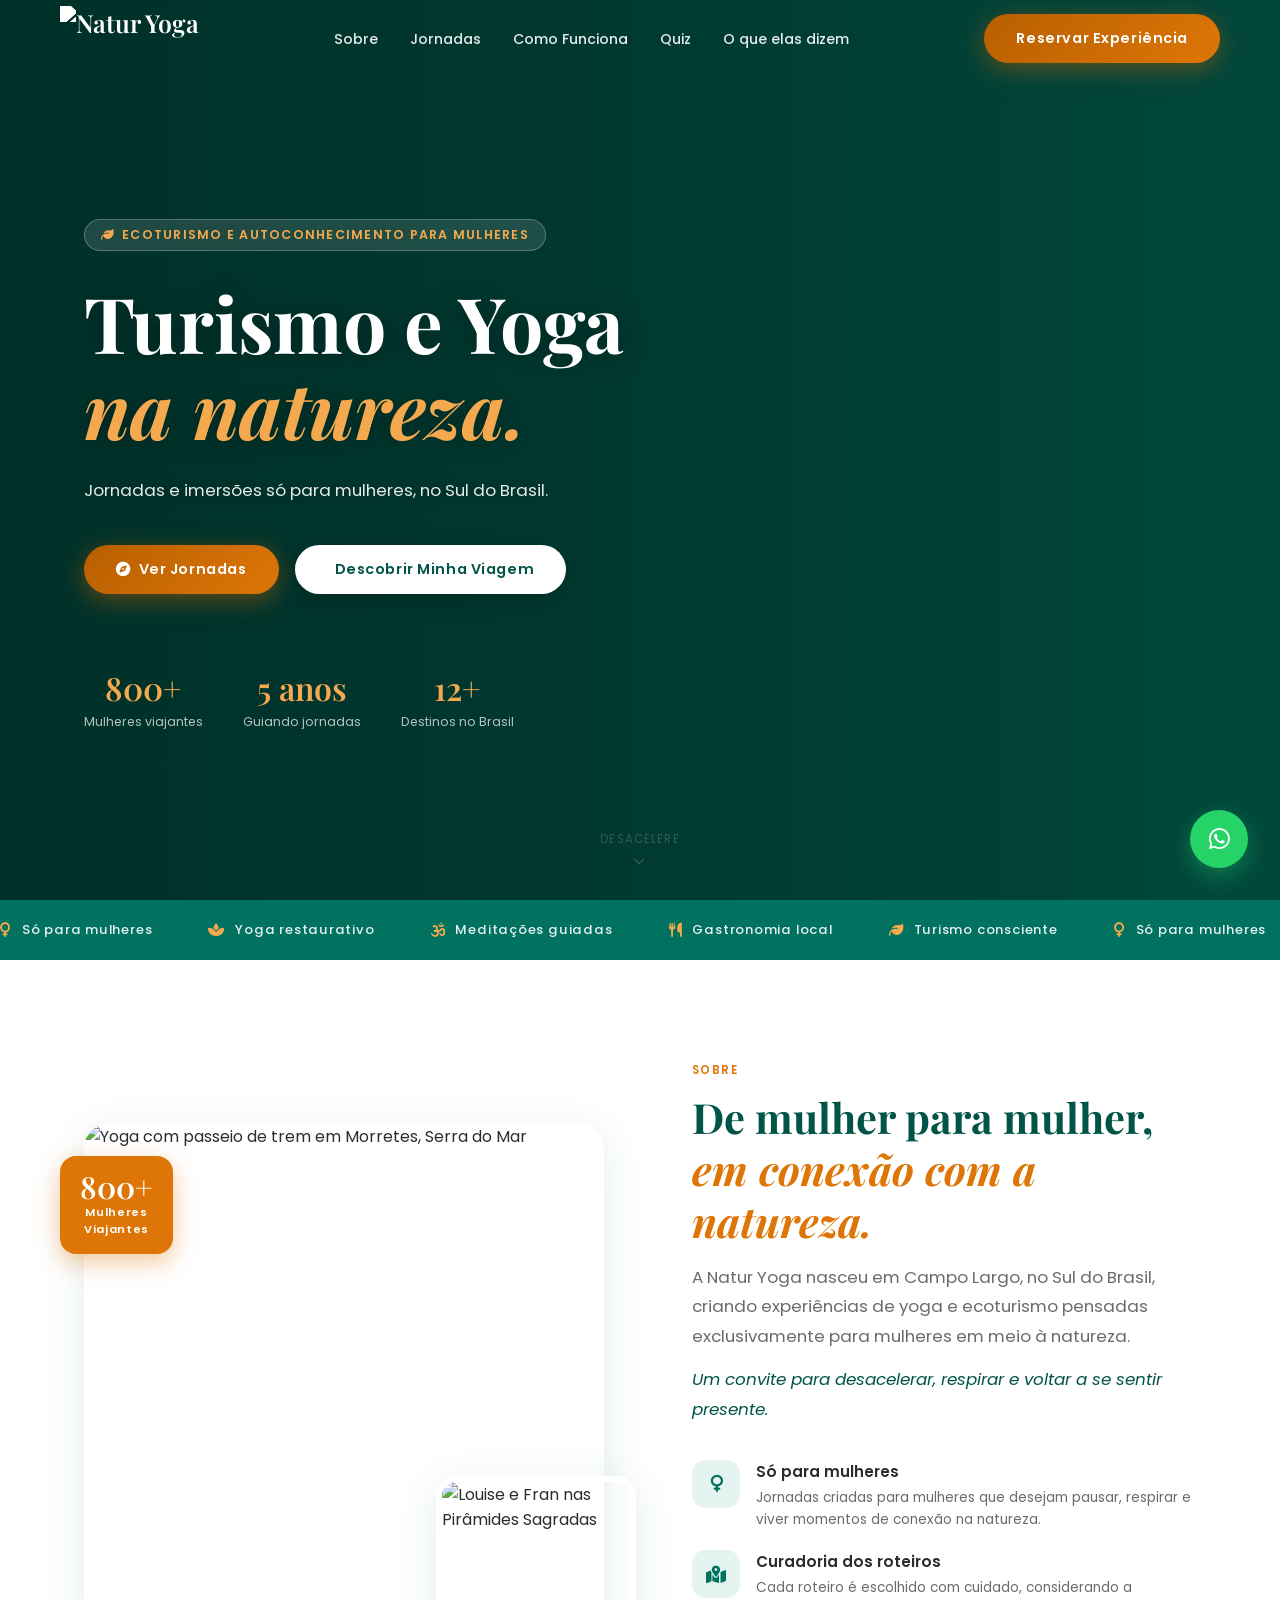
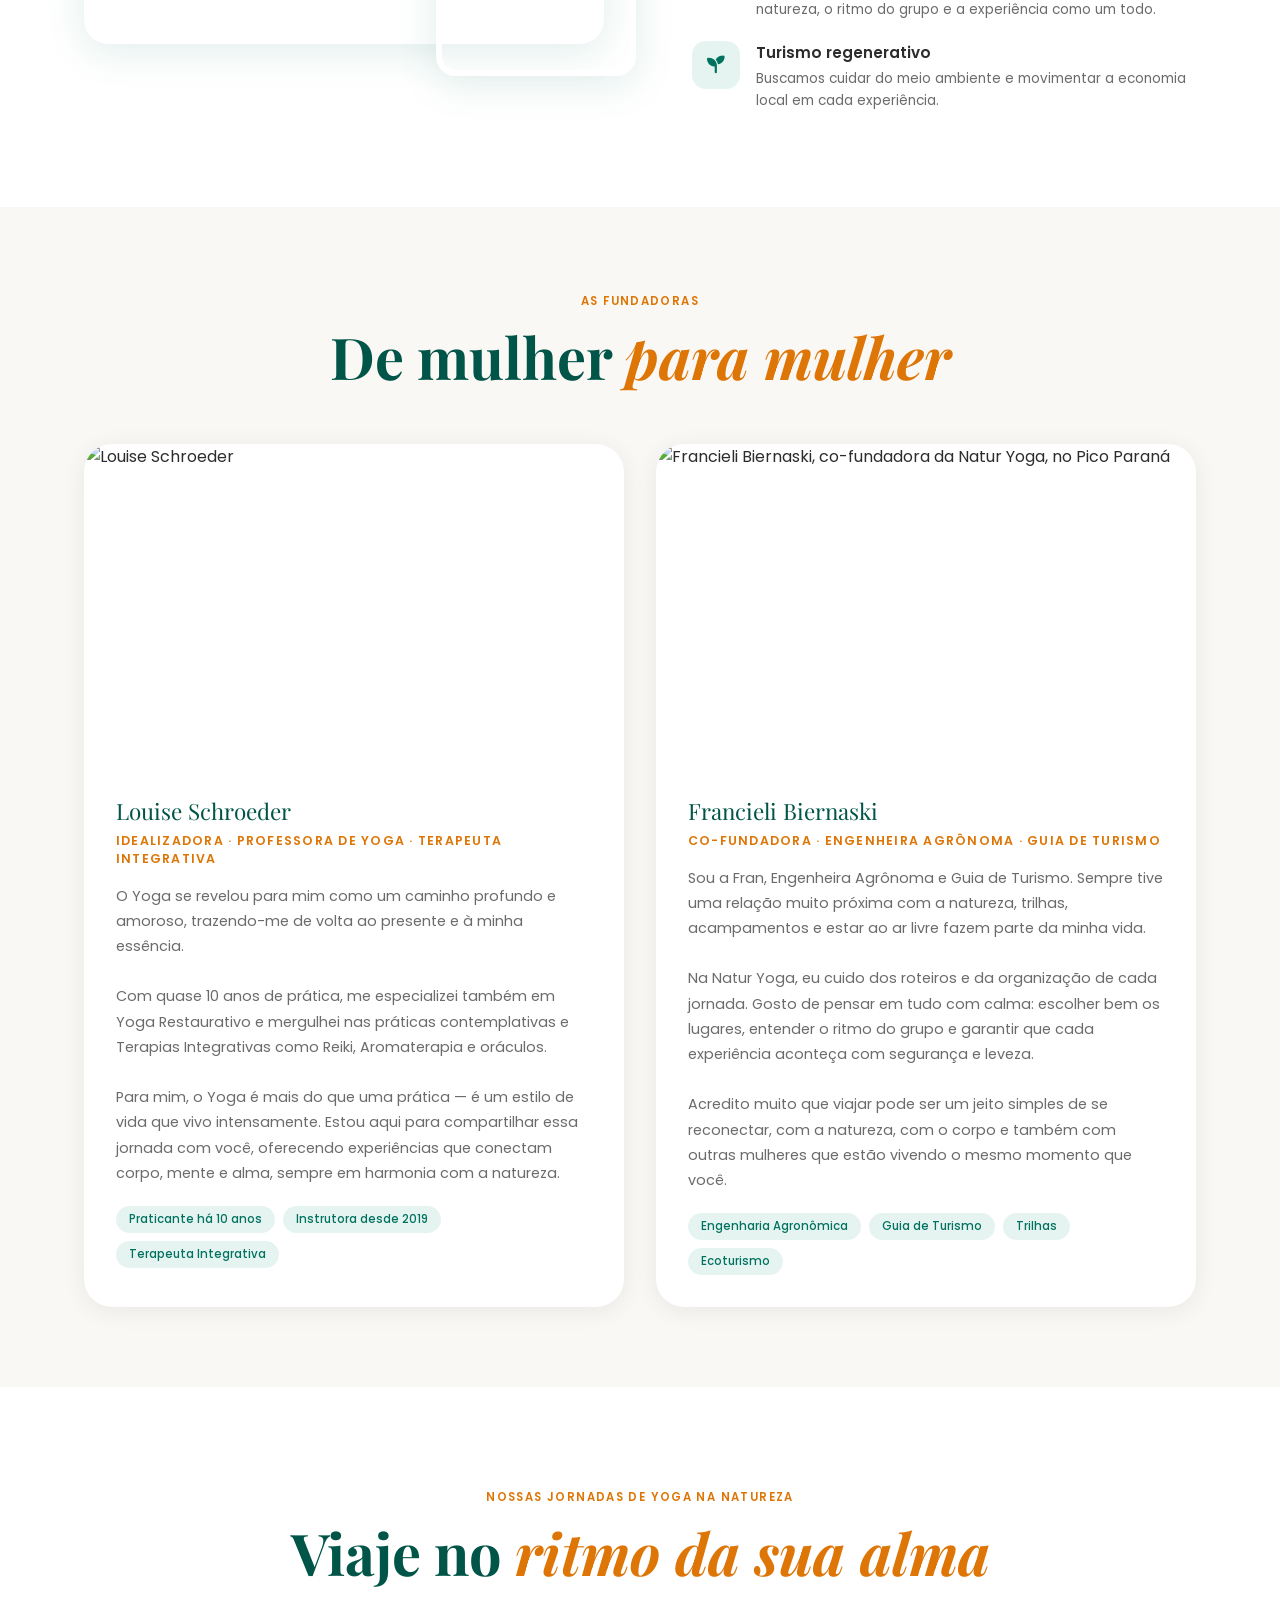
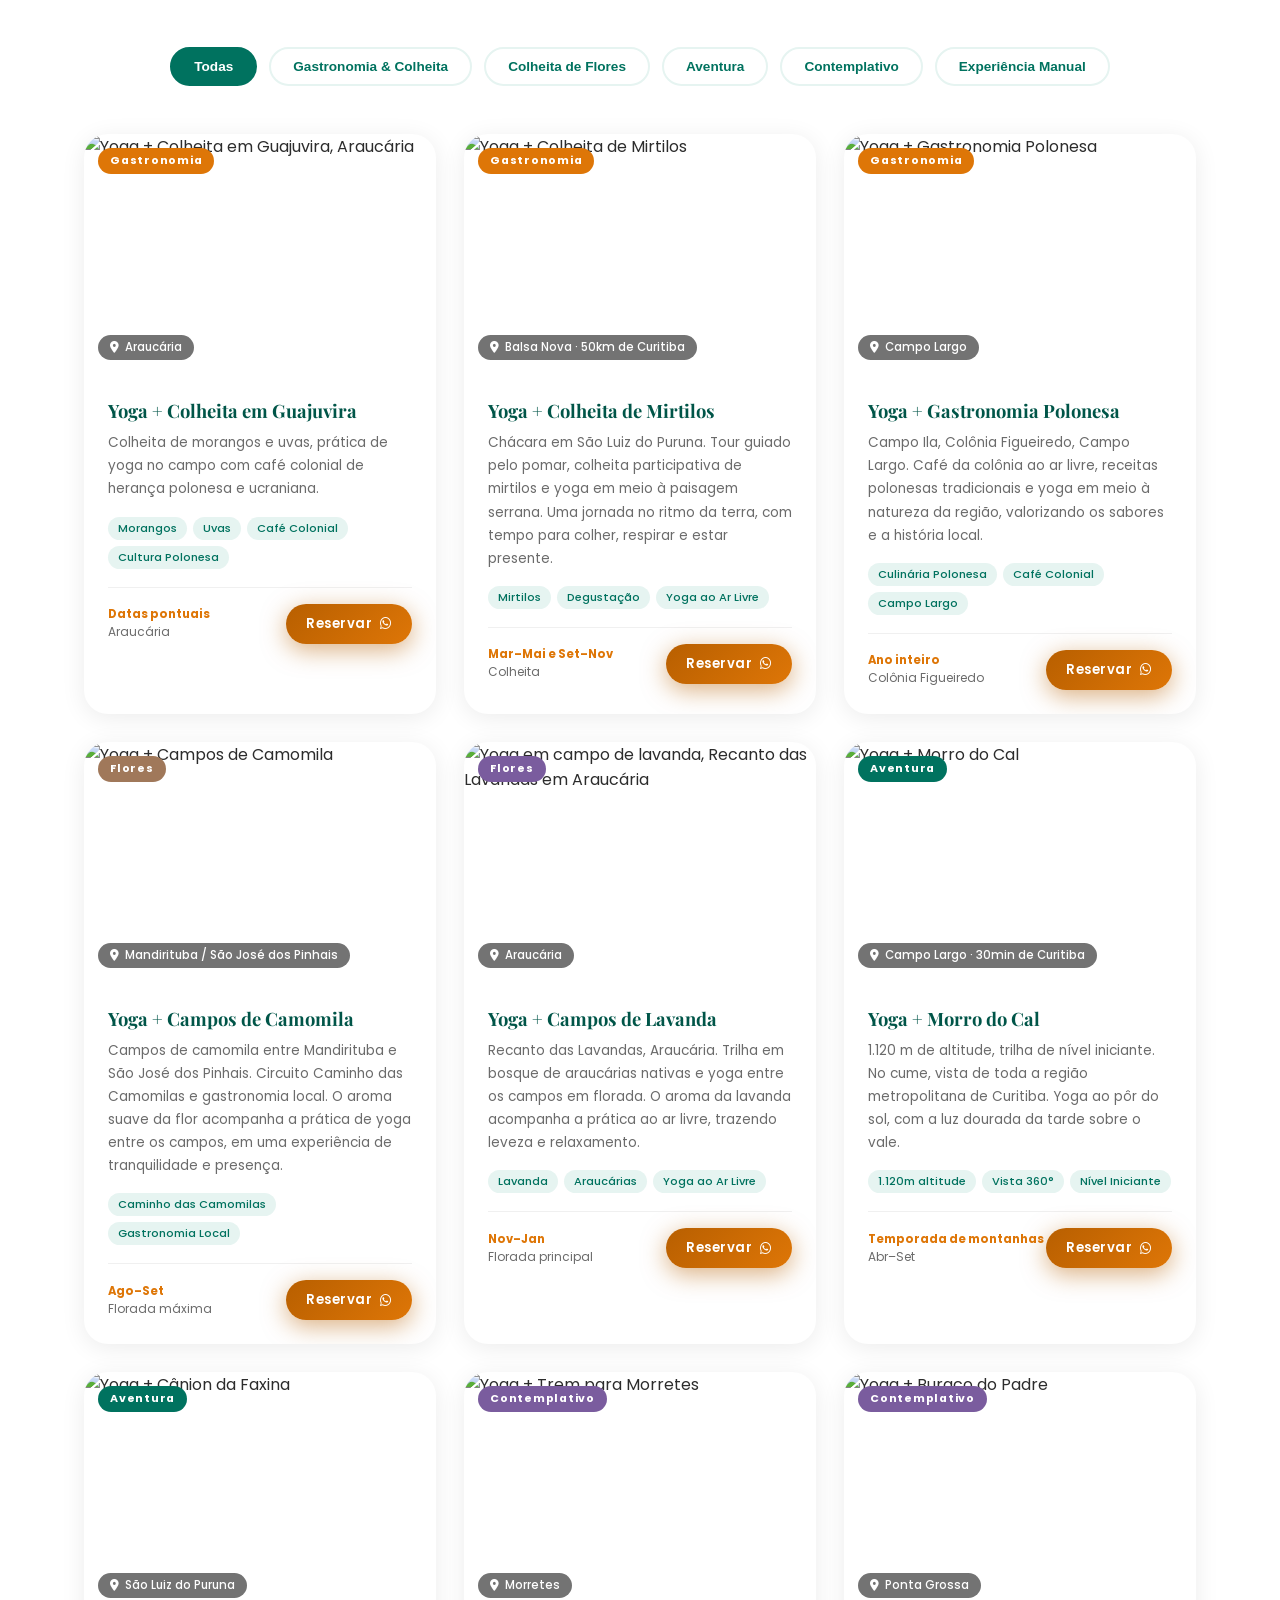
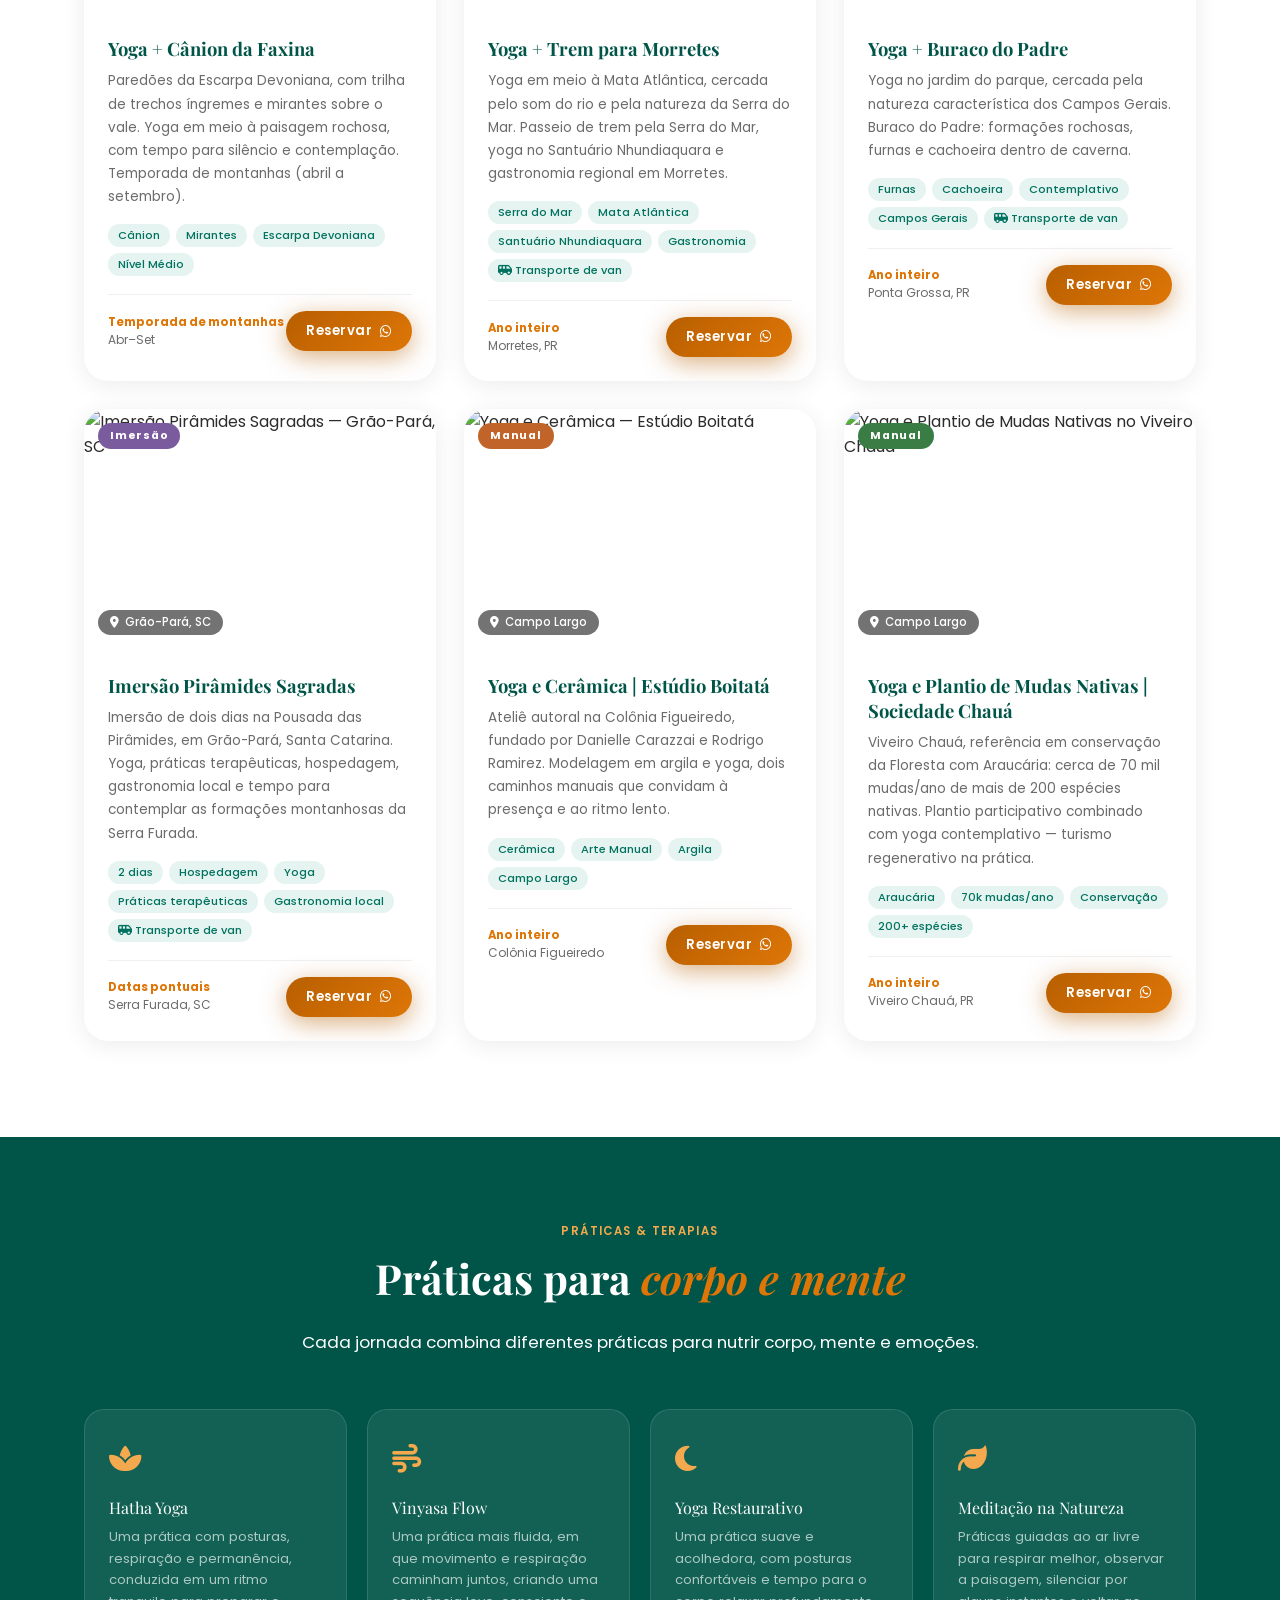
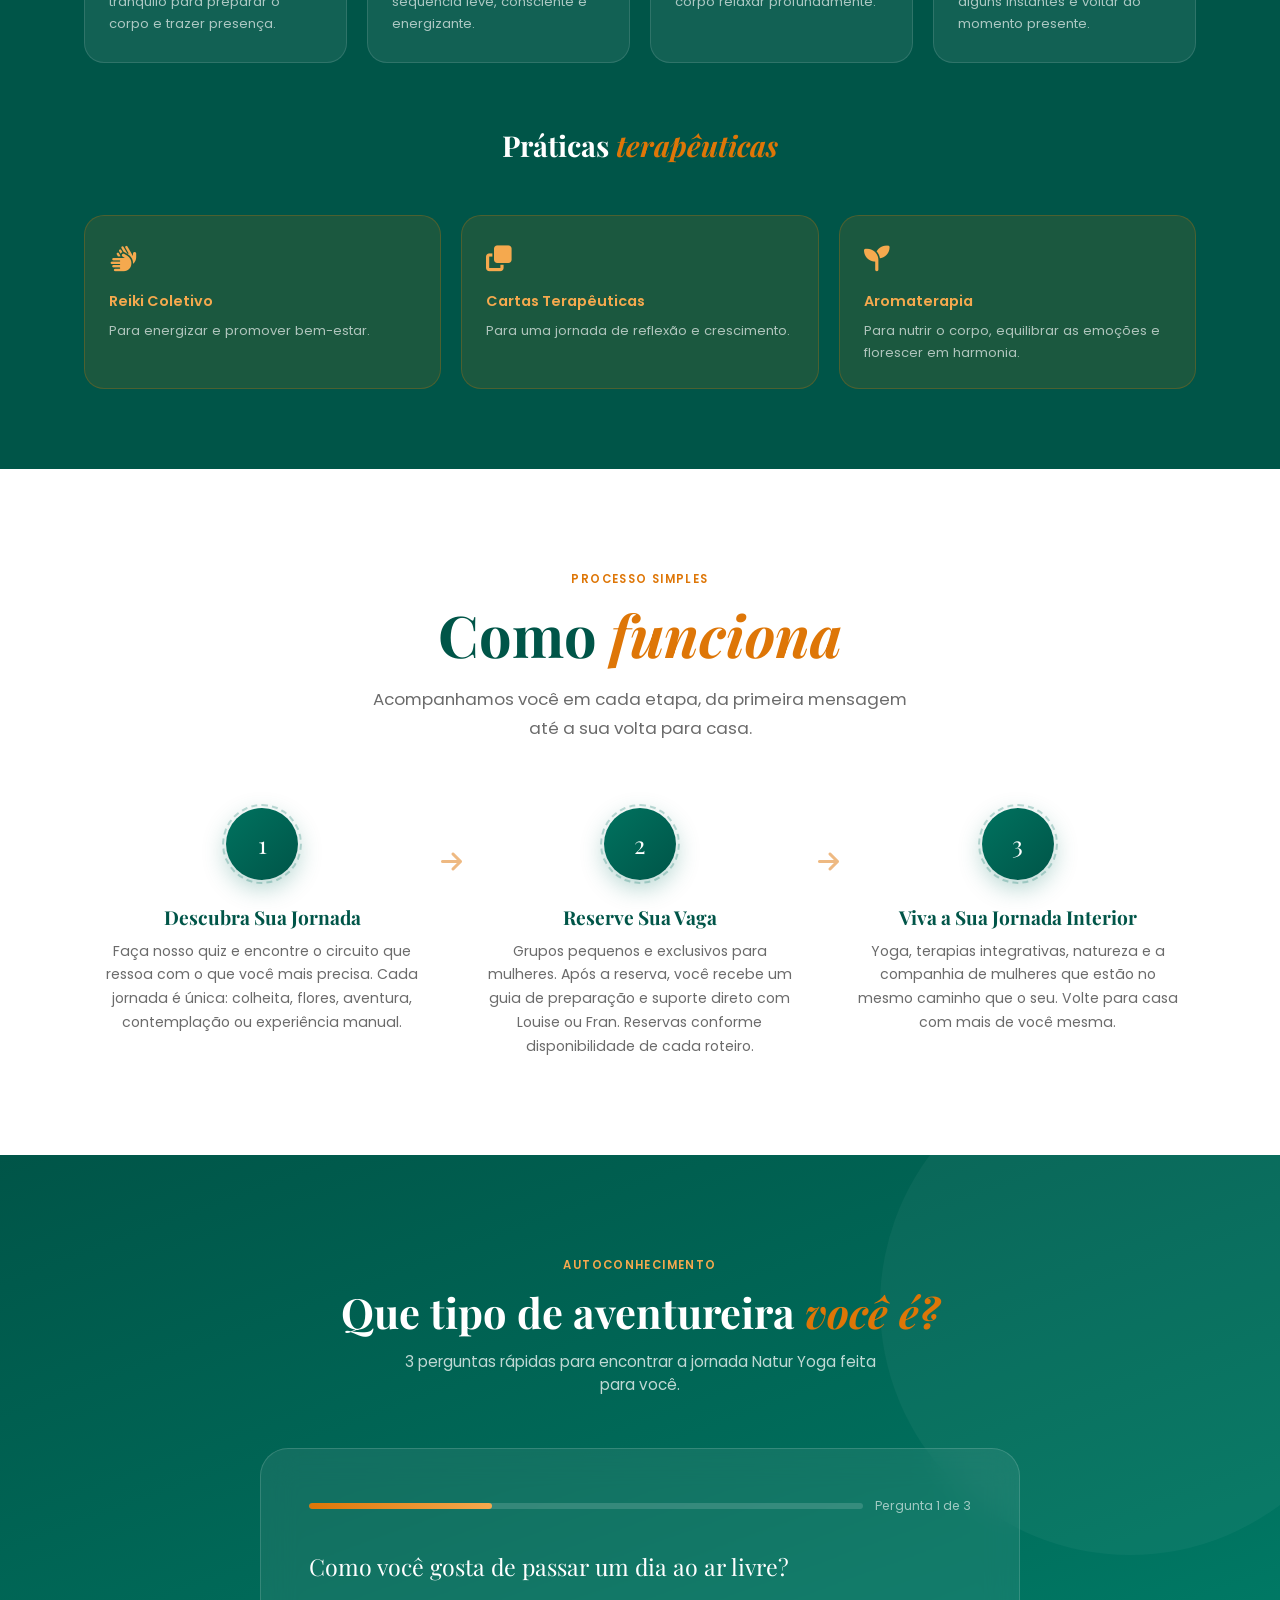
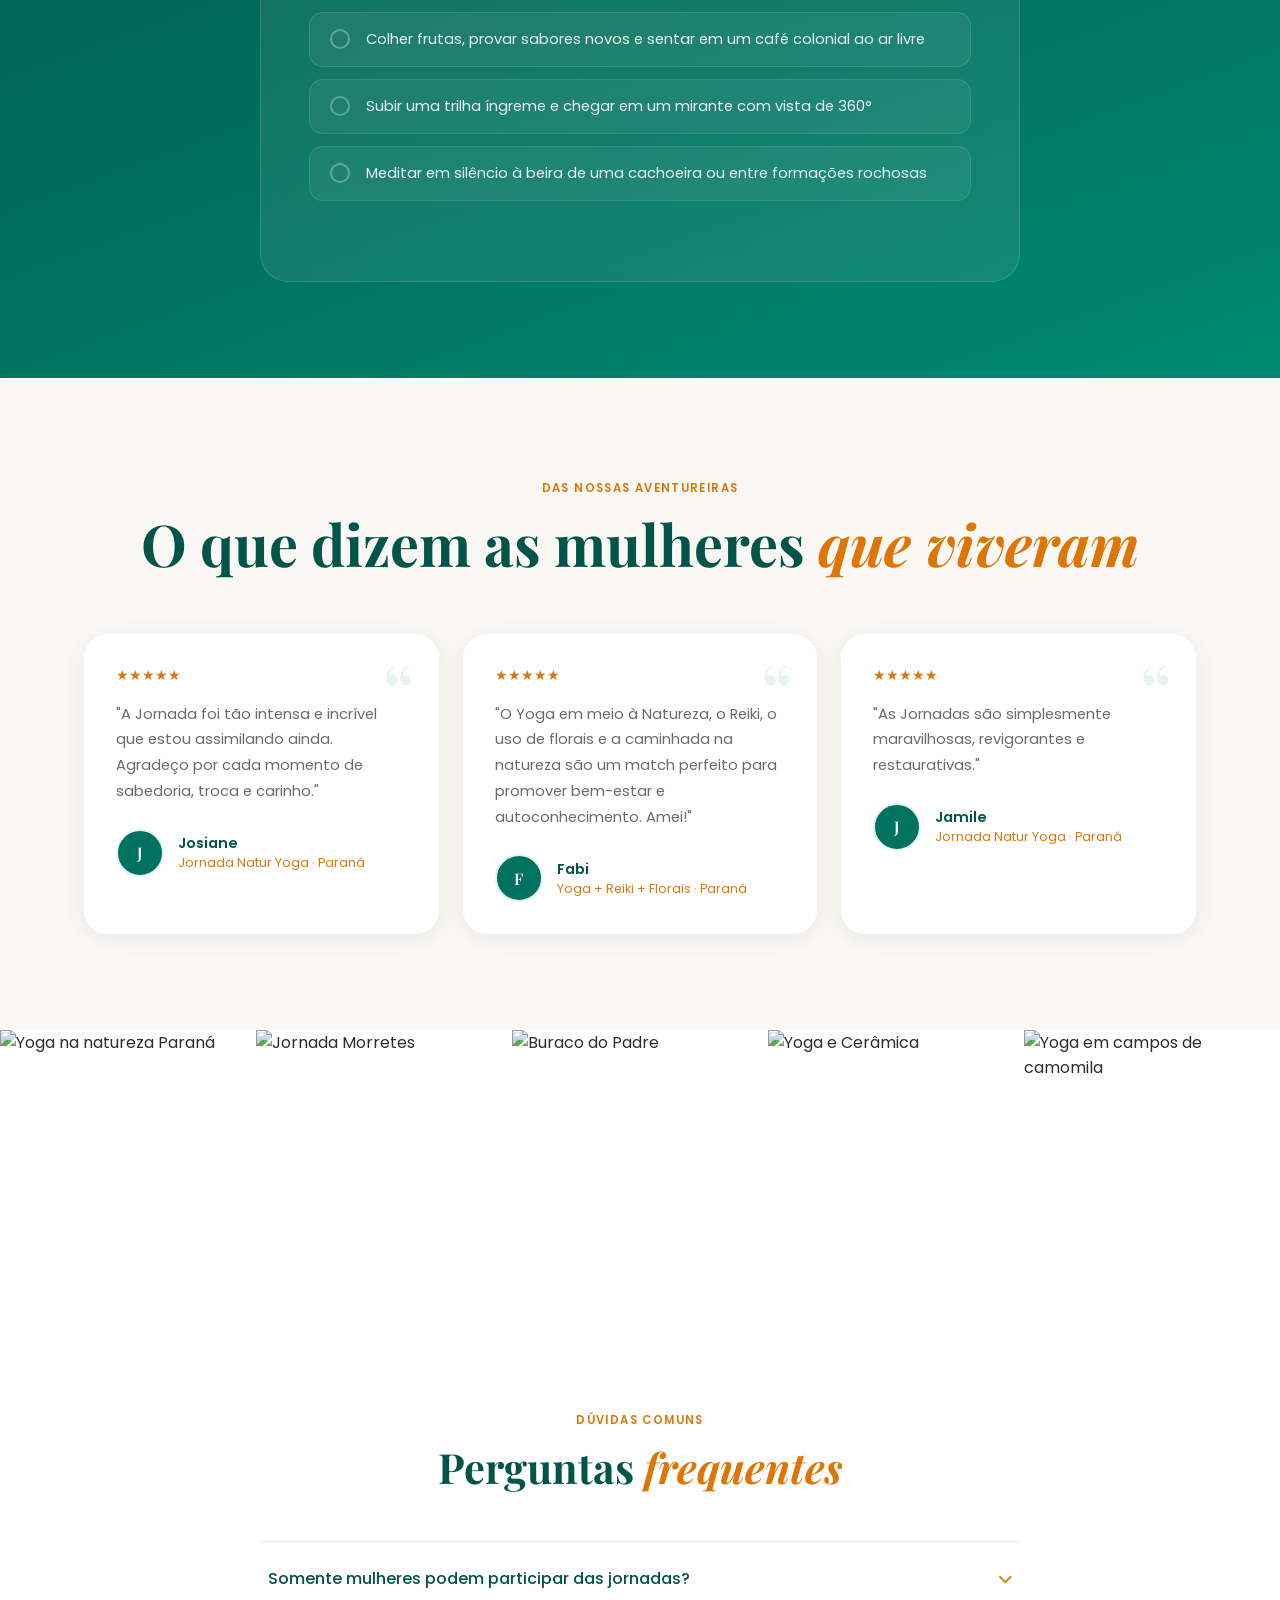
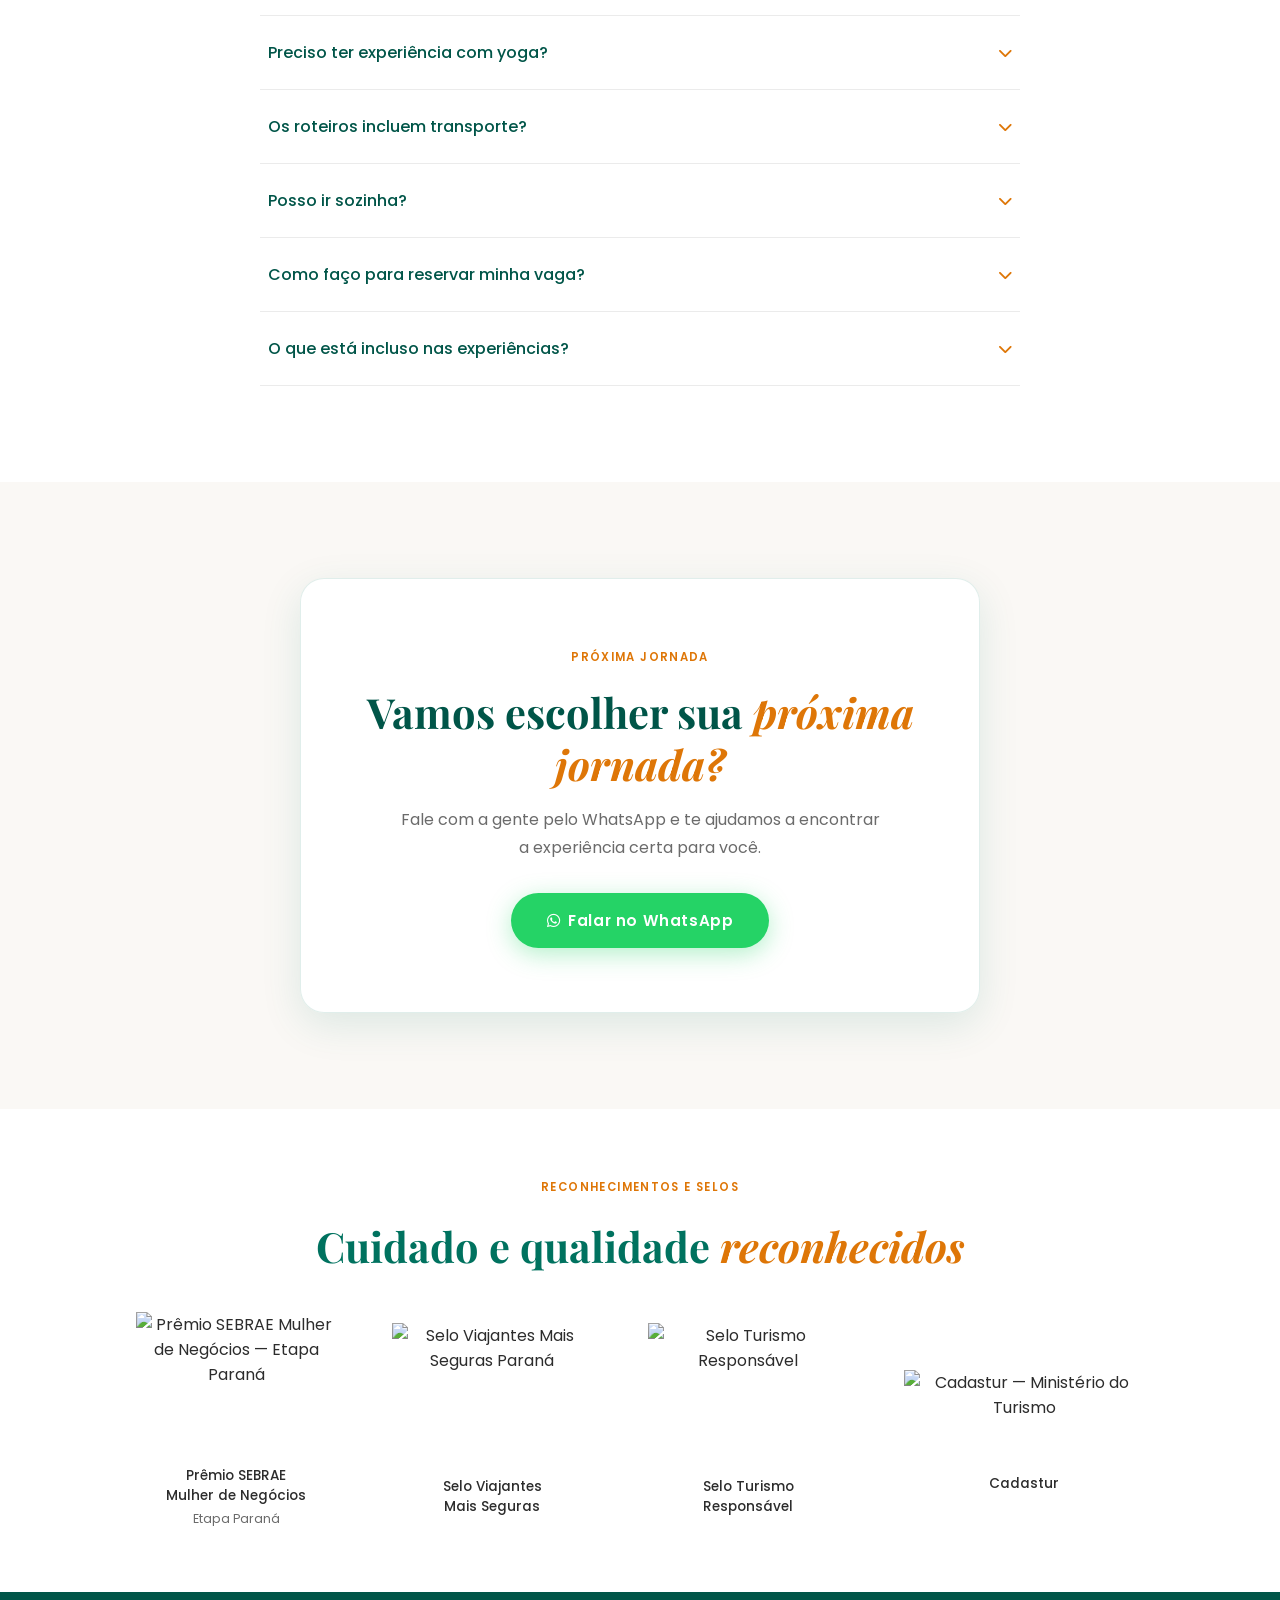
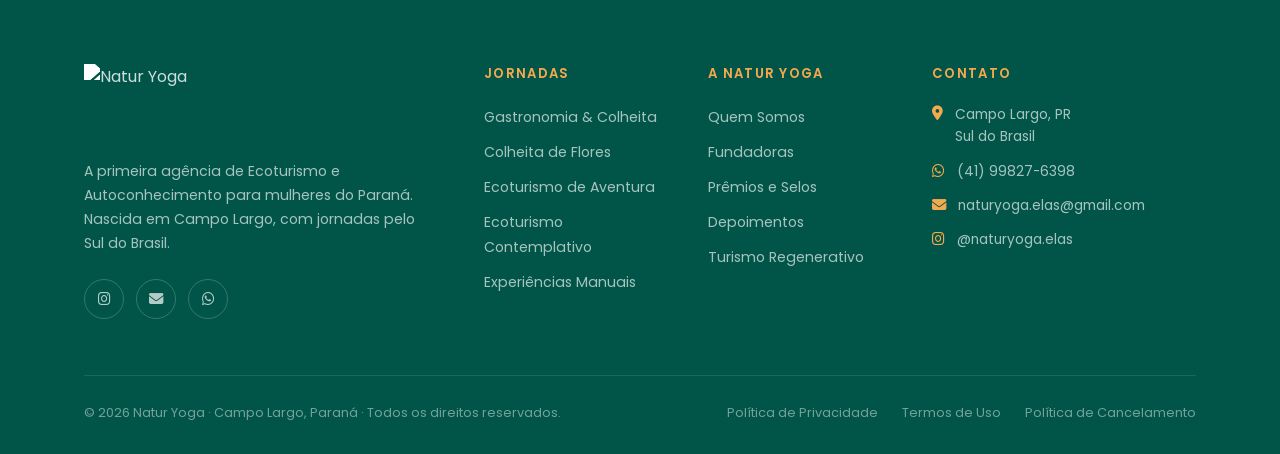
==== natur-yoga-redesign.html @ 5222a835 "Add files via upload" ====
<!DOCTYPE html>
<html lang="pt-BR">
<head>
  <meta charset="UTF-8" />
  <meta name="viewport" content="width=device-width, initial-scale=1.0" />
  <title>Natur Yoga — A viagem como regulação emocional. Jornadas femininas de yoga na natureza do Paraná.</title>
  <link href="https://fonts.googleapis.com/css2?family=Poppins:ital,wght@0,300;0,400;0,500;0,600;0,700;1,300;1,400&family=Playfair+Display:ital,wght@0,400;0,600;1,400;1,600&display=swap" rel="stylesheet" />
  <link rel="stylesheet" href="https://cdnjs.cloudflare.com/ajax/libs/font-awesome/6.5.0/css/all.min.css" />
  <style>
    *, *::before, *::after { box-sizing: border-box; margin: 0; padding: 0; }
    :root {
      --green:#00725f; --green-d:#005548; --green-l:#e6f4f1;
      --gold:#de7607;  --gold-l:#f5a94e; --gold-d:#b85f00;
      --white:#ffffff; --off:#faf8f5; --text:#2c2c2c; --muted:#6b6b6b;
      --shadow:0 8px 40px rgba(0,114,95,.12);
      --tr:.35s cubic-bezier(.4,0,.2,1);
    }
    html { scroll-behavior:smooth; overflow-x:hidden; }
    body { font-family:'Poppins',sans-serif; color:var(--text); background:var(--white); overflow-x:hidden; max-width:100vw; }
    img  { display:block; max-width:100%; image-orientation:from-image; }
    a    { text-decoration:none; color:inherit; }
    ul   { list-style:none; }

    .container { max-width:1160px; margin:0 auto; padding:0 24px; }
    .desktop-only { display:inline; }
    .mobile-only { display:none; }
    .hero__sub-mobile { display:none; }
    .section    { padding:96px 0; }
    .section--alt { background:var(--off); }

    .tag { display:inline-block; font-size:.72rem; font-weight:600; letter-spacing:.12em; text-transform:uppercase; color:var(--gold); margin-bottom:12px; }

    .heading-xl { font-family:'Playfair Display',serif; font-size:clamp(2.2rem,5vw,3.6rem); line-height:1.2; color:var(--green-d); }
    .heading-xl em { font-style:italic; color:var(--gold); }
    .heading-lg { font-family:'Playfair Display',serif; font-size:clamp(1.6rem,3.5vw,2.6rem); line-height:1.25; color:var(--green-d); }
    .heading-lg em { font-style:italic; color:var(--gold); }
    .subtext { font-size:1.05rem; line-height:1.75; color:var(--muted); max-width:560px; }

    /* Buttons */
    .btn { display:inline-flex; align-items:center; gap:8px; padding:14px 32px; border-radius:50px; font-family:'Poppins',sans-serif; font-size:.9rem; font-weight:600; letter-spacing:.04em; cursor:pointer; border:none; transition:var(--tr); white-space:nowrap; }
    .btn-gold { background:linear-gradient(135deg,var(--gold-d) 0%,var(--gold) 100%); color:var(--white); box-shadow:0 6px 24px rgba(184,98,5,.5); }
    .btn-gold:hover { background:linear-gradient(135deg,var(--gold-d) 0%,var(--gold) 100%); transform:translateY(-2px); box-shadow:0 10px 32px rgba(184,98,5,.6); }
    .btn-outline { background:transparent; color:var(--green); border:2px solid var(--green); }
    .btn-outline:hover { background:var(--green); color:var(--white); transform:translateY(-2px); }
    .btn-white { background:var(--white); color:var(--green-d); box-shadow:0 6px 24px rgba(0,0,0,.18); }
    .btn-white:hover { background:var(--green-l); transform:translateY(-2px); box-shadow:0 10px 32px rgba(0,0,0,.24); }

    /* Navbar */
    .navbar { position:fixed; top:0; left:0; right:0; z-index:1000; padding:0 24px; transition:var(--tr); }
    .navbar.scrolled { background:rgba(255,255,255,.96); backdrop-filter:blur(12px); box-shadow:0 2px 24px rgba(0,0,0,.08); }
    .navbar__inner { max-width:1160px; margin:0 auto; display:flex; align-items:center; justify-content:space-between; height:76px; }
    .navbar__logo { font-family:'Playfair Display',serif; font-size:1.55rem; font-weight:600; color:var(--white); transition:color var(--tr); }
    .navbar.scrolled .navbar__logo { color:var(--green-d); }
    .navbar__logo span { color:var(--gold); }
    .navbar__logo-img { filter:brightness(0) invert(1); transition:filter var(--tr); border-radius:0 !important; background:transparent !important; }
    .navbar.scrolled .navbar__logo-img { filter:none; }
    .navbar__links { display:flex; align-items:center; gap:32px; }
    .navbar__links a { font-size:.88rem; font-weight:500; color:rgba(255,255,255,.9); transition:color var(--tr); position:relative; }
    .navbar__links a::after { content:''; position:absolute; bottom:-3px; left:0; right:0; height:2px; background:var(--gold); transform:scaleX(0); transition:transform var(--tr); }
    .navbar__links a:hover::after { transform:scaleX(1); }
    .navbar.scrolled .navbar__links a { color:var(--text); }
    .navbar.scrolled .navbar__links a:hover { color:var(--green); }
    .navbar__hamburger { display:none; background:none; border:none; cursor:pointer; }
    .navbar__hamburger span { display:block; width:24px; height:2px; background:var(--white); margin:5px 0; transition:var(--tr); }
    .navbar.scrolled .navbar__hamburger span { background:var(--text); }

    /* Hero */
    .hero { position:relative; min-height:100vh; display:flex; align-items:center; overflow:hidden; background:var(--green-d); }
    .hero__video { position:absolute; inset:0; width:100%; height:100%; object-fit:cover; object-position:center; z-index:0; }
    .hero__bg { position:absolute; inset:0; background-image:linear-gradient(90deg, rgba(0,45,38,.95) 0%, rgba(0,45,38,.75) 45%, rgba(0,45,38,.15) 100%), url('Site%20Natur%20Yoga/Fundadoras.jpg'); background-size:cover; background-repeat:no-repeat; background-position:75% center; z-index:0; }
    .hero::before { content:""; position:absolute; inset:0; z-index:1; background:linear-gradient(90deg, rgba(0,45,38,.92) 0%, rgba(0,45,38,.74) 42%, rgba(0,45,38,.34) 100%); pointer-events:none; }
    .hero__content { position:relative; z-index:2; max-width:1160px; margin:0 auto; padding:140px 24px 90px; text-align:left; width:100%; }
    .hero__inner { max-width:540px; }
    .hero__eyebrow { display:inline-flex; align-items:center; gap:8px; background:rgba(255,255,255,.12); backdrop-filter:blur(8px); border:1px solid rgba(255,255,255,.25); border-radius:50px; padding:6px 16px; font-size:.78rem; font-weight:600; letter-spacing:.1em; text-transform:uppercase; color:var(--gold-l); margin-bottom:28px; animation:fadeUp .8s ease both; }
    .hero__headline { font-family:'Playfair Display',serif; font-size:clamp(2.8rem,6vw,5rem); line-height:1.12; color:#FFFFFF; max-width:560px; text-shadow:0 2px 24px rgba(0,0,0,.35); animation:fadeUp .8s .15s ease both; }
    .hero__headline em { font-style:italic; color:var(--gold-l); display:block; }
    .hero__sub { font-size:1.05rem; line-height:1.8; color:rgba(255,255,255,.9); max-width:560px; margin:24px 0 40px; text-shadow:0 1px 12px rgba(0,0,0,.3); animation:fadeUp .8s .3s ease both; }
    .hero__actions { display:flex; flex-wrap:wrap; gap:16px; justify-content:flex-start; animation:fadeUp .8s .45s ease both; }
    .hero__stats { display:flex; flex-wrap:wrap; gap:40px; margin-top:72px; justify-content:flex-start; animation:fadeUp .8s .6s ease both; }
    .hero__stat-item { text-align:center; }
    .hero__stat-num { font-family:'Playfair Display',serif; font-size:2rem; font-weight:600; color:var(--gold-l); }
    .hero__stat-label { font-size:.78rem; color:rgba(255,255,255,.7); margin-top:4px; }
    .hero__scroll { position:absolute; bottom:32px; left:50%; transform:translateX(-50%); display:flex; flex-direction:column; align-items:center; gap:8px; color:rgba(255,255,255,.6); font-size:.72rem; letter-spacing:.1em; text-transform:uppercase; animation:bounce 2s infinite; }

    /* Marquee */
    .intro-strip { background:var(--green); padding:20px 0; overflow:hidden; }
    .intro-strip__track { display:flex; gap:56px; white-space:nowrap; animation:marquee 24s linear infinite; }
    .intro-strip__item { display:flex; align-items:center; gap:10px; color:rgba(255,255,255,.9); font-size:.82rem; font-weight:500; letter-spacing:.06em; }
    .intro-strip__item i { color:var(--gold-l); font-size:.9rem; }

    /* Awards bar */
    .awards { background:var(--green-d); padding:28px 0; }
    .awards__inner { display:flex; align-items:center; justify-content:center; flex-wrap:wrap; gap:40px; }
    .award-item { display:flex; align-items:center; gap:12px; color:rgba(255,255,255,.85); font-size:.84rem; font-weight:500; }
    .award-item i { color:var(--gold-l); font-size:1.3rem; }
    .award-item strong { color:var(--white); }

    /* About */
    .about__grid { display:grid; grid-template-columns:1fr 1fr; gap:72px; align-items:center; }
    .about__img-wrap { position:relative; }
    .about__img-main { width:100%; height:520px; object-fit:cover; border-radius:24px; box-shadow:var(--shadow); }
    .about__img-accent { position:absolute; bottom:-32px; right:-32px; width:200px; height:200px; object-fit:cover; border-radius:20px; border:6px solid var(--white); box-shadow:var(--shadow); }
    .about__badge { position:absolute; top:32px; left:-24px; background:var(--gold); color:var(--white); border-radius:16px; padding:16px 20px; box-shadow:0 8px 24px rgba(222,118,7,.4); text-align:center; }
    .about__badge-num { font-family:'Playfair Display',serif; font-size:1.9rem; font-weight:600; line-height:1; }
    .about__badge-text { font-size:.7rem; font-weight:600; letter-spacing:.06em; margin-top:2px; }
    .about__text { padding-left:16px; }
    .about__features { display:flex; flex-direction:column; gap:20px; margin-top:36px; }
    .about__feature { display:flex; align-items:flex-start; gap:16px; }
    .about__feature-icon { flex-shrink:0; width:48px; height:48px; border-radius:14px; background:var(--green-l); display:grid; place-items:center; color:var(--green); font-size:1.1rem; }
    .about__feature h4 { font-size:.95rem; font-weight:600; margin-bottom:4px; }
    .about__feature p  { font-size:.85rem; color:var(--muted); line-height:1.6; }

    /* Founders */
    .founders { background:var(--off); padding:80px 0; }
    .founders__header { text-align:center; margin-bottom:52px; }
    .founders__grid { display:grid; grid-template-columns:1fr 1fr; gap:32px; }
    .founder-card { background:var(--white); border-radius:28px; overflow:hidden; box-shadow:0 4px 24px rgba(0,0,0,.07); display:flex; flex-direction:column; }
    .founder-card__img { height:320px; object-fit:cover; object-position:top; width:100%; }
    .founder-card__body { padding:32px; flex:1; }
    .founder-card__name { font-family:'Playfair Display',serif; font-size:1.4rem; color:var(--green-d); margin-bottom:6px; }
    .founder-card__role { font-size:.78rem; font-weight:600; letter-spacing:.1em; text-transform:uppercase; color:var(--gold); margin-bottom:16px; }
    .founder-card__bio { font-size:.9rem; color:var(--muted); line-height:1.75; }
    .founder-card__tags { display:flex; flex-wrap:wrap; gap:8px; margin-top:20px; }
    .founder-card__tag { font-size:.72rem; font-weight:500; background:var(--green-l); color:var(--green); padding:5px 13px; border-radius:50px; }

    /* Jornadas */
    .jornadas__header { text-align:center; margin-bottom:60px; }
    .jornadas__header .subtext { margin:16px auto 0; }
    .jornadas__tabs { display:flex; justify-content:center; gap:12px; flex-wrap:wrap; margin-bottom:48px; }
    .jornadas__tab { padding:10px 22px; border-radius:50px; font-size:.85rem; font-weight:600; border:2px solid var(--green-l); color:var(--green); background:var(--white); cursor:pointer; transition:var(--tr); }
    .jornadas__tab.active, .jornadas__tab:hover { background:var(--green); color:var(--white); border-color:var(--green); }
    .jornadas__grid { display:grid; grid-template-columns:repeat(3,1fr); gap:28px; }

    .jornada-card { background:var(--white); border-radius:24px; overflow:hidden; box-shadow:0 4px 24px rgba(0,0,0,.08); transition:var(--tr); }
    .jornada-card:hover { transform:translateY(-8px); box-shadow:0 20px 56px rgba(0,114,95,.18); }
    .jornada-card__img { position:relative; height:240px; overflow:hidden; }
    .jornada-card__img img { width:100%; height:100%; object-fit:cover; transition:transform .6s ease; }
    .jornada-card:hover .jornada-card__img img { transform:scale(1.07); }
    .jornada-card__badge { position:absolute; top:14px; left:14px; font-size:.68rem; font-weight:700; letter-spacing:.07em; padding:5px 12px; border-radius:50px; color:var(--white); }
    .badge-colheita { background:var(--gold); }
    .badge-aventura { background:var(--green); }
    .badge-contemp  { background:#7a5c9e; }
    .jornada-card__loc { position:absolute; bottom:14px; left:14px; background:rgba(0,0,0,.55); backdrop-filter:blur(6px); color:var(--white); font-size:.72rem; font-weight:500; padding:4px 12px; border-radius:50px; display:flex; align-items:center; gap:6px; }
    .jornada-card__body { padding:24px; }
    .jornada-card__title { font-family:'Playfair Display',serif; font-size:1.15rem; color:var(--green-d); margin-bottom:8px; }
    .jornada-card__desc { font-size:.85rem; color:var(--muted); line-height:1.7; margin-bottom:16px; }
    .jornada-card__tags { display:flex; flex-wrap:wrap; gap:6px; margin-bottom:18px; }
    .jornada-card__tag { font-size:.7rem; font-weight:500; background:var(--green-l); color:var(--green); padding:3px 10px; border-radius:50px; }
    .jornada-card__footer { display:flex; align-items:center; justify-content:space-between; padding-top:16px; border-top:1px solid rgba(0,0,0,.06); }
    .jornada-card__season { font-size:.75rem; color:var(--muted); }
    .jornada-card__season strong { color:var(--gold); display:block; font-size:.72rem; }

    /* Modalidades */
    .modalidades { background:var(--green-d); padding:80px 0; }
    .modalidades__header { text-align:center; margin-bottom:52px; }
    .modalidades__header .tag { color:var(--gold-l); }
    .modalidades__header .heading-lg { color:var(--white); }
    .modalidades__grid { display:grid; grid-template-columns:repeat(4,1fr); gap:20px; }
    .modalidade-card { background:rgba(255,255,255,.07); border:1px solid rgba(255,255,255,.12); border-radius:20px; padding:28px 24px; transition:var(--tr); }
    .modalidade-card:hover { background:rgba(255,255,255,.13); transform:translateY(-4px); }
    .modalidade-card__icon { font-size:1.8rem; margin-bottom:16px; color:var(--gold-l); }
    .modalidade-card__title { font-family:'Playfair Display',serif; font-size:1rem; color:var(--white); margin-bottom:8px; }
    .modalidade-card__desc { font-size:.82rem; color:rgba(255,255,255,.65); line-height:1.65; }
    .terapias__grid { display:grid; grid-template-columns:repeat(3,1fr); gap:20px; margin-top:32px; }
    .terapia-card { background:rgba(222,118,7,.12); border:1px solid rgba(222,118,7,.25); border-radius:20px; padding:24px; }
    .terapia-card__title { font-weight:600; color:var(--gold-l); font-size:.9rem; margin-bottom:8px; }
    .terapia-card__desc { font-size:.82rem; color:rgba(255,255,255,.65); line-height:1.65; }

    /* How */
    .how__header { text-align:center; margin-bottom:64px; }
    .how__header .subtext { margin:16px auto 0; }
    .how__steps { display:grid; grid-template-columns:1fr auto 1fr auto 1fr; align-items:start; }
    .how__step { text-align:center; padding:0 16px; }
    .how__step-num { width:72px; height:72px; border-radius:50%; background:linear-gradient(135deg,var(--green) 0%,var(--green-d) 100%); color:var(--white); font-family:'Playfair Display',serif; font-size:1.5rem; display:grid; place-items:center; margin:0 auto 24px; box-shadow:0 8px 24px rgba(0,114,95,.3); position:relative; }
    .how__step-num::before { content:''; position:absolute; inset:-4px; border-radius:50%; border:2px dashed rgba(0,114,95,.25); }
    .how__step-icon { width:52px; height:52px; display:grid; place-items:center; color:var(--white); font-size:1.2rem; margin:0 auto 20px; background:linear-gradient(135deg,var(--gold) 0%,var(--gold-l) 100%); border-radius:14px; }
    .how__step h3 { font-family:'Playfair Display',serif; font-size:1.2rem; color:var(--green-d); margin-bottom:10px; }
    .how__step p  { font-size:.88rem; color:var(--muted); line-height:1.7; }
    .how__arrow { padding-top:36px; color:var(--gold); font-size:1.5rem; opacity:.5; }

    /* Quiz */
    .quiz { background:linear-gradient(160deg,var(--green-d) 0%,var(--green) 60%,#008a72 100%); padding:96px 0; position:relative; overflow:hidden; }
    .quiz::before { content:''; position:absolute; top:-100px; right:-100px; width:500px; height:500px; border-radius:50%; background:rgba(255,255,255,.04); }
    .quiz__inner { position:relative; z-index:2; }
    .quiz__header { text-align:center; margin-bottom:52px; }
    .quiz__header .tag { color:var(--gold-l); }
    .quiz__header .heading-lg { color:var(--white); }
    .quiz__header p { color:rgba(255,255,255,.75); margin:12px auto 0; max-width:480px; font-size:.95rem; }
    .quiz__card { background:rgba(255,255,255,.07); backdrop-filter:blur(16px); border:1px solid rgba(255,255,255,.15); border-radius:28px; padding:48px; max-width:760px; margin:0 auto; }
    .quiz__progress { display:flex; align-items:center; gap:12px; margin-bottom:36px; }
    .quiz__progress-bar { flex:1; height:6px; background:rgba(255,255,255,.15); border-radius:50px; overflow:hidden; }
    .quiz__progress-fill { height:100%; background:linear-gradient(90deg,var(--gold) 0%,var(--gold-l) 100%); border-radius:50px; transition:width .5s ease; }
    .quiz__progress-text { font-size:.78rem; color:rgba(255,255,255,.6); white-space:nowrap; }
    .quiz__question { font-family:'Playfair Display',serif; font-size:1.45rem; color:var(--white); margin-bottom:28px; line-height:1.4; }
    .quiz__options { display:flex; flex-direction:column; gap:12px; }
    .quiz__option { display:flex; align-items:center; gap:16px; background:rgba(255,255,255,.06); border:1.5px solid rgba(255,255,255,.12); border-radius:14px; padding:16px 20px; cursor:pointer; transition:var(--tr); color:rgba(255,255,255,.9); font-size:.92rem; }
    .quiz__option:hover, .quiz__option.selected { background:rgba(222,118,7,.2); border-color:var(--gold); color:var(--white); }
    .quiz__option-dot { width:20px; height:20px; border-radius:50%; border:2px solid rgba(255,255,255,.3); flex-shrink:0; transition:var(--tr); }
    .quiz__option.selected .quiz__option-dot { background:var(--gold); border-color:var(--gold); }
    .quiz__actions { display:flex; justify-content:space-between; align-items:center; margin-top:32px; }
    .quiz__back { background:none; border:none; color:rgba(255,255,255,.6); font-family:'Poppins',sans-serif; font-size:.88rem; cursor:pointer; transition:color var(--tr); }
    .quiz__back:hover { color:var(--white); }
    .quiz__result { display:none; text-align:center; }
    .quiz__result.active { display:block; }
    .quiz__result-icon { width:80px; height:80px; background:linear-gradient(135deg,var(--gold) 0%,var(--gold-l) 100%); border-radius:50%; display:grid; place-items:center; font-size:2rem; margin:0 auto 24px; box-shadow:0 8px 32px rgba(222,118,7,.4); }
    .quiz__result-type { font-family:'Playfair Display',serif; font-size:1.6rem; color:var(--white); margin-bottom:12px; }
    .quiz__result-desc { color:rgba(255,255,255,.8); font-size:.95rem; line-height:1.7; margin-bottom:28px; max-width:480px; margin-left:auto; margin-right:auto; }

    /* Testimonials */
    .testimonials__header { text-align:center; margin-bottom:56px; }
    .testimonials__grid { display:grid; grid-template-columns:repeat(3,1fr); gap:24px; }
    .testi-card { background:var(--white); border-radius:24px; padding:32px; box-shadow:0 4px 24px rgba(0,0,0,.07); transition:var(--tr); position:relative; }
    .testi-card:hover { transform:translateY(-4px); box-shadow:0 16px 48px rgba(0,114,95,.14); }
    .testi-card::before { content:'\201C'; position:absolute; top:16px; right:24px; font-family:'Playfair Display',serif; font-size:5rem; line-height:1; color:var(--green-l); }
    .testi-card__stars { color:var(--gold); font-size:.85rem; margin-bottom:16px; }
    .testi-card__text { font-size:.92rem; color:var(--muted); line-height:1.75; margin-bottom:24px; }
    .testi-card__footer { display:flex; align-items:center; gap:14px; }
    .testi-card__avatar { width:48px; height:48px; border-radius:50%; object-fit:cover; border:2px solid var(--green-l); }
    .testi-card__name { font-size:.9rem; font-weight:600; color:var(--green-d); }
    .testi-card__retreat { font-size:.78rem; color:var(--gold); }
    .testimonials__rating { display:flex; align-items:center; justify-content:center; gap:24px; margin-top:52px; padding:28px 32px; background:var(--green-l); border-radius:20px; flex-wrap:wrap; }
    .testimonials__rating-num { font-family:'Playfair Display',serif; font-size:3rem; font-weight:600; color:var(--green-d); }
    .testimonials__rating-stars { color:var(--gold); font-size:1.1rem; margin-bottom:4px; }
    .testimonials__rating-label { font-size:.82rem; color:var(--muted); }

    /* Gallery */
    .gallery { display:grid; grid-template-columns:repeat(5,1fr); height:280px; overflow:hidden; }
    .gallery__item { overflow:hidden; cursor:pointer; }
    .gallery__item img { width:100%; height:100%; object-fit:cover; transition:transform .6s ease; }
    .gallery__item:hover img { transform:scale(1.1); }

    /* Newsletter */
    .final-cta { background:var(--off); padding:96px 0; position:relative; overflow:hidden; }
    .final-cta::before { content:""; position:absolute; inset:0; background:linear-gradient(180deg, rgba(250,248,245,.55) 0%, rgba(250,248,245,.7) 100%), url('Site%20Natur%20Yoga/background.jpg') center/cover no-repeat; z-index:0; }
    .final-cta > .container { position:relative; z-index:1; }
    .final-cta__inner { background:rgba(255,255,255,.92); backdrop-filter:blur(8px); border:1px solid rgba(0,114,95,.12); border-radius:24px; padding:64px 48px; text-align:center; max-width:680px; margin:0 auto; box-shadow:0 12px 40px rgba(0,114,95,.12); }
    .final-cta__inner .tag { color:var(--gold); }
    .final-cta__inner .heading-lg { color:var(--green-d); margin:8px 0 16px; }
    .final-cta__inner p { color:var(--muted); font-size:1rem; line-height:1.7; max-width:480px; margin:0 auto 32px; }
    .final-cta__btn { background:#25d366 !important; color:#fff !important; box-shadow:0 6px 24px rgba(37,211,102,.35) !important; padding:16px 36px; font-size:.95rem; }
    .final-cta__btn:hover { background:#1ebe5a !important; transform:translateY(-2px); }

    /* FAQ */
    .faq { background:var(--white); padding:96px 0; }
    .faq__head { text-align:center; max-width:640px; margin:0 auto 48px; }
    .faq__list { max-width:760px; margin:0 auto; }
    .faq__item { border-bottom:1px solid rgba(0,0,0,.08); }
    .faq__item:first-child { border-top:1px solid rgba(0,0,0,.08); }
    .faq__q { width:100%; background:none; border:none; padding:24px 8px; display:flex; align-items:center; justify-content:space-between; gap:16px; cursor:pointer; font-family:'Poppins',sans-serif; font-size:1rem; font-weight:500; color:var(--green-d); text-align:left; transition:color var(--tr); }
    .faq__q:hover { color:var(--green); }
    .faq__q i { color:var(--gold); font-size:.9rem; transition:transform var(--tr); flex-shrink:0; }
    .faq__item.open .faq__q i { transform:rotate(180deg); }
    .faq__a { max-height:0; overflow:hidden; transition:max-height .35s ease, padding .35s ease; padding:0 8px; color:var(--muted); font-size:.92rem; line-height:1.7; }
    .faq__item.open .faq__a { max-height:300px; padding:0 8px 24px; }

    /* Read more / Ler mais (mobile expand) */
    .bio__rest, .readmore__rest { display:inline; }
    .bio__toggle, .readmore__toggle { display:none; background:none; border:none; padding:8px 0; margin-top:6px; color:var(--gold); font-family:'Poppins',sans-serif; font-size:.85rem; font-weight:600; letter-spacing:.02em; cursor:pointer; text-decoration:underline; text-underline-offset:3px; }
    .bio__toggle:hover, .readmore__toggle:hover { color:var(--green-d); }

    /* Footer */
    footer { background:var(--green-d); color:rgba(255,255,255,.8); padding:72px 0 32px; }
    .footer__grid { display:grid; grid-template-columns:2fr 1fr 1fr 1.5fr; gap:48px; margin-bottom:56px; }
    .footer__brand p { font-size:.88rem; line-height:1.7; color:rgba(255,255,255,.65); margin:16px 0 24px; }
    .footer__social { display:flex; gap:12px; }
    .footer__social a { width:40px; height:40px; border-radius:50%; border:1.5px solid rgba(255,255,255,.2); display:grid; place-items:center; color:rgba(255,255,255,.7); font-size:.9rem; transition:var(--tr); }
    .footer__social a:hover { background:var(--gold); border-color:var(--gold); color:var(--white); transform:translateY(-2px); }
    .footer__col h4 { font-size:.82rem; font-weight:600; letter-spacing:.1em; text-transform:uppercase; color:var(--gold-l); margin-bottom:20px; }
    .footer__col ul { display:flex; flex-direction:column; gap:10px; }
    .footer__col ul li a { font-size:.88rem; color:rgba(255,255,255,.65); transition:color var(--tr); }
    .footer__col ul li a:hover { color:var(--white); }
    .footer__contact { display:flex; flex-direction:column; gap:14px; }
    .footer__contact-item { display:flex; align-items:flex-start; gap:12px; }
    .footer__contact-item i { color:var(--gold-l); font-size:.9rem; margin-top:2px; }
    .footer__contact-item span { font-size:.86rem; color:rgba(255,255,255,.65); line-height:1.6; }
    .footer__bottom { border-top:1px solid rgba(255,255,255,.1); padding-top:28px; display:flex; align-items:center; justify-content:space-between; flex-wrap:wrap; gap:16px; }
    .footer__bottom p { font-size:.8rem; color:rgba(255,255,255,.45); }
    .footer__bottom-links { display:flex; gap:24px; }
    .footer__bottom-links a { font-size:.8rem; color:rgba(255,255,255,.45); transition:color var(--tr); }
    .footer__bottom-links a:hover { color:rgba(255,255,255,.8); }

    .wa-btn { position:fixed; bottom:32px; right:32px; z-index:900; width:58px; height:58px; background:#25d366; border-radius:50%; display:grid; place-items:center; color:var(--white); font-size:1.5rem; box-shadow:0 8px 24px rgba(37,211,102,.4); transition:var(--tr); }
    .wa-btn:hover { transform:scale(1.1); }

    /* Animations */
    @keyframes fadeUp { from{opacity:0;transform:translateY(32px)} to{opacity:1;transform:translateY(0)} }
    @keyframes bounce { 0%,100%{transform:translateX(-50%) translateY(0)} 50%{transform:translateX(-50%) translateY(8px)} }
    @keyframes marquee { from{transform:translateX(0)} to{transform:translateX(-50%)} }
    .reveal { opacity:0; transform:translateY(40px); transition:opacity .7s ease,transform .7s ease; }
    .reveal.visible { opacity:1; transform:translateY(0); }

    /* Responsive */
    @media(max-width:1024px){
      .jornadas__grid { grid-template-columns:repeat(2,1fr); }
      .testimonials__grid { grid-template-columns:repeat(2,1fr); }
      .footer__grid { grid-template-columns:1fr 1fr; }
      .about__grid { gap:40px; }
      .modalidades__grid { grid-template-columns:repeat(2,1fr); }
      .founders__grid { grid-template-columns:1fr 1fr; }
      .terapias__grid { grid-template-columns:1fr 1fr; }
    }
    @media(max-width:768px){
      .section { padding:64px 0; }
      html, body { overflow-x:hidden; }
      .navbar__links { display:none; position:absolute; top:100%; left:0; right:0; background:var(--white); flex-direction:column; align-items:flex-start; gap:0; padding:16px 24px; box-shadow:0 12px 30px rgba(0,0,0,.12); }
      .navbar__links.open { display:flex; }
      .navbar__links a { color:var(--text) !important; padding:12px 0; width:100%; border-bottom:1px solid rgba(0,0,0,.06); }
      .navbar__links a::after { display:none; }
      .navbar__hamburger { display:block; }
      .navbar__cta { display:none; }
      .navbar__logo-img { height:50px !important; }
      .hero { min-height:100svh; align-items:flex-start; }
      .hero::before { background:linear-gradient(180deg, rgba(0,45,38,.65) 0%, rgba(0,45,38,.45) 100%); }
      .hero::after { content:''; position:absolute; bottom:0; left:0; right:0; height:80px; background:linear-gradient(180deg, transparent 0%, rgba(0,45,38,.4) 100%); z-index:1; pointer-events:none; }
      .hero__video { object-position:center 30%; }
      .hero__content { text-align:center; padding:96px 20px 64px; }
      .hero__inner { max-width:100%; margin-left:auto; margin-right:auto; }
      .hero__eyebrow, .hero__sub, .hero__sub-mobile { display:none !important; }
      .hero__actions { display:flex !important; justify-content:center; margin-top:32px; }
      .hero__actions .btn-gold { width:min(100%,300px); min-height:56px; padding:14px 28px; border-radius:999px; justify-content:center; font-size:.95rem; }
      .hero__actions .btn-white { display:none !important; }
      .hero__headline { font-size:clamp(2.3rem,8.5vw,3.2rem); line-height:1.05; max-width:320px; margin:0 auto; text-align:center; }
      .hero__stats { display:grid !important; grid-template-columns:repeat(3,1fr); gap:14px; max-width:340px; margin:20px auto 0; justify-items:center; text-align:center; }
      .hero__stat-item { min-width:0; text-align:center; }
      .hero__stat-num { font-size:1.7rem; line-height:1; }
      .hero__stat-label { font-size:.8rem; margin-top:6px; opacity:0.9; line-height:1.3; }
      .hero__scroll { bottom:24px; font-size:.62rem; padding-bottom:env(safe-area-inset-bottom,0); }
      .desktop-only { display:none !important; }
      .mobile-only { display:inline !important; }
      .hero__actions { justify-content:center; }
      .hero__stats { justify-content:center; }
      .about__grid { grid-template-columns:1fr; }
      .about__img-main { height:360px; object-fit:cover; object-position:center; }
      .about__img-accent { display:none !important; }
      .about__badge { display:none !important; }
      .about__text { padding-left:0; }
      .founder-card__bio.collapsed .bio__rest { display:none; }
      .bio__toggle { display:inline-block !important; }
      .readmore.collapsed .readmore__rest { display:none; }
      .readmore__toggle { display:inline-block !important; }
      .jornadas__grid { grid-template-columns:1fr; }
      .founders__grid { grid-template-columns:1fr; }
      .how__steps { grid-template-columns:1fr; gap:40px; }
      .how__arrow { display:none; }
      .testimonials__grid { grid-template-columns:1fr; }
      .gallery { grid-template-columns:repeat(3,1fr); height:200px; }
      .gallery__item:nth-child(4),.gallery__item:nth-child(5) { display:none; }
      .final-cta { padding:56px 18px !important; }
      .final-cta::before { background:linear-gradient(180deg, rgba(0,45,38,.25) 0%, rgba(0,45,38,.35) 100%), url('Site%20Natur%20Yoga/background.jpg') center/cover no-repeat !important; }
      .final-cta__inner { padding:38px 22px !important; background:rgba(255,255,255,.94) !important; backdrop-filter:blur(8px) !important; border:1px solid rgba(0,114,95,.12) !important; border-radius:24px !important; box-shadow:0 12px 40px rgba(0,0,0,.12) !important; max-width:100% !important; }
      .footer__grid { grid-template-columns:1fr; gap:32px; }
      .footer__logo-img { height:88px !important; margin:0 auto 8px !important; display:block !important; }
      .footer__brand { text-align:center; }
      .footer__social { justify-content:center; }
      .footer__bottom { flex-direction:column; text-align:center; }
      .quiz__card { padding:32px 24px; }
      .terapias__grid { grid-template-columns:1fr; }
      .modalidades__grid { grid-template-columns:1fr 1fr; }
    }
    @media(max-width:480px){
      .container { padding:0 18px; }
      .hero__actions { flex-direction:column; align-items:center; }
      .hero__actions .btn-gold { width:100%; max-width:280px; }
      .modalidades__grid { grid-template-columns:1fr; }
      .about__img-main { height:300px; }
      .hero__stats { gap:20px; margin-top:48px; }
      .hero__stat-num { font-size:1.6rem; }
      .heading-xl { font-size:clamp(1.8rem,8vw,2.4rem); }
      .heading-lg { font-size:clamp(1.4rem,6vw,2rem); }
      .seals-grid { gap:32px !important; }
      .seals-grid img { height:100px !important; }
      .final-cta__inner { padding:40px 20px; }
      .jornada-card__body { padding:20px; }
      .testi-card { padding:24px; }
    }
  </style>
</head>
<body>

<!-- NAVBAR -->
<nav class="navbar" id="navbar">
  <div class="navbar__inner">
    <a href="#" class="navbar__logo" style="display:flex;align-items:center;gap:10px;">
      <img src="Site%20Natur%20Yoga/Logo%20Natur%20Yoga%20Laranja.png" alt="Natur Yoga" style="height:64px;width:auto;border-radius:8px;display:block;" class="navbar__logo-img" />
    </a>
    <ul class="navbar__links">
      <li><a href="#sobre">Sobre</a></li>
      <li><a href="#jornadas">Jornadas</a></li>
      <li><a href="#como-funciona">Como Funciona</a></li>
      <li><a href="#quiz">Quiz</a></li>
      <li><a href="#depoimentos">O que elas dizem</a></li>
    </ul>
    <div style="display:flex;align-items:center;gap:12px;">
      <a href="javascript:void(0)" onclick="openWhatsAppGeneral()" class="btn btn-gold navbar__cta">Reservar Experiência</a>
      <button class="navbar__hamburger" aria-label="Menu"><span></span><span></span><span></span></button>
    </div>
  </div>
</nav>

<!-- HERO -->
<section class="hero">
  <video class="hero__video" autoplay muted loop playsinline preload="auto" poster="Site%20Natur%20Yoga/Fundadoras.jpg">
    <source src="Site%20Natur%20Yoga/video/naturyogacapa-720.mp4" type="video/mp4" />
  </video>
  <div class="hero__bg" aria-hidden="true" style="display:none;"></div>
  <div class="hero__content">
    <div class="hero__inner">
    <div class="hero__eyebrow">
      <i class="fas fa-leaf"></i>
      Ecoturismo e Autoconhecimento para mulheres
    </div>
    <h1 class="hero__headline">Turismo e Yoga<br><em>na natureza.</em></h1>
    <p class="hero__sub">
      Jornadas e imersões só para mulheres, no Sul do Brasil.
    </p>
    <p class="hero__sub-mobile mobile-only">Jornadas e imersões só para mulheres</p>
    <div class="hero__actions">
      <a href="#jornadas" class="btn btn-gold"><i class="fas fa-compass"></i>Ver Jornadas</a>
      <a href="#quiz" class="btn btn-white"><i class="fas fa-sparkles"></i>Descobrir Minha Viagem</a>
    </div>
    <div class="hero__stats">
      <div class="hero__stat-item">
        <div class="hero__stat-num">800+</div>
        <div class="hero__stat-label">Mulheres viajantes</div>
      </div>
      <div class="hero__stat-item">
        <div class="hero__stat-num">5 anos</div>
        <div class="hero__stat-label">Guiando jornadas</div>
      </div>
      <div class="hero__stat-item">
        <div class="hero__stat-num">12+</div>
        <div class="hero__stat-label">Destinos no Brasil</div>
      </div>
    </div>
    </div>
  </div>
  <div class="hero__scroll"><span>Desacelere</span><i class="fas fa-chevron-down"></i></div>
</section>

<!-- MARQUEE -->
<div class="intro-strip">
  <div class="intro-strip__track">
    <div class="intro-strip__item"><i class="fas fa-venus"></i> Só para mulheres</div>
    <div class="intro-strip__item"><i class="fas fa-spa"></i> Yoga restaurativo</div>
    <div class="intro-strip__item"><i class="fas fa-om"></i> Meditações guiadas</div>
    <div class="intro-strip__item"><i class="fas fa-utensils"></i> Gastronomia local</div>
    <div class="intro-strip__item"><i class="fas fa-leaf"></i> Turismo consciente</div>
    <div class="intro-strip__item"><i class="fas fa-venus"></i> Só para mulheres</div>
    <div class="intro-strip__item"><i class="fas fa-spa"></i> Yoga restaurativo</div>
    <div class="intro-strip__item"><i class="fas fa-om"></i> Meditações guiadas</div>
    <div class="intro-strip__item"><i class="fas fa-utensils"></i> Gastronomia local</div>
    <div class="intro-strip__item"><i class="fas fa-leaf"></i> Turismo consciente</div>
  </div>
</div>

<!-- ABOUT -->
<section class="section" id="sobre">
  <div class="container">
    <div class="about__grid">
      <div class="about__img-wrap reveal">
        <img class="about__img-main" src="Site%20Natur%20Yoga/Yoga%20com%20Passeio%20de%20Trem%20Morretes.JPG" alt="Yoga com passeio de trem em Morretes, Serra do Mar" style="object-position:center;" />
        <img class="about__img-accent" src="Site%20Natur%20Yoga/Imers%C3%A3o%20em%20Piramides%20Sagradas.jpg" alt="Louise e Fran nas Pirâmides Sagradas" style="object-position:center;" />
        <div class="about__badge">
          <div class="about__badge-num">800+</div>
          <div class="about__badge-text">Mulheres<br>Viajantes</div>
        </div>
      </div>
      <div class="about__text reveal">
        <span class="tag">Sobre</span>
        <h2 class="heading-lg">De mulher para mulher, <em>em conexão com a natureza.</em></h2>
        <p class="subtext" style="margin-top:16px;">
          A Natur Yoga nasceu em Campo Largo, no Sul do Brasil, criando experiências de yoga e ecoturismo pensadas exclusivamente para mulheres em meio à natureza.
        </p>
        <p class="subtext" style="margin-top:14px;font-style:italic;color:var(--green-d);">
          Um convite para desacelerar, respirar e voltar a se sentir presente.
        </p>
        <div class="about__features">
          <div class="about__feature">
            <div class="about__feature-icon"><i class="fas fa-venus"></i></div>
            <div><h4>Só para mulheres</h4><p>Jornadas criadas para mulheres que desejam pausar, respirar e viver momentos de conexão na natureza.</p></div>
          </div>
          <div class="about__feature">
            <div class="about__feature-icon"><i class="fas fa-map-marked-alt"></i></div>
            <div><h4>Curadoria dos roteiros</h4><p>Cada roteiro é escolhido com cuidado, considerando a natureza, o ritmo do grupo e a experiência como um todo.</p></div>
          </div>
          <div class="about__feature">
            <div class="about__feature-icon"><i class="fas fa-seedling"></i></div>
            <div><h4>Turismo regenerativo</h4><p>Buscamos cuidar do meio ambiente e movimentar a economia local em cada experiência.</p></div>
          </div>
        </div>
      </div>
    </div>
  </div>
</section>

<!-- FOUNDERS -->
<section class="founders" id="fundadoras">
  <div class="container">
    <div class="founders__header reveal">
      <span class="tag">As Fundadoras</span>
      <h2 class="heading-xl">De mulher <em>para mulher</em></h2>
    </div>
    <div class="founders__grid">
      <div class="founder-card reveal">
        <img class="founder-card__img" src="Site%20Natur%20Yoga/Louise%20Schroeder.JPG" alt="Louise Schroeder" style="object-position:top;" />
        <div class="founder-card__body">
          <div class="founder-card__name">Louise Schroeder</div>
          <div class="founder-card__role">Idealizadora · Professora de Yoga · Terapeuta Integrativa</div>
          <p class="founder-card__bio collapsed">
            <span class="bio__short">O Yoga se revelou para mim como um caminho profundo e amoroso, trazendo-me de volta ao presente e à minha essência.</span><span class="bio__rest"><br><br>Com quase 10 anos de prática, me especializei também em Yoga Restaurativo e mergulhei nas práticas contemplativas e Terapias Integrativas como Reiki, Aromaterapia e oráculos.<br><br>Para mim, o Yoga é mais do que uma prática — é um estilo de vida que vivo intensamente. Estou aqui para compartilhar essa jornada com você, oferecendo experiências que conectam corpo, mente e alma, sempre em harmonia com a natureza.</span>
          </p>
          <button type="button" class="bio__toggle mobile-only" onclick="toggleBio(this)" aria-expanded="false">Ler mais</button>
          <div class="founder-card__tags">
            <span class="founder-card__tag">Praticante há 10 anos</span>
            <span class="founder-card__tag">Instrutora desde 2019</span>
            <span class="founder-card__tag">Terapeuta Integrativa</span>
          </div>
        </div>
      </div>
      <div class="founder-card reveal">
        <img class="founder-card__img" src="Site%20Natur%20Yoga/Francieli.png" alt="Francieli Biernaski, co-fundadora da Natur Yoga, no Pico Paraná" style="object-position:center 20%;" />
        <div class="founder-card__body">
          <div class="founder-card__name">Francieli Biernaski</div>
          <div class="founder-card__role">Co-fundadora · Engenheira Agrônoma · Guia de Turismo</div>
          <p class="founder-card__bio collapsed">
            <span class="bio__short">Sou a Fran, Engenheira Agrônoma e Guia de Turismo. Sempre tive uma relação muito próxima com a natureza, trilhas, acampamentos e estar ao ar livre fazem parte da minha vida.</span><span class="bio__rest"><br><br>Na Natur Yoga, eu cuido dos roteiros e da organização de cada jornada. Gosto de pensar em tudo com calma: escolher bem os lugares, entender o ritmo do grupo e garantir que cada experiência aconteça com segurança e leveza.<br><br>Acredito muito que viajar pode ser um jeito simples de se reconectar, com a natureza, com o corpo e também com outras mulheres que estão vivendo o mesmo momento que você.</span>
          </p>
          <button type="button" class="bio__toggle mobile-only" onclick="toggleBio(this)" aria-expanded="false">Ler mais</button>
          <div class="founder-card__tags">
            <span class="founder-card__tag">Engenharia Agronômica</span>
            <span class="founder-card__tag">Guia de Turismo</span>
            <span class="founder-card__tag">Trilhas</span>
            <span class="founder-card__tag">Ecoturismo</span>
          </div>
        </div>
      </div>
    </div>
  </div>
</section>

<!-- JORNADAS -->
<section class="section" id="jornadas">
  <div class="container">
    <div class="jornadas__header reveal">
      <span class="tag">Nossas jornadas de yoga na natureza</span>
      <h2 class="heading-xl">Viaje no <em>ritmo da sua alma</em></h2>
    </div>

    <div class="jornadas__tabs" id="tabsContainer">
      <button class="jornadas__tab active" onclick="filterJornadas('todas', this)">Todas</button>
      <button class="jornadas__tab" onclick="filterJornadas('colheita', this)">Gastronomia &amp; Colheita</button>
      <button class="jornadas__tab" onclick="filterJornadas('flores', this)">Colheita de Flores</button>
      <button class="jornadas__tab" onclick="filterJornadas('aventura', this)">Aventura</button>
      <button class="jornadas__tab" onclick="filterJornadas('contemp', this)">Contemplativo</button>
      <button class="jornadas__tab" onclick="filterJornadas('manual', this)">Experiência Manual</button>
    </div>

    <div class="jornadas__grid" id="jornadasGrid">

      <!-- Gastronomia & Colheita -->
      <div class="jornada-card reveal" data-cat="colheita">
        <div class="jornada-card__img">
          <img src="Site%20Natur%20Yoga/guajuvira.jpg" alt="Yoga + Colheita em Guajuvira, Araucária" />
          <span class="jornada-card__badge badge-colheita">Gastronomia</span>
          <span class="jornada-card__loc"><i class="fas fa-map-marker-alt"></i> Araucária</span>
        </div>
        <div class="jornada-card__body">
          <h3 class="jornada-card__title">Yoga + Colheita em Guajuvira</h3>
          <p class="jornada-card__desc">Colheita de morangos e uvas, prática de yoga no campo com café colonial de herança polonesa e ucraniana.</p>
          <div class="jornada-card__tags">
            <span class="jornada-card__tag">Morangos</span>
            <span class="jornada-card__tag">Uvas</span>
            <span class="jornada-card__tag">Café Colonial</span>
            <span class="jornada-card__tag">Cultura Polonesa</span>
          </div>
          <div class="jornada-card__footer">
            <div class="jornada-card__season"><strong>Datas pontuais</strong>Araucária</div>
            <a href="javascript:void(0)" onclick="openWhatsAppRoteiro(this.closest('.jornada-card').querySelector('.jornada-card__title').textContent.trim())" class="btn btn-gold" style="padding:10px 20px;font-size:.82rem;">Reservar <i class="fab fa-whatsapp"></i></a>
          </div>
        </div>
      </div>

      <div class="jornada-card reveal" data-cat="colheita">
        <div class="jornada-card__img">
          <img src="Site%20Natur%20Yoga/Yoga%20%2B%20Colheita%20de%20Kiwi%20%26%20Mirtilos.jpg" alt="Yoga + Colheita de Mirtilos" />
          <span class="jornada-card__badge badge-colheita">Gastronomia</span>
          <span class="jornada-card__loc"><i class="fas fa-map-marker-alt"></i> Balsa Nova · 50km de Curitiba</span>
        </div>
        <div class="jornada-card__body">
          <h3 class="jornada-card__title">Yoga + Colheita de Mirtilos</h3>
          <p class="jornada-card__desc">Chácara em São Luiz do Puruna. Tour guiado pelo pomar, colheita participativa de mirtilos e yoga em meio à paisagem serrana. Uma jornada no ritmo da terra, com tempo para colher, respirar e estar presente.</p>
          <div class="jornada-card__tags">
            <span class="jornada-card__tag">Mirtilos</span>
            <span class="jornada-card__tag">Degustação</span>
            <span class="jornada-card__tag">Yoga ao Ar Livre</span>
          </div>
          <div class="jornada-card__footer">
            <div class="jornada-card__season"><strong>Mar–Mai e Set–Nov</strong>Colheita</div>
            <a href="javascript:void(0)" onclick="openWhatsAppRoteiro(this.closest('.jornada-card').querySelector('.jornada-card__title').textContent.trim())" class="btn btn-gold" style="padding:10px 20px;font-size:.82rem;">Reservar <i class="fab fa-whatsapp"></i></a>
          </div>
        </div>
      </div>

      <div class="jornada-card reveal" data-cat="colheita">
        <div class="jornada-card__img">
          <img src="Site%20Natur%20Yoga/Yoga%20%2B%20Gastronomia%20Polonesa.jpg" alt="Yoga + Gastronomia Polonesa" />
          <span class="jornada-card__badge badge-colheita">Gastronomia</span>
          <span class="jornada-card__loc"><i class="fas fa-map-marker-alt"></i> Campo Largo</span>
        </div>
        <div class="jornada-card__body">
          <h3 class="jornada-card__title">Yoga + Gastronomia Polonesa</h3>
          <p class="jornada-card__desc">Campo Ila, Colônia Figueiredo, Campo Largo. Café da colônia ao ar livre, receitas polonesas tradicionais e yoga em meio à natureza da região, valorizando os sabores e a história local.</p>
          <div class="jornada-card__tags">
            <span class="jornada-card__tag">Culinária Polonesa</span>
            <span class="jornada-card__tag">Café Colonial</span>
            <span class="jornada-card__tag">Campo Largo</span>
          </div>
          <div class="jornada-card__footer">
            <div class="jornada-card__season"><strong>Ano inteiro</strong>Colônia Figueiredo</div>
            <a href="javascript:void(0)" onclick="openWhatsAppRoteiro(this.closest('.jornada-card').querySelector('.jornada-card__title').textContent.trim())" class="btn btn-gold" style="padding:10px 20px;font-size:.82rem;">Reservar <i class="fab fa-whatsapp"></i></a>
          </div>
        </div>
      </div>

      <!-- Flores -->
      <div class="jornada-card reveal" data-cat="flores">
        <div class="jornada-card__img">
          <img src="Site%20Natur%20Yoga/Campos%20de%20Camomila.jpg" alt="Yoga + Campos de Camomila" />
          <span class="jornada-card__badge" style="background:#a0785a;">Flores</span>
          <span class="jornada-card__loc"><i class="fas fa-map-marker-alt"></i> Mandirituba / São José dos Pinhais</span>
        </div>
        <div class="jornada-card__body">
          <h3 class="jornada-card__title">Yoga + Campos de Camomila</h3>
          <p class="jornada-card__desc">Campos de camomila entre Mandirituba e São José dos Pinhais. Circuito Caminho das Camomilas e gastronomia local. O aroma suave da flor acompanha a prática de yoga entre os campos, em uma experiência de tranquilidade e presença.</p>
          <div class="jornada-card__tags">
            <span class="jornada-card__tag">Caminho das Camomilas</span>
            <span class="jornada-card__tag">Gastronomia Local</span>
          </div>
          <div class="jornada-card__footer">
            <div class="jornada-card__season"><strong>Ago–Set</strong>Florada máxima</div>
            <a href="javascript:void(0)" onclick="openWhatsAppRoteiro(this.closest('.jornada-card').querySelector('.jornada-card__title').textContent.trim())" class="btn btn-gold" style="padding:10px 20px;font-size:.82rem;">Reservar <i class="fab fa-whatsapp"></i></a>
          </div>
        </div>
      </div>

      <div class="jornada-card reveal" data-cat="flores">
        <div class="jornada-card__img">
          <img src="Site%20Natur%20Yoga/lavanda.jpg" alt="Yoga em campo de lavanda, Recanto das Lavandas em Araucária" />
          <span class="jornada-card__badge" style="background:#7a5c9e;">Flores</span>
          <span class="jornada-card__loc"><i class="fas fa-map-marker-alt"></i> Araucária</span>
        </div>
        <div class="jornada-card__body">
          <h3 class="jornada-card__title">Yoga + Campos de Lavanda</h3>
          <p class="jornada-card__desc">Recanto das Lavandas, Araucária. Trilha em bosque de araucárias nativas e yoga entre os campos em florada. O aroma da lavanda acompanha a prática ao ar livre, trazendo leveza e relaxamento.</p>
          <div class="jornada-card__tags">
            <span class="jornada-card__tag">Lavanda</span>
            <span class="jornada-card__tag">Araucárias</span>
            <span class="jornada-card__tag">Yoga ao Ar Livre</span>
          </div>
          <div class="jornada-card__footer">
            <div class="jornada-card__season"><strong>Nov–Jan</strong>Florada principal</div>
            <a href="javascript:void(0)" onclick="openWhatsAppRoteiro(this.closest('.jornada-card').querySelector('.jornada-card__title').textContent.trim())" class="btn btn-gold" style="padding:10px 20px;font-size:.82rem;">Reservar <i class="fab fa-whatsapp"></i></a>
          </div>
        </div>
      </div>

      <!-- Aventura -->
      <div class="jornada-card reveal" data-cat="aventura">
        <div class="jornada-card__img">
          <img src="Site%20Natur%20Yoga/Morro%20do%20Cal.jpg" alt="Yoga + Morro do Cal" />
          <span class="jornada-card__badge badge-aventura">Aventura</span>
          <span class="jornada-card__loc"><i class="fas fa-map-marker-alt"></i> Campo Largo · 30min de Curitiba</span>
        </div>
        <div class="jornada-card__body">
          <h3 class="jornada-card__title">Yoga + Morro do Cal</h3>
          <p class="jornada-card__desc">1.120 m de altitude, trilha de nível iniciante. No cume, vista de toda a região metropolitana de Curitiba. Yoga ao pôr do sol, com a luz dourada da tarde sobre o vale.</p>
          <div class="jornada-card__tags">
            <span class="jornada-card__tag">1.120m altitude</span>
            <span class="jornada-card__tag">Vista 360°</span>
            <span class="jornada-card__tag">Nível Iniciante</span>
          </div>
          <div class="jornada-card__footer">
            <div class="jornada-card__season"><strong>Temporada de montanhas</strong>Abr–Set</div>
            <a href="javascript:void(0)" onclick="openWhatsAppRoteiro(this.closest('.jornada-card').querySelector('.jornada-card__title').textContent.trim())" class="btn btn-gold" style="padding:10px 20px;font-size:.82rem;">Reservar <i class="fab fa-whatsapp"></i></a>
          </div>
        </div>
      </div>

      <div class="jornada-card reveal" data-cat="aventura">
        <div class="jornada-card__img">
          <img src="Site%20Natur%20Yoga/Yoga%20Canion%20da%20Faxina.jpeg" alt="Yoga + Cânion da Faxina" style="image-orientation:from-image;" />
          <span class="jornada-card__badge badge-aventura">Aventura</span>
          <span class="jornada-card__loc"><i class="fas fa-map-marker-alt"></i> São Luiz do Puruna</span>
        </div>
        <div class="jornada-card__body">
          <h3 class="jornada-card__title">Yoga + Cânion da Faxina</h3>
          <p class="jornada-card__desc">Paredões da Escarpa Devoniana, com trilha de trechos íngremes e mirantes sobre o vale. Yoga em meio à paisagem rochosa, com tempo para silêncio e contemplação. Temporada de montanhas (abril a setembro).</p>
          <div class="jornada-card__tags">
            <span class="jornada-card__tag">Cânion</span>
            <span class="jornada-card__tag">Mirantes</span>
            <span class="jornada-card__tag">Escarpa Devoniana</span>
            <span class="jornada-card__tag">Nível Médio</span>
          </div>
          <div class="jornada-card__footer">
            <div class="jornada-card__season"><strong>Temporada de montanhas</strong>Abr–Set</div>
            <a href="javascript:void(0)" onclick="openWhatsAppRoteiro(this.closest('.jornada-card').querySelector('.jornada-card__title').textContent.trim())" class="btn btn-gold" style="padding:10px 20px;font-size:.82rem;">Reservar <i class="fab fa-whatsapp"></i></a>
          </div>
        </div>
      </div>

      <!-- Contemplativo -->
      <div class="jornada-card reveal" data-cat="contemp">
        <div class="jornada-card__img">
          <img src="Site%20Natur%20Yoga/Yoga%20com%20Passeio%20de%20Trem%20Morretes.JPG" alt="Yoga + Trem para Morretes" />
          <span class="jornada-card__badge badge-contemp">Contemplativo</span>
          <span class="jornada-card__loc"><i class="fas fa-map-marker-alt"></i> Morretes</span>
        </div>
        <div class="jornada-card__body">
          <h3 class="jornada-card__title">Yoga + Trem para Morretes</h3>
          <p class="jornada-card__desc">Yoga em meio à Mata Atlântica, cercada pelo som do rio e pela natureza da Serra do Mar. Passeio de trem pela Serra do Mar, yoga no Santuário Nhundiaquara e gastronomia regional em Morretes.</p>
          <div class="jornada-card__tags">
            <span class="jornada-card__tag">Serra do Mar</span>
            <span class="jornada-card__tag">Mata Atlântica</span>
            <span class="jornada-card__tag">Santuário Nhundiaquara</span>
            <span class="jornada-card__tag">Gastronomia</span>
            <span class="jornada-card__tag"><i class="fas fa-shuttle-van"></i> Transporte de van</span>
          </div>
          <div class="jornada-card__footer">
            <div class="jornada-card__season"><strong>Ano inteiro</strong>Morretes, PR</div>
            <a href="javascript:void(0)" onclick="openWhatsAppRoteiro(this.closest('.jornada-card').querySelector('.jornada-card__title').textContent.trim())" class="btn btn-gold" style="padding:10px 20px;font-size:.82rem;">Reservar <i class="fab fa-whatsapp"></i></a>
          </div>
        </div>
      </div>

      <div class="jornada-card reveal" data-cat="contemp">
        <div class="jornada-card__img">
          <img src="Site%20Natur%20Yoga/Yoga%20no%20Buraco%20do%20Padre.JPG" alt="Yoga + Buraco do Padre" />
          <span class="jornada-card__badge badge-contemp">Contemplativo</span>
          <span class="jornada-card__loc"><i class="fas fa-map-marker-alt"></i> Ponta Grossa</span>
        </div>
        <div class="jornada-card__body">
          <h3 class="jornada-card__title">Yoga + Buraco do Padre</h3>
          <p class="jornada-card__desc">Yoga no jardim do parque, cercada pela natureza característica dos Campos Gerais. Buraco do Padre: formações rochosas, furnas e cachoeira dentro de caverna.</p>
          <div class="jornada-card__tags">
            <span class="jornada-card__tag">Furnas</span>
            <span class="jornada-card__tag">Cachoeira</span>
            <span class="jornada-card__tag">Contemplativo</span>
            <span class="jornada-card__tag">Campos Gerais</span>
            <span class="jornada-card__tag"><i class="fas fa-shuttle-van"></i> Transporte de van</span>
          </div>
          <div class="jornada-card__footer">
            <div class="jornada-card__season"><strong>Ano inteiro</strong>Ponta Grossa, PR</div>
            <a href="javascript:void(0)" onclick="openWhatsAppRoteiro(this.closest('.jornada-card').querySelector('.jornada-card__title').textContent.trim())" class="btn btn-gold" style="padding:10px 20px;font-size:.82rem;">Reservar <i class="fab fa-whatsapp"></i></a>
          </div>
        </div>
      </div>

      <div class="jornada-card reveal" data-cat="contemp">
        <div class="jornada-card__img">
          <img src="Site%20Natur%20Yoga/Imers%C3%A3o%20em%20Piramides%20Sagradas.jpg" alt="Imersão Pirâmides Sagradas — Grão-Pará, SC" />
          <span class="jornada-card__badge badge-contemp">Imersão</span>
          <span class="jornada-card__loc"><i class="fas fa-map-marker-alt"></i> Grão-Pará, SC</span>
        </div>
        <div class="jornada-card__body">
          <h3 class="jornada-card__title">Imersão Pirâmides Sagradas</h3>
          <p class="jornada-card__desc">Imersão de dois dias na Pousada das Pirâmides, em Grão-Pará, Santa Catarina. Yoga, práticas terapêuticas, hospedagem, gastronomia local e tempo para contemplar as formações montanhosas da Serra Furada.</p>
          <div class="jornada-card__tags">
            <span class="jornada-card__tag">2 dias</span>
            <span class="jornada-card__tag">Hospedagem</span>
            <span class="jornada-card__tag">Yoga</span>
            <span class="jornada-card__tag">Práticas terapêuticas</span>
            <span class="jornada-card__tag">Gastronomia local</span>
            <span class="jornada-card__tag"><i class="fas fa-shuttle-van"></i> Transporte de van</span>
          </div>
          <div class="jornada-card__footer">
            <div class="jornada-card__season"><strong>Datas pontuais</strong>Serra Furada, SC</div>
            <a href="javascript:void(0)" onclick="openWhatsAppRoteiro(this.closest('.jornada-card').querySelector('.jornada-card__title').textContent.trim())" class="btn btn-gold" style="padding:10px 20px;font-size:.82rem;">Reservar <i class="fab fa-whatsapp"></i></a>
          </div>
        </div>
      </div>

      <!-- Manual -->
      <div class="jornada-card reveal" data-cat="manual">
        <div class="jornada-card__img">
          <img src="Site%20Natur%20Yoga/Yoga%20com%20ceramica.jpg" alt="Yoga e Cerâmica — Estúdio Boitatá" />
          <span class="jornada-card__badge" style="background:#c0642a;">Manual</span>
          <span class="jornada-card__loc"><i class="fas fa-map-marker-alt"></i> Campo Largo</span>
        </div>
        <div class="jornada-card__body">
          <h3 class="jornada-card__title">Yoga e Cerâmica | Estúdio Boitatá</h3>
          <p class="jornada-card__desc">Ateliê autoral na Colônia Figueiredo, fundado por Danielle Carazzai e Rodrigo Ramirez. Modelagem em argila e yoga, dois caminhos manuais que convidam à presença e ao ritmo lento.</p>
          <div class="jornada-card__tags">
            <span class="jornada-card__tag">Cerâmica</span>
            <span class="jornada-card__tag">Arte Manual</span>
            <span class="jornada-card__tag">Argila</span>
            <span class="jornada-card__tag">Campo Largo</span>
          </div>
          <div class="jornada-card__footer">
            <div class="jornada-card__season"><strong>Ano inteiro</strong>Colônia Figueiredo</div>
            <a href="javascript:void(0)" onclick="openWhatsAppRoteiro(this.closest('.jornada-card').querySelector('.jornada-card__title').textContent.trim())" class="btn btn-gold" style="padding:10px 20px;font-size:.82rem;">Reservar <i class="fab fa-whatsapp"></i></a>
          </div>
        </div>
      </div>

      <div class="jornada-card reveal" data-cat="manual">
        <div class="jornada-card__img">
          <img src="Site%20Natur%20Yoga/chaua.jpg" alt="Yoga e Plantio de Mudas Nativas no Viveiro Chauá" />
          <span class="jornada-card__badge" style="background:#3a7d44;">Manual</span>
          <span class="jornada-card__loc"><i class="fas fa-map-marker-alt"></i> Campo Largo</span>
        </div>
        <div class="jornada-card__body">
          <h3 class="jornada-card__title">Yoga e Plantio de Mudas Nativas | Sociedade Chauá</h3>
          <p class="jornada-card__desc">Viveiro Chauá, referência em conservação da Floresta com Araucária: cerca de 70 mil mudas/ano de mais de 200 espécies nativas. Plantio participativo combinado com yoga contemplativo — turismo regenerativo na prática.</p>
          <div class="jornada-card__tags">
            <span class="jornada-card__tag">Araucária</span>
            <span class="jornada-card__tag">70k mudas/ano</span>
            <span class="jornada-card__tag">Conservação</span>
            <span class="jornada-card__tag">200+ espécies</span>
          </div>
          <div class="jornada-card__footer">
            <div class="jornada-card__season"><strong>Ano inteiro</strong>Viveiro Chauá, PR</div>
            <a href="javascript:void(0)" onclick="openWhatsAppRoteiro(this.closest('.jornada-card').querySelector('.jornada-card__title').textContent.trim())" class="btn btn-gold" style="padding:10px 20px;font-size:.82rem;">Reservar <i class="fab fa-whatsapp"></i></a>
          </div>
        </div>
      </div>

    </div>
  </div>
</section>

<!-- MODALIDADES -->
<section class="modalidades">
  <div class="container">
    <div class="modalidades__header reveal">
      <span class="tag">Práticas &amp; Terapias</span>
      <h2 class="heading-lg">Práticas para <em>corpo e mente</em></h2>
      <p class="subtext" style="margin-top:24px;text-align:center;color:#fff;max-width:680px;margin-left:auto;margin-right:auto;">Cada jornada combina diferentes práticas para nutrir corpo, mente e emoções.</p>
    </div>
    <div class="modalidades__grid reveal">
      <div class="modalidade-card">
        <div class="modalidade-card__icon"><i class="fas fa-spa"></i></div>
        <div class="modalidade-card__title">Hatha Yoga</div>
        <div class="modalidade-card__desc">Uma prática com posturas, respiração e permanência, conduzida em um ritmo tranquilo para preparar o corpo e trazer presença.</div>
      </div>
      <div class="modalidade-card">
        <div class="modalidade-card__icon"><i class="fas fa-wind"></i></div>
        <div class="modalidade-card__title">Vinyasa Flow</div>
        <div class="modalidade-card__desc">Uma prática mais fluida, em que movimento e respiração caminham juntos, criando uma sequência leve, consciente e energizante.</div>
      </div>
      <div class="modalidade-card">
        <div class="modalidade-card__icon"><i class="fas fa-moon"></i></div>
        <div class="modalidade-card__title">Yoga Restaurativo</div>
        <div class="modalidade-card__desc">Uma prática suave e acolhedora, com posturas confortáveis e tempo para o corpo relaxar profundamente.</div>
      </div>
      <div class="modalidade-card">
        <div class="modalidade-card__icon"><i class="fas fa-leaf"></i></div>
        <div class="modalidade-card__title">Meditação na Natureza</div>
        <div class="modalidade-card__desc">Práticas guiadas ao ar livre para respirar melhor, observar a paisagem, silenciar por alguns instantes e voltar ao momento presente.</div>
      </div>
    </div>
    <div class="modalidades__header reveal" style="margin-top:64px;">
      <h3 class="heading-lg" style="font-size:1.8rem;">Práticas <em>terapêuticas</em></h3>
    </div>
    <div class="terapias__grid reveal">
      <div class="terapia-card">
        <div class="terapia-card__icon" style="font-size:1.6rem;color:var(--gold-l);margin-bottom:12px;"><i class="fas fa-hands"></i></div>
        <div class="terapia-card__title">Reiki Coletivo</div>
        <div class="terapia-card__desc">Para energizar e promover bem-estar.</div>
      </div>
      <div class="terapia-card">
        <div class="terapia-card__icon" style="font-size:1.6rem;color:var(--gold-l);margin-bottom:12px;"><i class="fas fa-clone"></i></div>
        <div class="terapia-card__title">Cartas Terapêuticas</div>
        <div class="terapia-card__desc">Para uma jornada de reflexão e crescimento.</div>
      </div>
      <div class="terapia-card">
        <div class="terapia-card__icon" style="font-size:1.6rem;color:var(--gold-l);margin-bottom:12px;"><i class="fas fa-seedling"></i></div>
        <div class="terapia-card__title">Aromaterapia</div>
        <div class="terapia-card__desc">Para nutrir o corpo, equilibrar as emoções e florescer em harmonia.</div>
      </div>
    </div>
  </div>
</section>

<!-- HOW IT WORKS -->
<section class="section" id="como-funciona">
  <div class="container">
    <div class="how__header reveal">
      <span class="tag">Processo Simples</span>
      <h2 class="heading-xl">Como <em>funciona</em></h2>
      <p class="subtext">Acompanhamos você em cada etapa, da primeira mensagem até a sua volta para casa.</p>
    </div>
    <div class="how__steps reveal">
      <div class="how__step">
        <div class="how__step-num">1</div>
        <h3>Descubra Sua Jornada</h3>
        <p>Faça nosso quiz e encontre o circuito que ressoa com o que você mais precisa. Cada jornada é única: colheita, flores, aventura, contemplação ou experiência manual.</p>
      </div>
      <div class="how__arrow"><i class="fas fa-arrow-right"></i></div>
      <div class="how__step">
        <div class="how__step-num">2</div>
        <h3>Reserve Sua Vaga</h3>
        <p>Grupos pequenos e exclusivos para mulheres. Após a reserva, você recebe um guia de preparação e suporte direto com Louise ou Fran. Reservas conforme disponibilidade de cada roteiro.</p>
      </div>
      <div class="how__arrow"><i class="fas fa-arrow-right"></i></div>
      <div class="how__step">
        <div class="how__step-num">3</div>
        <h3>Viva a Sua Jornada Interior</h3>
        <p>Yoga, terapias integrativas, natureza e a companhia de mulheres que estão no mesmo caminho que o seu. Volte para casa com mais de você mesma.</p>
      </div>
    </div>
  </div>
</section>

<!-- QUIZ -->
<section class="quiz" id="quiz">
  <div class="container quiz__inner">
    <div class="quiz__header reveal">
      <span class="tag">Autoconhecimento</span>
      <h2 class="heading-lg">Que tipo de aventureira <em>você é?</em></h2>
      <p>3 perguntas rápidas para encontrar a jornada Natur Yoga feita para você.</p>
    </div>
    <div class="quiz__card reveal" id="quizCard">
      <div class="quiz__progress">
        <div class="quiz__progress-bar"><div class="quiz__progress-fill" id="quizProgress" style="width:33%"></div></div>
        <span class="quiz__progress-text" id="quizStep">Pergunta 1 de 3</span>
      </div>
      <div id="quizQuestions">
        <div class="quiz__q" id="q1">
          <p class="quiz__question">Como você gosta de passar um dia ao ar livre?</p>
          <div class="quiz__options">
            <div class="quiz__option" data-q="1" data-v="colheita" onclick="selectOption(this)"><div class="quiz__option-dot"></div><span>Colher frutas, provar sabores novos e sentar em um café colonial ao ar livre</span></div>
            <div class="quiz__option" data-q="1" data-v="aventura" onclick="selectOption(this)"><div class="quiz__option-dot"></div><span>Subir uma trilha íngreme e chegar em um mirante com vista de 360°</span></div>
            <div class="quiz__option" data-q="1" data-v="contemp" onclick="selectOption(this)"><div class="quiz__option-dot"></div><span>Meditar em silêncio à beira de uma cachoeira ou entre formações rochosas</span></div>
          </div>
          <div class="quiz__actions"><span></span><button class="btn btn-gold" onclick="nextQ(2)" id="next1" style="display:none">Próxima <i class="fas fa-arrow-right"></i></button></div>
        </div>
        <div class="quiz__q" id="q2" style="display:none">
          <p class="quiz__question">Qual dessas experiências mais combina com você?</p>
          <div class="quiz__options">
            <div class="quiz__option" data-q="2" data-v="colheita" onclick="selectOption(this)"><div class="quiz__option-dot"></div><span>Yoga entre campos de lavanda ou camomila com cheiro de flor no ar</span></div>
            <div class="quiz__option" data-q="2" data-v="aventura" onclick="selectOption(this)"><div class="quiz__option-dot"></div><span>Yoga no topo do Morro do Cal ao pôr do sol</span></div>
            <div class="quiz__option" data-q="2" data-v="contemp" onclick="selectOption(this)"><div class="quiz__option-dot"></div><span>Passeio de trem pela Serra do Mar e yoga no Santuário Nhundiaquara</span></div>
          </div>
          <div class="quiz__actions"><button class="quiz__back" onclick="prevQ(1)"><i class="fas fa-arrow-left"></i> Voltar</button><button class="btn btn-gold" onclick="nextQ(3)" id="next2" style="display:none">Próxima <i class="fas fa-arrow-right"></i></button></div>
        </div>
        <div class="quiz__q" id="q3" style="display:none">
          <p class="quiz__question">O que você quer carregar na mochila de volta para casa?</p>
          <div class="quiz__options">
            <div class="quiz__option" data-q="3" data-v="colheita" onclick="selectOption(this)"><div class="quiz__option-dot"></div><span>Uma nova relação com a comida, a terra e o ritmo das estações</span></div>
            <div class="quiz__option" data-q="3" data-v="aventura" onclick="selectOption(this)"><div class="quiz__option-dot"></div><span>A sensação de poder no corpo e coragem para os próximos desafios</span></div>
            <div class="quiz__option" data-q="3" data-v="contemp" onclick="selectOption(this)"><div class="quiz__option-dot"></div><span>Clareza mental, equilíbrio e reconexão com o meu propósito de vida</span></div>
          </div>
          <div class="quiz__actions"><button class="quiz__back" onclick="prevQ(2)"><i class="fas fa-arrow-left"></i> Voltar</button><button class="btn btn-gold" onclick="showResult()" id="next3" style="display:none">Ver Resultado <i class="fas fa-sparkles"></i></button></div>
        </div>
      </div>
      <div class="quiz__result" id="quizResult">
        <div class="quiz__result-icon" id="resultIcon">🌿</div>
        <h3 class="quiz__result-type" id="resultType">Você é a Aventureira da Terra</h3>
        <p class="quiz__result-desc" id="resultDesc">Sua jornada ideal está esperando por você na Natur Yoga.</p>
        <div style="display:flex;gap:12px;justify-content:center;flex-wrap:wrap;">
          <a href="javascript:void(0)" onclick="openWhatsAppRoteiro(document.getElementById('resultType').textContent || 'Quiz Natur Yoga')" class="btn btn-gold">Reservar Esta Jornada</a>
          <button class="btn" style="background:rgba(255,255,255,.15);color:white;border:1.5px solid rgba(255,255,255,.3);" onclick="resetQuiz()">Refazer Quiz</button>
        </div>
      </div>
    </div>
  </div>
</section>

<!-- TESTIMONIALS -->
<section class="section section--alt" id="depoimentos">
  <div class="container">
    <div class="testimonials__header reveal">
      <span class="tag">Das Nossas Aventureiras</span>
      <h2 class="heading-xl">O que dizem as mulheres <em>que viveram</em></h2>
    </div>
    <div class="testimonials__grid">
      <div class="testi-card reveal">
        <div class="testi-card__stars">★★★★★</div>
        <p class="testi-card__text">"A Jornada foi tão intensa e incrível que estou assimilando ainda. Agradeço por cada momento de sabedoria, troca e carinho."</p>
        <div class="testi-card__footer">
          <div class="testi-card__avatar" aria-label="Josiane" style="display:grid;place-items:center;background:var(--green);color:#fff;font-family:'Playfair Display',serif;font-weight:600;font-size:1rem;">J</div>
          <div>
            <div class="testi-card__name">Josiane</div>
            <div class="testi-card__retreat">Jornada Natur Yoga · Paraná</div>
          </div>
        </div>
      </div>
      <div class="testi-card reveal">
        <div class="testi-card__stars">★★★★★</div>
        <p class="testi-card__text">"O Yoga em meio à Natureza, o Reiki, o uso de florais e a caminhada na natureza são um match perfeito para promover bem-estar e autoconhecimento. Amei!"</p>
        <div class="testi-card__footer">
          <div class="testi-card__avatar" aria-label="Fabi" style="display:grid;place-items:center;background:var(--green);color:#fff;font-family:'Playfair Display',serif;font-weight:600;font-size:1rem;">F</div>
          <div>
            <div class="testi-card__name">Fabi</div>
            <div class="testi-card__retreat">Yoga + Reiki + Florais · Paraná</div>
          </div>
        </div>
      </div>
      <div class="testi-card reveal">
        <div class="testi-card__stars">★★★★★</div>
        <p class="testi-card__text">"As Jornadas são simplesmente maravilhosas, revigorantes e restaurativas."</p>
        <div class="testi-card__footer">
          <div class="testi-card__avatar" aria-label="Jamile" style="display:grid;place-items:center;background:var(--green);color:#fff;font-family:'Playfair Display',serif;font-weight:600;font-size:1rem;">J</div>
          <div>
            <div class="testi-card__name">Jamile</div>
            <div class="testi-card__retreat">Jornada Natur Yoga · Paraná</div>
          </div>
        </div>
      </div>
    </div>
  </div>
</section>

<!-- GALLERY -->
<div class="gallery">
  <div class="gallery__item"><img src="Site%20Natur%20Yoga/Morro%20do%20Cal.jpg" alt="Yoga na natureza Paraná" /></div>
  <div class="gallery__item"><img src="Site%20Natur%20Yoga/Yoga%20com%20Passeio%20de%20Trem%20Morretes.JPG" alt="Jornada Morretes" /></div>
  <div class="gallery__item"><img src="Site%20Natur%20Yoga/Yoga%20no%20Buraco%20do%20Padre.JPG" alt="Buraco do Padre" /></div>
  <div class="gallery__item"><img src="Site%20Natur%20Yoga/Yoga%20com%20ceramica.jpg" alt="Yoga e Cerâmica" /></div>
  <div class="gallery__item"><img src="Site%20Natur%20Yoga/Campos%20de%20Camomila.jpg" alt="Yoga em campos de camomila" /></div>
</div>

<!-- FAQ -->
<section class="faq" id="faq">
  <div class="container">
    <div class="faq__head">
      <span class="tag">Dúvidas comuns</span>
      <h2 class="heading-lg">Perguntas <em>frequentes</em></h2>
    </div>
    <div class="faq__list">
      <div class="faq__item">
        <button class="faq__q" type="button" onclick="toggleFaq(this)">Somente mulheres podem participar das jornadas? <i class="fas fa-chevron-down"></i></button>
        <div class="faq__a"><p>Sim. As nossas jornadas de yoga na natureza são só para mulheres, criando um ambiente de acolhimento, segurança e conexão.</p></div>
      </div>
      <div class="faq__item">
        <button class="faq__q" type="button" onclick="toggleFaq(this)">Preciso ter experiência com yoga? <i class="fas fa-chevron-down"></i></button>
        <div class="faq__a"><p>Não. As práticas são conduzidas de forma acolhedora e acessível, respeitando o ritmo de cada mulher.</p></div>
      </div>
      <div class="faq__item">
        <button class="faq__q" type="button" onclick="toggleFaq(this)">Os roteiros incluem transporte? <i class="fas fa-chevron-down"></i></button>
        <div class="faq__a"><p>Alguns roteiros incluem transporte de van saindo de Curitiba. Essa informação aparece na descrição de cada jornada.</p></div>
      </div>
      <div class="faq__item">
        <button class="faq__q" type="button" onclick="toggleFaq(this)">Posso ir sozinha? <i class="fas fa-chevron-down"></i></button>
        <div class="faq__a"><p>Sim. Muitas mulheres chegam sozinhas e encontram no grupo uma oportunidade de fazer novas amizades.</p></div>
      </div>
      <div class="faq__item">
        <button class="faq__q" type="button" onclick="toggleFaq(this)">Como faço para reservar minha vaga? <i class="fas fa-chevron-down"></i></button>
        <div class="faq__a"><p>Você pode clicar em "Reservar" na jornada desejada ou falar diretamente conosco pelo WhatsApp.</p></div>
      </div>
      <div class="faq__item">
        <button class="faq__q" type="button" onclick="toggleFaq(this)">O que está incluso nas experiências? <i class="fas fa-chevron-down"></i></button>
        <div class="faq__a"><p>Depende de cada roteiro. As jornadas podem incluir yoga, práticas terapêuticas, gastronomia local, transporte, hospedagem ou vivências específicas.</p></div>
      </div>
    </div>
  </div>
</section>

<!-- FINAL CTA -->
<section class="final-cta" id="contato">
  <div class="container">
    <div class="final-cta__inner">
      <span class="tag">Próxima jornada</span>
      <h2 class="heading-lg">Vamos escolher sua <em>próxima jornada?</em></h2>
      <p>Fale com a gente pelo WhatsApp e te ajudamos a encontrar a experiência certa para você.</p>
      <a href="javascript:void(0)" onclick="openWhatsAppGeneral()" class="btn btn-gold final-cta__btn"><i class="fab fa-whatsapp"></i> Falar no WhatsApp</a>
    </div>
  </div>
</section>

<!-- RECONHECIMENTOS E SELOS -->
<section class="seals-section" style="background:#fff;padding:64px 0;">
  <div class="container">
    <div style="text-align:center;margin-bottom:40px;">
      <span class="tag" style="color:var(--gold);">Reconhecimentos e Selos</span>
      <h2 class="heading-lg" style="color:var(--green);margin-top:12px;">Cuidado e qualidade <em>reconhecidos</em></h2>
    </div>
    <div class="seals-grid" style="display:flex;align-items:center;justify-content:center;flex-wrap:wrap;gap:56px;">
      <div style="text-align:center;max-width:200px;">
        <img src="Site%20Natur%20Yoga/Premio%20sebrae.JPG" alt="Prêmio SEBRAE Mulher de Negócios — Etapa Paraná" style="height:140px;width:auto;object-fit:contain;" />
        <p style="margin-top:14px;font-size:.85rem;color:var(--text);font-weight:500;">Prêmio SEBRAE<br>Mulher de Negócios</p>
        <p style="font-size:.78rem;color:var(--muted);margin-top:4px;">Etapa Paraná</p>
      </div>
      <div style="text-align:center;max-width:200px;">
        <img src="Site%20Natur%20Yoga/seloviajantesmaisseguras.png" alt="Selo Viajantes Mais Seguras Paraná" style="height:140px;width:auto;object-fit:contain;" />
        <p style="margin-top:14px;font-size:.85rem;color:var(--text);font-weight:500;">Selo Viajantes<br>Mais Seguras</p>
      </div>
      <div style="text-align:center;max-width:200px;">
        <img src="Site%20Natur%20Yoga/seloturismoresponsavel.png" alt="Selo Turismo Responsável" style="height:140px;width:auto;object-fit:contain;" />
        <p style="margin-top:14px;font-size:.85rem;color:var(--text);font-weight:500;">Selo Turismo<br>Responsável</p>
      </div>
      <div style="text-align:center;max-width:240px;">
        <img src="Site%20Natur%20Yoga/cadastur.png" alt="Cadastur — Ministério do Turismo" style="height:90px;width:auto;object-fit:contain;margin-top:25px;" />
        <p style="margin-top:14px;font-size:.85rem;color:var(--text);font-weight:500;">Cadastur</p>
      </div>
    </div>
  </div>
</section>

<!-- FOOTER -->
<footer>
  <div class="container">
    <div class="footer__grid">
      <div class="footer__brand">
        <img class="footer__logo-img" src="Site%20Natur%20Yoga/Logo%20Natur%20Yoga%20Laranja.png" alt="Natur Yoga" style="height:80px;width:auto;filter:brightness(0) invert(1);margin-bottom:0;" />
        <p>A primeira agência de Ecoturismo e Autoconhecimento para mulheres do Paraná. Nascida em Campo Largo, com jornadas pelo Sul do Brasil.</p>
        <div class="footer__social">
          <a href="https://instagram.com/naturyoga.elas" target="_blank" rel="noopener" aria-label="Instagram"><i class="fab fa-instagram"></i></a>
          <a href="mailto:naturyoga.elas@gmail.com" aria-label="E-mail"><i class="fas fa-envelope"></i></a>
          <a href="javascript:void(0)" onclick="openWhatsAppGeneral()" aria-label="WhatsApp"><i class="fab fa-whatsapp"></i></a>
        </div>
      </div>
      <div class="footer__col">
        <h4>Jornadas</h4>
        <ul>
          <li><a href="#">Gastronomia &amp; Colheita</a></li>
          <li><a href="#">Colheita de Flores</a></li>
          <li><a href="#">Ecoturismo de Aventura</a></li>
          <li><a href="#">Ecoturismo Contemplativo</a></li>
          <li><a href="#">Experiências Manuais</a></li>
        </ul>
      </div>
      <div class="footer__col">
        <h4>A Natur Yoga</h4>
        <ul>
          <li><a href="#">Quem Somos</a></li>
          <li><a href="#">Fundadoras</a></li>
          <li><a href="#">Prêmios e Selos</a></li>
          <li><a href="#">Depoimentos</a></li>
          <li><a href="#">Turismo Regenerativo</a></li>
        </ul>
      </div>
      <div class="footer__col">
        <h4>Contato</h4>
        <div class="footer__contact">
          <div class="footer__contact-item"><i class="fas fa-map-marker-alt"></i><span>Campo Largo, PR<br>Sul do Brasil</span></div>
          <div class="footer__contact-item"><i class="fab fa-whatsapp"></i><a href="javascript:void(0)" onclick="openWhatsAppGeneral()" style="color:rgba(255,255,255,.65);font-size:.86rem;">(41) 99827-6398</a></div>
          <div class="footer__contact-item"><i class="fas fa-envelope"></i><a href="mailto:naturyoga.elas@gmail.com" style="color:rgba(255,255,255,.65);font-size:.86rem;">naturyoga.elas@gmail.com</a></div>
          <div class="footer__contact-item"><i class="fab fa-instagram"></i><a href="https://instagram.com/naturyoga.elas" target="_blank" rel="noopener" style="color:rgba(255,255,255,.65);font-size:.86rem;">@naturyoga.elas</a></div>
        </div>
      </div>
    </div>
    <div class="footer__bottom">
      <p>© 2026 Natur Yoga · Campo Largo, Paraná · Todos os direitos reservados.</p>
      <div class="footer__bottom-links">
        <a href="#">Política de Privacidade</a>
        <a href="#">Termos de Uso</a>
        <a href="#">Política de Cancelamento</a>
      </div>
    </div>
  </div>
</footer>

<a href="javascript:void(0)" onclick="openWhatsAppGeneral()" class="wa-btn" aria-label="WhatsApp"><i class="fab fa-whatsapp"></i></a>

<script>
  /* WhatsApp integration */
  const NATUR_WHATSAPP = "5541998276398";
  function openWhatsApp(message) {
    const encodedMessage = encodeURIComponent(message);
    window.open(`https://wa.me/${NATUR_WHATSAPP}?text=${encodedMessage}`, "_blank");
  }
  function openWhatsAppGeneral() {
    openWhatsApp("Olá, Natur Yoga! Tenho interesse em viver uma experiência com vocês e gostaria de saber mais informações.");
  }
  function openWhatsAppRoteiro(nome) {
    openWhatsApp(`Olá, Natur Yoga! Tenho interesse na experiência ${nome}. Gostaria de saber datas, valores e como reservar.`);
  }

  /* Navbar */
  const navbar = document.getElementById('navbar');
  window.addEventListener('scroll', () => navbar.classList.toggle('scrolled', window.scrollY > 60));

  /* Hamburger menu */
  const hamburger = document.querySelector('.navbar__hamburger');
  const navLinks = document.querySelector('.navbar__links');
  if (hamburger && navLinks) {
    hamburger.addEventListener('click', () => {
      navLinks.classList.toggle('open');
      hamburger.classList.toggle('open');
    });
    navLinks.querySelectorAll('a').forEach(a => {
      a.addEventListener('click', () => {
        navLinks.classList.remove('open');
        hamburger.classList.remove('open');
      });
    });
  }

  /* Reveal */
  const obs = new IntersectionObserver((entries) => {
    entries.forEach((e, i) => { if(e.isIntersecting){ setTimeout(() => e.target.classList.add('visible'), i * 80); obs.unobserve(e.target); } });
  }, { threshold: 0.1 });
  document.querySelectorAll('.reveal').forEach(el => obs.observe(el));

  /* Jornadas filter */
  function filterJornadas(cat, btn) {
    document.querySelectorAll('.jornadas__tab').forEach(t => t.classList.remove('active'));
    btn.classList.add('active');
    document.querySelectorAll('.jornada-card').forEach(card => {
      if(cat === 'todas' || card.dataset.cat === cat) {
        card.style.display = '';
      } else {
        card.style.display = 'none';
      }
    });
  }

  /* Quiz */
  const answers = { 1: null, 2: null, 3: null };
  function selectOption(el) {
    const q = el.dataset.q;
    document.querySelectorAll(`.quiz__option[data-q="${q}"]`).forEach(o => o.classList.remove('selected'));
    el.classList.add('selected');
    answers[q] = el.dataset.v;
    const nb = document.getElementById(`next${q}`);
    if(nb) nb.style.display = 'inline-flex';
  }
  function nextQ(n) {
    document.getElementById(`q${n-1}`).style.display = 'none';
    document.getElementById(`q${n}`).style.display = 'block';
    document.getElementById('quizProgress').style.width = Math.round((n/3)*100) + '%';
    document.getElementById('quizStep').textContent = `Pergunta ${n} de 3`;
  }
  function prevQ(n) {
    document.getElementById(`q${n+1}`).style.display = 'none';
    document.getElementById(`q${n}`).style.display = 'block';
    document.getElementById('quizProgress').style.width = Math.round((n/3)*100) + '%';
    document.getElementById('quizStep').textContent = `Pergunta ${n} de 3`;
  }
  function showResult() {
    const counts = {};
    Object.values(answers).forEach(v => { if(v) counts[v] = (counts[v]||0)+1; });
    const winner = Object.entries(counts).sort((a,b) => b[1]-a[1])[0][0];
    const results = {
      colheita: { icon:'🌿', type:'Você é a Mulher da Terra', desc:'Sua jornada ideal é entre campos floridos, colheitas e sabores locais. Yoga + Colheita em Guajuvira, campos de camomila em Mandirituba ou lavanda em Araucária estão esperando por você com as braças abertas.' },
      aventura: { icon:'⛰️', type:'Você é a Aventureira da Serra', desc:'Seu lugar é no topo do Morro do Cal com vista de 360° ou nos paredões do Cânion da Faxina. Trilhas, altitude e yoga ao amanhecer vão despertar uma vitalidade que você sempre soube que estava aí dentro.' },
      contemp:  { icon:'🌊', type:'Você é a Mulher Contemplativa', desc:'O Santuário Nhundiaquara, o Buraco do Padre e os cenários dos Campos Gerais são o seu lugar. Yoga contemplativo, silêncio e a natureza paranaense vão te trazer de volta para si mesma.' }
    };
    const r = results[winner];
    document.getElementById('resultIcon').textContent = r.icon;
    document.getElementById('resultType').textContent = r.type;
    document.getElementById('resultDesc').textContent = r.desc;
    document.getElementById('quizQuestions').style.display = 'none';
    document.getElementById('quizResult').classList.add('active');
    document.querySelector('.quiz__progress').style.opacity = '0';
  }
  function resetQuiz() {
    answers[1]=null; answers[2]=null; answers[3]=null;
    document.querySelectorAll('.quiz__option').forEach(o => o.classList.remove('selected'));
    document.querySelectorAll('#next1,#next2,#next3').forEach(b => b.style.display = 'none');
    document.getElementById('quizResult').classList.remove('active');
    document.getElementById('quizQuestions').style.display = 'block';
    document.getElementById('q1').style.display = 'block';
    document.getElementById('q2').style.display = 'none';
    document.getElementById('q3').style.display = 'none';
    document.getElementById('quizProgress').style.width = '33%';
    document.getElementById('quizStep').textContent = 'Pergunta 1 de 3';
    document.querySelector('.quiz__progress').style.opacity = '1';
  }

  /* FAQ accordion */
  function toggleFaq(btn) {
    const item = btn.closest('.faq__item');
    item.classList.toggle('open');
  }

  /* Bio Ler mais (mobile) */
  function toggleBio(btn) {
    const card = btn.closest('.founder-card__body') || btn.parentElement;
    const bio = card.querySelector('.founder-card__bio');
    if (!bio) return;
    const expanded = bio.classList.toggle('collapsed') === false;
    btn.textContent = expanded ? 'Ler menos' : 'Ler mais';
    btn.setAttribute('aria-expanded', expanded ? 'true' : 'false');
  }

  /* Generic Ler mais (mobile) */
  function toggleReadmore(btn) {
    const wrap = btn.closest('.readmore');
    if (!wrap) return;
    const expanded = wrap.classList.toggle('collapsed') === false;
    btn.textContent = expanded ? 'Ler menos' : 'Ler mais';
    btn.setAttribute('aria-expanded', expanded ? 'true' : 'false');
  }

  /* Smooth scroll */
  document.querySelectorAll('a[href^="#"]').forEach(a => {
    a.addEventListener('click', e => {
      const t = document.querySelector(a.getAttribute('href'));
      if(t){ e.preventDefault(); window.scrollTo({ top: t.getBoundingClientRect().top + window.scrollY - 80, behavior:'smooth' }); }
    });
  });
</script>
</body>
</html>
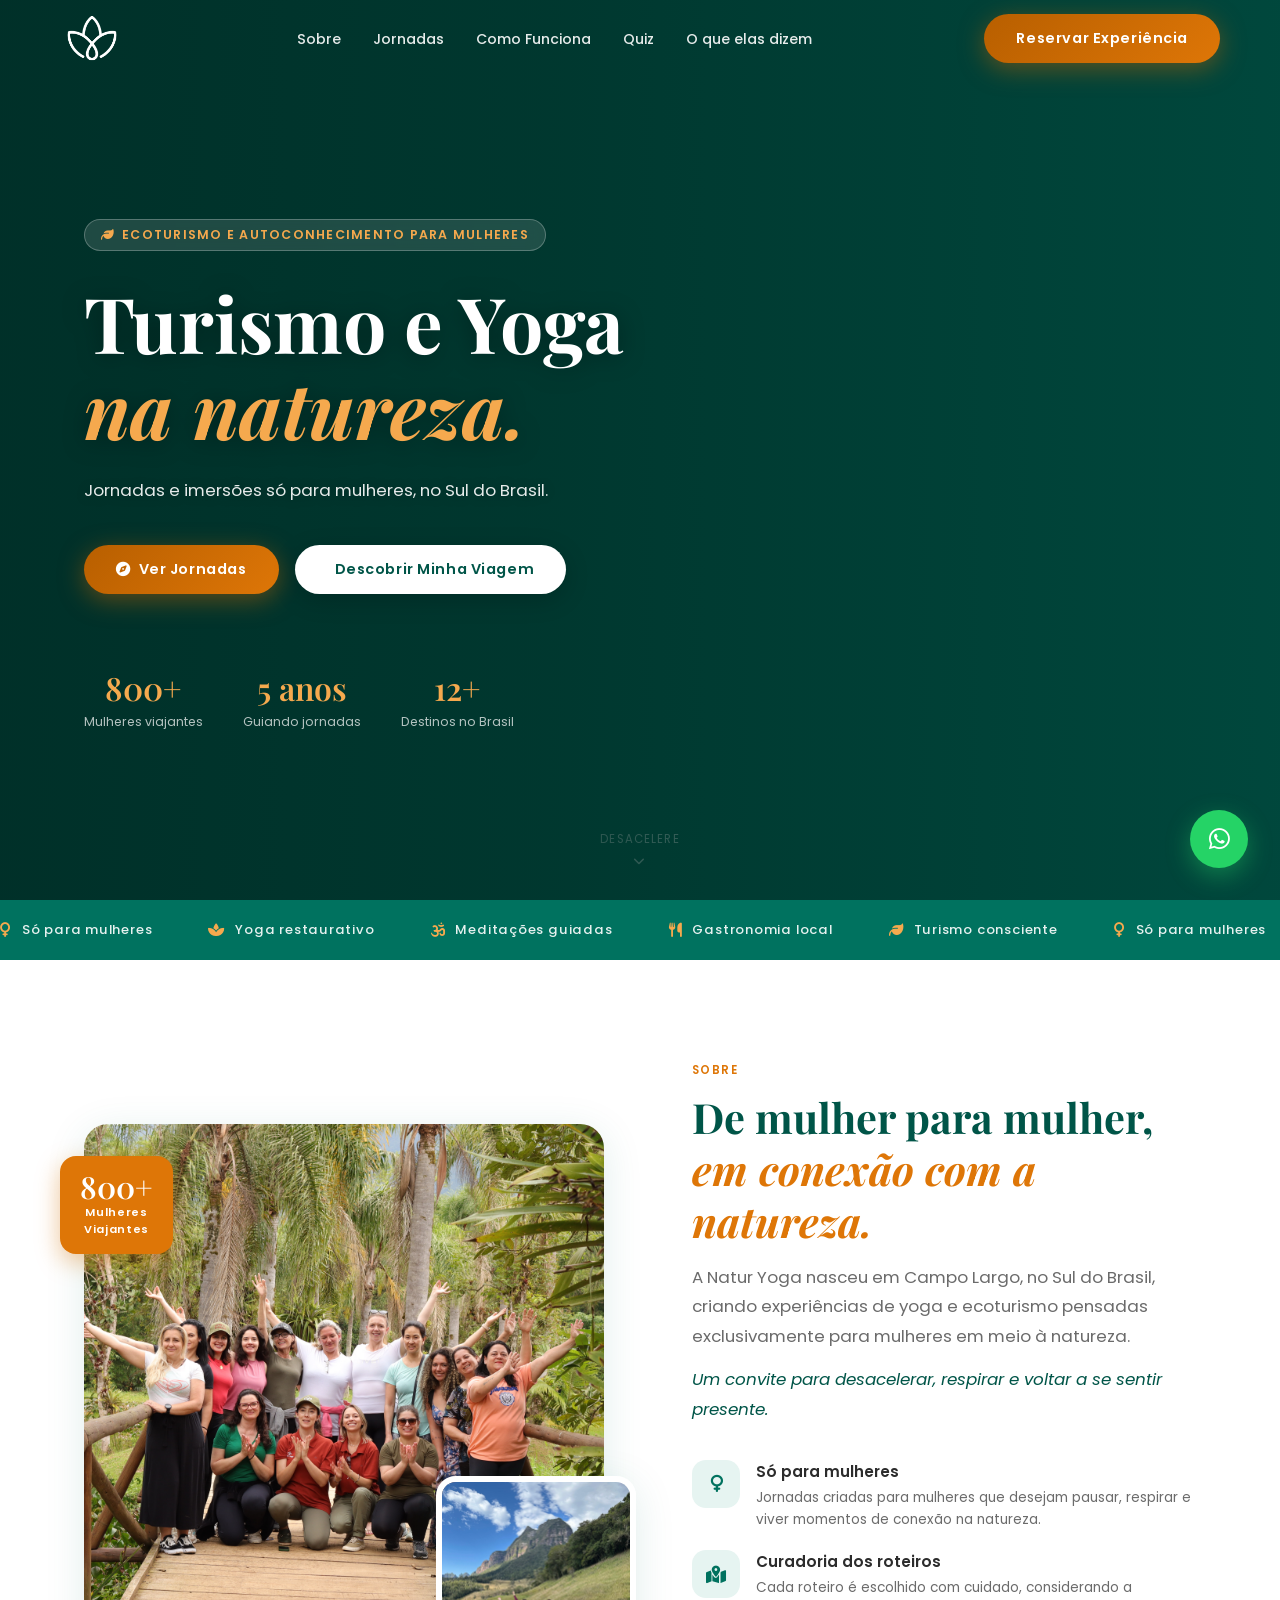
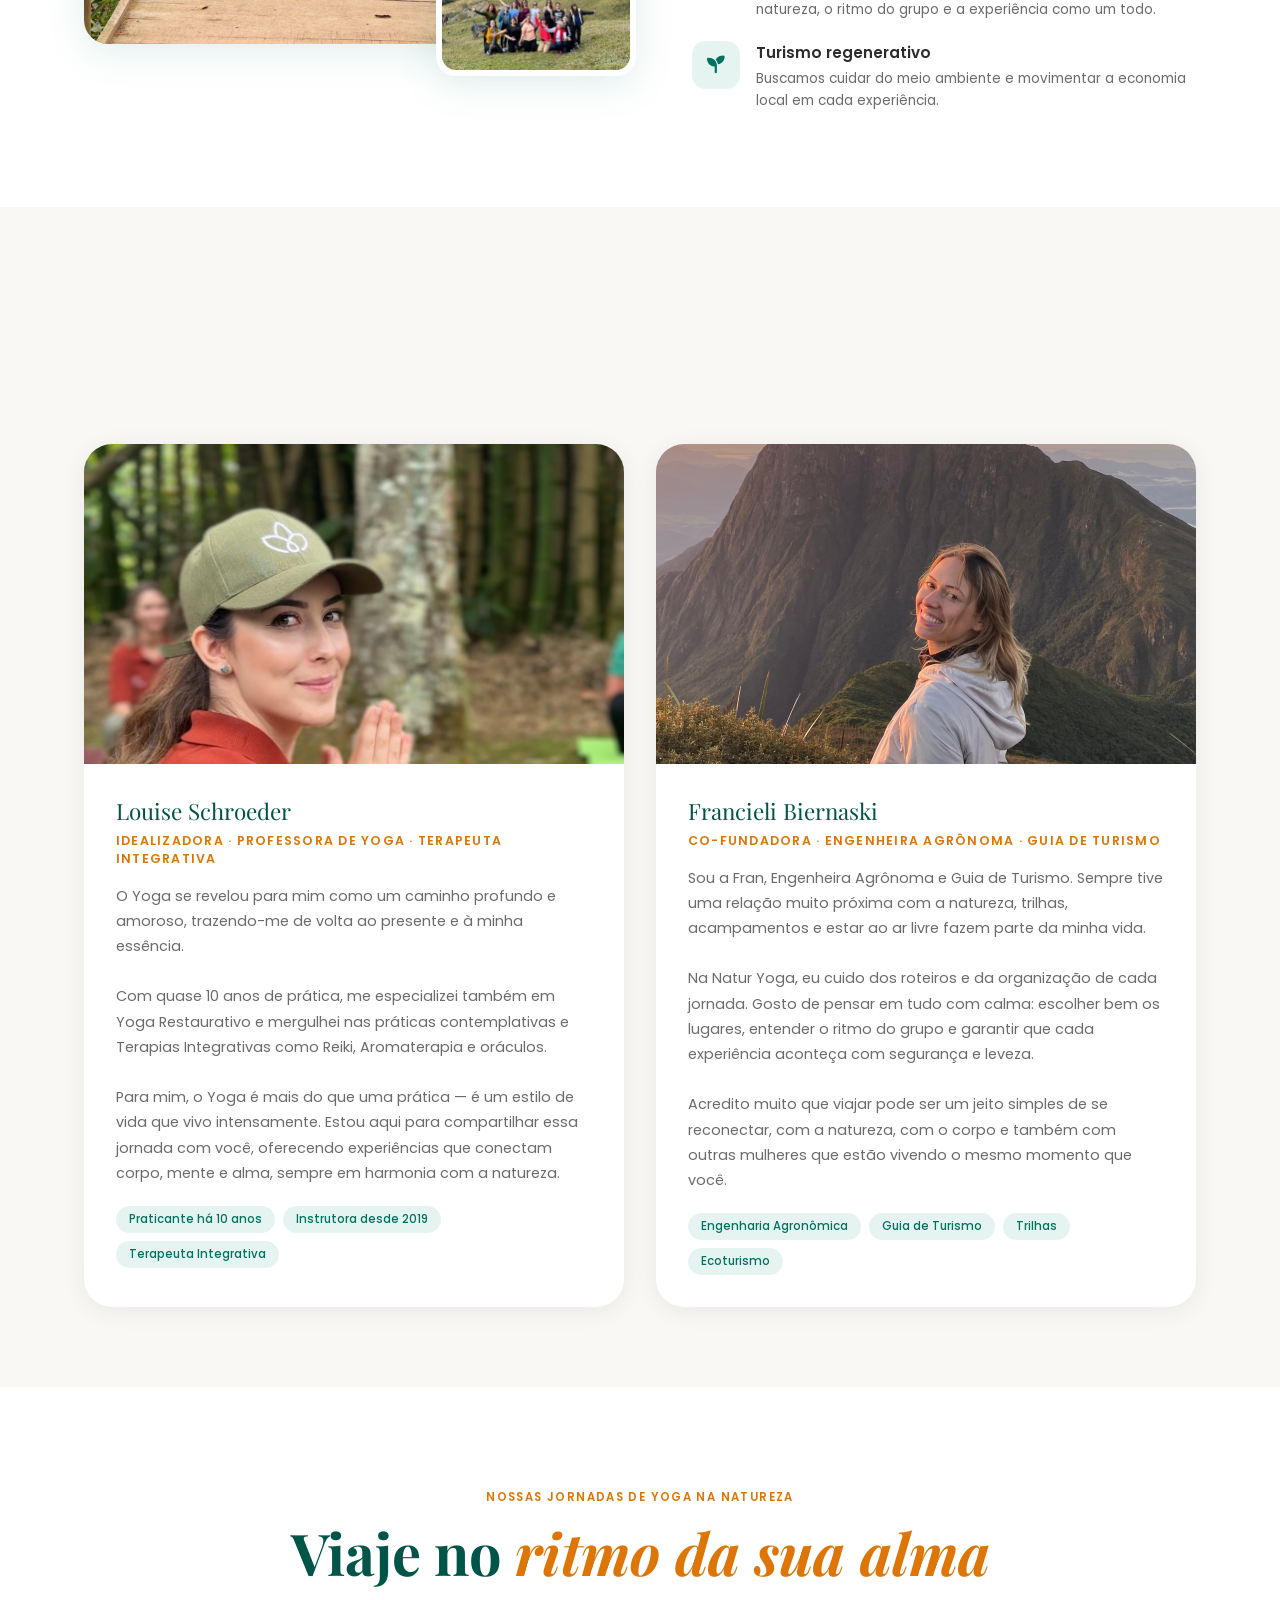
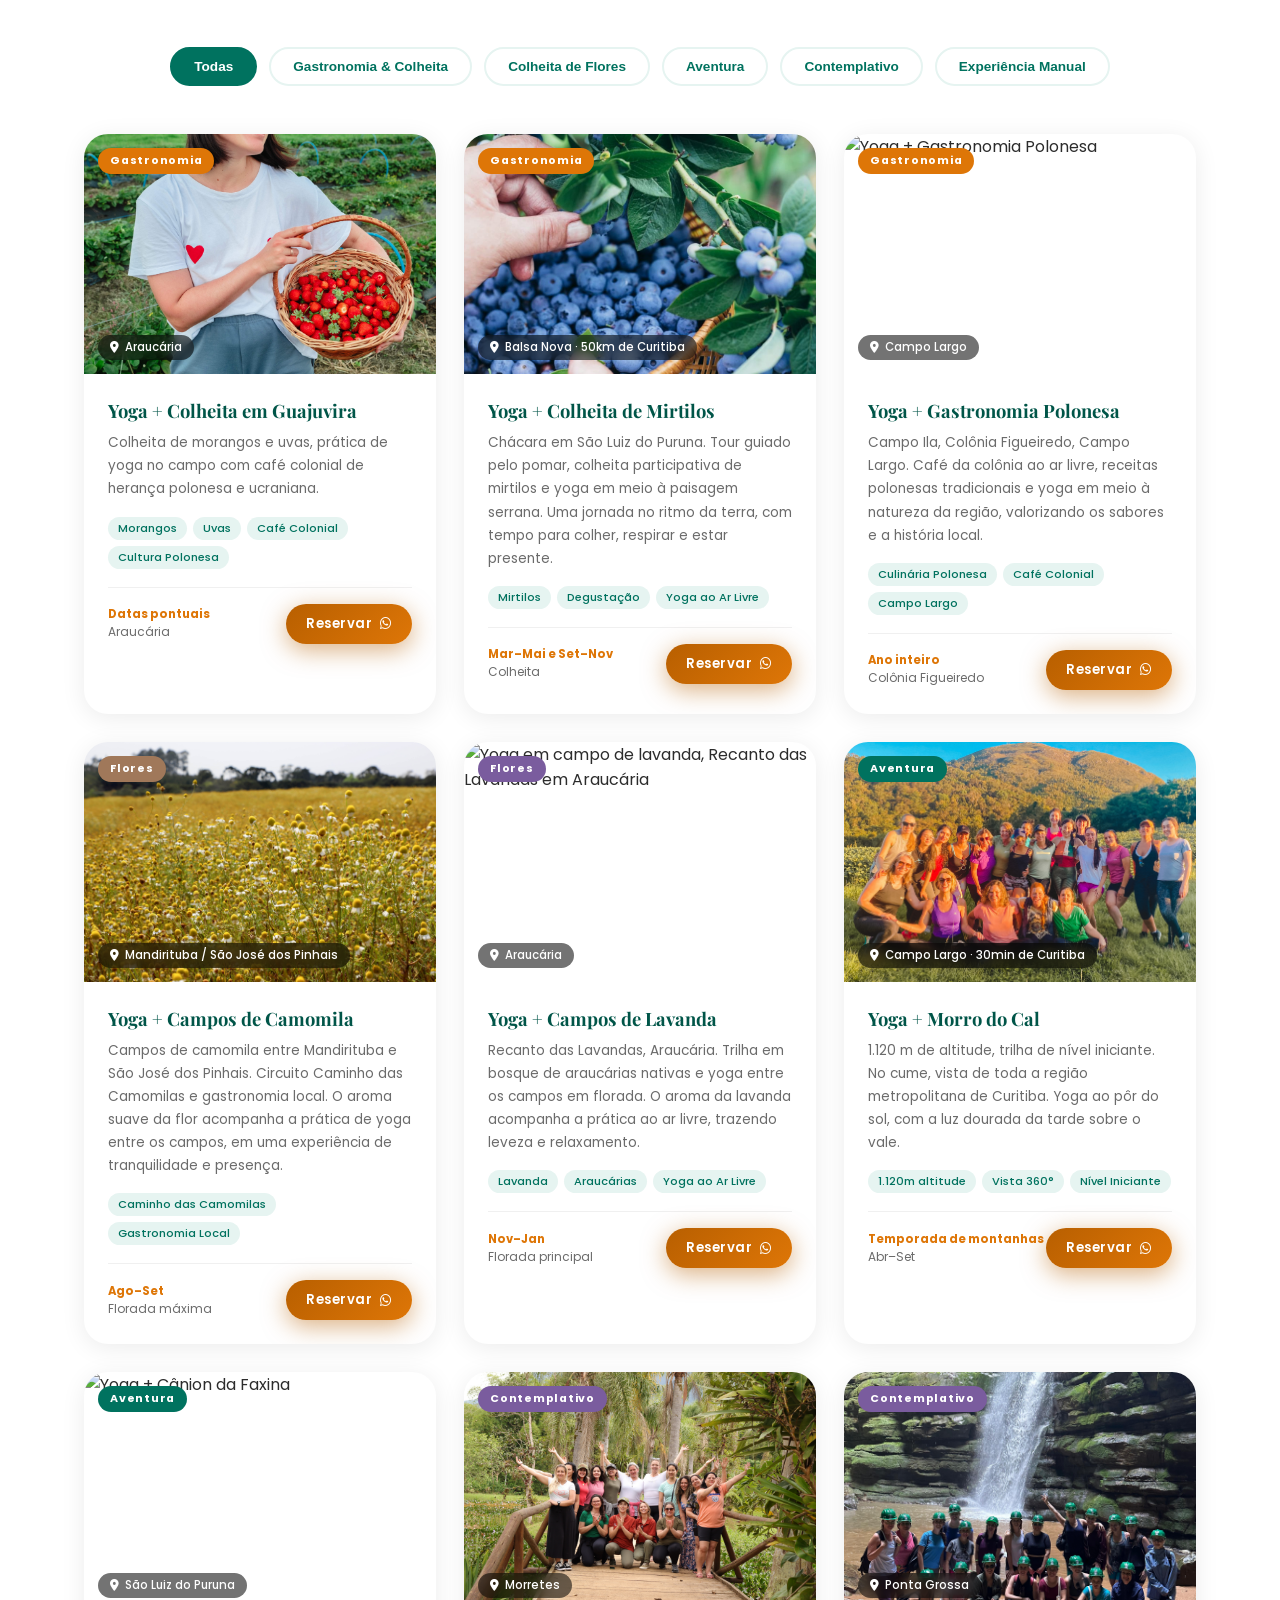
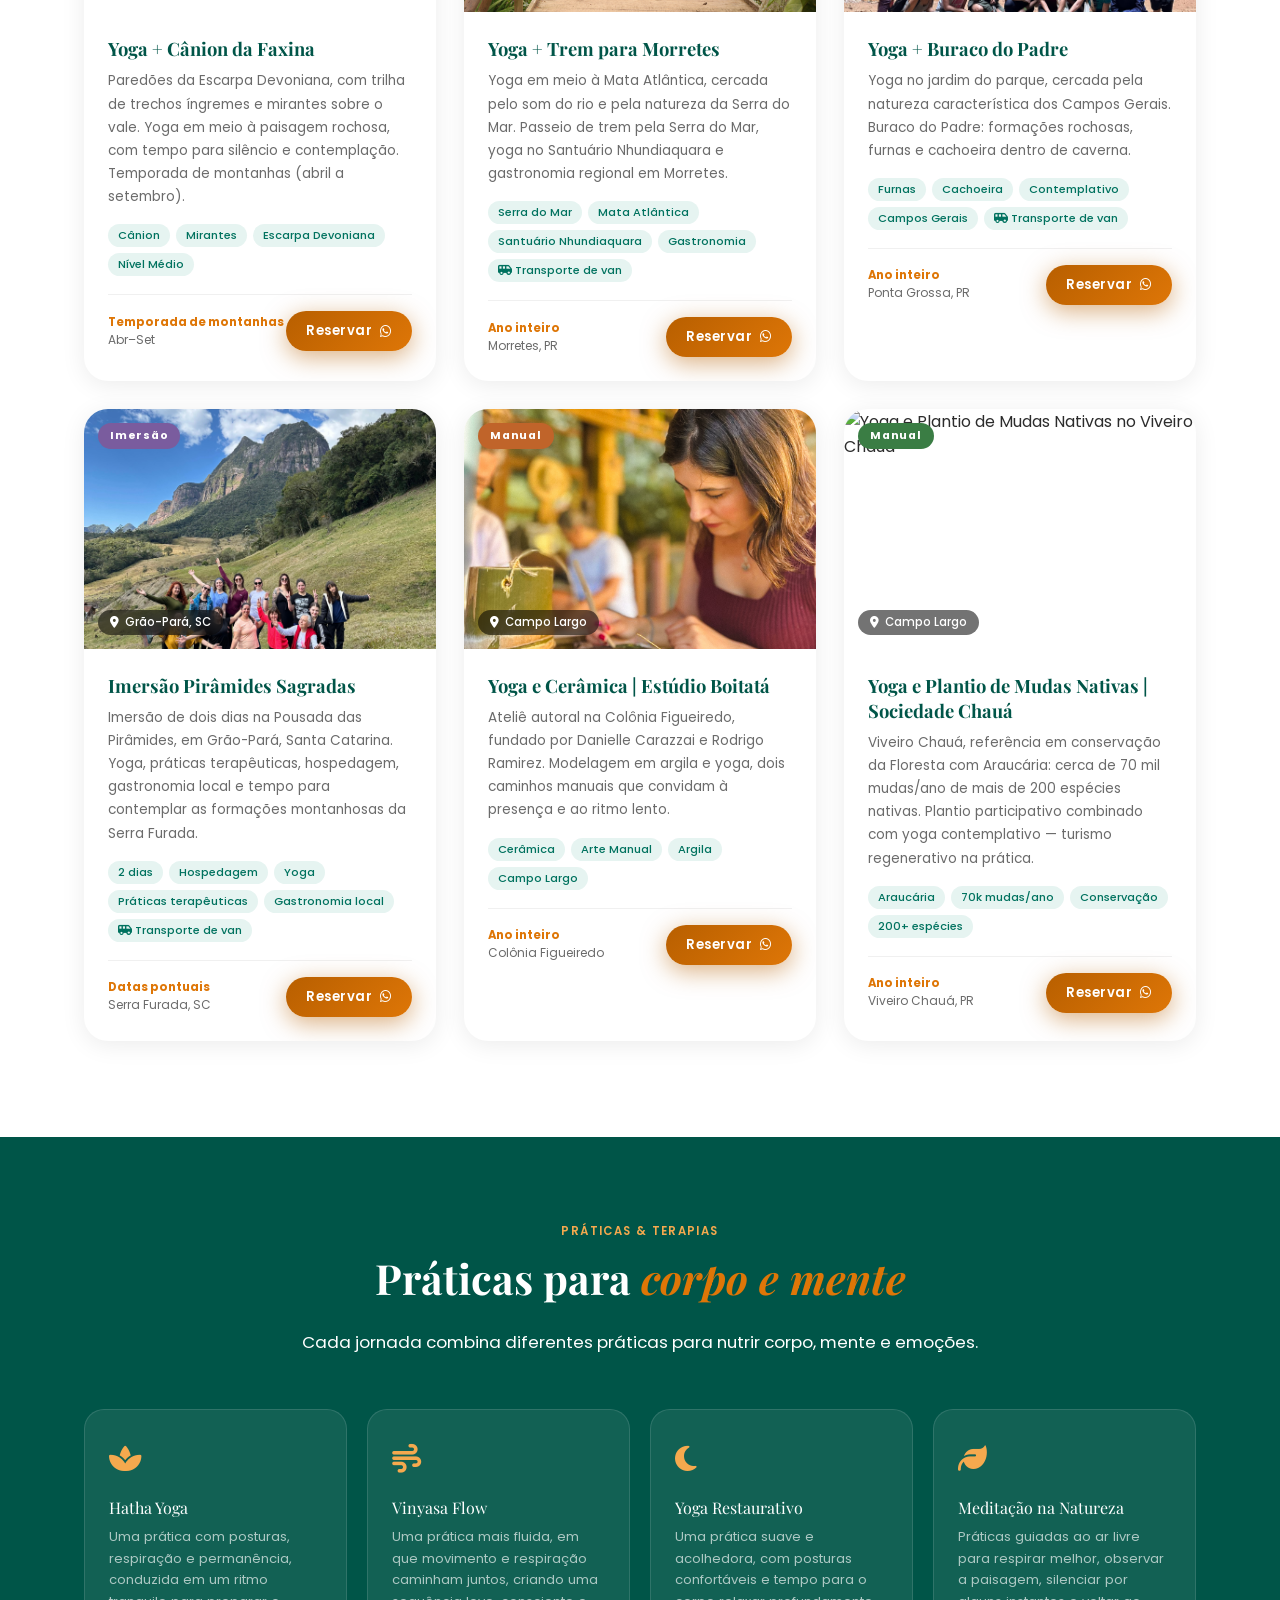
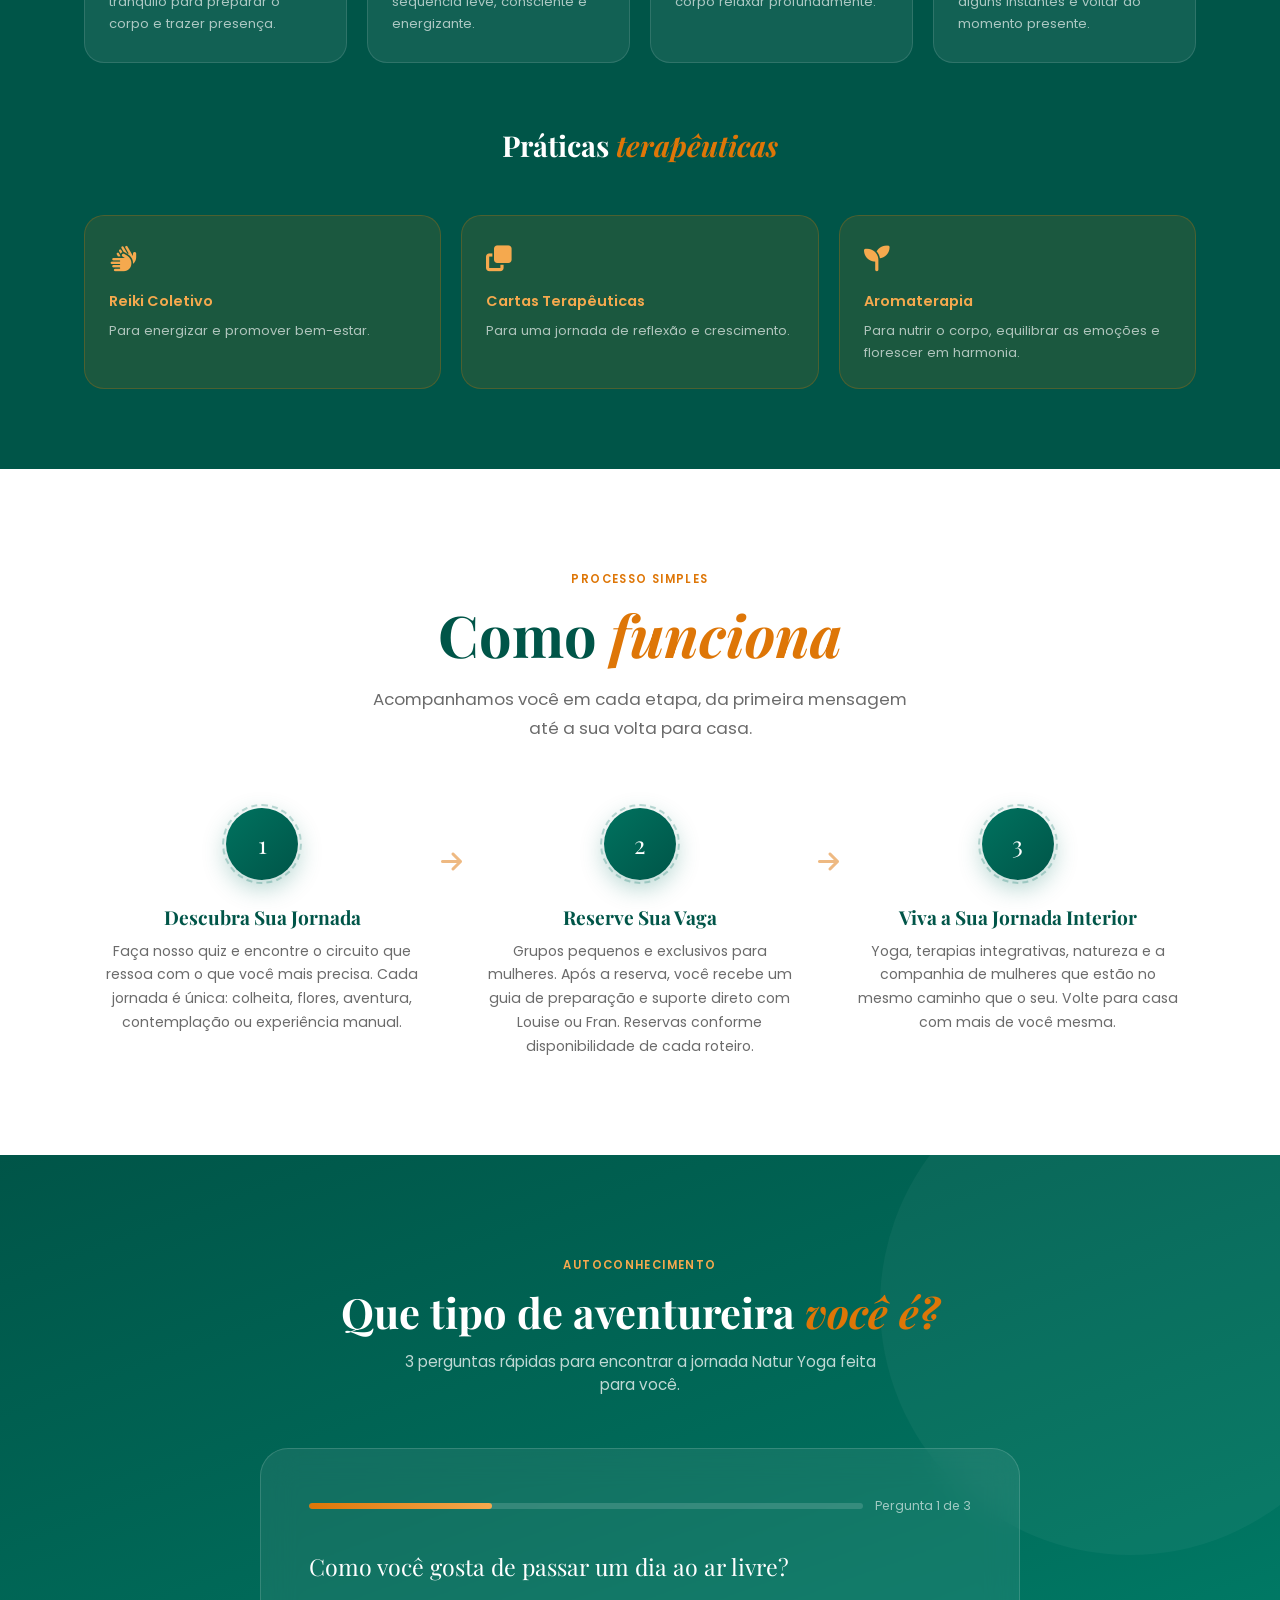
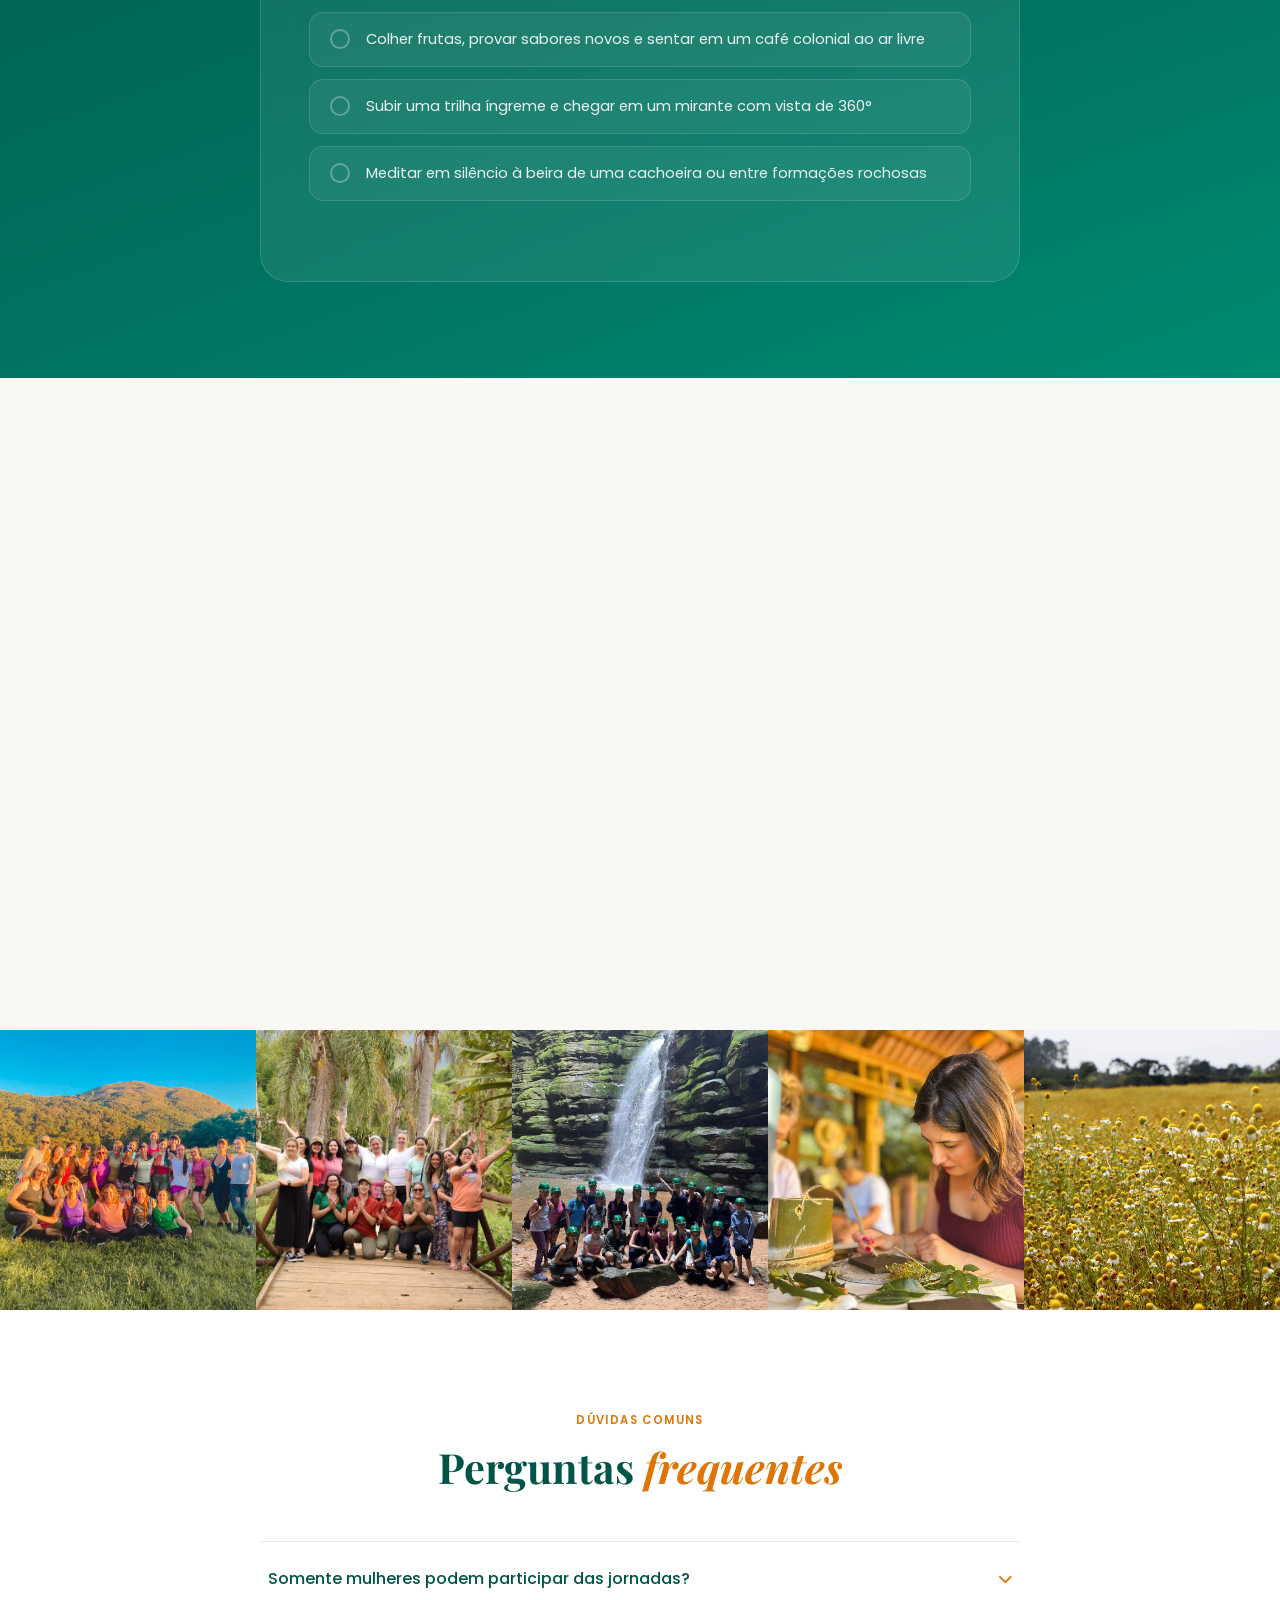
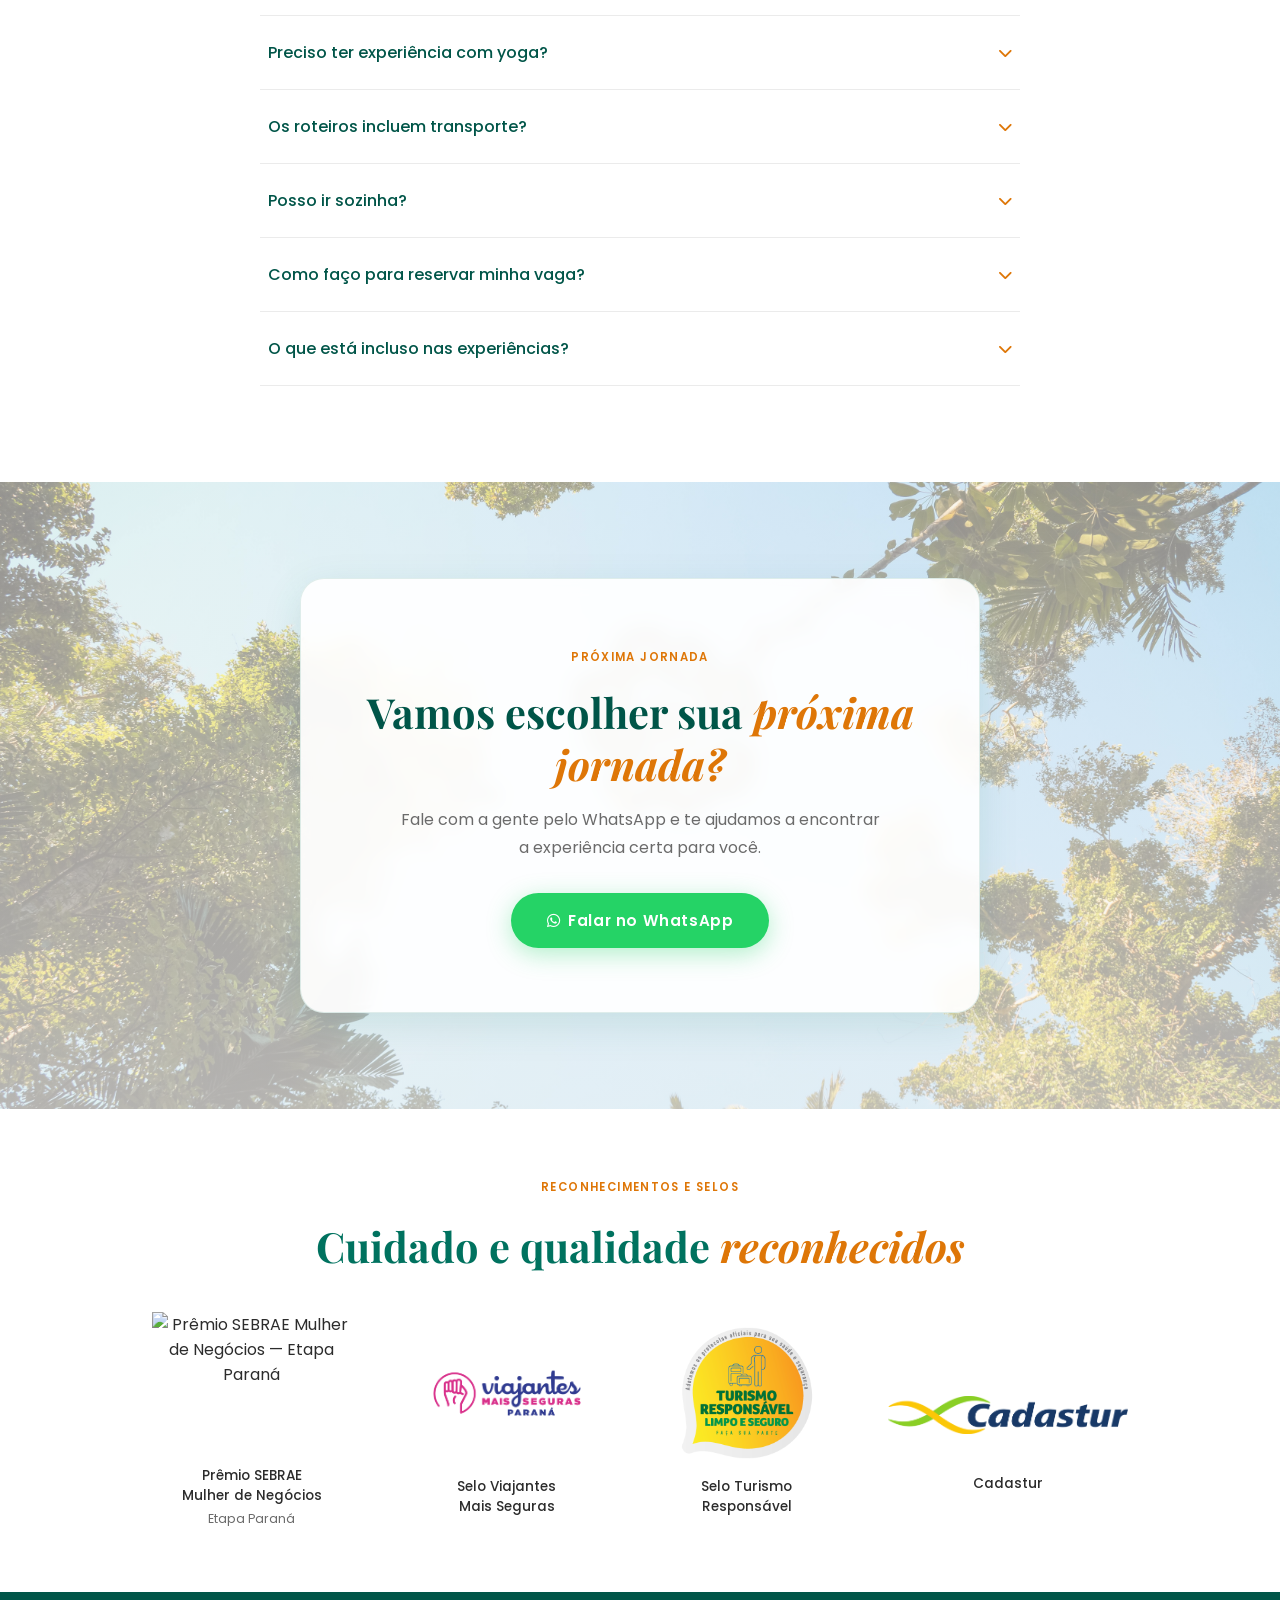
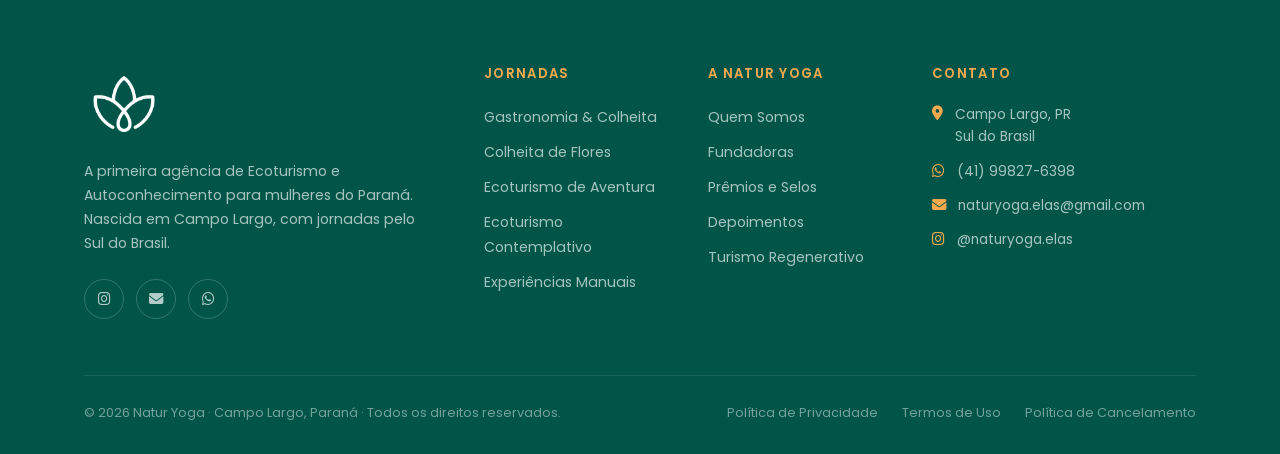
==== commit 19a8cbb7: "Fix pyramid image 404 and remove duplicated nested folder - Rename "Imersão em Piramides Sagradas.jp" ====
--- a/natur-yoga-redesign.html
+++ b/natur-yoga-redesign.html
@@ -459,7 +459,7 @@
     <div class="about__grid">
       <div class="about__img-wrap reveal">
         <img class="about__img-main" src="Site%20Natur%20Yoga/Yoga%20com%20Passeio%20de%20Trem%20Morretes.JPG" alt="Yoga com passeio de trem em Morretes, Serra do Mar" style="object-position:center;" />
-        <img class="about__img-accent" src="Site%20Natur%20Yoga/Imers%C3%A3o%20em%20Piramides%20Sagradas.jpg" alt="Louise e Fran nas Pirâmides Sagradas" style="object-position:center;" />
+        <img class="about__img-accent" src="Site%20Natur%20Yoga/imersao-piramides-sagradas.jpg" alt="Louise e Fran nas Pirâmides Sagradas" style="object-position:center;" />
         <div class="about__badge">
           <div class="about__badge-num">800+</div>
           <div class="about__badge-text">Mulheres<br>Viajantes</div>
@@ -757,7 +757,7 @@
 
       <div class="jornada-card reveal" data-cat="contemp">
         <div class="jornada-card__img">
-          <img src="Site%20Natur%20Yoga/Imers%C3%A3o%20em%20Piramides%20Sagradas.jpg" alt="Imersão Pirâmides Sagradas — Grão-Pará, SC" />
+          <img src="Site%20Natur%20Yoga/imersao-piramides-sagradas.jpg" alt="Imersão Pirâmides Sagradas — Grão-Pará, SC" />
           <span class="jornada-card__badge badge-contemp">Imersão</span>
           <span class="jornada-card__loc"><i class="fas fa-map-marker-alt"></i> Grão-Pará, SC</span>
         </div>
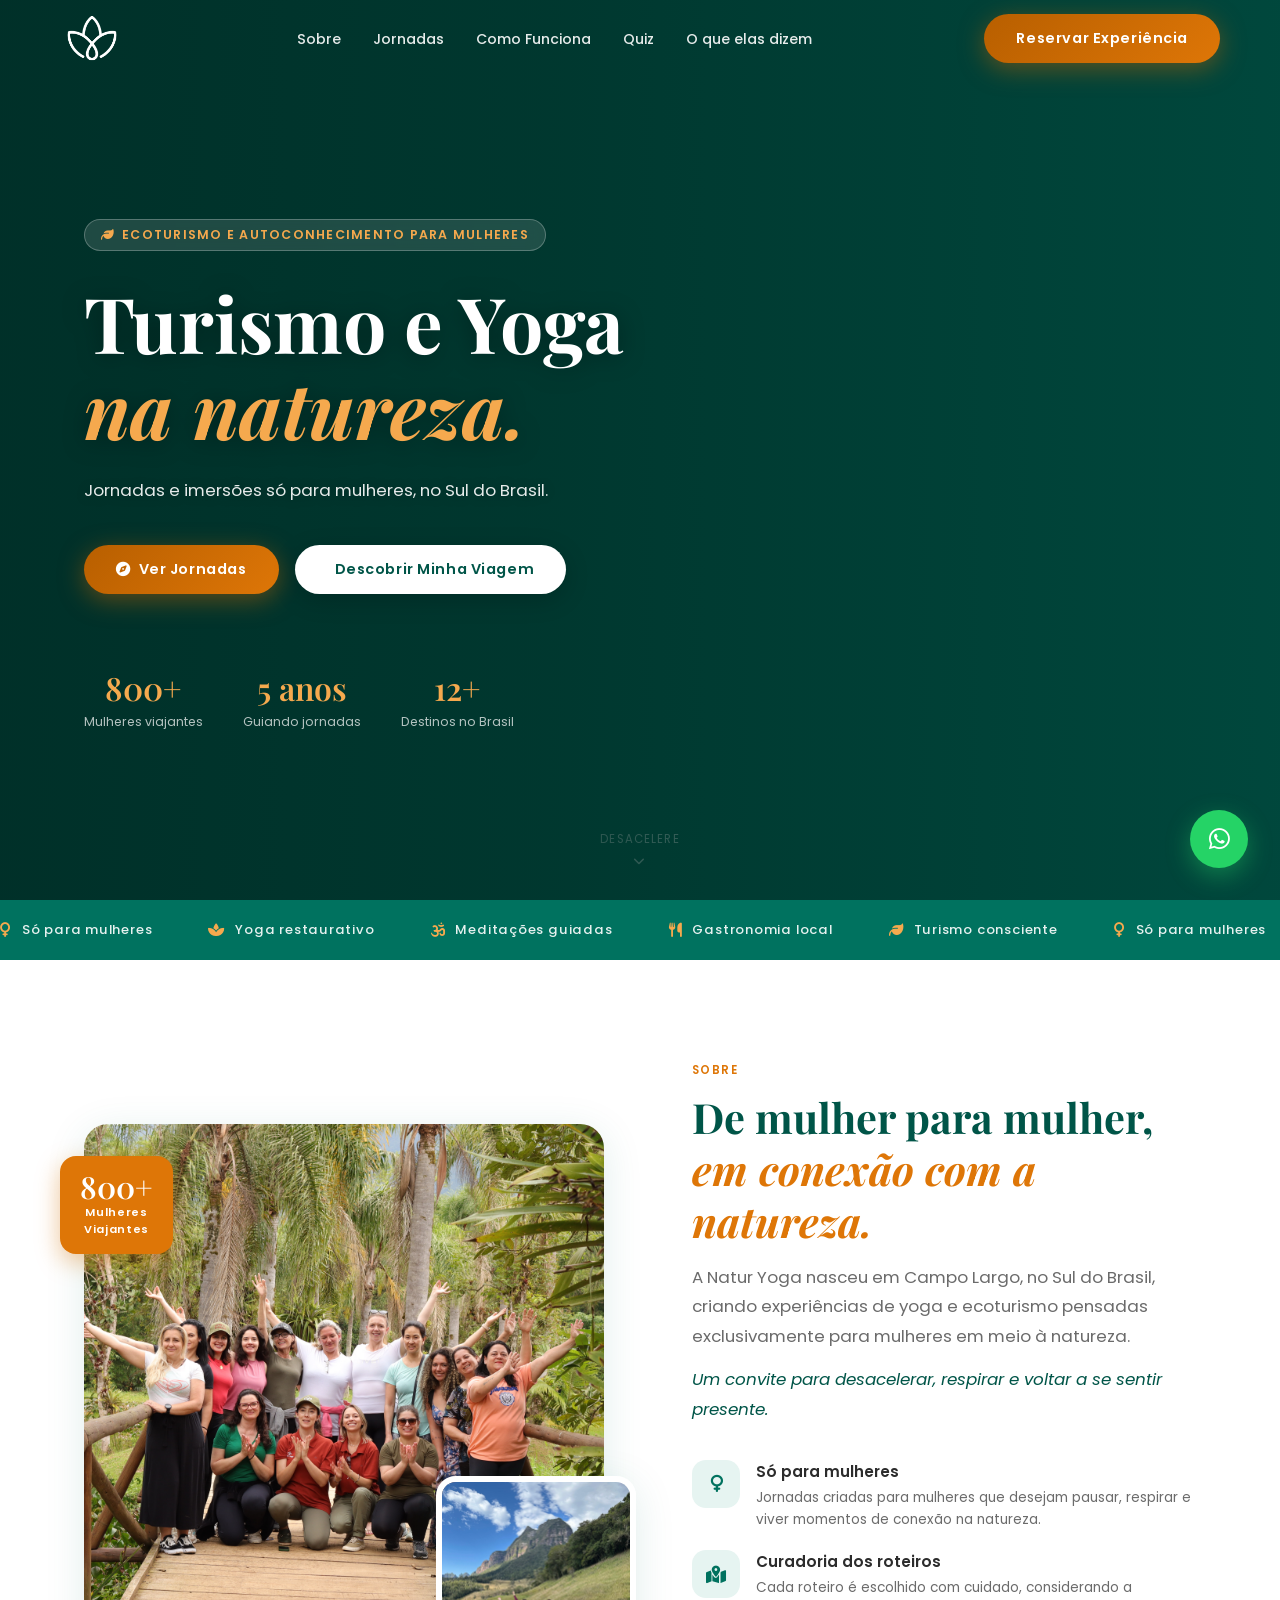
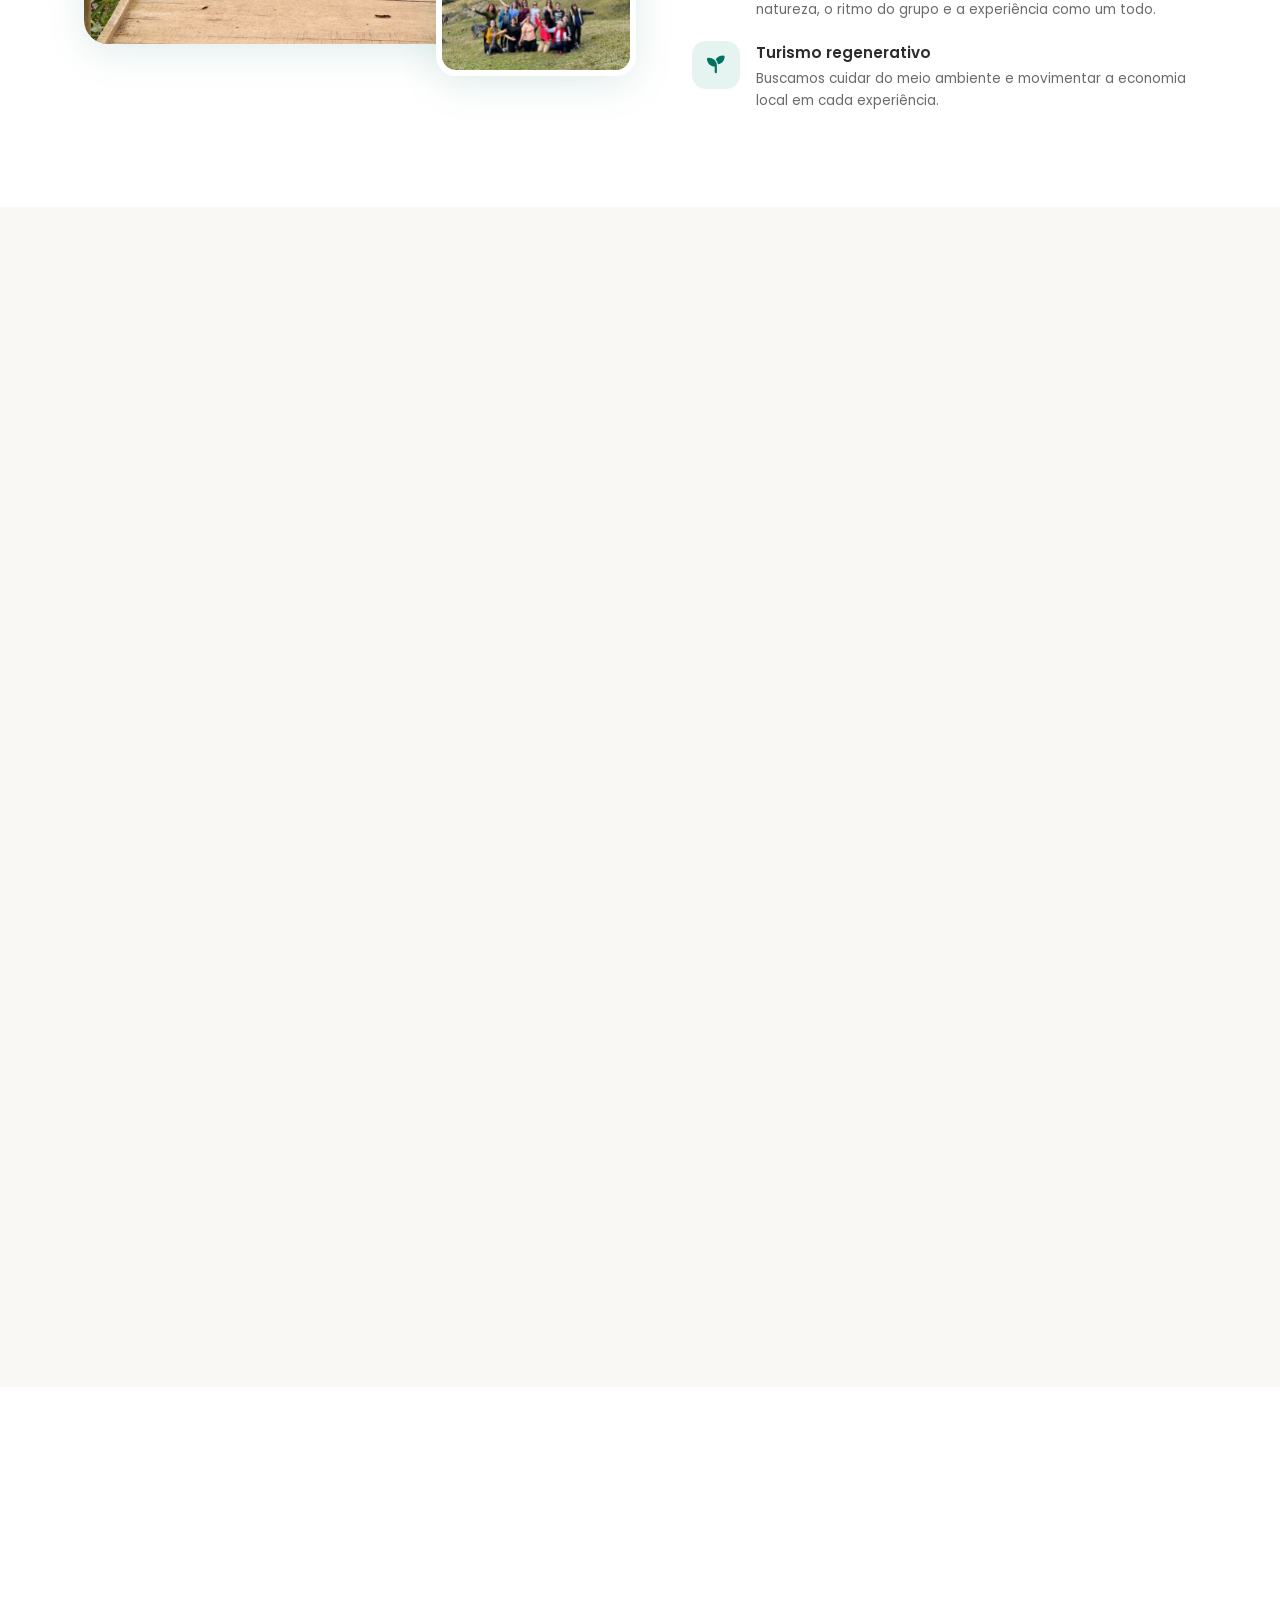
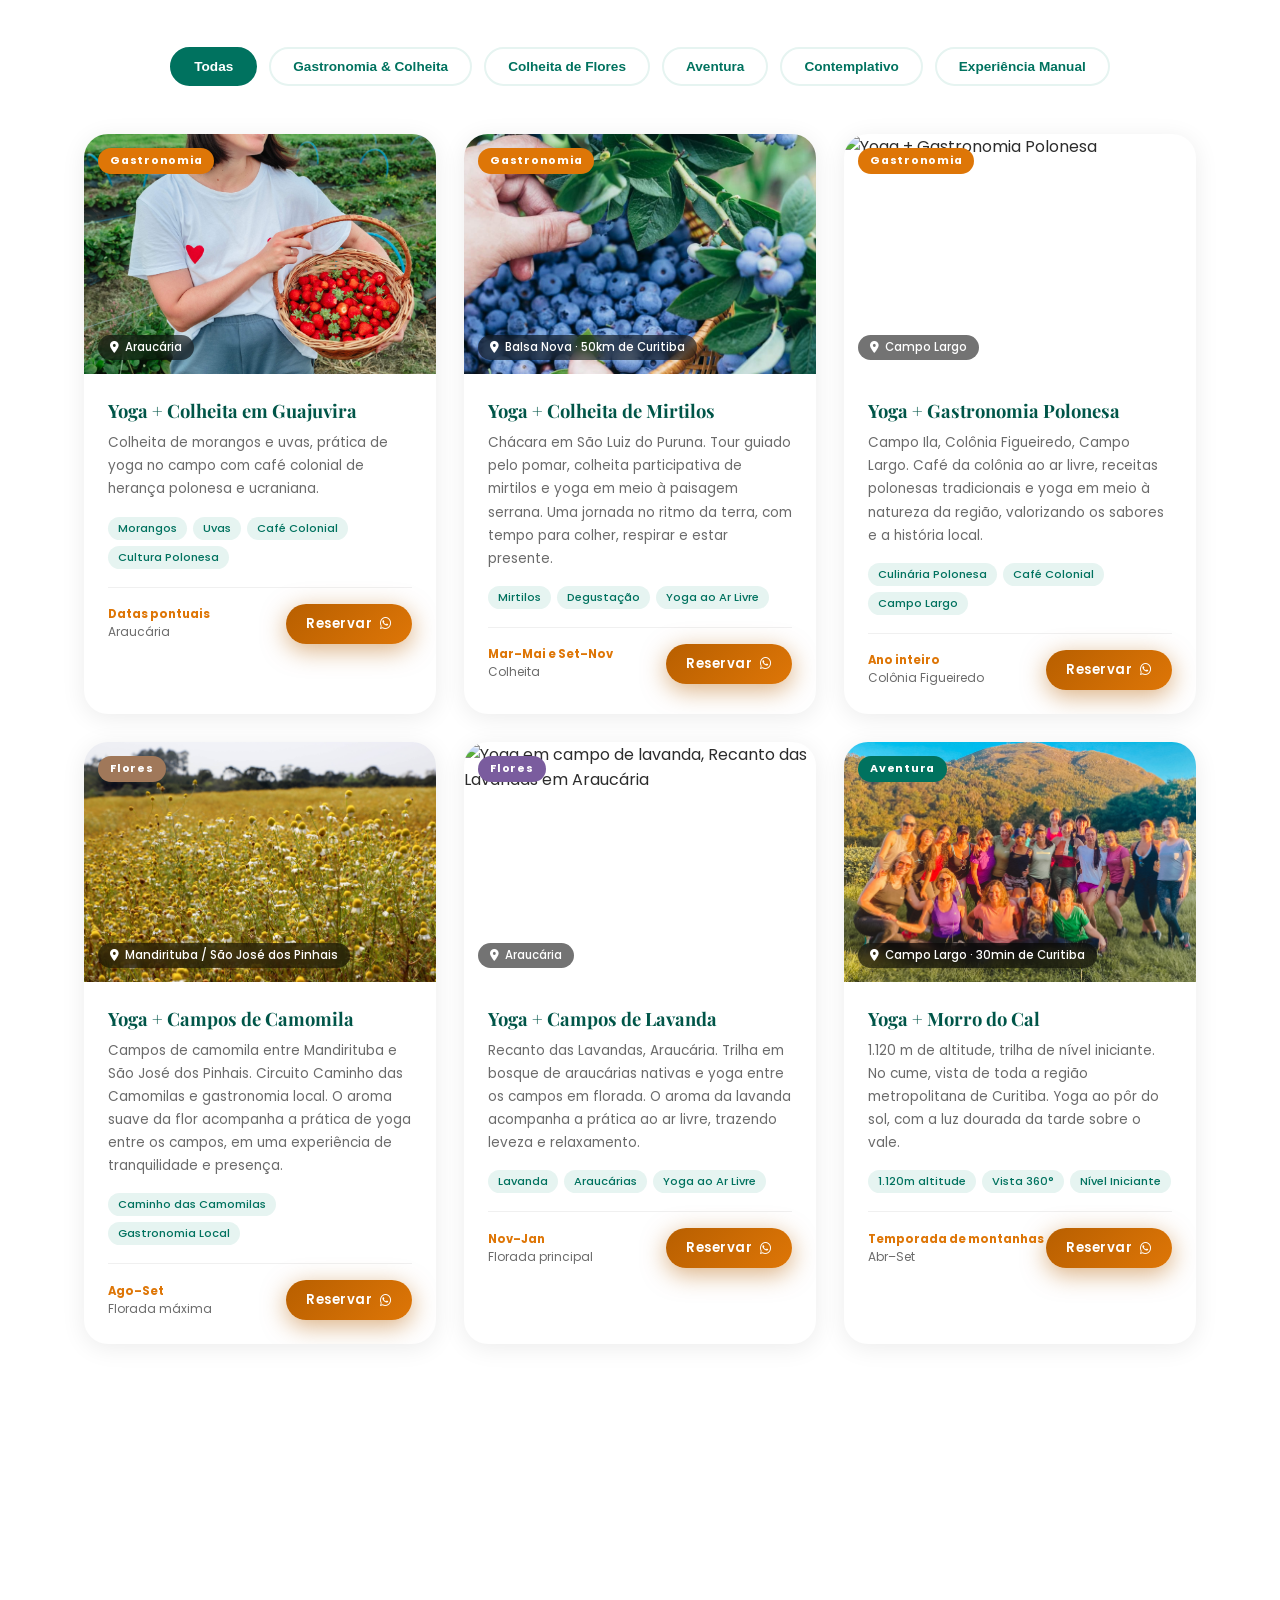
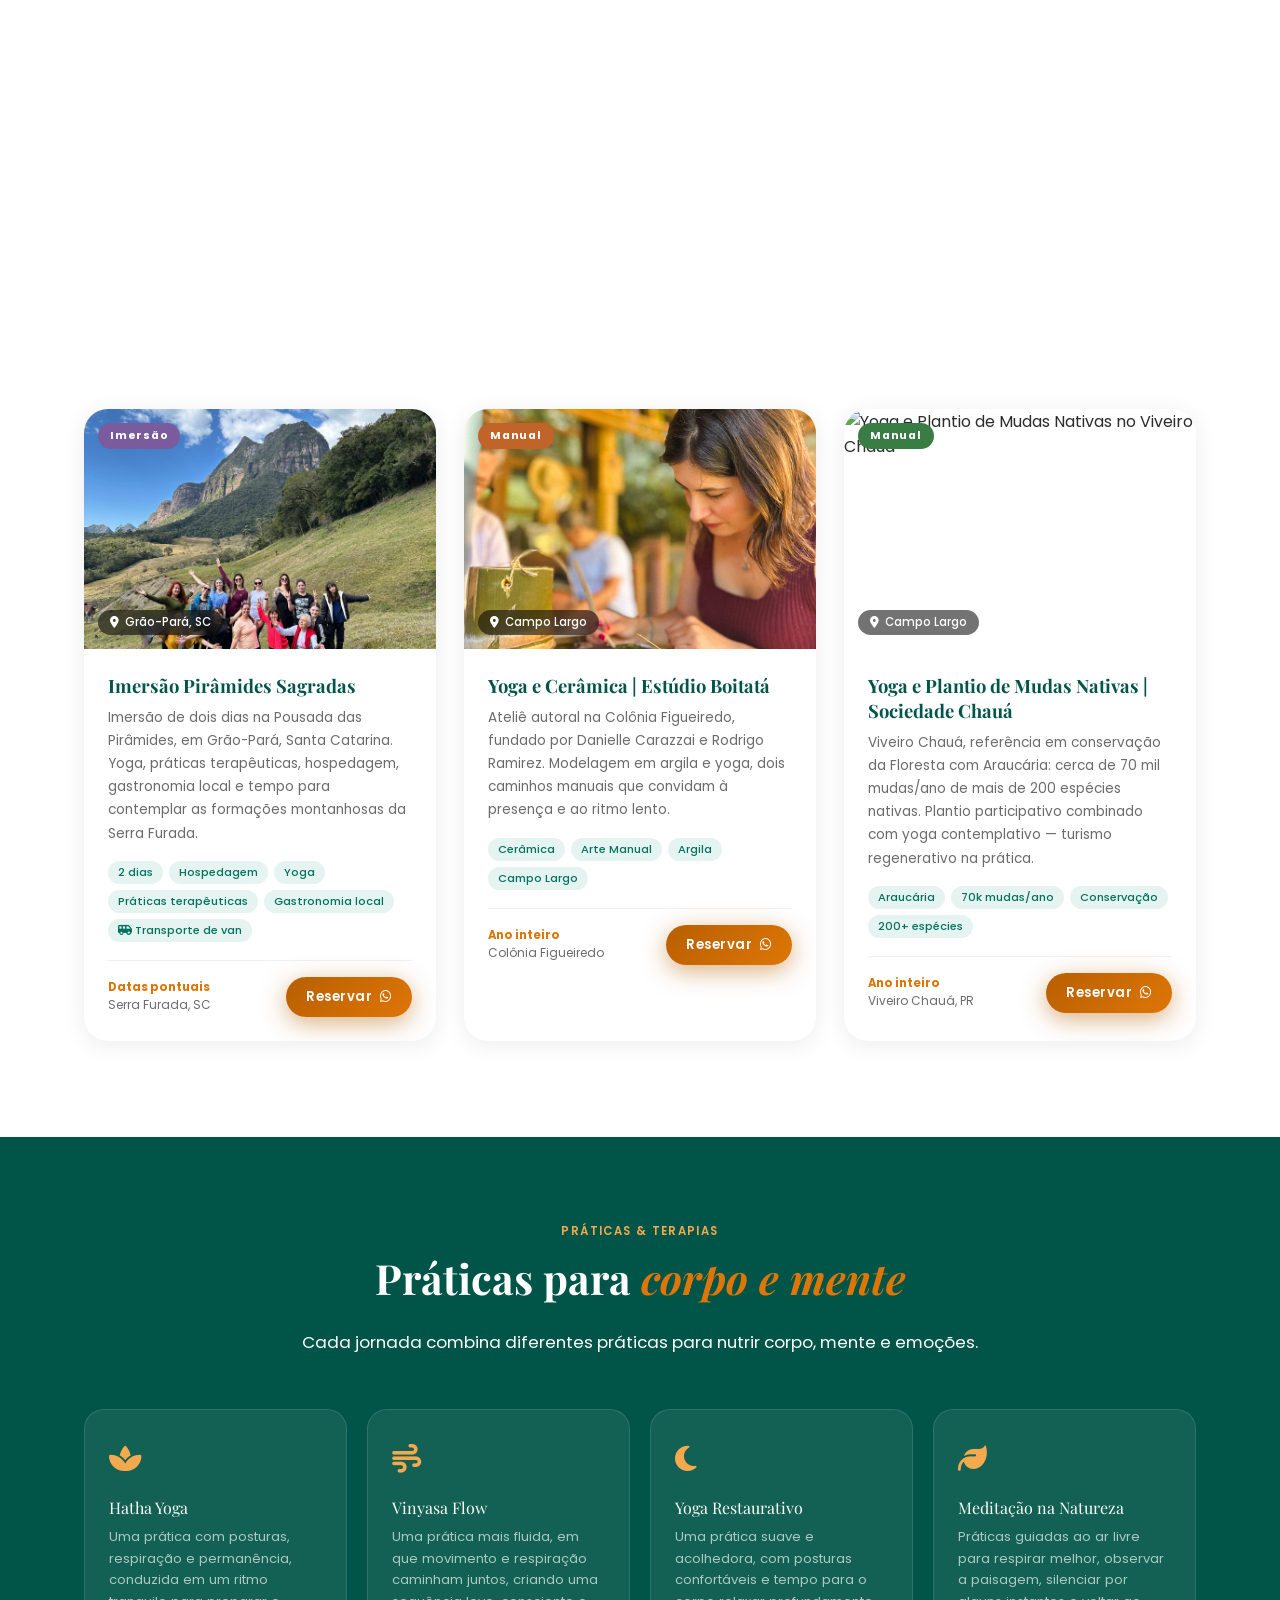
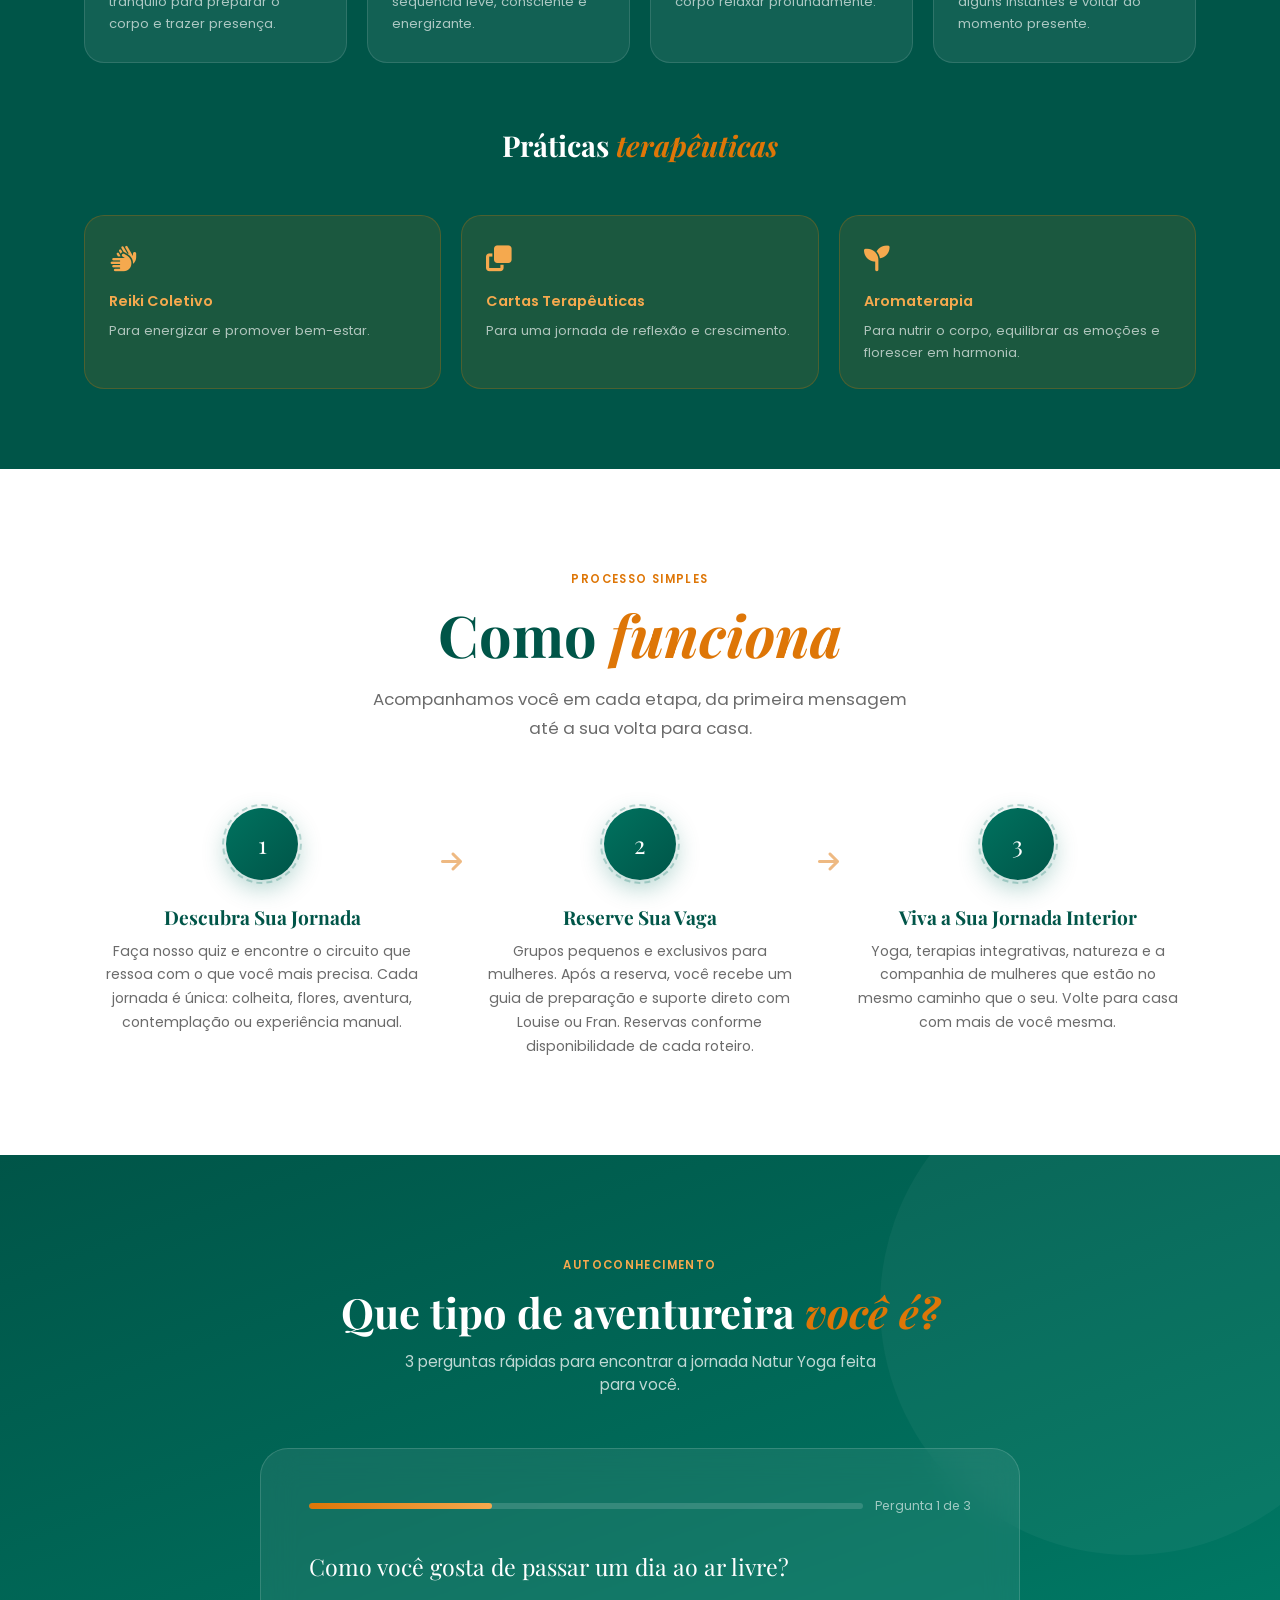
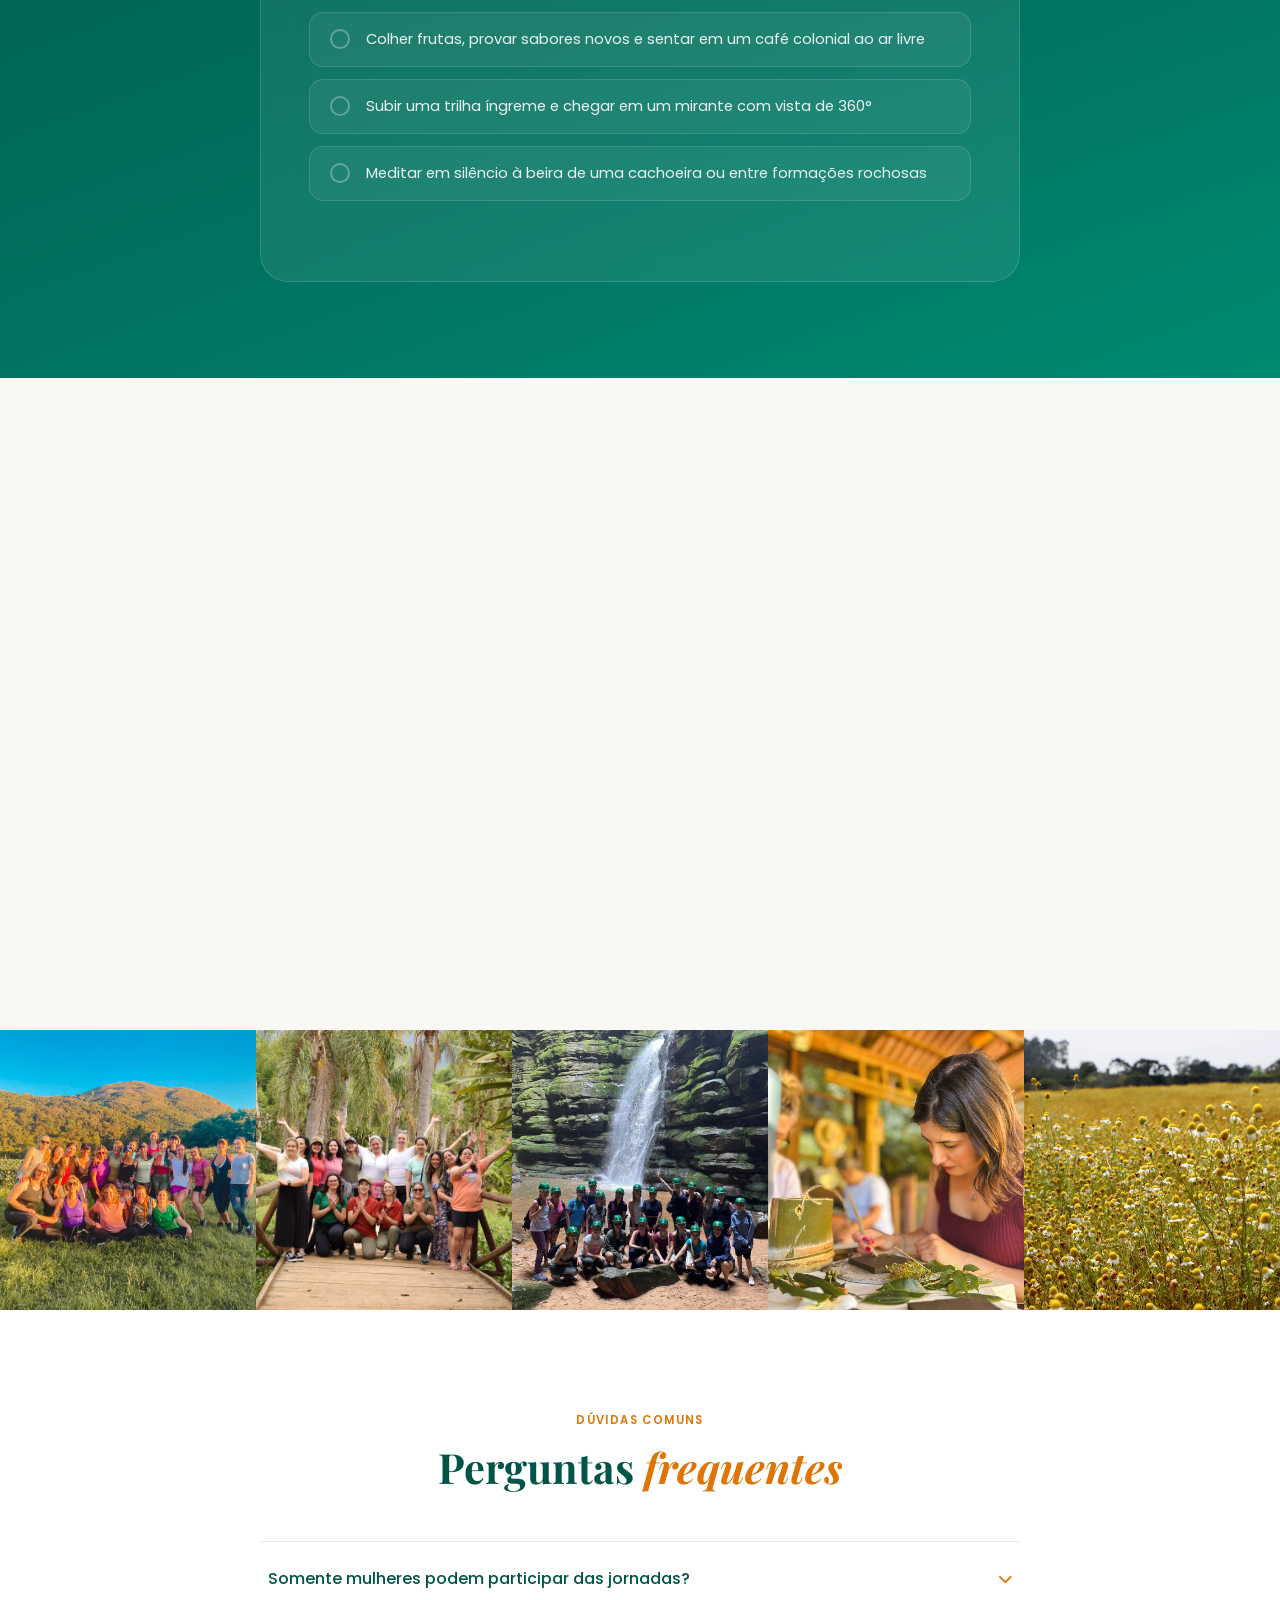
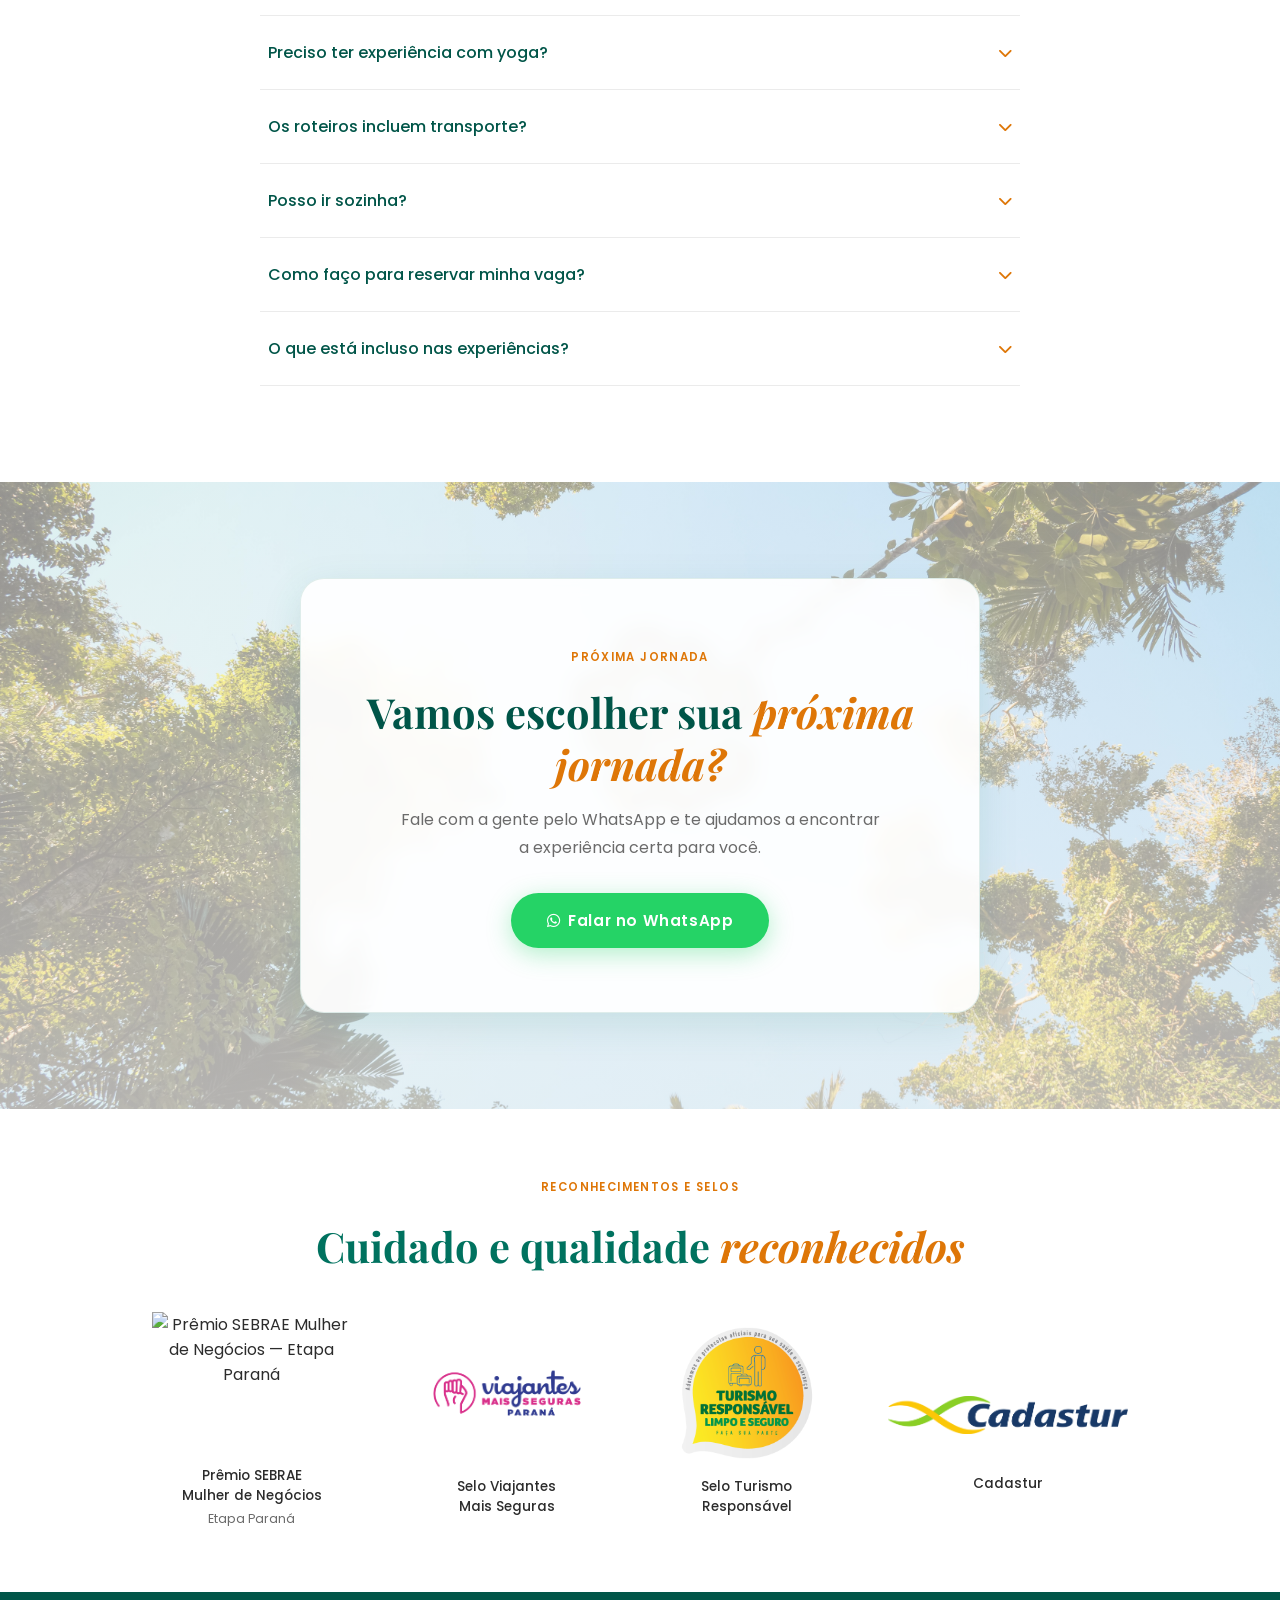
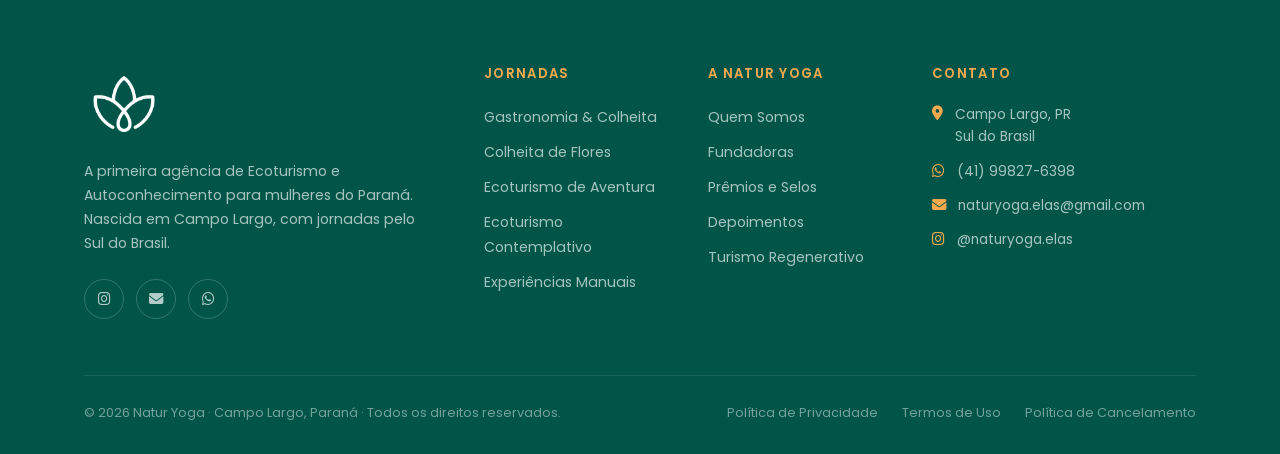
==== commit 276a910a: "Remove hero mobile subtitle that overlapped image The .hero__sub-mobile element had both classes her" ====
--- a/natur-yoga-redesign.html
+++ b/natur-yoga-redesign.html
@@ -413,7 +413,6 @@
     <p class="hero__sub">
       Jornadas e imersões só para mulheres, no Sul do Brasil.
     </p>
-    <p class="hero__sub-mobile mobile-only">Jornadas e imersões só para mulheres</p>
     <div class="hero__actions">
       <a href="#jornadas" class="btn btn-gold"><i class="fas fa-compass"></i>Ver Jornadas</a>
       <a href="#quiz" class="btn btn-white"><i class="fas fa-sparkles"></i>Descobrir Minha Viagem</a>
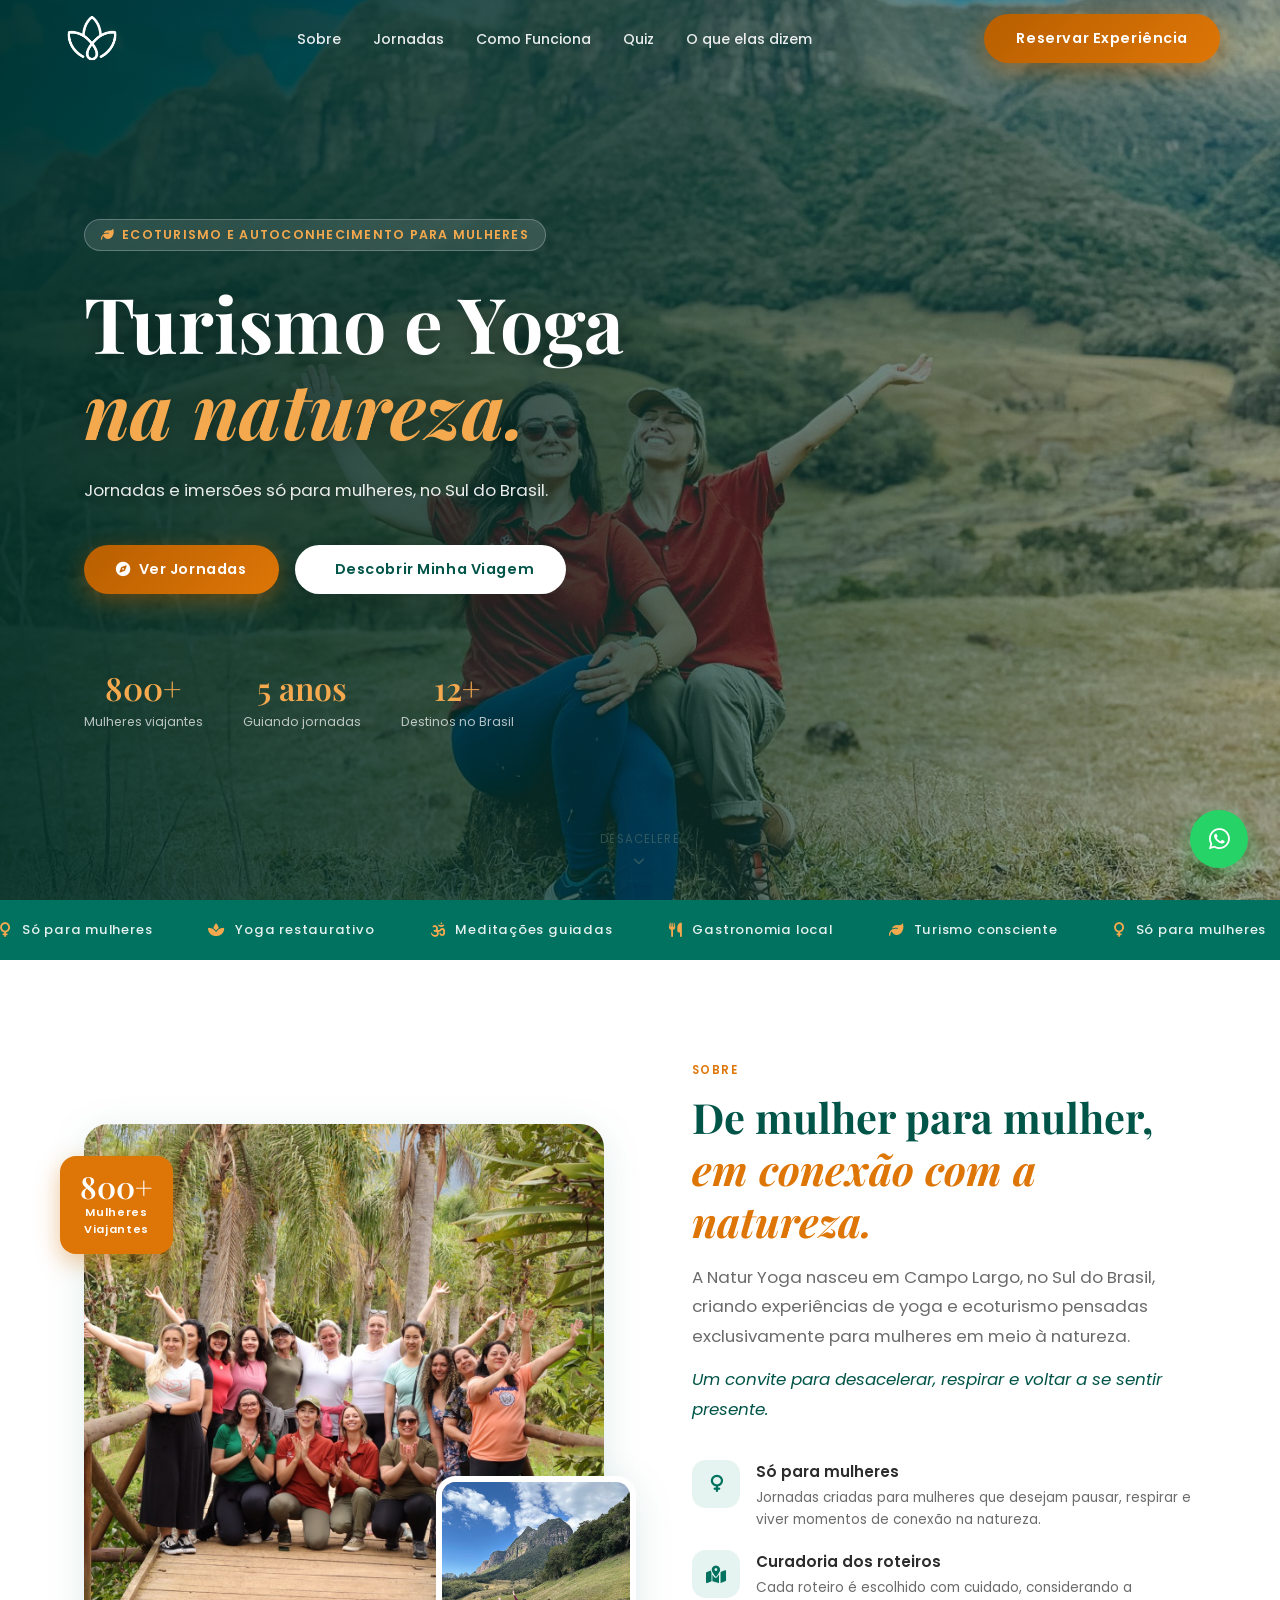
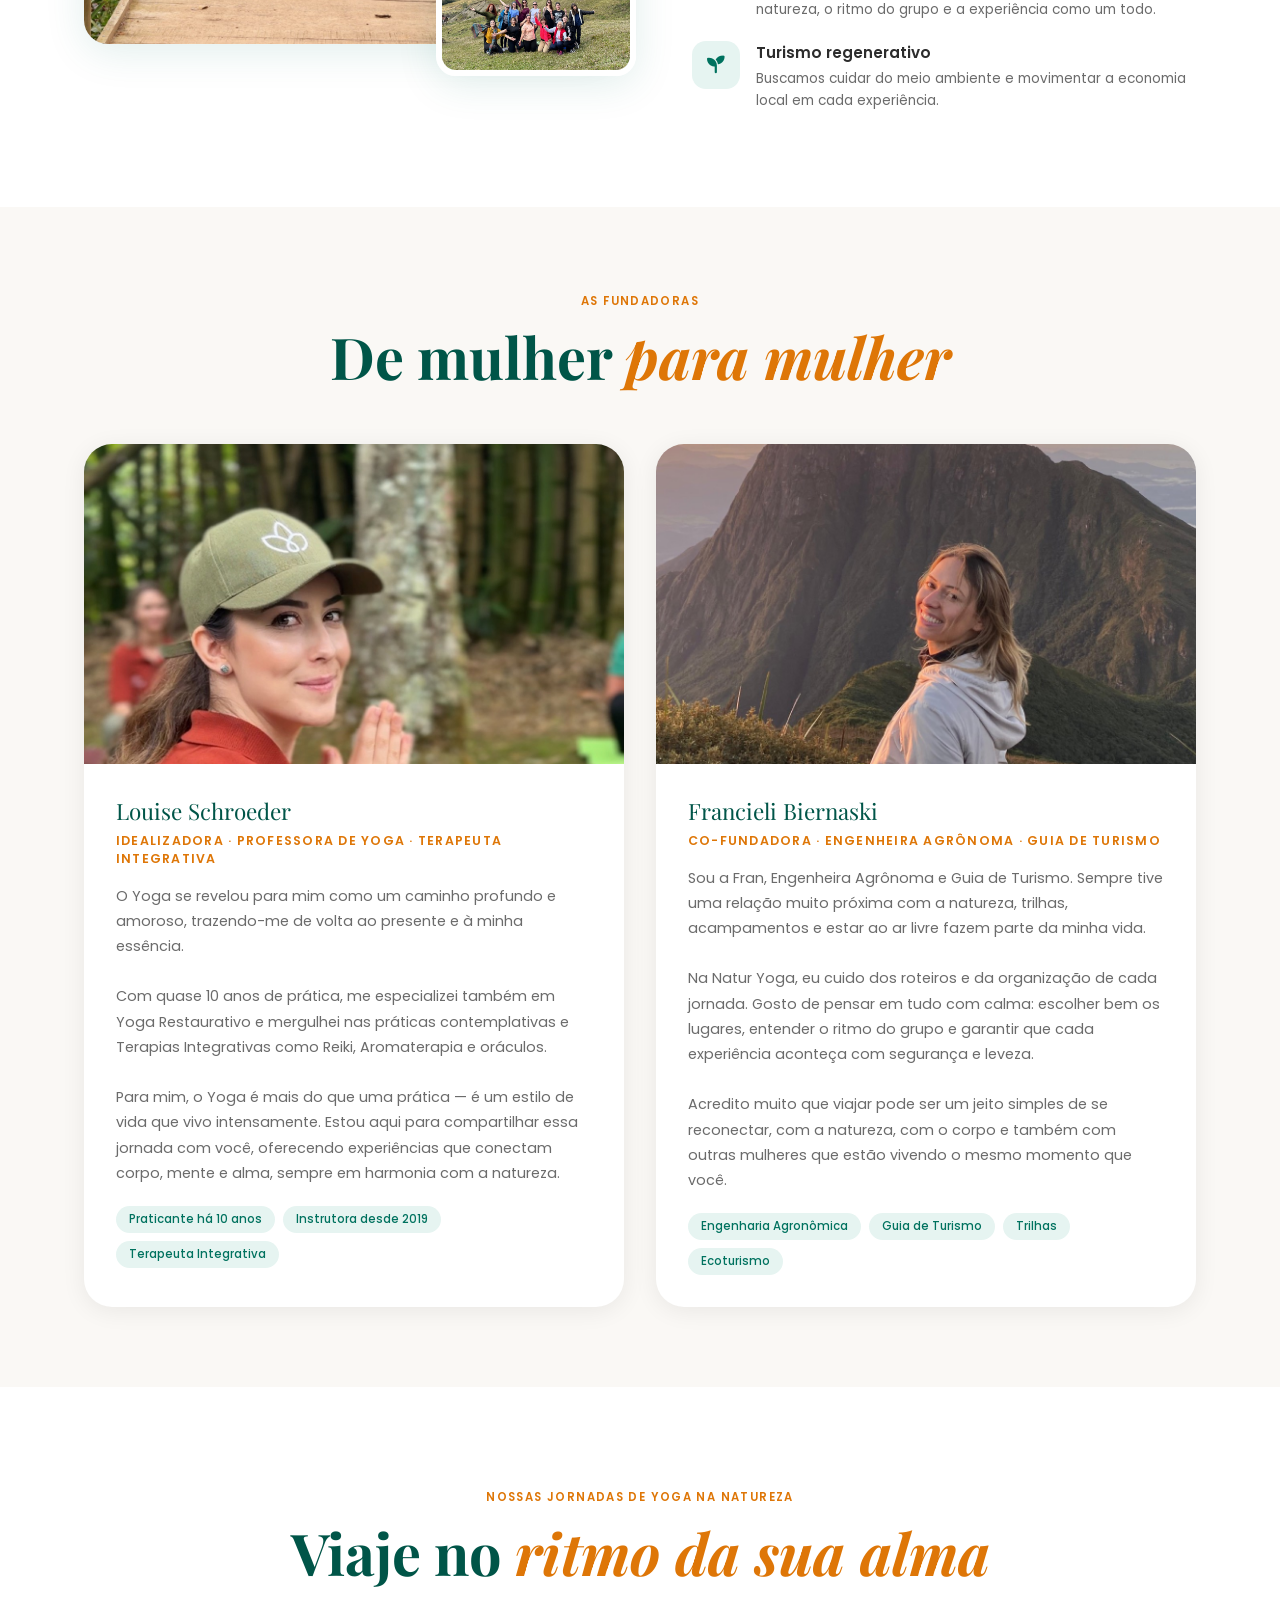
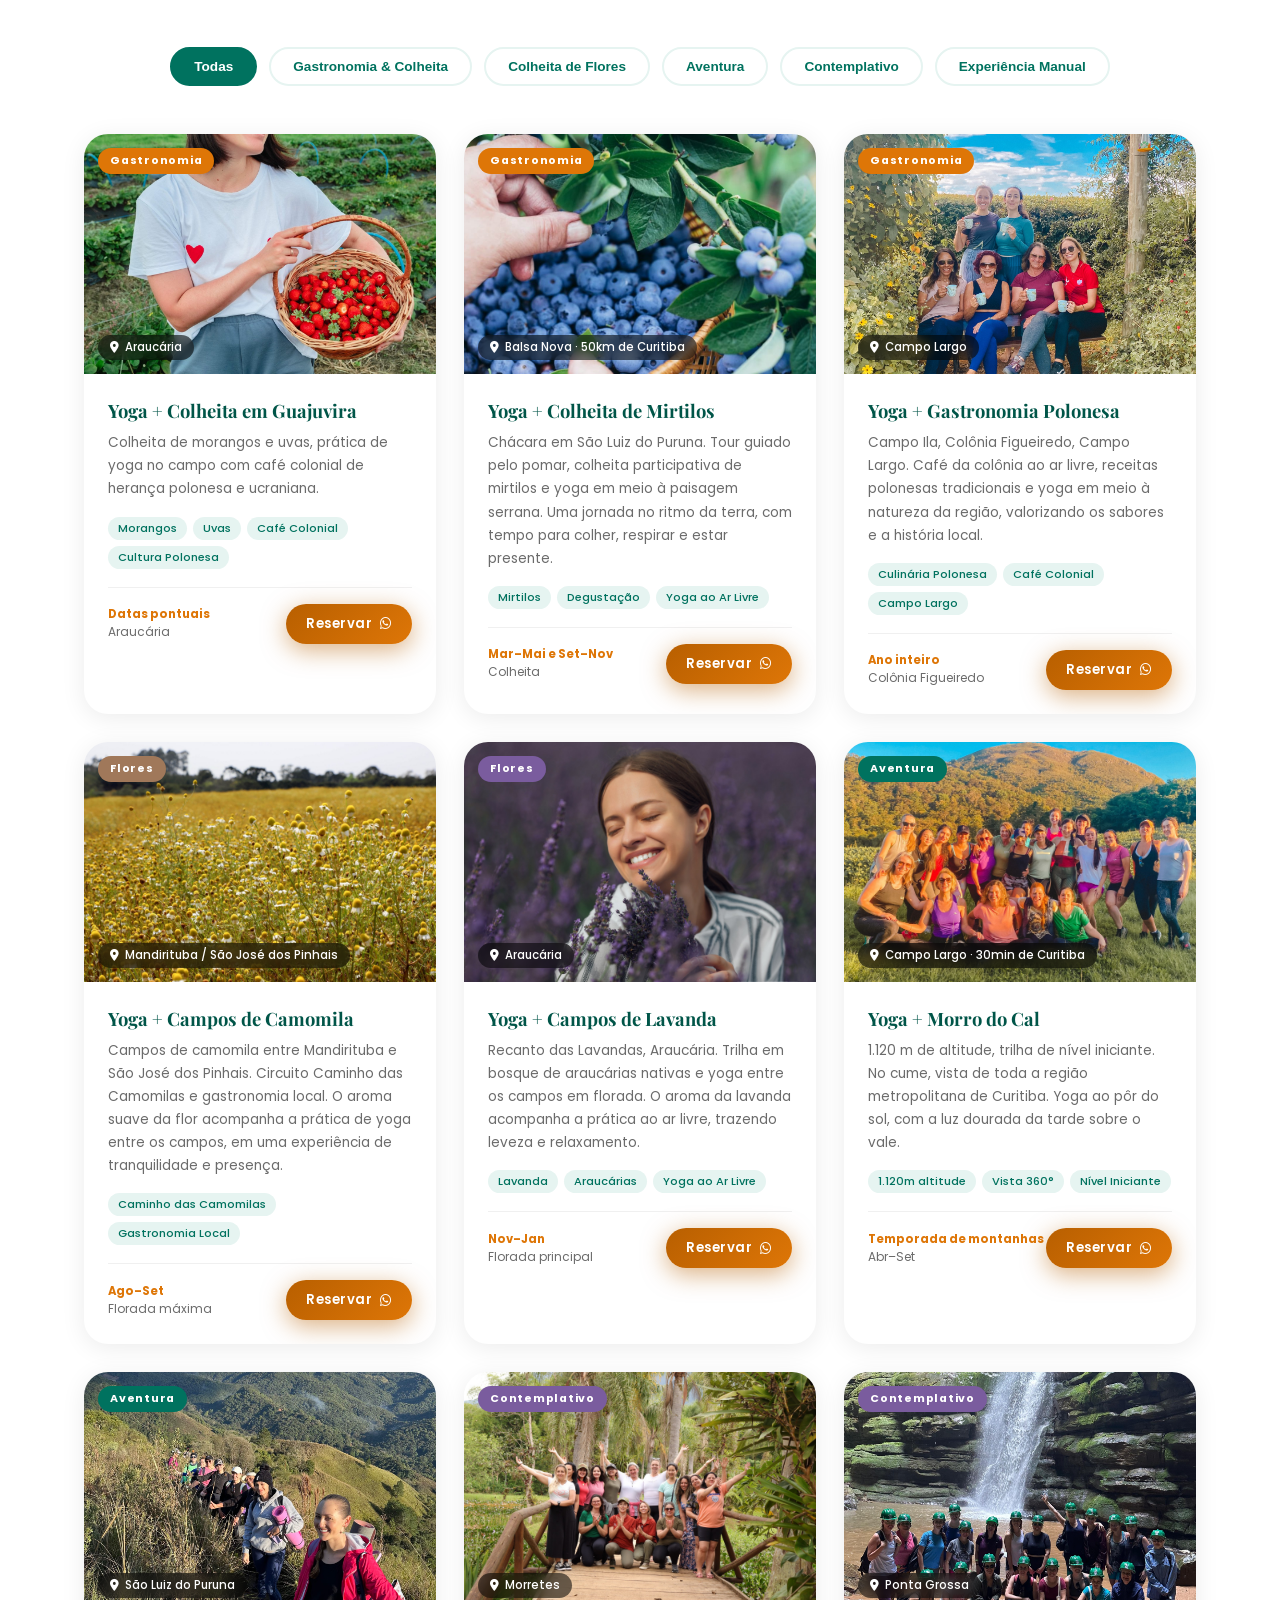
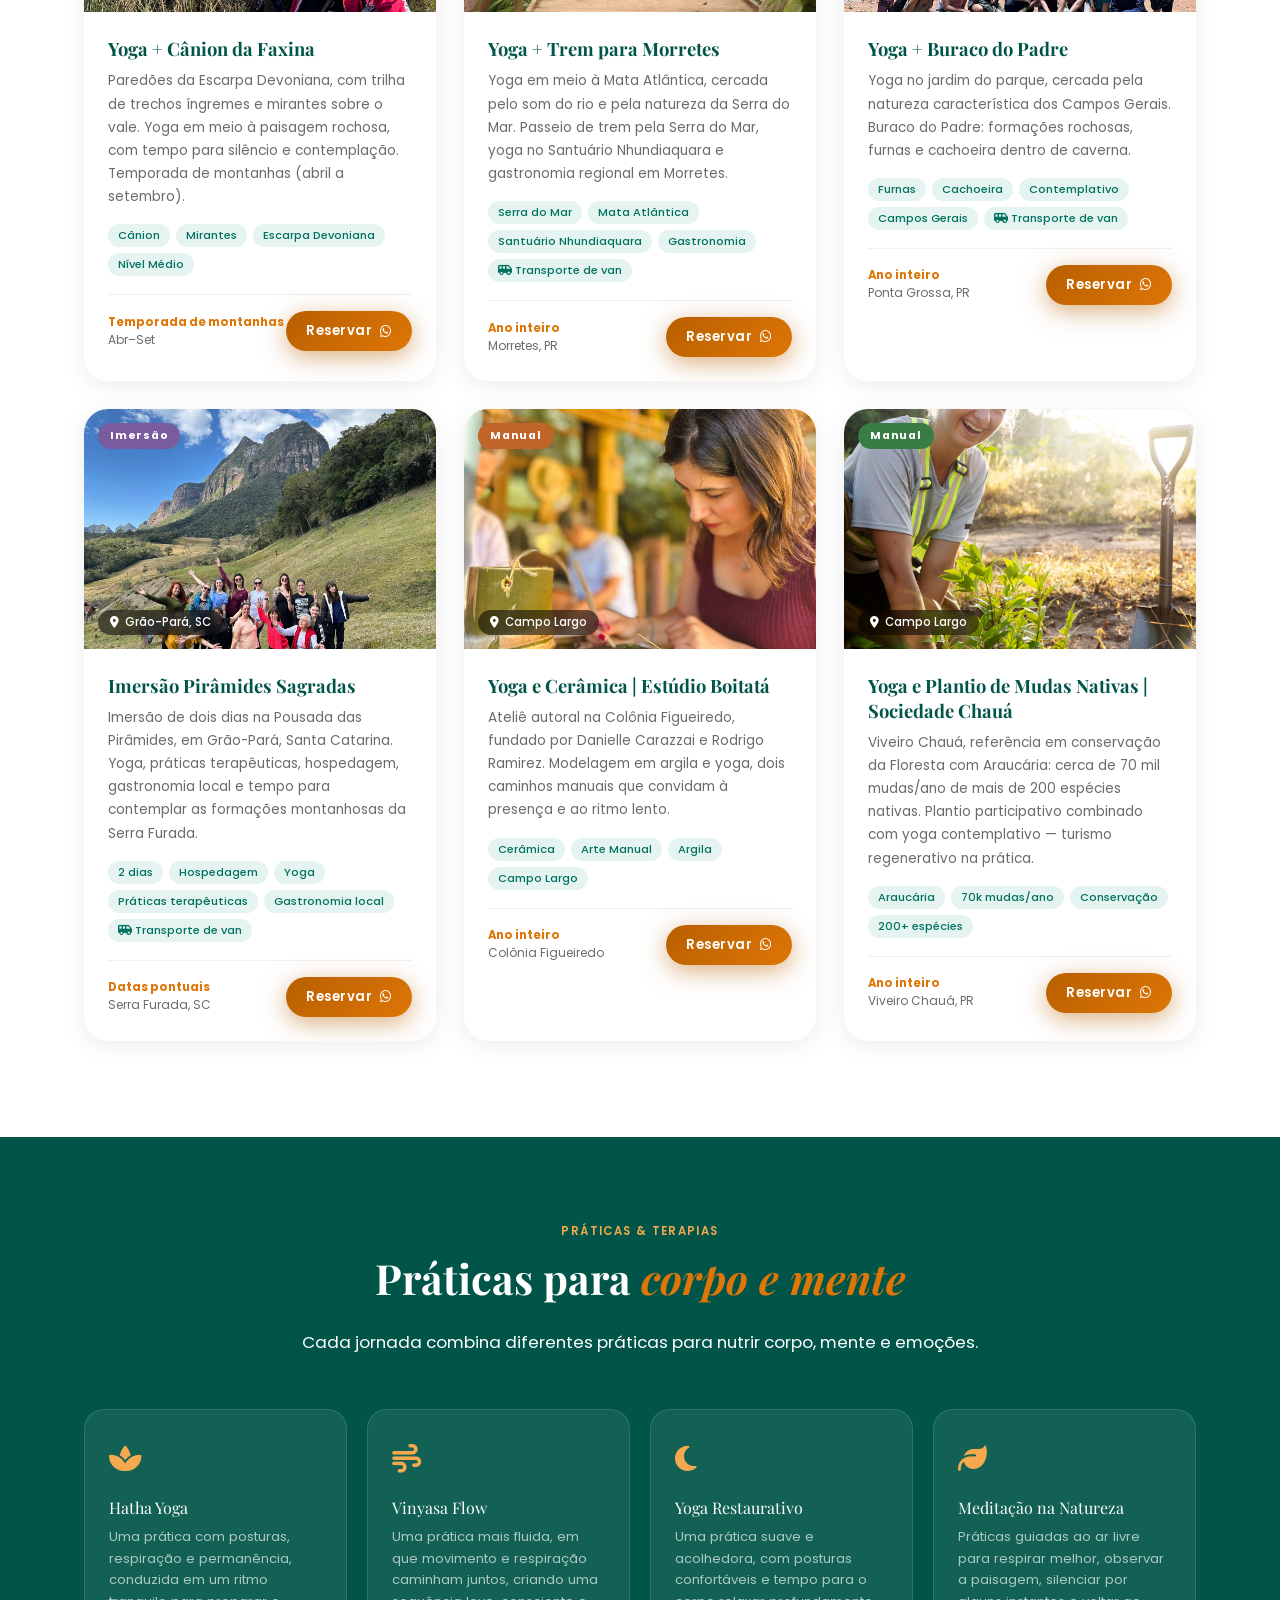
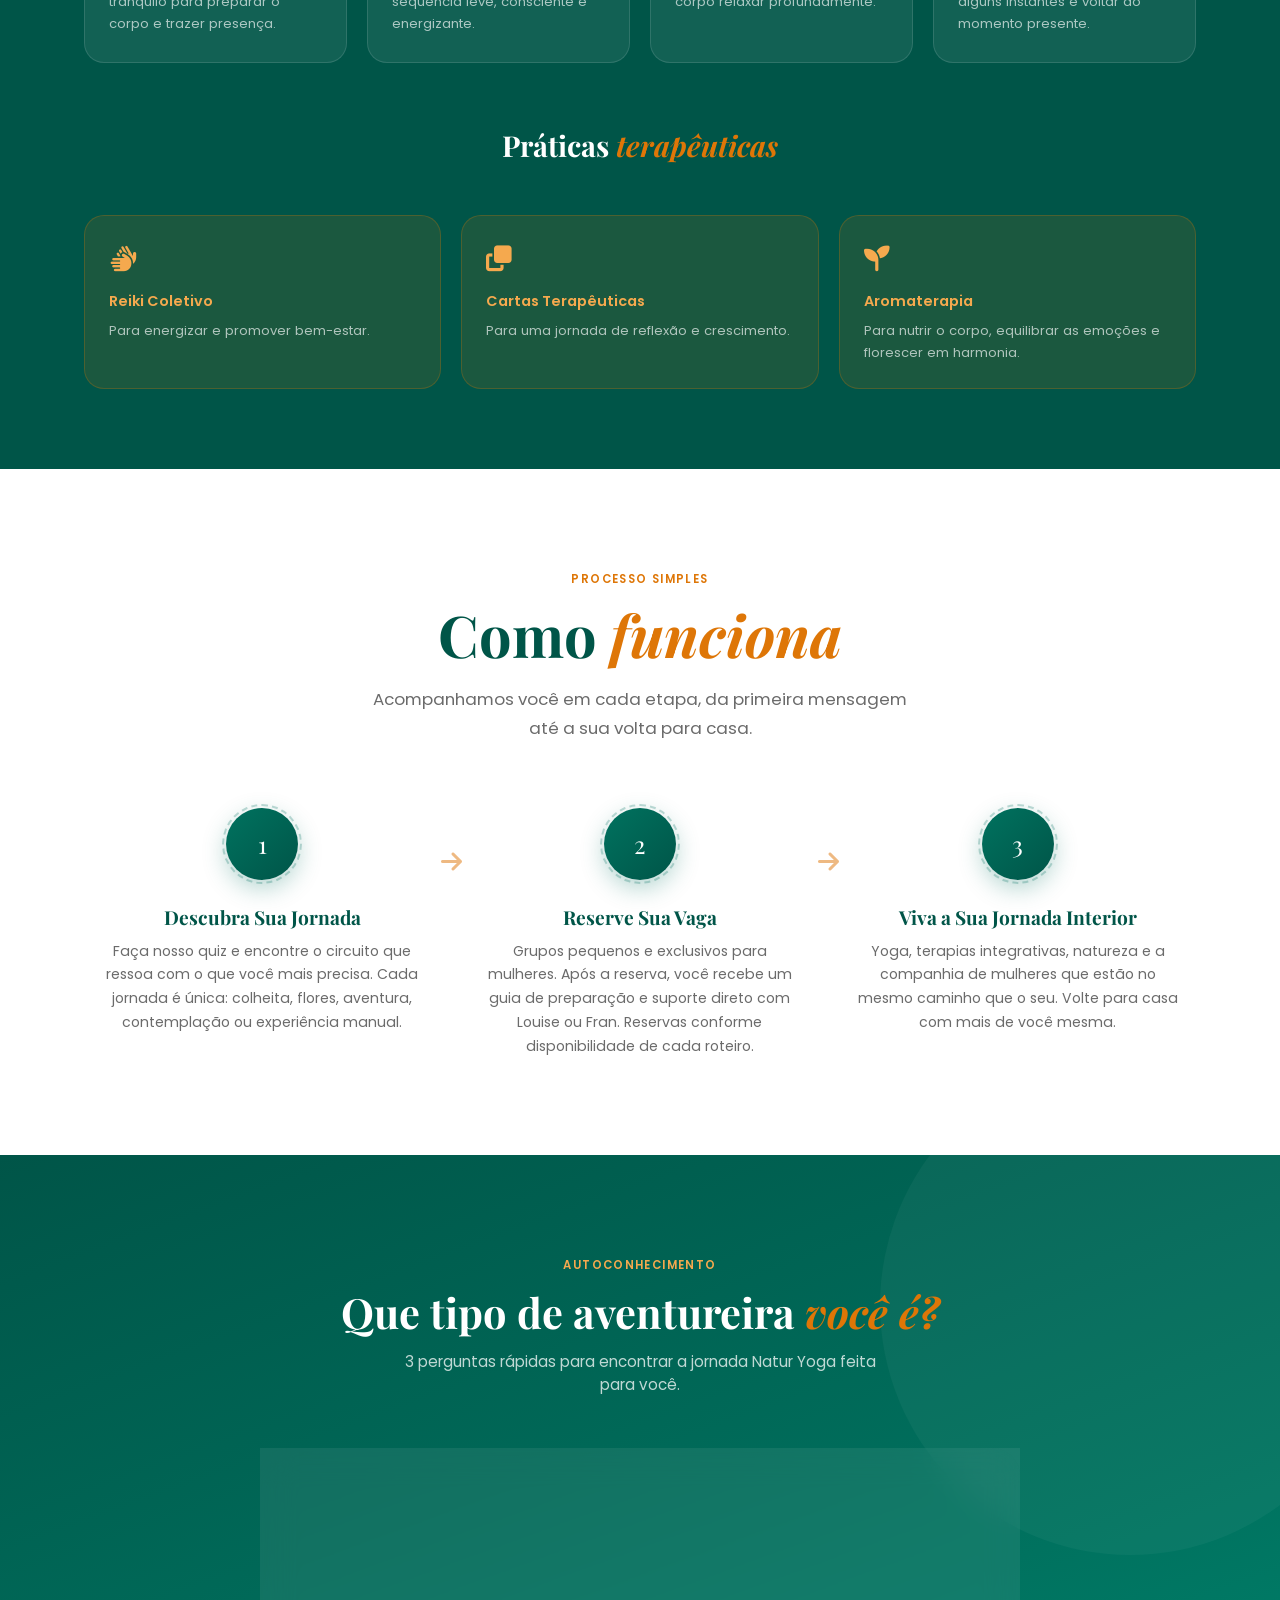
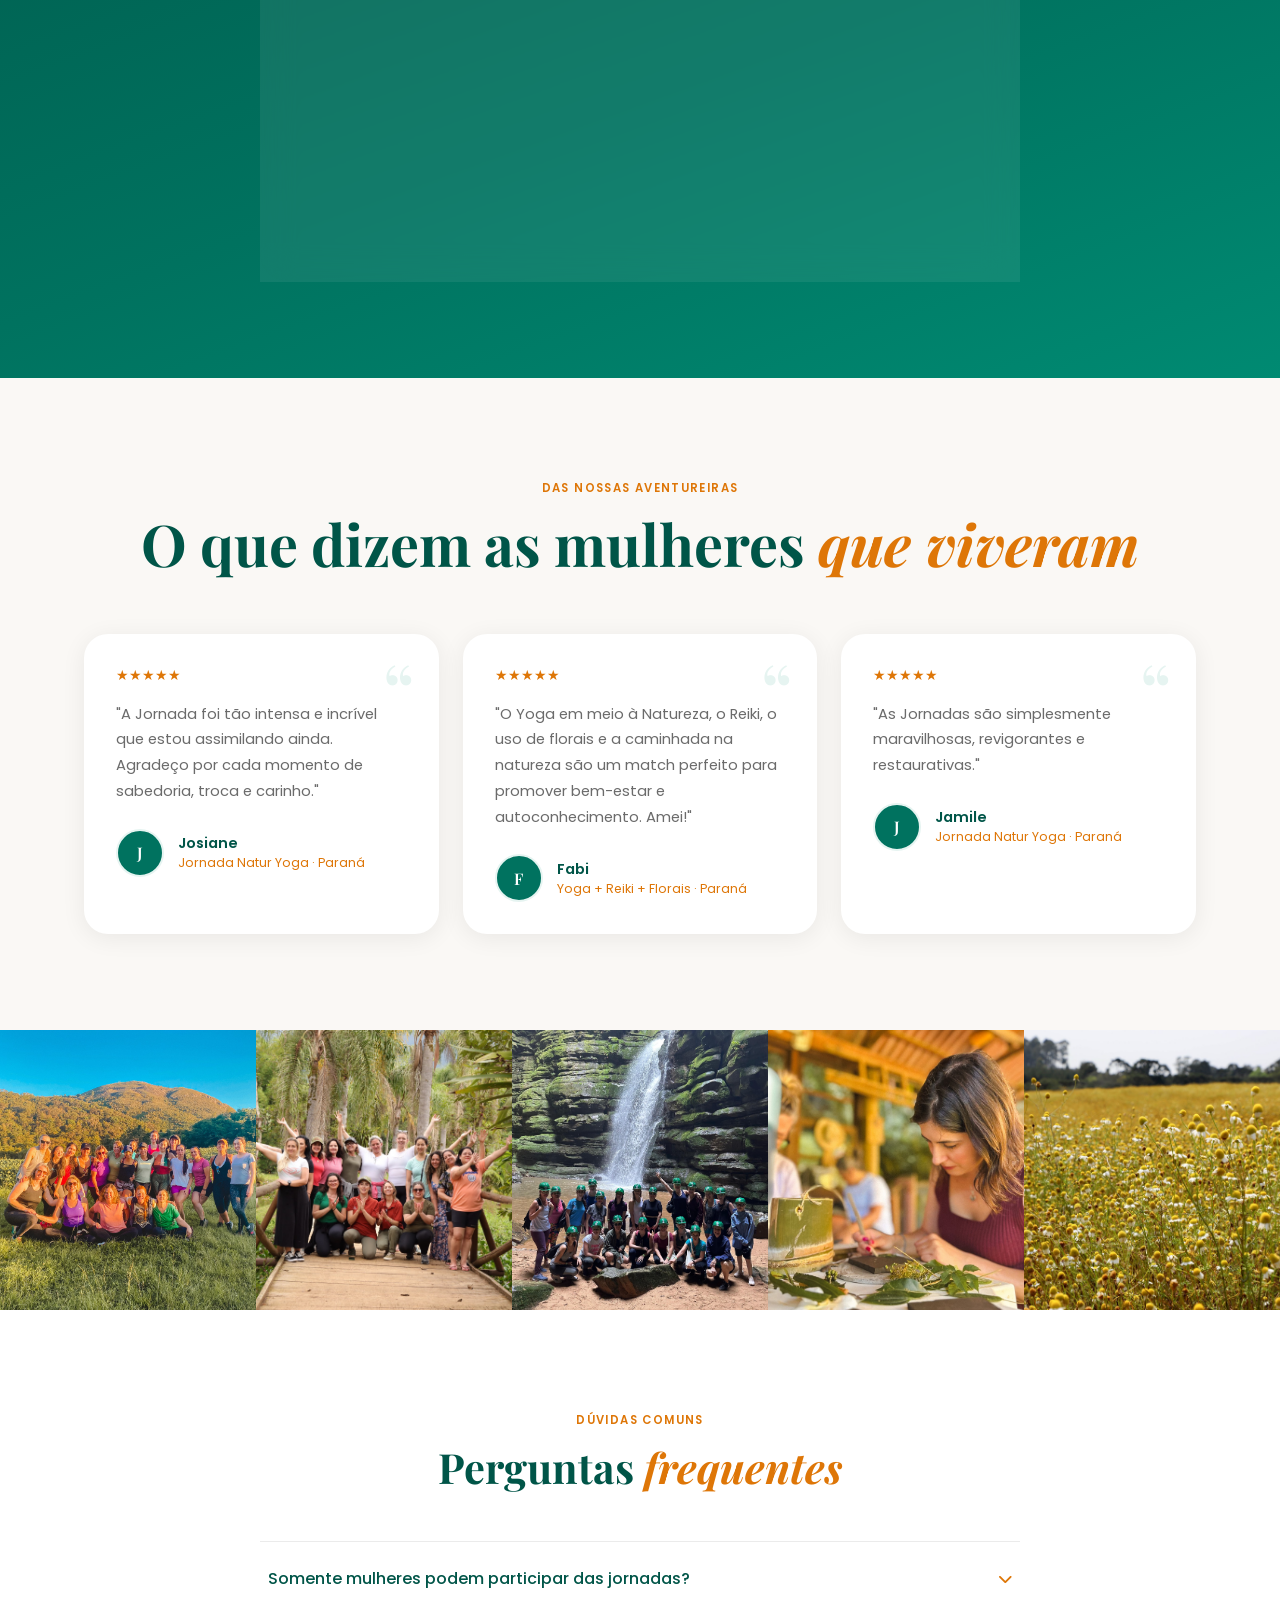
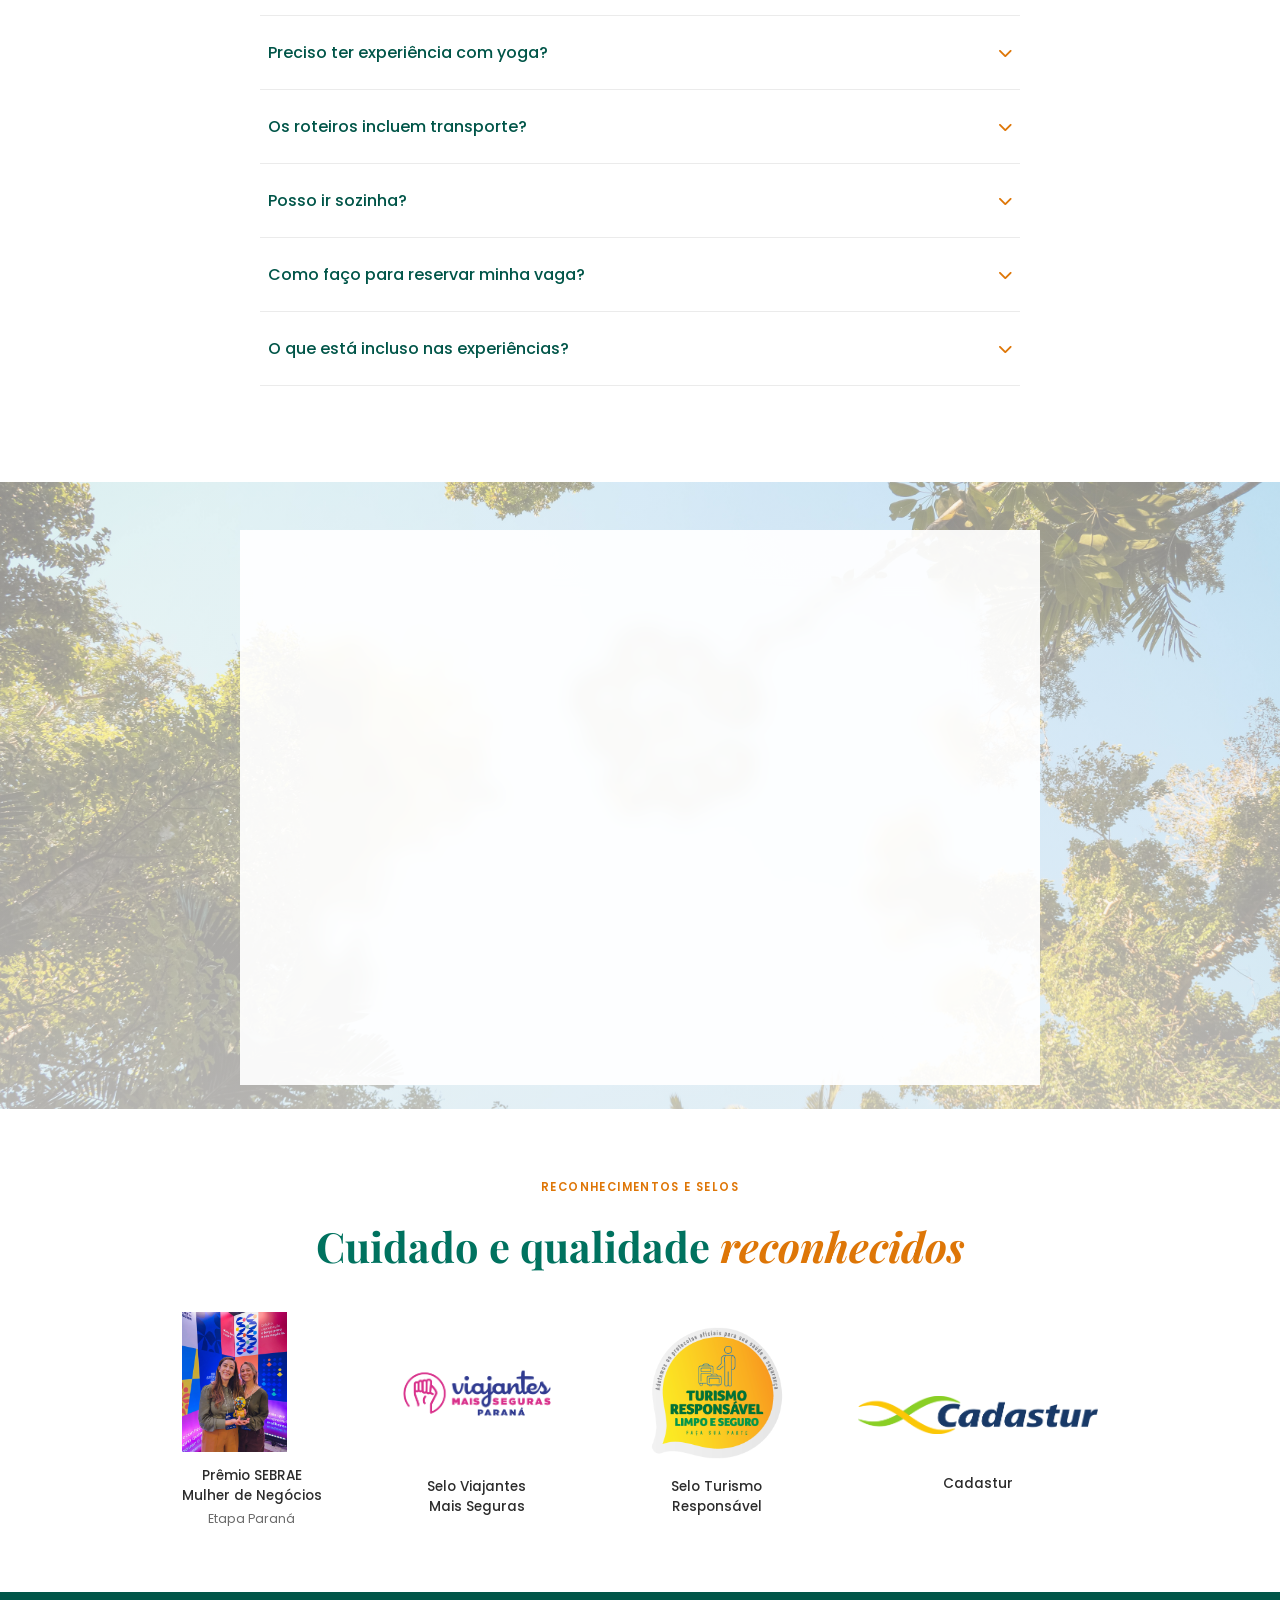
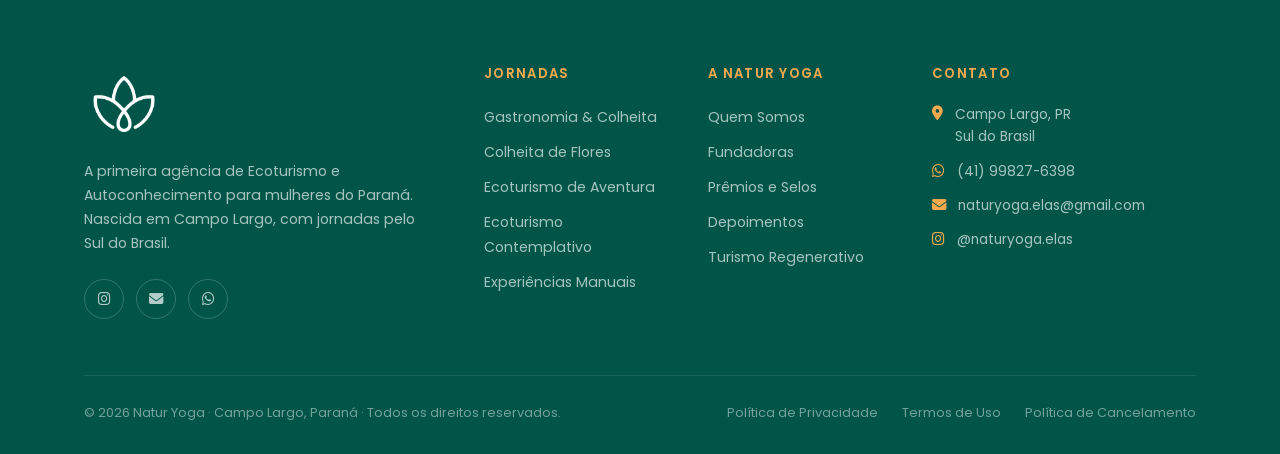
==== commit 7c6a89c2: "Optimize site: compress images, fix Hero, remove duplicates Performance overhaul reducing page weigh" ====
--- a/natur-yoga-redesign.html
+++ b/natur-yoga-redesign.html
@@ -67,7 +67,7 @@
     /* Hero */
     .hero { position:relative; min-height:100vh; display:flex; align-items:center; overflow:hidden; background:var(--green-d); }
     .hero__video { position:absolute; inset:0; width:100%; height:100%; object-fit:cover; object-position:center; z-index:0; }
-    .hero__bg { position:absolute; inset:0; background-image:linear-gradient(90deg, rgba(0,45,38,.95) 0%, rgba(0,45,38,.75) 45%, rgba(0,45,38,.15) 100%), url('Site%20Natur%20Yoga/Fundadoras.jpg'); background-size:cover; background-repeat:no-repeat; background-position:75% center; z-index:0; }
+    .hero__bg { display:none; }
     .hero::before { content:""; position:absolute; inset:0; z-index:1; background:linear-gradient(90deg, rgba(0,45,38,.92) 0%, rgba(0,45,38,.74) 42%, rgba(0,45,38,.34) 100%); pointer-events:none; }
     .hero__content { position:relative; z-index:2; max-width:1160px; margin:0 auto; padding:140px 24px 90px; text-align:left; width:100%; }
     .hero__inner { max-width:540px; }
@@ -399,10 +399,7 @@
 
 <!-- HERO -->
 <section class="hero">
-  <video class="hero__video" autoplay muted loop playsinline preload="auto" poster="Site%20Natur%20Yoga/Fundadoras.jpg">
-    <source src="Site%20Natur%20Yoga/video/naturyogacapa-720.mp4" type="video/mp4" />
-  </video>
-  <div class="hero__bg" aria-hidden="true" style="display:none;"></div>
+  <img class="hero__video" src="Site%20Natur%20Yoga/Fundadoras.jpg" alt="Fundadoras da Natur Yoga em meio à natureza" fetchpriority="high" decoding="async" />
   <div class="hero__content">
     <div class="hero__inner">
     <div class="hero__eyebrow">
@@ -457,8 +454,8 @@
   <div class="container">
     <div class="about__grid">
       <div class="about__img-wrap reveal">
-        <img class="about__img-main" src="Site%20Natur%20Yoga/Yoga%20com%20Passeio%20de%20Trem%20Morretes.JPG" alt="Yoga com passeio de trem em Morretes, Serra do Mar" style="object-position:center;" />
-        <img class="about__img-accent" src="Site%20Natur%20Yoga/imersao-piramides-sagradas.jpg" alt="Louise e Fran nas Pirâmides Sagradas" style="object-position:center;" />
+        <img class="about__img-main" src="Site%20Natur%20Yoga/Yoga%20com%20Passeio%20de%20Trem%20Morretes.JPG" alt="Yoga com passeio de trem em Morretes, Serra do Mar" style="object-position:center;" loading="lazy" />
+        <img class="about__img-accent" src="Site%20Natur%20Yoga/imersao-piramides-sagradas.jpg" alt="Louise e Fran nas Pirâmides Sagradas" style="object-position:center;" loading="lazy" />
         <div class="about__badge">
           <div class="about__badge-num">800+</div>
           <div class="about__badge-text">Mulheres<br>Viajantes</div>
@@ -501,7 +498,7 @@
     </div>
     <div class="founders__grid">
       <div class="founder-card reveal">
-        <img class="founder-card__img" src="Site%20Natur%20Yoga/Louise%20Schroeder.JPG" alt="Louise Schroeder" style="object-position:top;" />
+        <img class="founder-card__img" src="Site%20Natur%20Yoga/Louise%20Schroeder.JPG" alt="Louise Schroeder" style="object-position:top;" loading="lazy" />
         <div class="founder-card__body">
           <div class="founder-card__name">Louise Schroeder</div>
           <div class="founder-card__role">Idealizadora · Professora de Yoga · Terapeuta Integrativa</div>
@@ -517,7 +514,7 @@
         </div>
       </div>
       <div class="founder-card reveal">
-        <img class="founder-card__img" src="Site%20Natur%20Yoga/Francieli.png" alt="Francieli Biernaski, co-fundadora da Natur Yoga, no Pico Paraná" style="object-position:center 20%;" />
+        <img class="founder-card__img" src="Site%20Natur%20Yoga/Francieli.jpg" alt="Francieli Biernaski, co-fundadora da Natur Yoga, no Pico Paraná" style="object-position:center 20%;" loading="lazy" />
         <div class="founder-card__body">
           <div class="founder-card__name">Francieli Biernaski</div>
           <div class="founder-card__role">Co-fundadora · Engenheira Agrônoma · Guia de Turismo</div>
@@ -559,7 +556,7 @@
       <!-- Gastronomia & Colheita -->
       <div class="jornada-card reveal" data-cat="colheita">
         <div class="jornada-card__img">
-          <img src="Site%20Natur%20Yoga/guajuvira.jpg" alt="Yoga + Colheita em Guajuvira, Araucária" />
+          <img src="Site%20Natur%20Yoga/guajuvira.jpg" alt="Yoga + Colheita em Guajuvira, Araucária" loading="lazy" />
           <span class="jornada-card__badge badge-colheita">Gastronomia</span>
           <span class="jornada-card__loc"><i class="fas fa-map-marker-alt"></i> Araucária</span>
         </div>
@@ -581,7 +578,7 @@
 
       <div class="jornada-card reveal" data-cat="colheita">
         <div class="jornada-card__img">
-          <img src="Site%20Natur%20Yoga/Yoga%20%2B%20Colheita%20de%20Kiwi%20%26%20Mirtilos.jpg" alt="Yoga + Colheita de Mirtilos" />
+          <img src="Site%20Natur%20Yoga/kiwi-mirtilos.jpg" alt="Yoga + Colheita de Mirtilos" loading="lazy" />
           <span class="jornada-card__badge badge-colheita">Gastronomia</span>
           <span class="jornada-card__loc"><i class="fas fa-map-marker-alt"></i> Balsa Nova · 50km de Curitiba</span>
         </div>
@@ -602,7 +599,7 @@
 
       <div class="jornada-card reveal" data-cat="colheita">
         <div class="jornada-card__img">
-          <img src="Site%20Natur%20Yoga/Yoga%20%2B%20Gastronomia%20Polonesa.jpg" alt="Yoga + Gastronomia Polonesa" />
+          <img src="Site%20Natur%20Yoga/Yoga%20%2B%20Gastronomia%20Polonesa.jpg" alt="Yoga + Gastronomia Polonesa" loading="lazy" />
           <span class="jornada-card__badge badge-colheita">Gastronomia</span>
           <span class="jornada-card__loc"><i class="fas fa-map-marker-alt"></i> Campo Largo</span>
         </div>
@@ -624,7 +621,7 @@
       <!-- Flores -->
       <div class="jornada-card reveal" data-cat="flores">
         <div class="jornada-card__img">
-          <img src="Site%20Natur%20Yoga/Campos%20de%20Camomila.jpg" alt="Yoga + Campos de Camomila" />
+          <img src="Site%20Natur%20Yoga/Campos%20de%20Camomila.jpg" alt="Yoga + Campos de Camomila" loading="lazy" />
           <span class="jornada-card__badge" style="background:#a0785a;">Flores</span>
           <span class="jornada-card__loc"><i class="fas fa-map-marker-alt"></i> Mandirituba / São José dos Pinhais</span>
         </div>
@@ -644,7 +641,7 @@
 
       <div class="jornada-card reveal" data-cat="flores">
         <div class="jornada-card__img">
-          <img src="Site%20Natur%20Yoga/lavanda.jpg" alt="Yoga em campo de lavanda, Recanto das Lavandas em Araucária" />
+          <img src="Site%20Natur%20Yoga/lavanda.jpg" alt="Yoga em campo de lavanda, Recanto das Lavandas em Araucária" loading="lazy" />
           <span class="jornada-card__badge" style="background:#7a5c9e;">Flores</span>
           <span class="jornada-card__loc"><i class="fas fa-map-marker-alt"></i> Araucária</span>
         </div>
@@ -666,7 +663,7 @@
       <!-- Aventura -->
       <div class="jornada-card reveal" data-cat="aventura">
         <div class="jornada-card__img">
-          <img src="Site%20Natur%20Yoga/Morro%20do%20Cal.jpg" alt="Yoga + Morro do Cal" />
+          <img src="Site%20Natur%20Yoga/Morro%20do%20Cal.jpg" alt="Yoga + Morro do Cal" loading="lazy" />
           <span class="jornada-card__badge badge-aventura">Aventura</span>
           <span class="jornada-card__loc"><i class="fas fa-map-marker-alt"></i> Campo Largo · 30min de Curitiba</span>
         </div>
@@ -687,7 +684,7 @@
 
       <div class="jornada-card reveal" data-cat="aventura">
         <div class="jornada-card__img">
-          <img src="Site%20Natur%20Yoga/Yoga%20Canion%20da%20Faxina.jpeg" alt="Yoga + Cânion da Faxina" style="image-orientation:from-image;" />
+          <img src="Site%20Natur%20Yoga/Yoga%20Canion%20da%20Faxina.jpeg" alt="Yoga + Cânion da Faxina" style="image-orientation:from-image;" loading="lazy" />
           <span class="jornada-card__badge badge-aventura">Aventura</span>
           <span class="jornada-card__loc"><i class="fas fa-map-marker-alt"></i> São Luiz do Puruna</span>
         </div>
@@ -710,7 +707,7 @@
       <!-- Contemplativo -->
       <div class="jornada-card reveal" data-cat="contemp">
         <div class="jornada-card__img">
-          <img src="Site%20Natur%20Yoga/Yoga%20com%20Passeio%20de%20Trem%20Morretes.JPG" alt="Yoga + Trem para Morretes" />
+          <img src="Site%20Natur%20Yoga/Yoga%20com%20Passeio%20de%20Trem%20Morretes.JPG" alt="Yoga + Trem para Morretes" loading="lazy" />
           <span class="jornada-card__badge badge-contemp">Contemplativo</span>
           <span class="jornada-card__loc"><i class="fas fa-map-marker-alt"></i> Morretes</span>
         </div>
@@ -733,7 +730,7 @@
 
       <div class="jornada-card reveal" data-cat="contemp">
         <div class="jornada-card__img">
-          <img src="Site%20Natur%20Yoga/Yoga%20no%20Buraco%20do%20Padre.JPG" alt="Yoga + Buraco do Padre" />
+          <img src="Site%20Natur%20Yoga/Yoga%20no%20Buraco%20do%20Padre.JPG" alt="Yoga + Buraco do Padre" loading="lazy" />
           <span class="jornada-card__badge badge-contemp">Contemplativo</span>
           <span class="jornada-card__loc"><i class="fas fa-map-marker-alt"></i> Ponta Grossa</span>
         </div>
@@ -756,7 +753,7 @@
 
       <div class="jornada-card reveal" data-cat="contemp">
         <div class="jornada-card__img">
-          <img src="Site%20Natur%20Yoga/imersao-piramides-sagradas.jpg" alt="Imersão Pirâmides Sagradas — Grão-Pará, SC" />
+          <img src="Site%20Natur%20Yoga/imersao-piramides-sagradas.jpg" alt="Imersão Pirâmides Sagradas — Grão-Pará, SC" loading="lazy" />
           <span class="jornada-card__badge badge-contemp">Imersão</span>
           <span class="jornada-card__loc"><i class="fas fa-map-marker-alt"></i> Grão-Pará, SC</span>
         </div>
@@ -781,7 +778,7 @@
       <!-- Manual -->
       <div class="jornada-card reveal" data-cat="manual">
         <div class="jornada-card__img">
-          <img src="Site%20Natur%20Yoga/Yoga%20com%20ceramica.jpg" alt="Yoga e Cerâmica — Estúdio Boitatá" />
+          <img src="Site%20Natur%20Yoga/Yoga%20com%20ceramica.jpg" alt="Yoga e Cerâmica — Estúdio Boitatá" loading="lazy" />
           <span class="jornada-card__badge" style="background:#c0642a;">Manual</span>
           <span class="jornada-card__loc"><i class="fas fa-map-marker-alt"></i> Campo Largo</span>
         </div>
@@ -803,7 +800,7 @@
 
       <div class="jornada-card reveal" data-cat="manual">
         <div class="jornada-card__img">
-          <img src="Site%20Natur%20Yoga/chaua.jpg" alt="Yoga e Plantio de Mudas Nativas no Viveiro Chauá" />
+          <img src="Site%20Natur%20Yoga/chaua.jpg" alt="Yoga e Plantio de Mudas Nativas no Viveiro Chauá" loading="lazy" />
           <span class="jornada-card__badge" style="background:#3a7d44;">Manual</span>
           <span class="jornada-card__loc"><i class="fas fa-map-marker-alt"></i> Campo Largo</span>
         </div>
@@ -1012,11 +1009,11 @@
 
 <!-- GALLERY -->
 <div class="gallery">
-  <div class="gallery__item"><img src="Site%20Natur%20Yoga/Morro%20do%20Cal.jpg" alt="Yoga na natureza Paraná" /></div>
-  <div class="gallery__item"><img src="Site%20Natur%20Yoga/Yoga%20com%20Passeio%20de%20Trem%20Morretes.JPG" alt="Jornada Morretes" /></div>
-  <div class="gallery__item"><img src="Site%20Natur%20Yoga/Yoga%20no%20Buraco%20do%20Padre.JPG" alt="Buraco do Padre" /></div>
-  <div class="gallery__item"><img src="Site%20Natur%20Yoga/Yoga%20com%20ceramica.jpg" alt="Yoga e Cerâmica" /></div>
-  <div class="gallery__item"><img src="Site%20Natur%20Yoga/Campos%20de%20Camomila.jpg" alt="Yoga em campos de camomila" /></div>
+  <div class="gallery__item"><img src="Site%20Natur%20Yoga/Morro%20do%20Cal.jpg" alt="Yoga na natureza Paraná" loading="lazy" /></div>
+  <div class="gallery__item"><img src="Site%20Natur%20Yoga/Yoga%20com%20Passeio%20de%20Trem%20Morretes.JPG" alt="Jornada Morretes" loading="lazy" /></div>
+  <div class="gallery__item"><img src="Site%20Natur%20Yoga/Yoga%20no%20Buraco%20do%20Padre.JPG" alt="Buraco do Padre" loading="lazy" /></div>
+  <div class="gallery__item"><img src="Site%20Natur%20Yoga/Yoga%20com%20ceramica.jpg" alt="Yoga e Cerâmica" loading="lazy" /></div>
+  <div class="gallery__item"><img src="Site%20Natur%20Yoga/Campos%20de%20Camomila.jpg" alt="Yoga em campos de camomila" loading="lazy" /></div>
 </div>
 
 <!-- FAQ -->
@@ -1076,20 +1073,20 @@
     </div>
     <div class="seals-grid" style="display:flex;align-items:center;justify-content:center;flex-wrap:wrap;gap:56px;">
       <div style="text-align:center;max-width:200px;">
-        <img src="Site%20Natur%20Yoga/Premio%20sebrae.JPG" alt="Prêmio SEBRAE Mulher de Negócios — Etapa Paraná" style="height:140px;width:auto;object-fit:contain;" />
+        <img src="Site%20Natur%20Yoga/Premio%20sebrae.JPG" alt="Prêmio SEBRAE Mulher de Negócios — Etapa Paraná" style="height:140px;width:auto;object-fit:contain;" loading="lazy" />
         <p style="margin-top:14px;font-size:.85rem;color:var(--text);font-weight:500;">Prêmio SEBRAE<br>Mulher de Negócios</p>
         <p style="font-size:.78rem;color:var(--muted);margin-top:4px;">Etapa Paraná</p>
       </div>
       <div style="text-align:center;max-width:200px;">
-        <img src="Site%20Natur%20Yoga/seloviajantesmaisseguras.png" alt="Selo Viajantes Mais Seguras Paraná" style="height:140px;width:auto;object-fit:contain;" />
+        <img src="Site%20Natur%20Yoga/seloviajantesmaisseguras.png" alt="Selo Viajantes Mais Seguras Paraná" style="height:140px;width:auto;object-fit:contain;" loading="lazy" />
         <p style="margin-top:14px;font-size:.85rem;color:var(--text);font-weight:500;">Selo Viajantes<br>Mais Seguras</p>
       </div>
       <div style="text-align:center;max-width:200px;">
-        <img src="Site%20Natur%20Yoga/seloturismoresponsavel.png" alt="Selo Turismo Responsável" style="height:140px;width:auto;object-fit:contain;" />
+        <img src="Site%20Natur%20Yoga/seloturismoresponsavel.png" alt="Selo Turismo Responsável" style="height:140px;width:auto;object-fit:contain;" loading="lazy" />
         <p style="margin-top:14px;font-size:.85rem;color:var(--text);font-weight:500;">Selo Turismo<br>Responsável</p>
       </div>
       <div style="text-align:center;max-width:240px;">
-        <img src="Site%20Natur%20Yoga/cadastur.png" alt="Cadastur — Ministério do Turismo" style="height:90px;width:auto;object-fit:contain;margin-top:25px;" />
+        <img src="Site%20Natur%20Yoga/cadastur.png" alt="Cadastur — Ministério do Turismo" style="height:90px;width:auto;object-fit:contain;margin-top:25px;" loading="lazy" />
         <p style="margin-top:14px;font-size:.85rem;color:var(--text);font-weight:500;">Cadastur</p>
       </div>
     </div>
@@ -1101,7 +1098,7 @@
   <div class="container">
     <div class="footer__grid">
       <div class="footer__brand">
-        <img class="footer__logo-img" src="Site%20Natur%20Yoga/Logo%20Natur%20Yoga%20Laranja.png" alt="Natur Yoga" style="height:80px;width:auto;filter:brightness(0) invert(1);margin-bottom:0;" />
+        <img class="footer__logo-img" src="Site%20Natur%20Yoga/Logo%20Natur%20Yoga%20Laranja.png" alt="Natur Yoga" style="height:80px;width:auto;filter:brightness(0) invert(1);margin-bottom:0;" loading="lazy" />
         <p>A primeira agência de Ecoturismo e Autoconhecimento para mulheres do Paraná. Nascida em Campo Largo, com jornadas pelo Sul do Brasil.</p>
         <div class="footer__social">
           <a href="https://instagram.com/naturyoga.elas" target="_blank" rel="noopener" aria-label="Instagram"><i class="fab fa-instagram"></i></a>
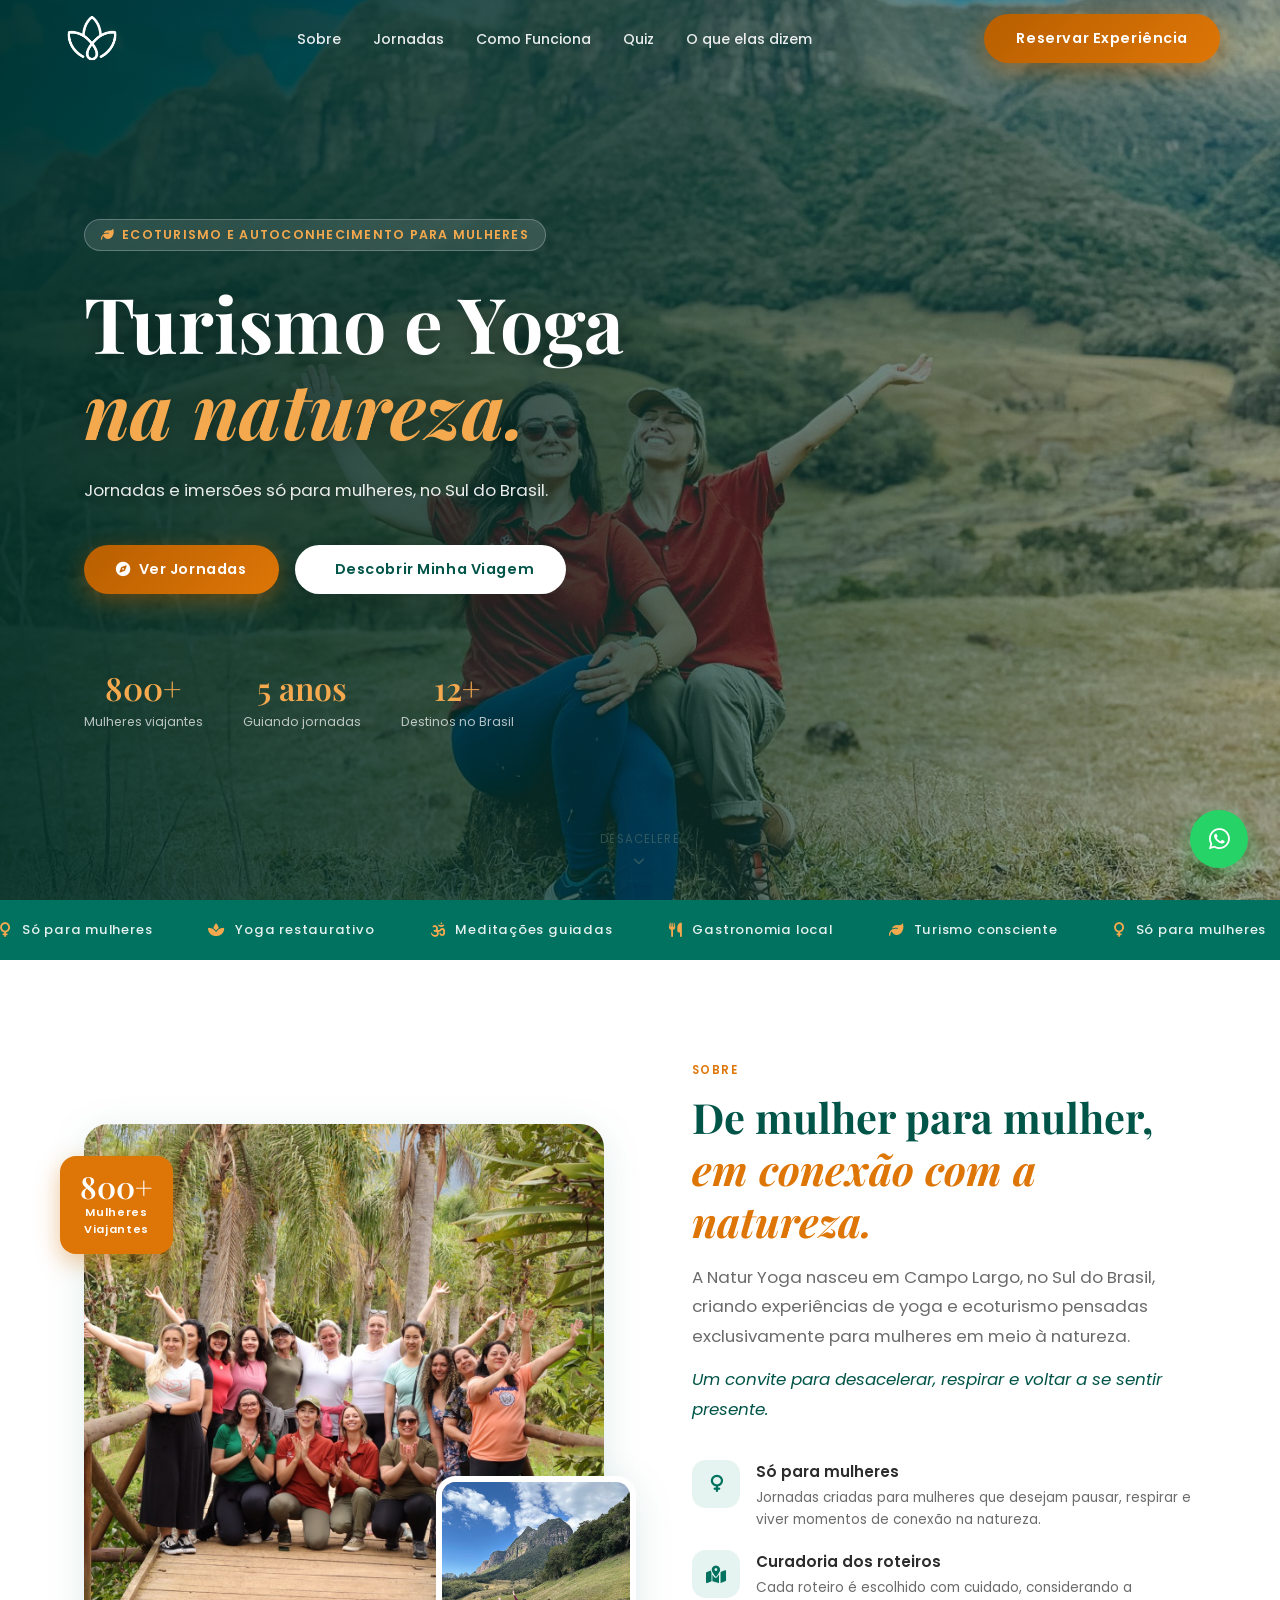
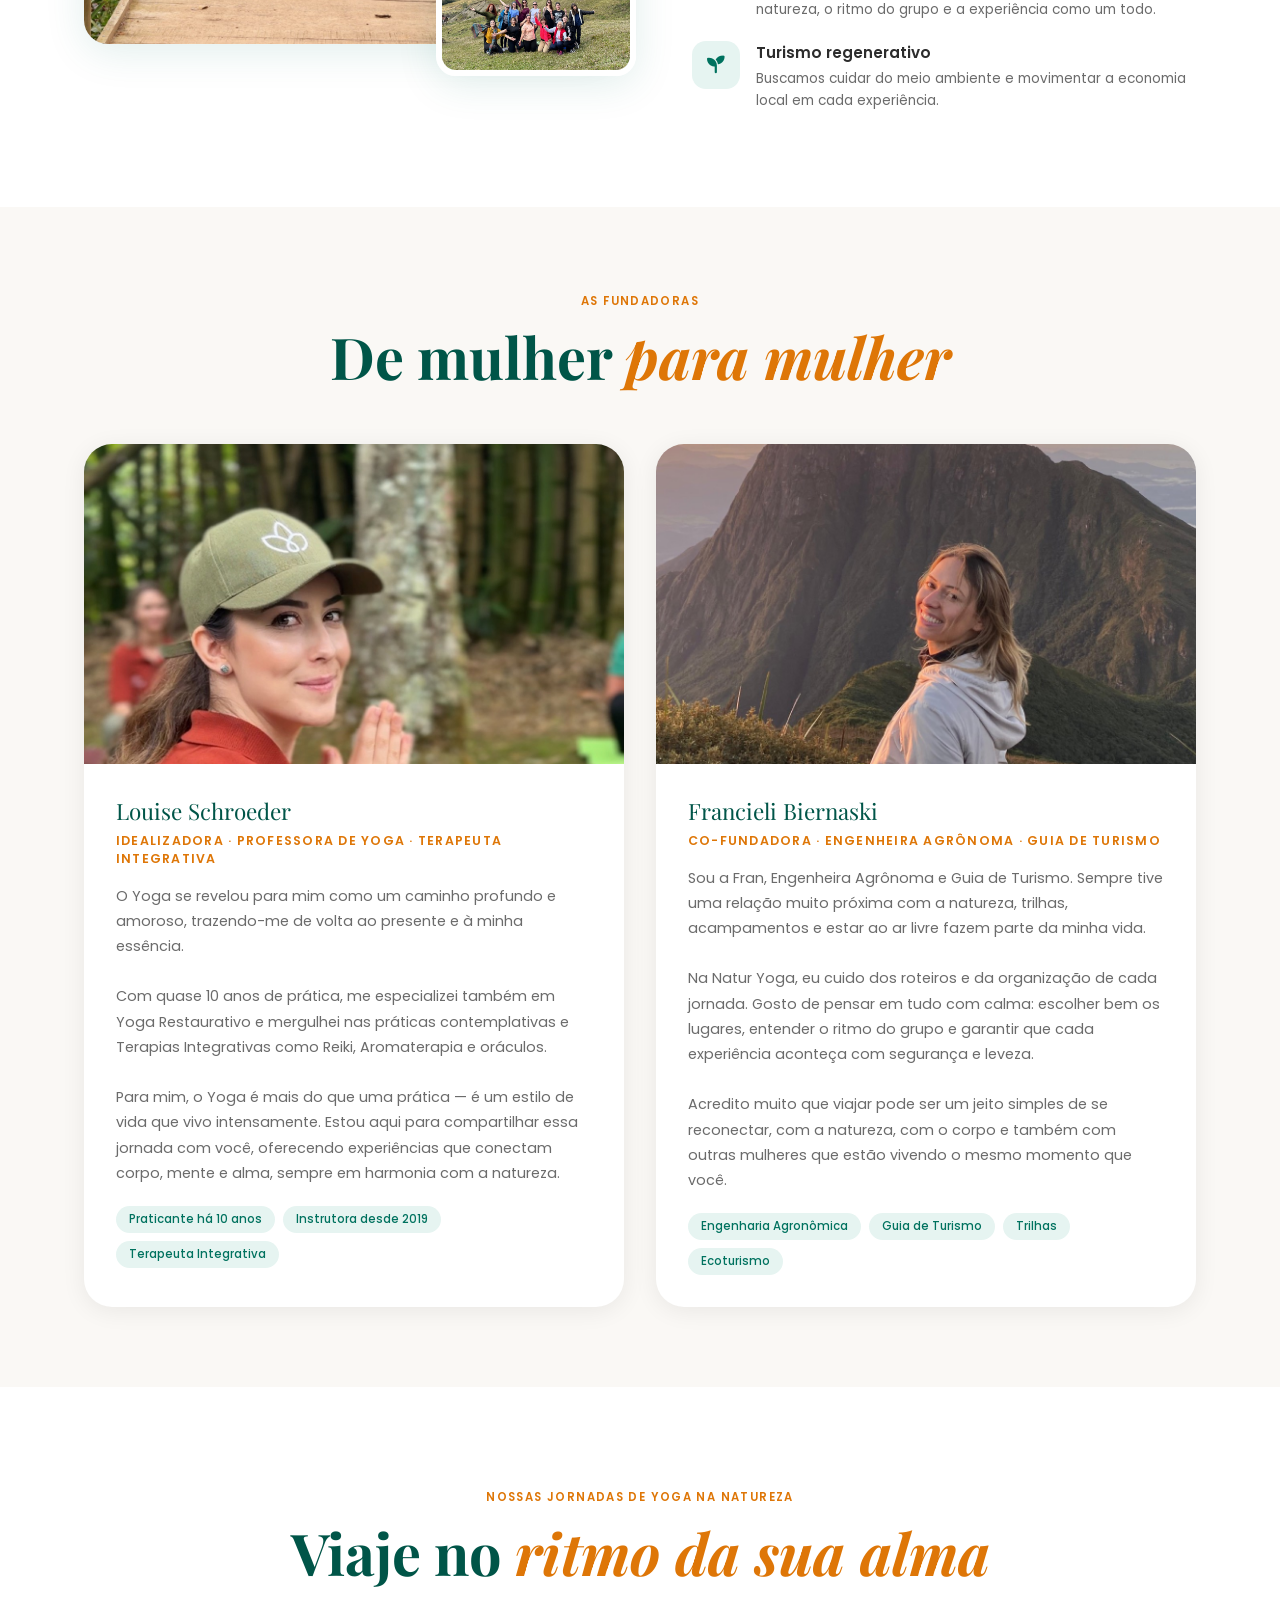
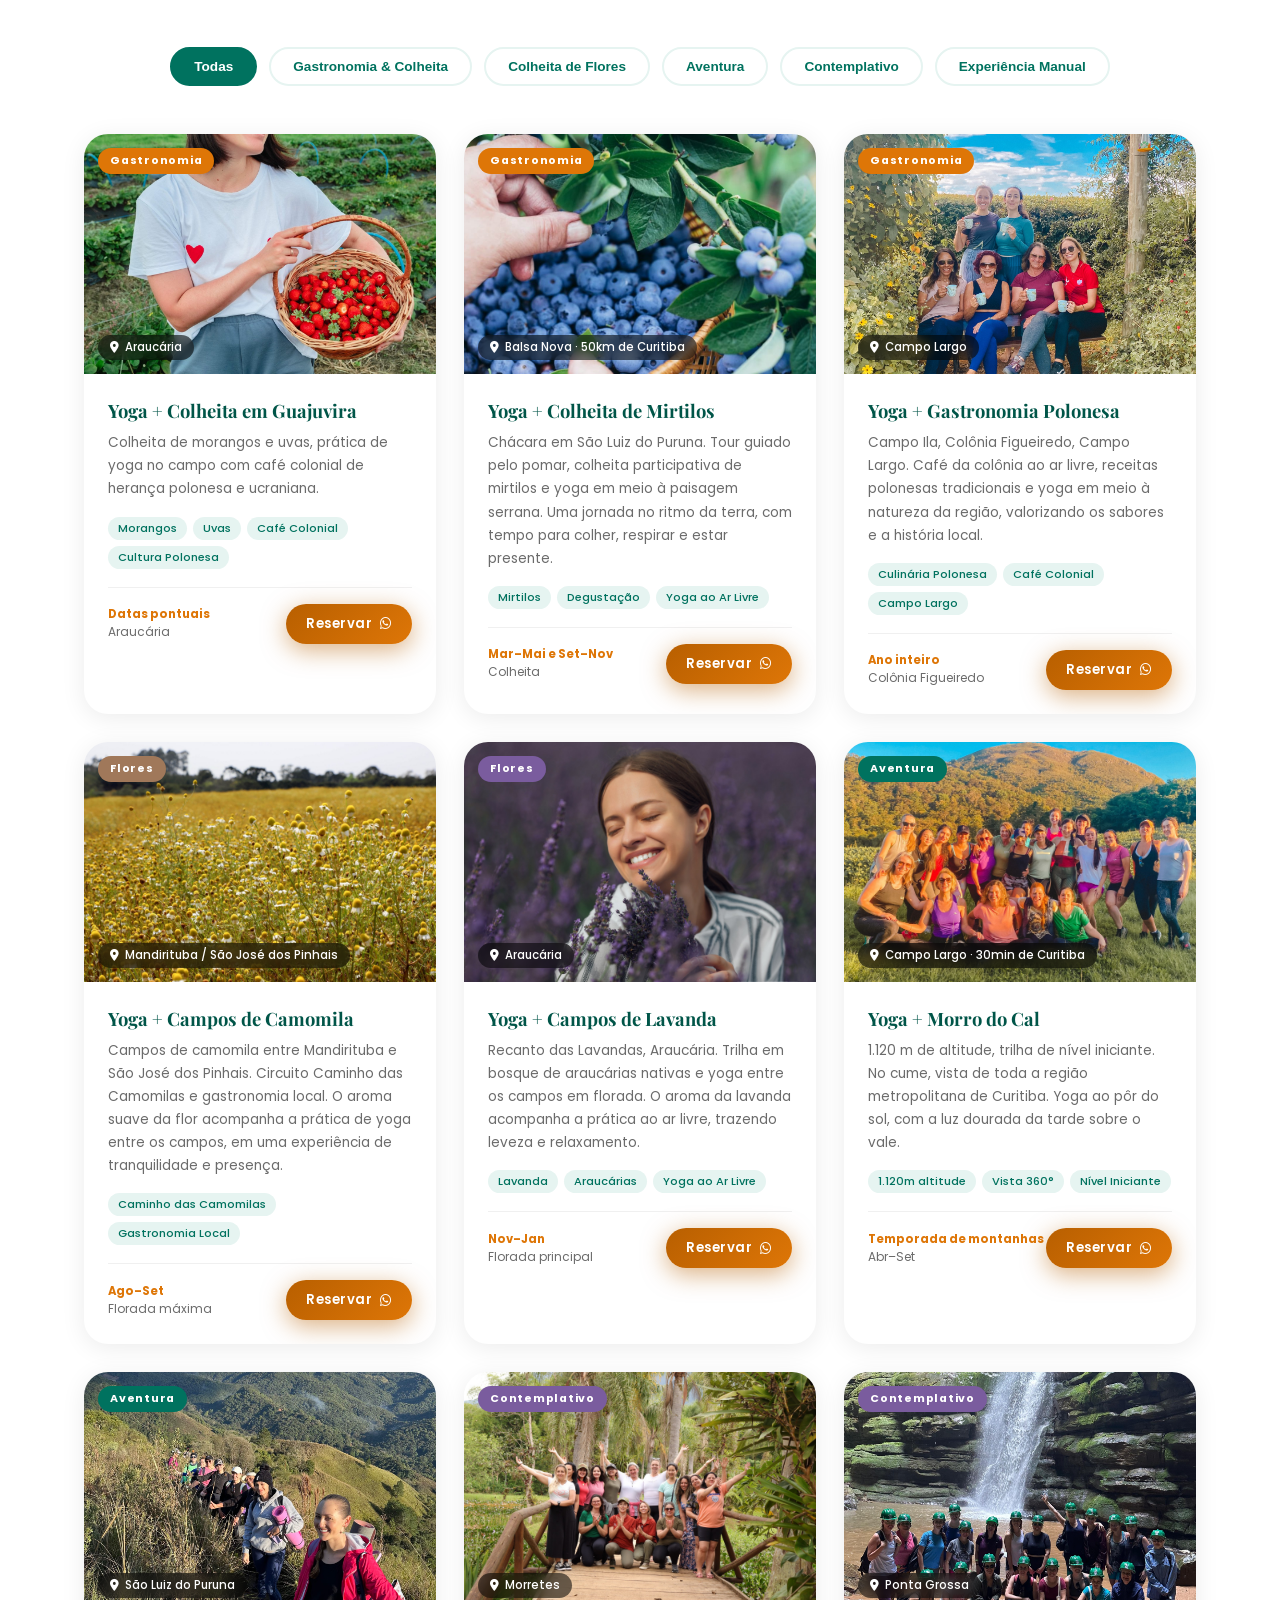
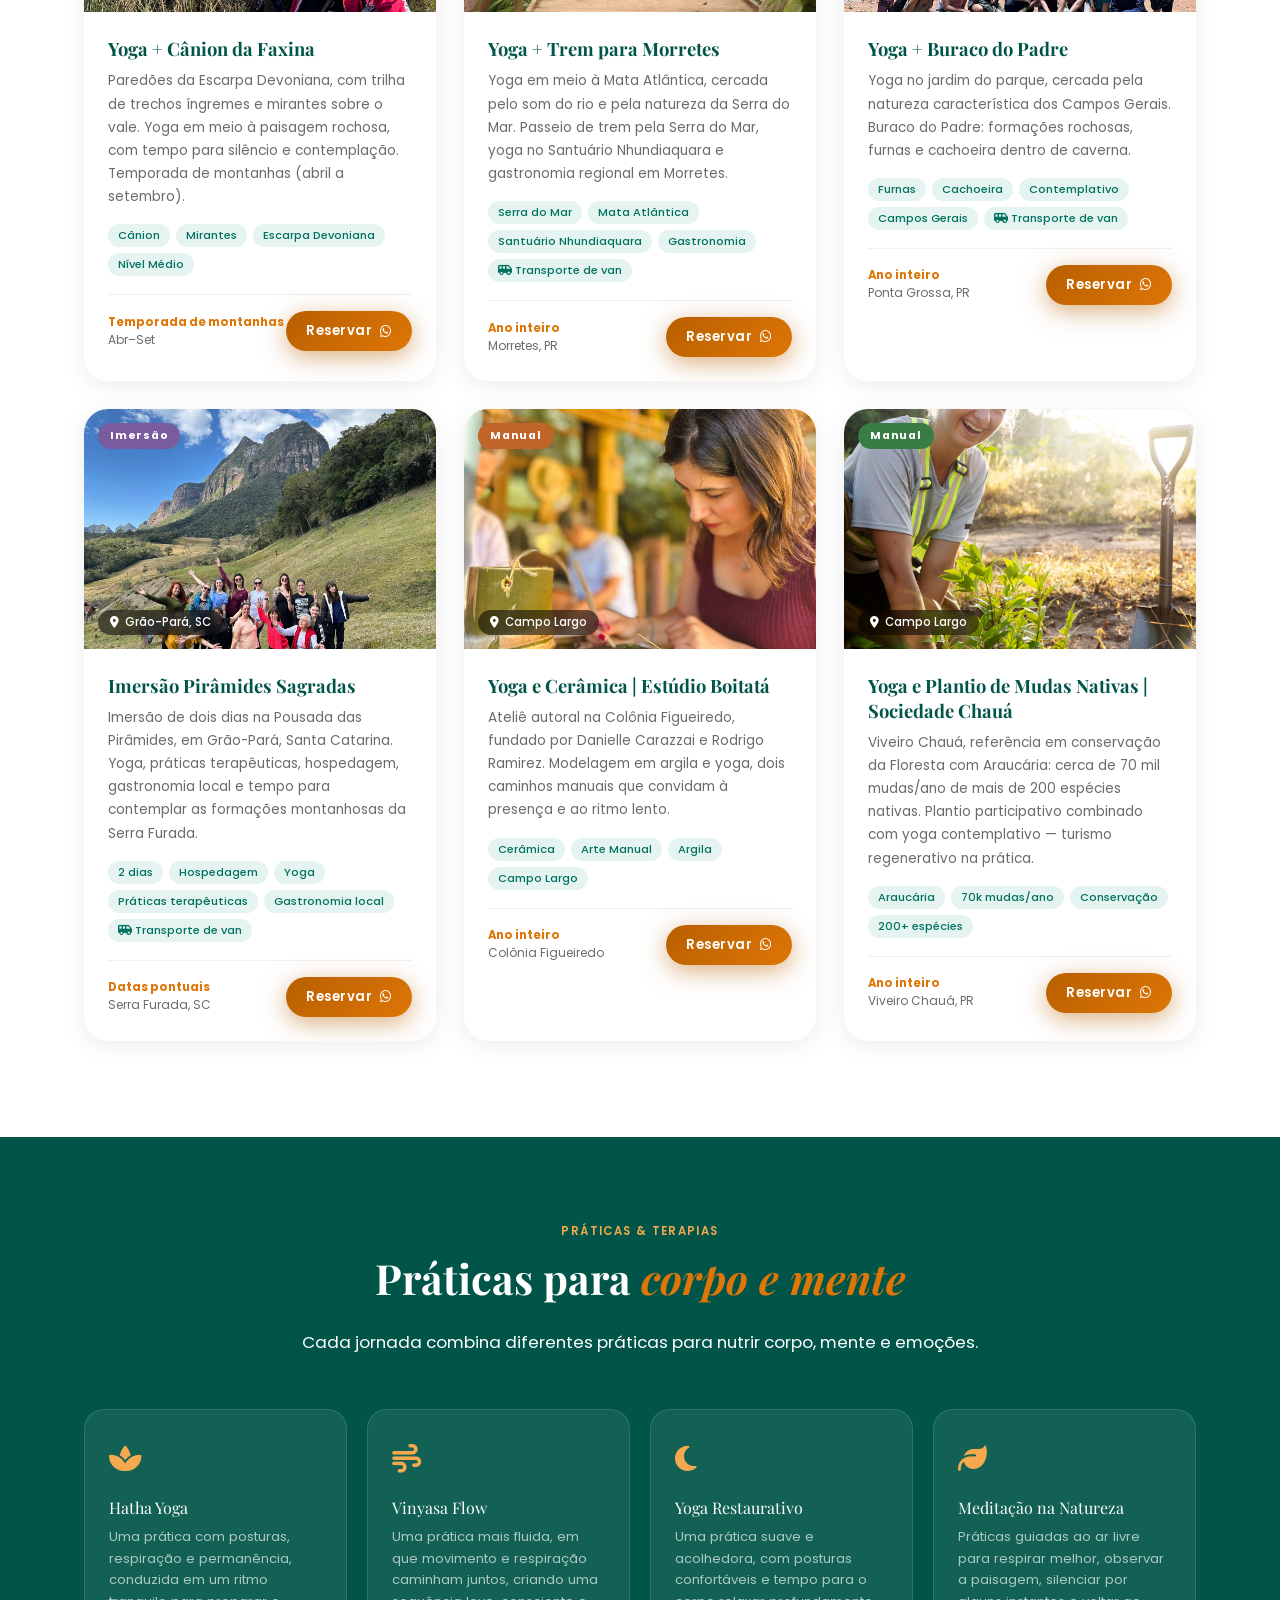
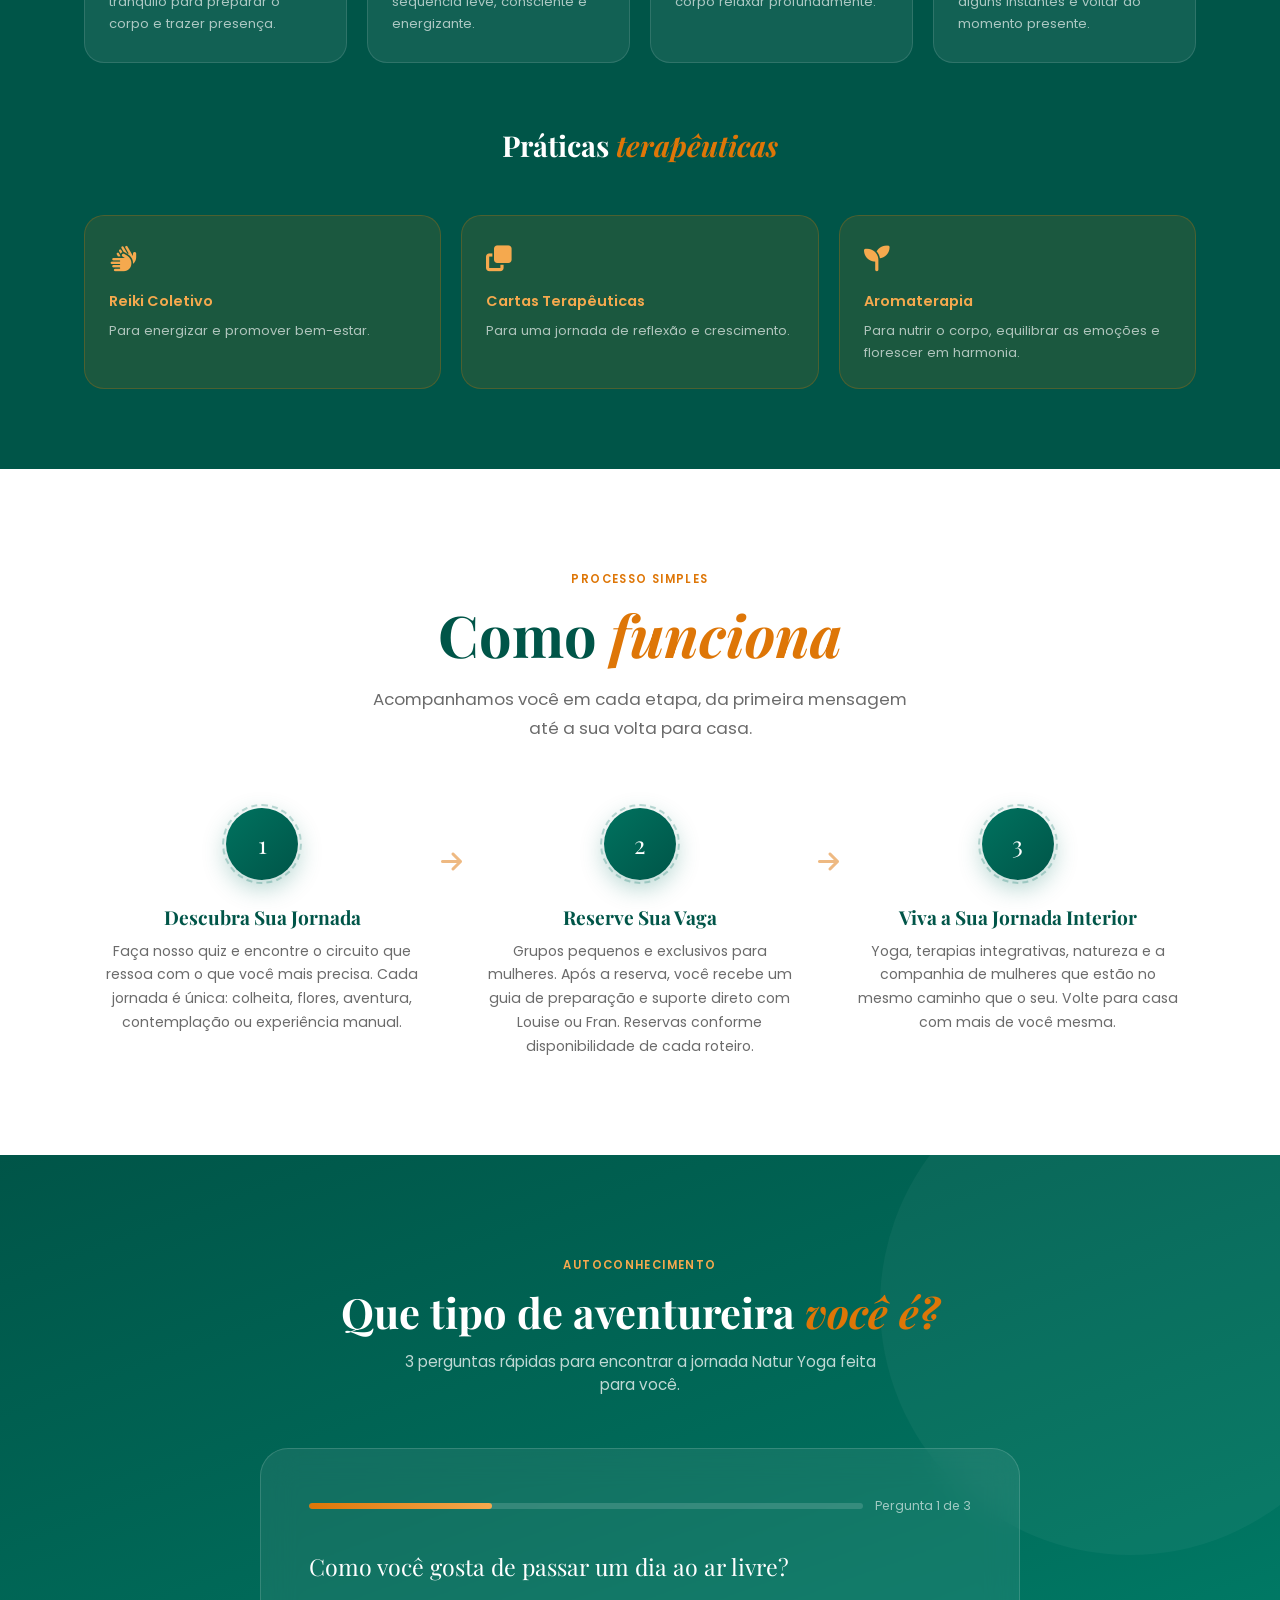
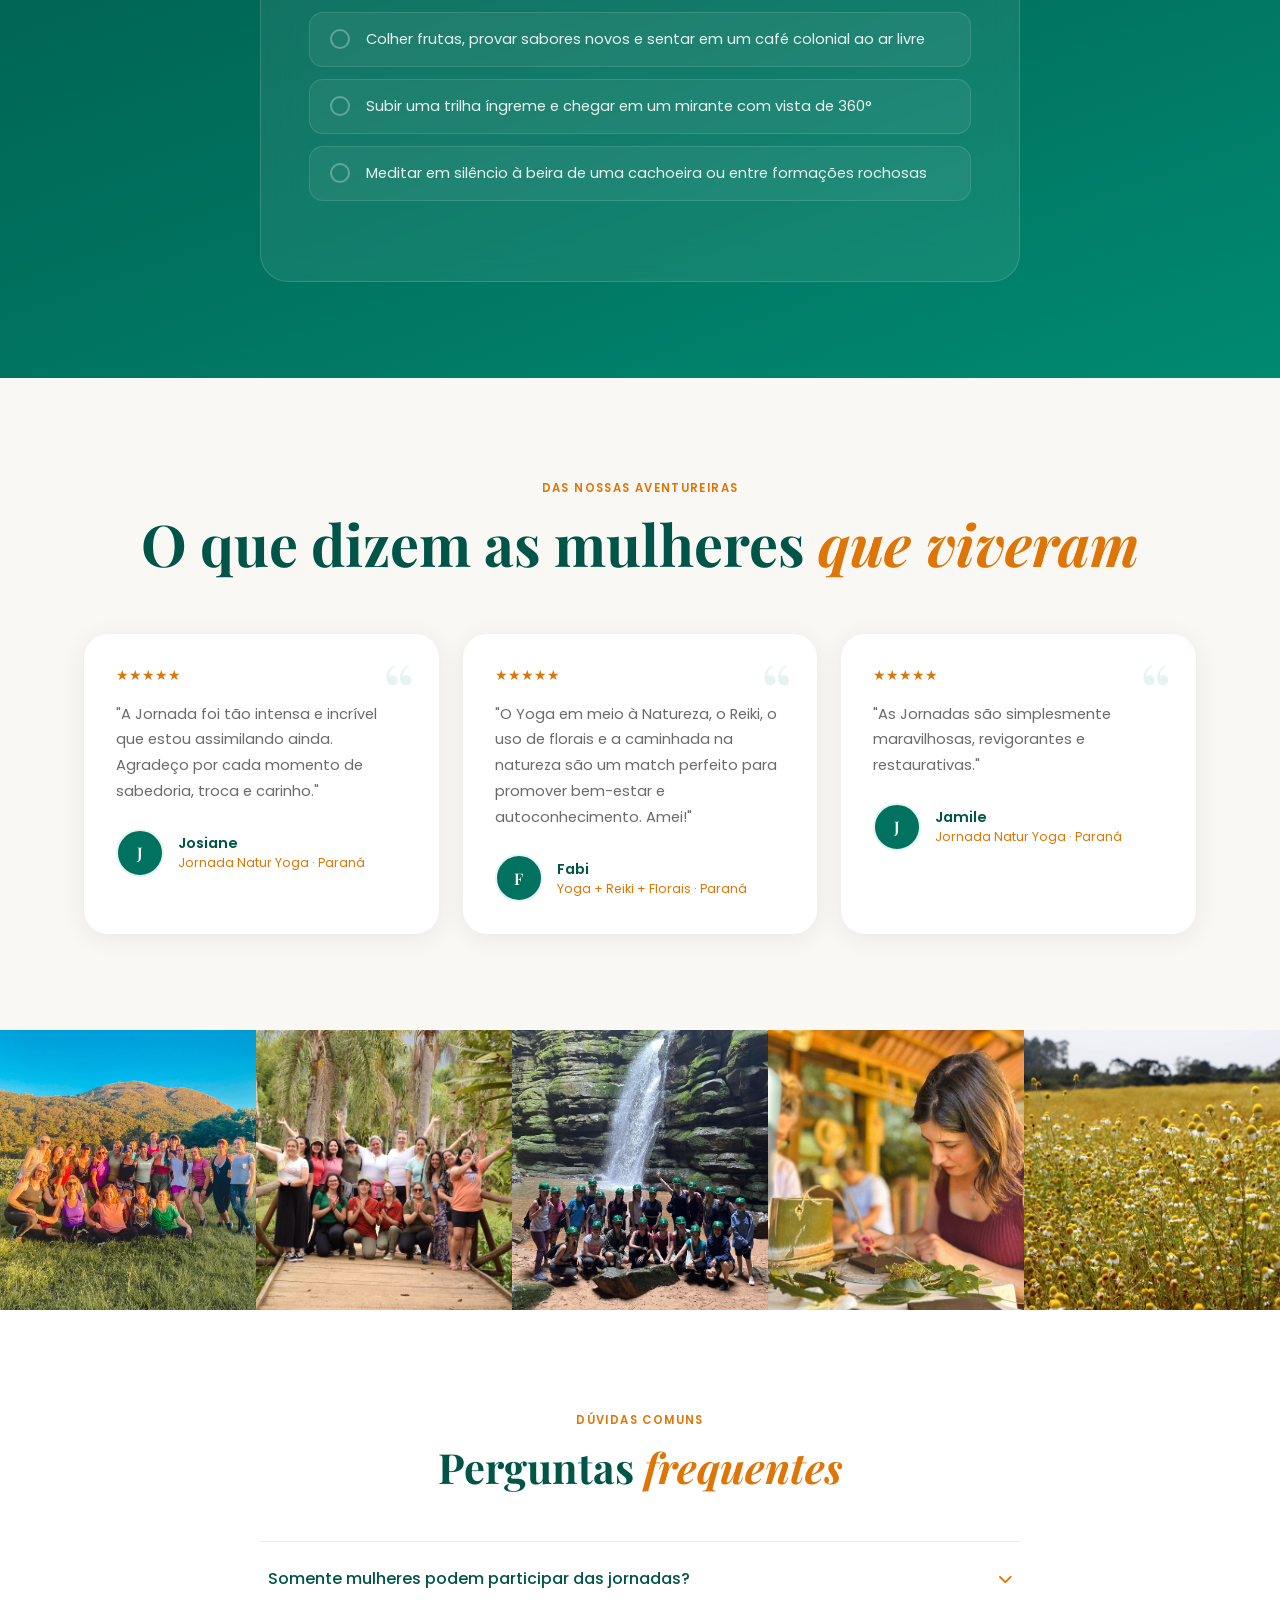
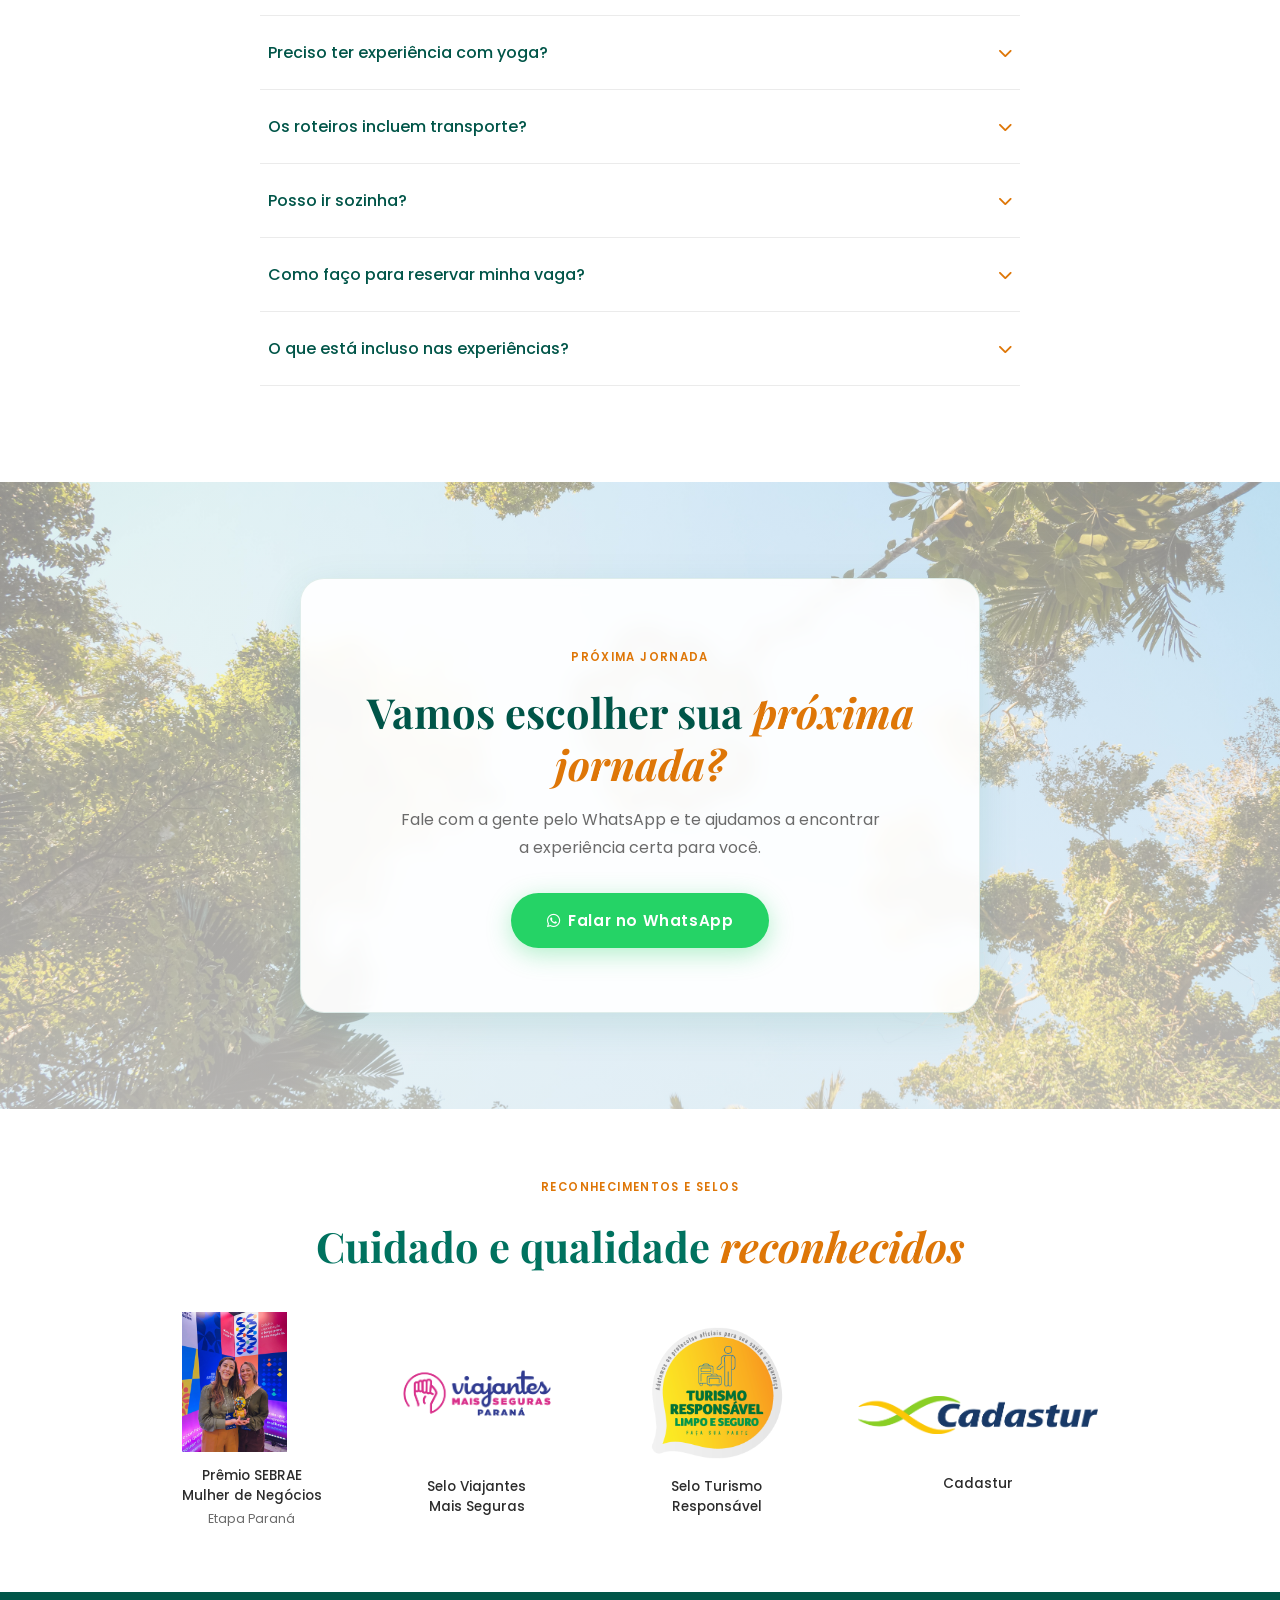
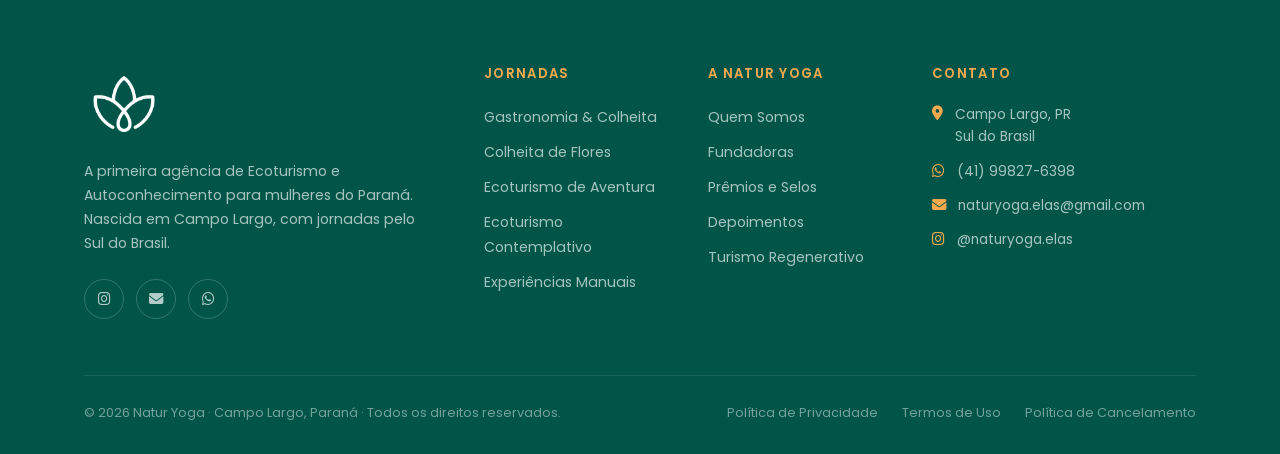
==== commit 3e850241: "Add backdrop to hero stats on mobile to avoid face overlap Co-Authored-By: Claude Sonnet 4.6 <norepl" ====
--- a/natur-yoga-redesign.html
+++ b/natur-yoga-redesign.html
@@ -320,7 +320,7 @@
       .hero__actions .btn-gold { width:min(100%,300px); min-height:56px; padding:14px 28px; border-radius:999px; justify-content:center; font-size:.95rem; }
       .hero__actions .btn-white { display:none !important; }
       .hero__headline { font-size:clamp(2.3rem,8.5vw,3.2rem); line-height:1.05; max-width:320px; margin:0 auto; text-align:center; }
-      .hero__stats { display:grid !important; grid-template-columns:repeat(3,1fr); gap:14px; max-width:340px; margin:20px auto 0; justify-items:center; text-align:center; }
+      .hero__stats { display:grid !important; grid-template-columns:repeat(3,1fr); gap:14px; max-width:340px; margin:20px auto 0; justify-items:center; text-align:center; background:rgba(0,45,38,0.55); border-radius:14px; padding:14px 10px; backdrop-filter:blur(4px); }
       .hero__stat-item { min-width:0; text-align:center; }
       .hero__stat-num { font-size:1.7rem; line-height:1; }
       .hero__stat-label { font-size:.8rem; margin-top:6px; opacity:0.9; line-height:1.3; }
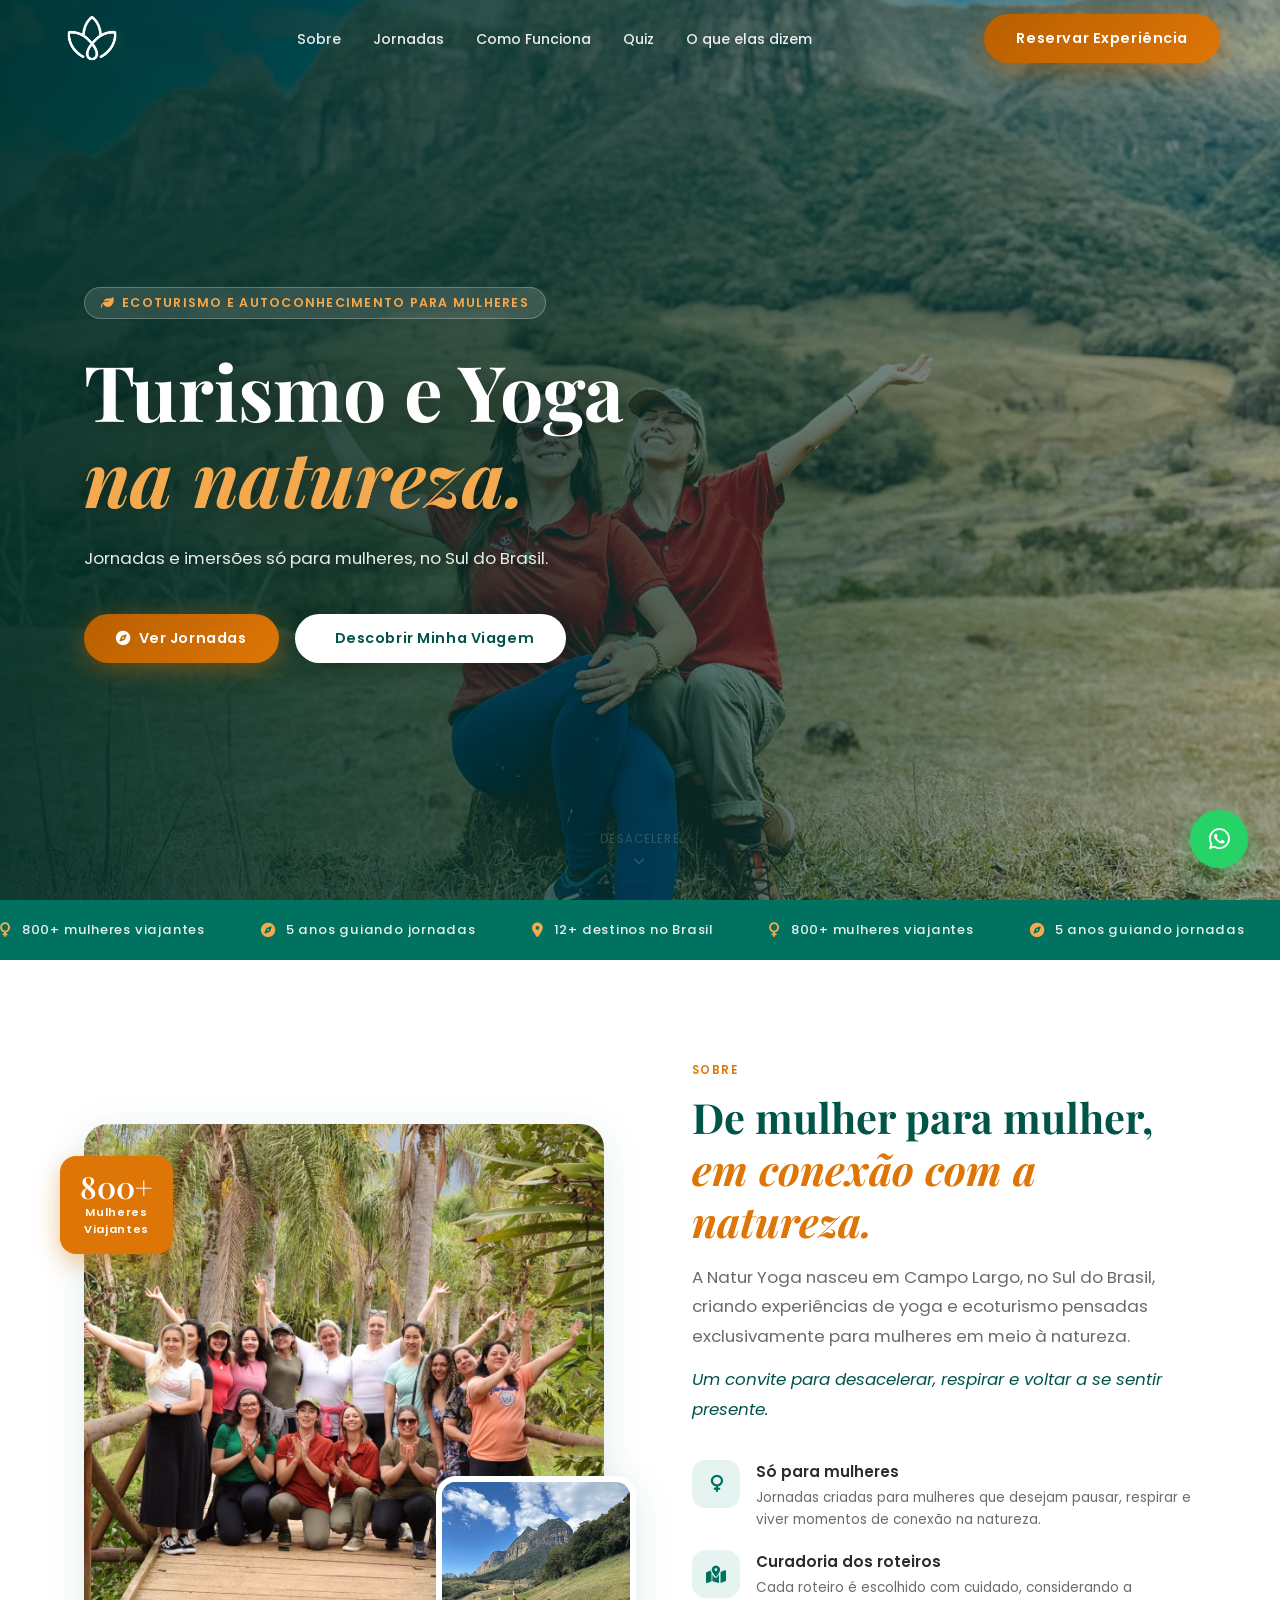
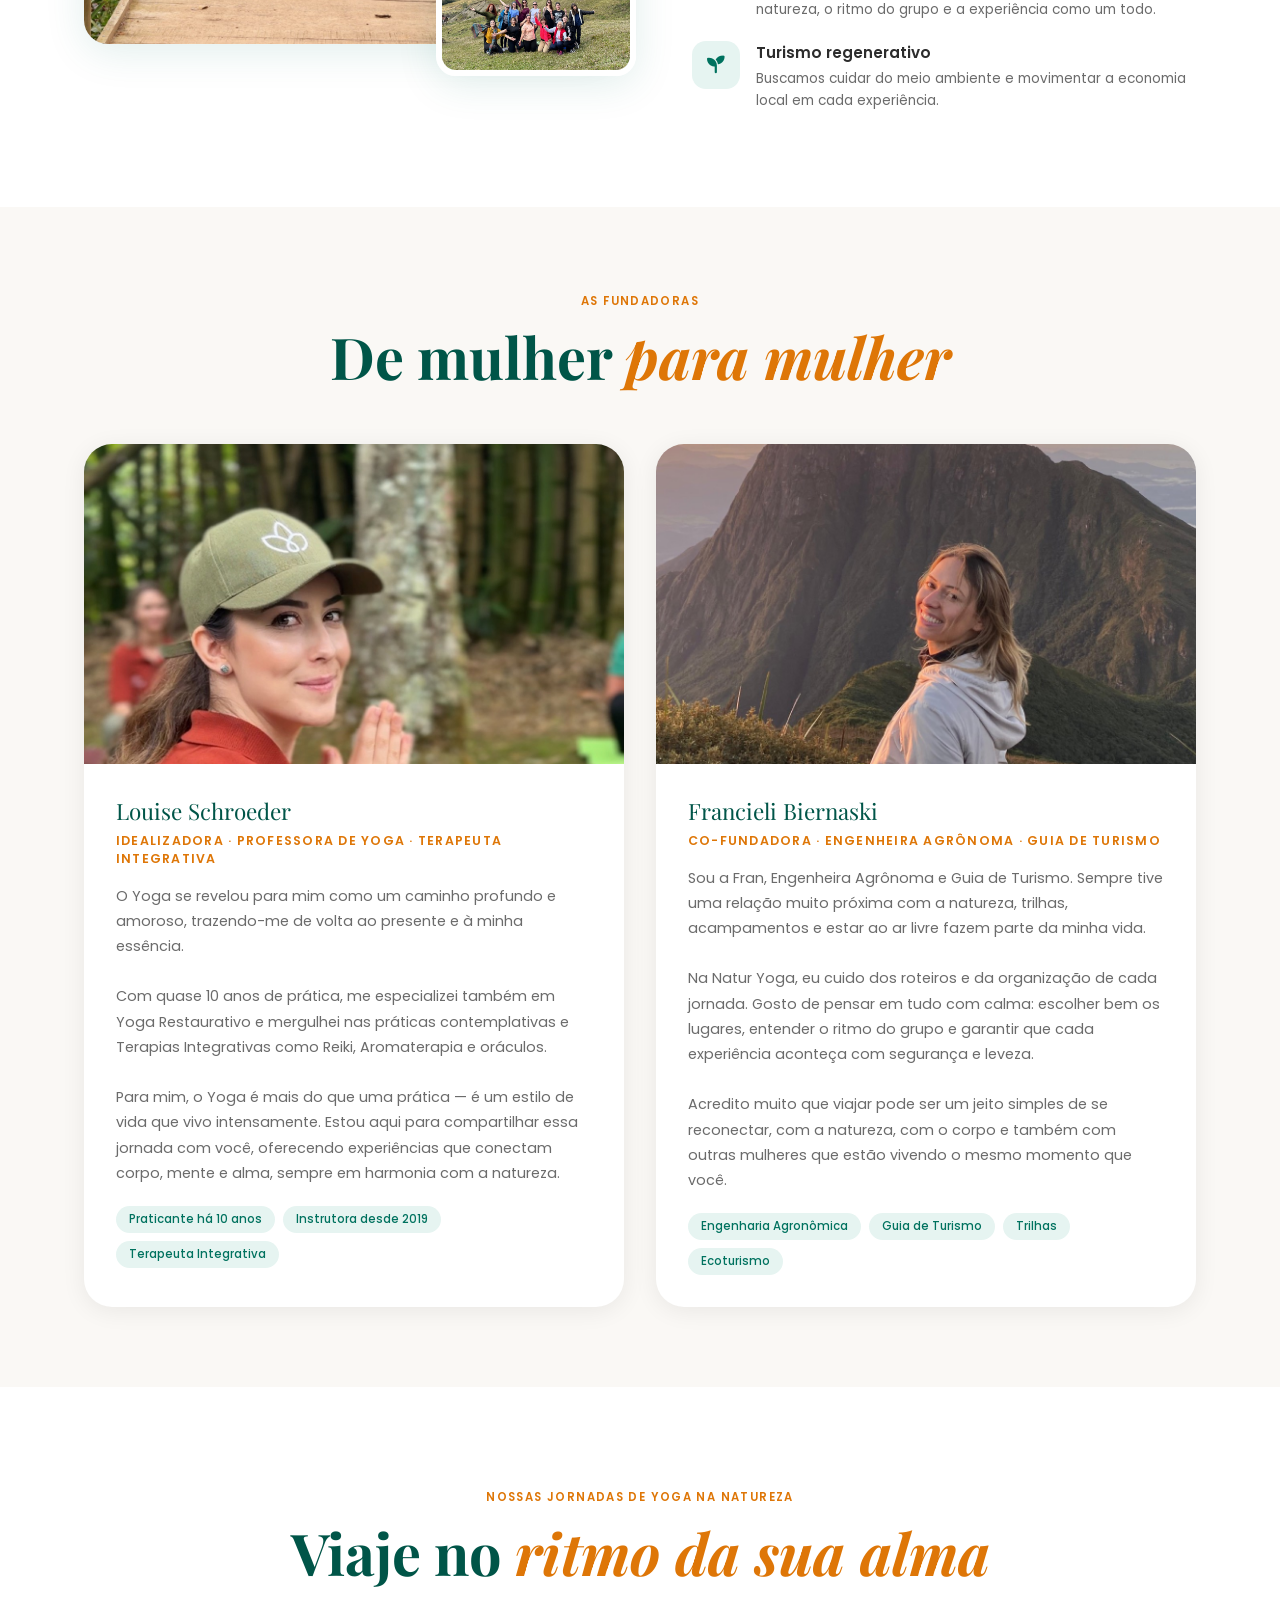
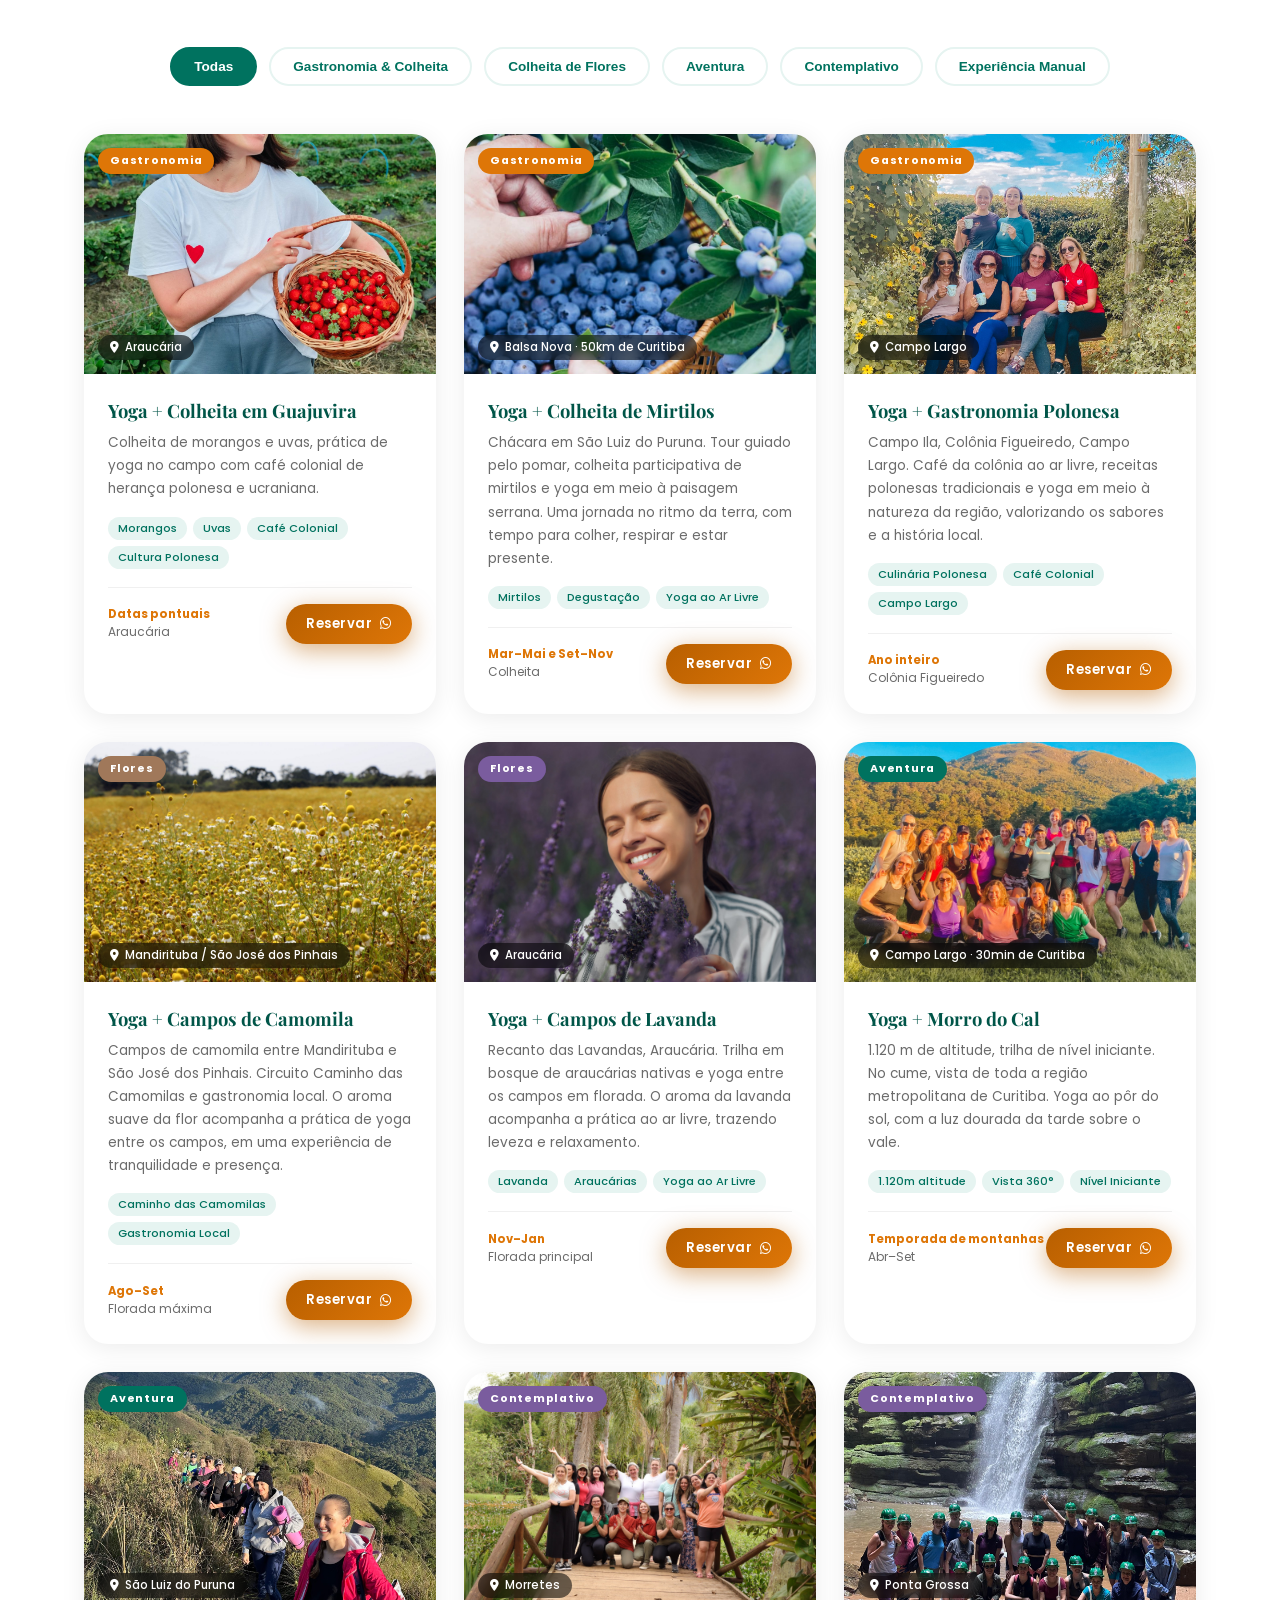
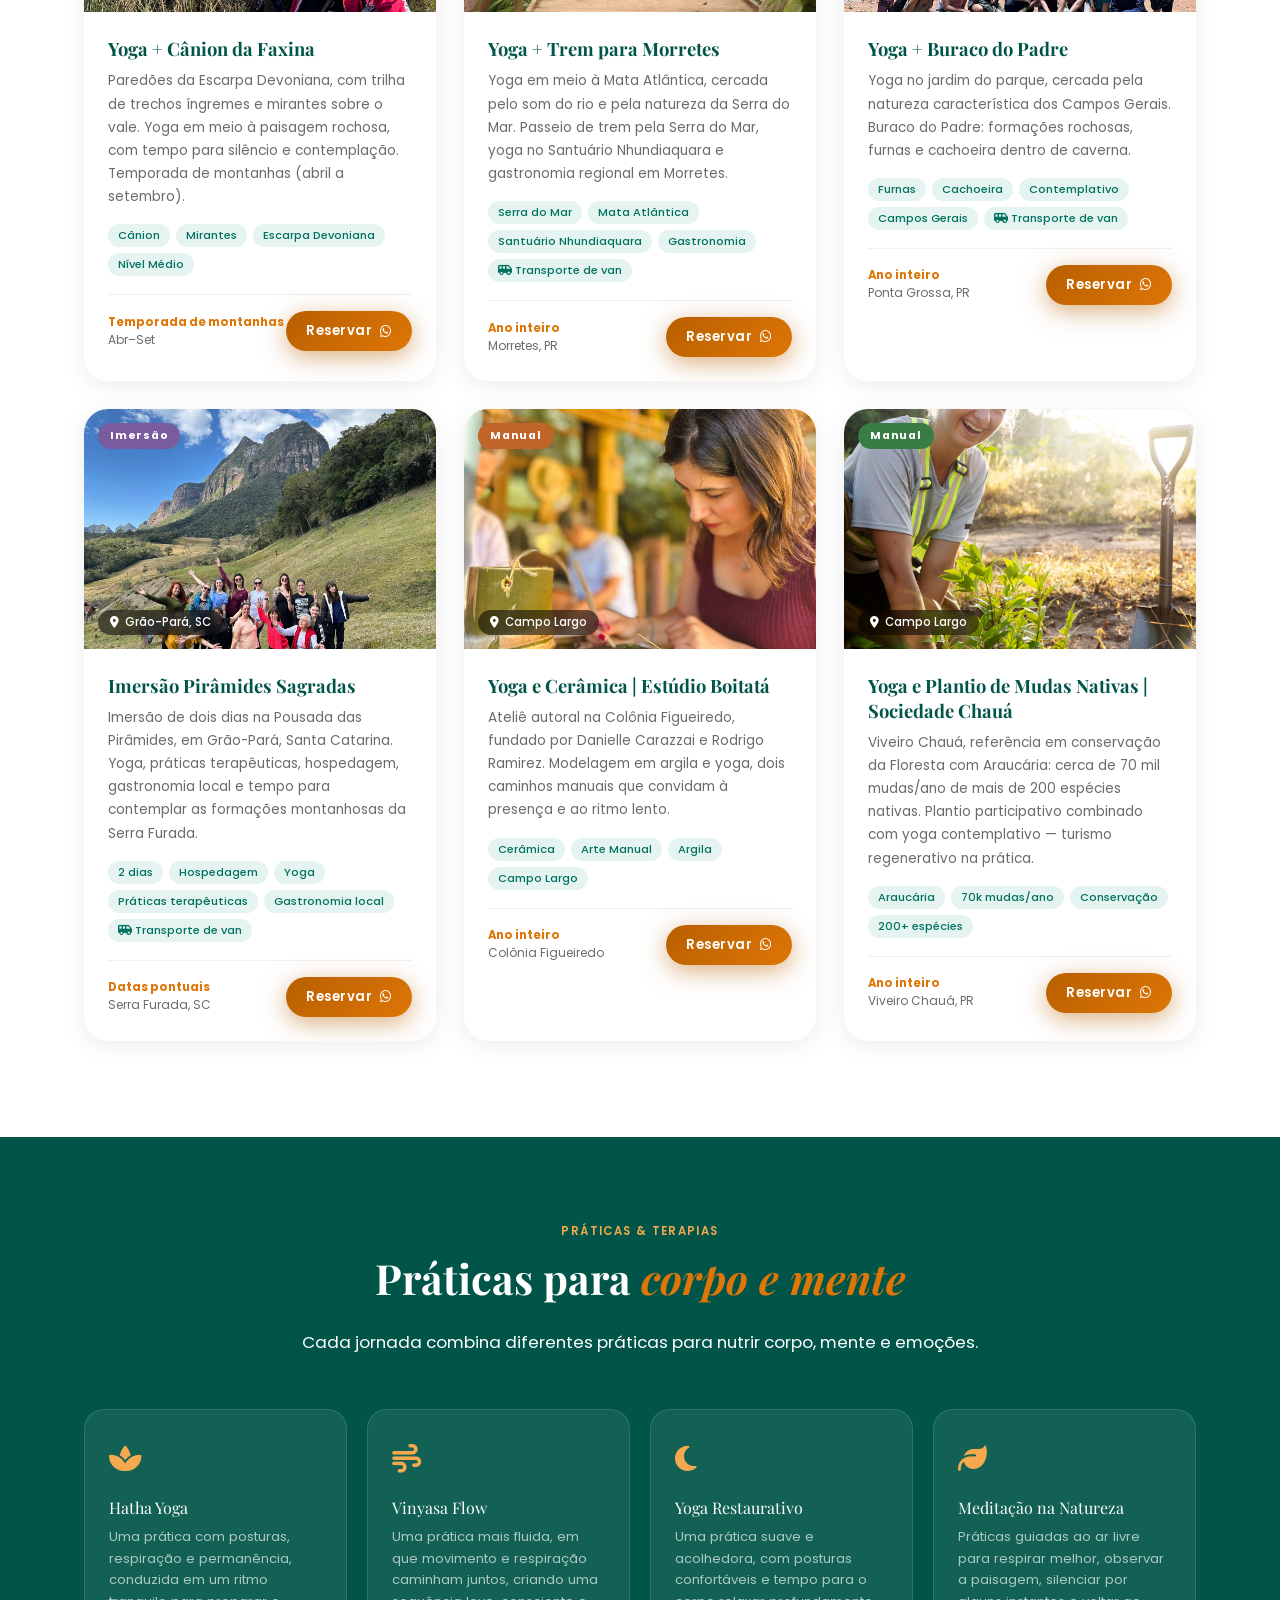
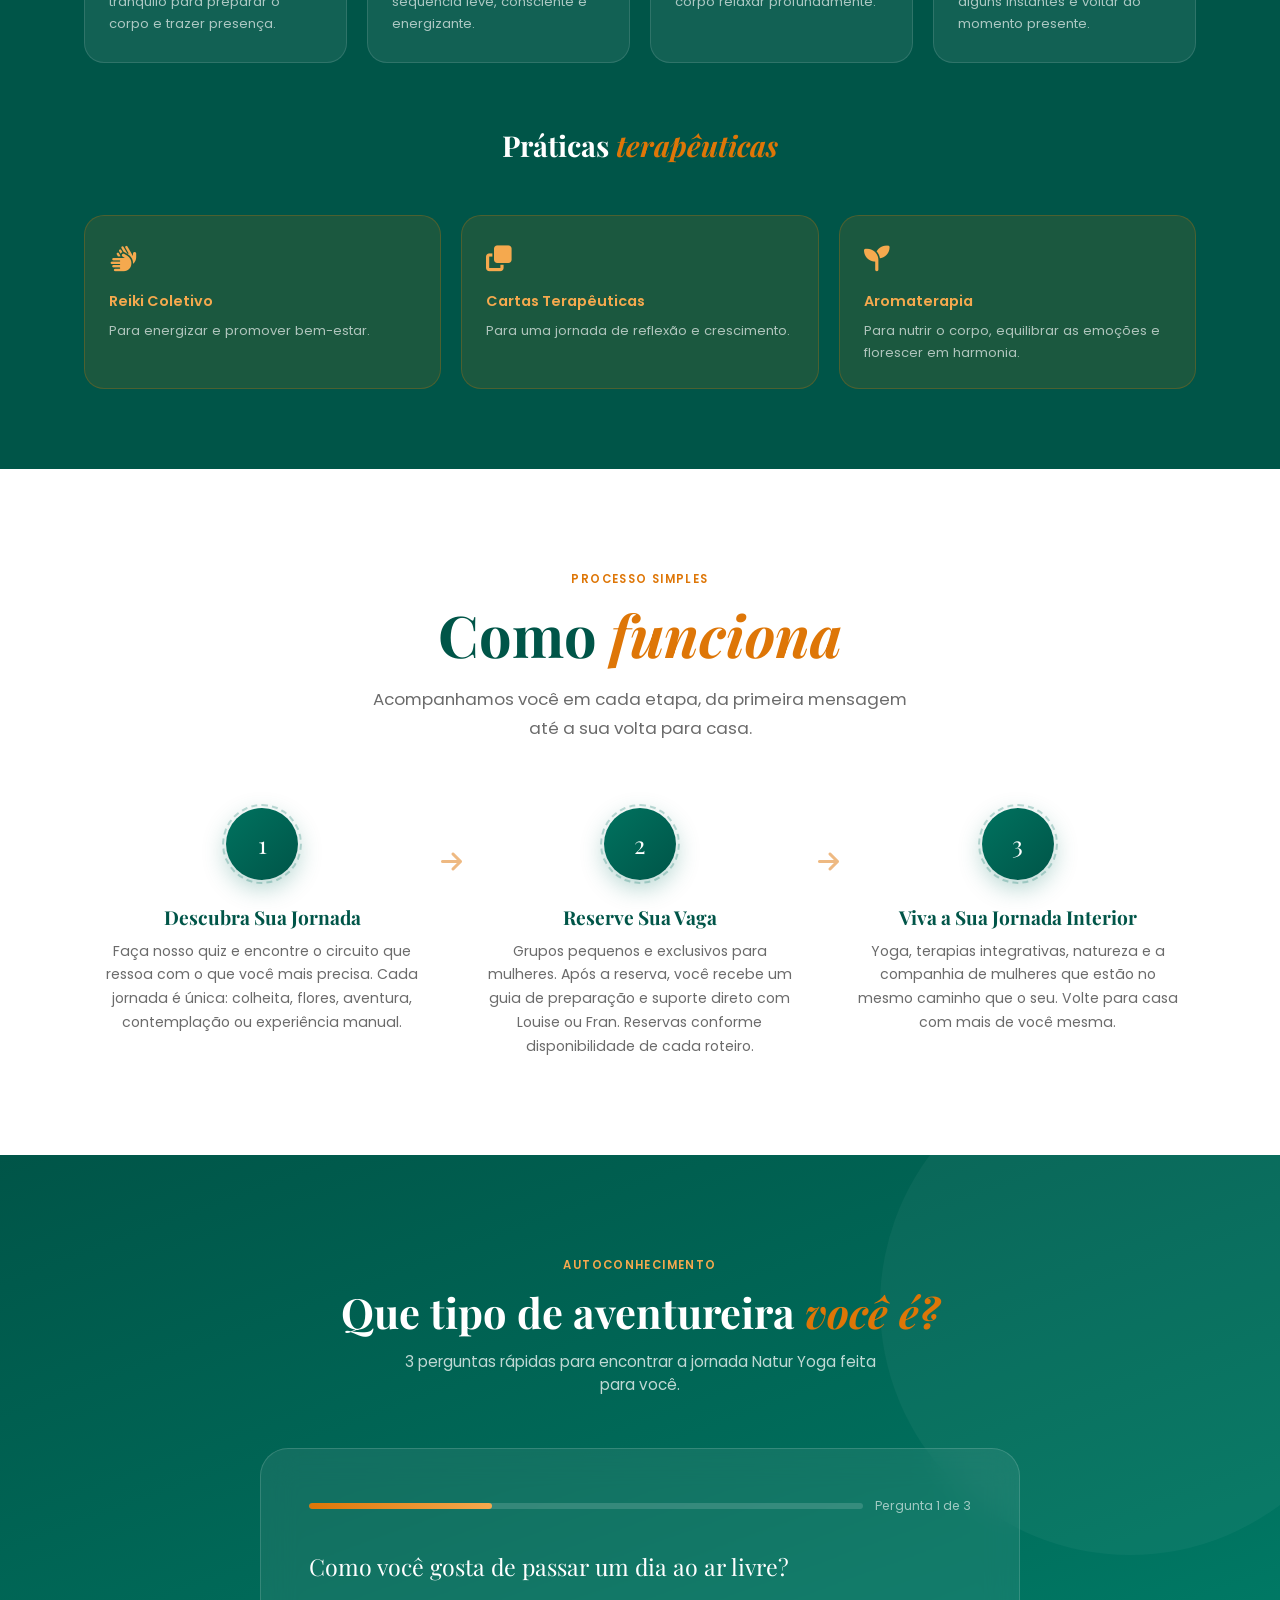
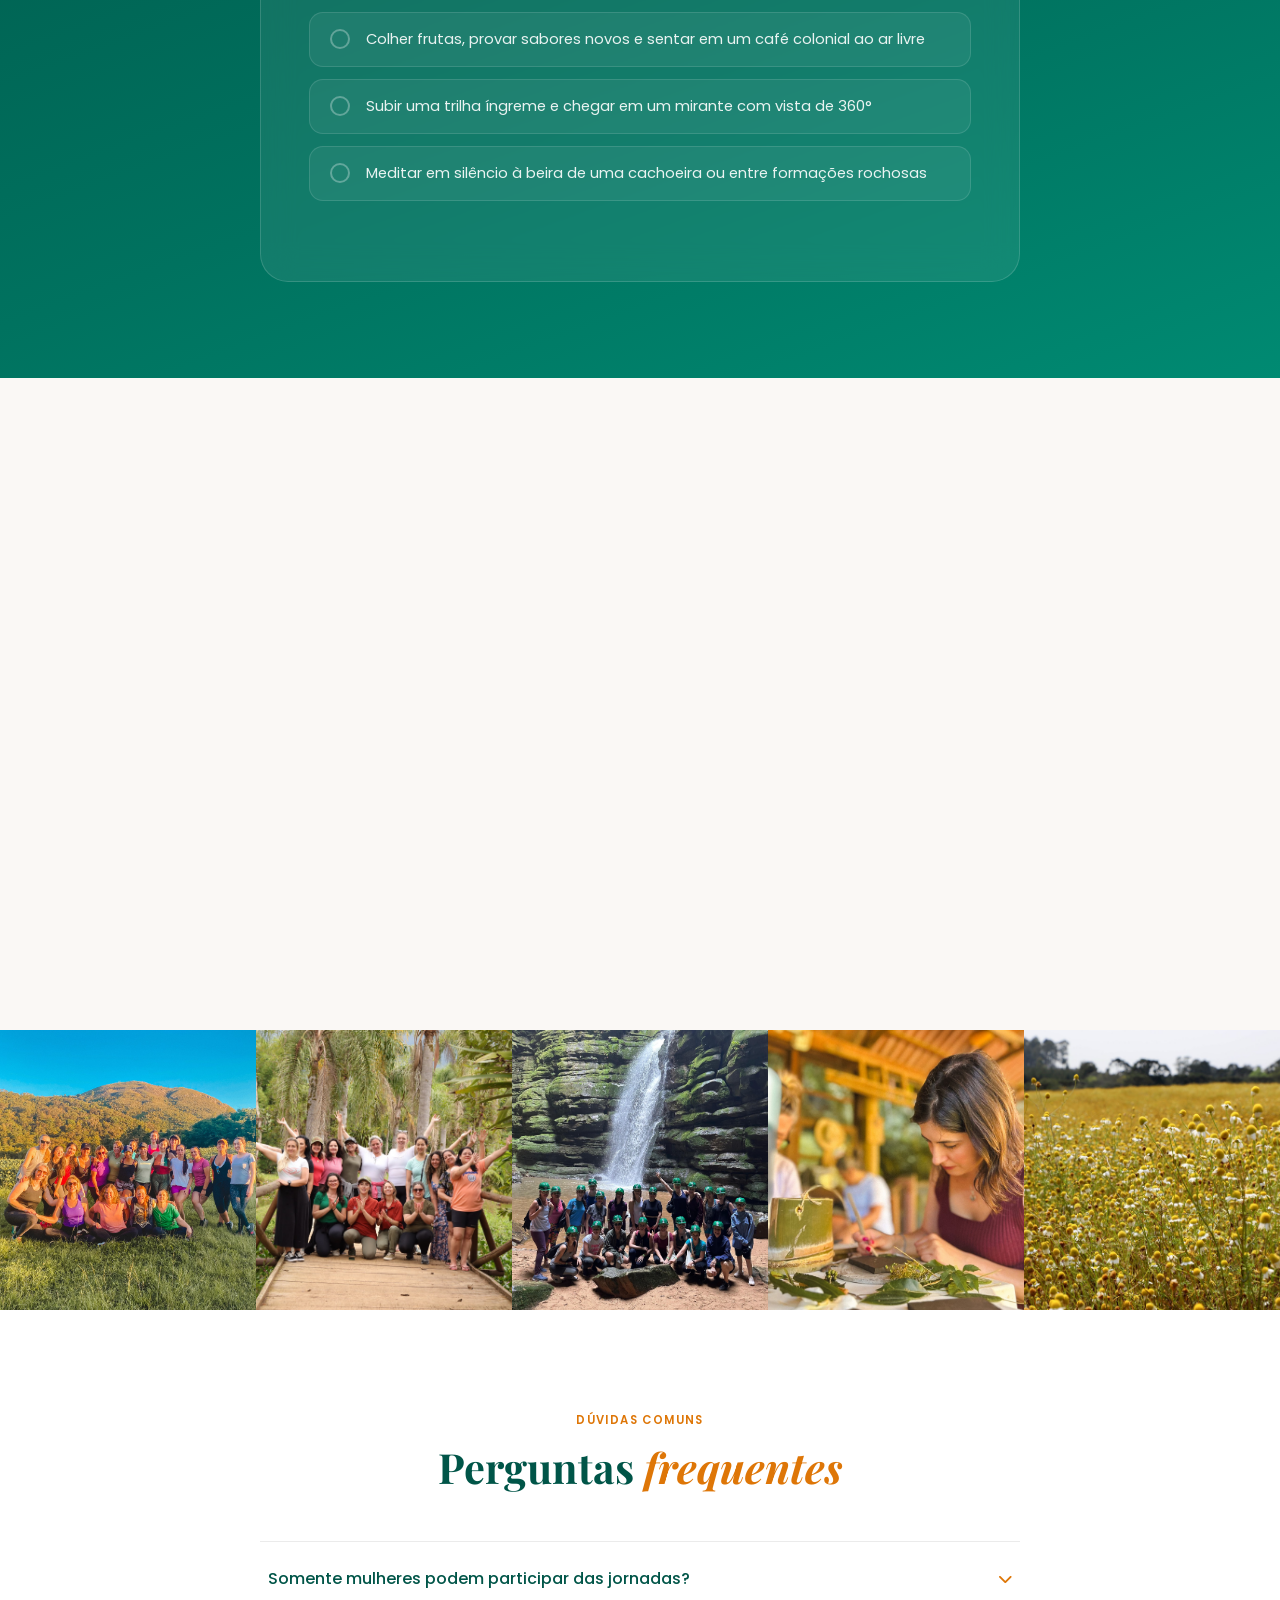
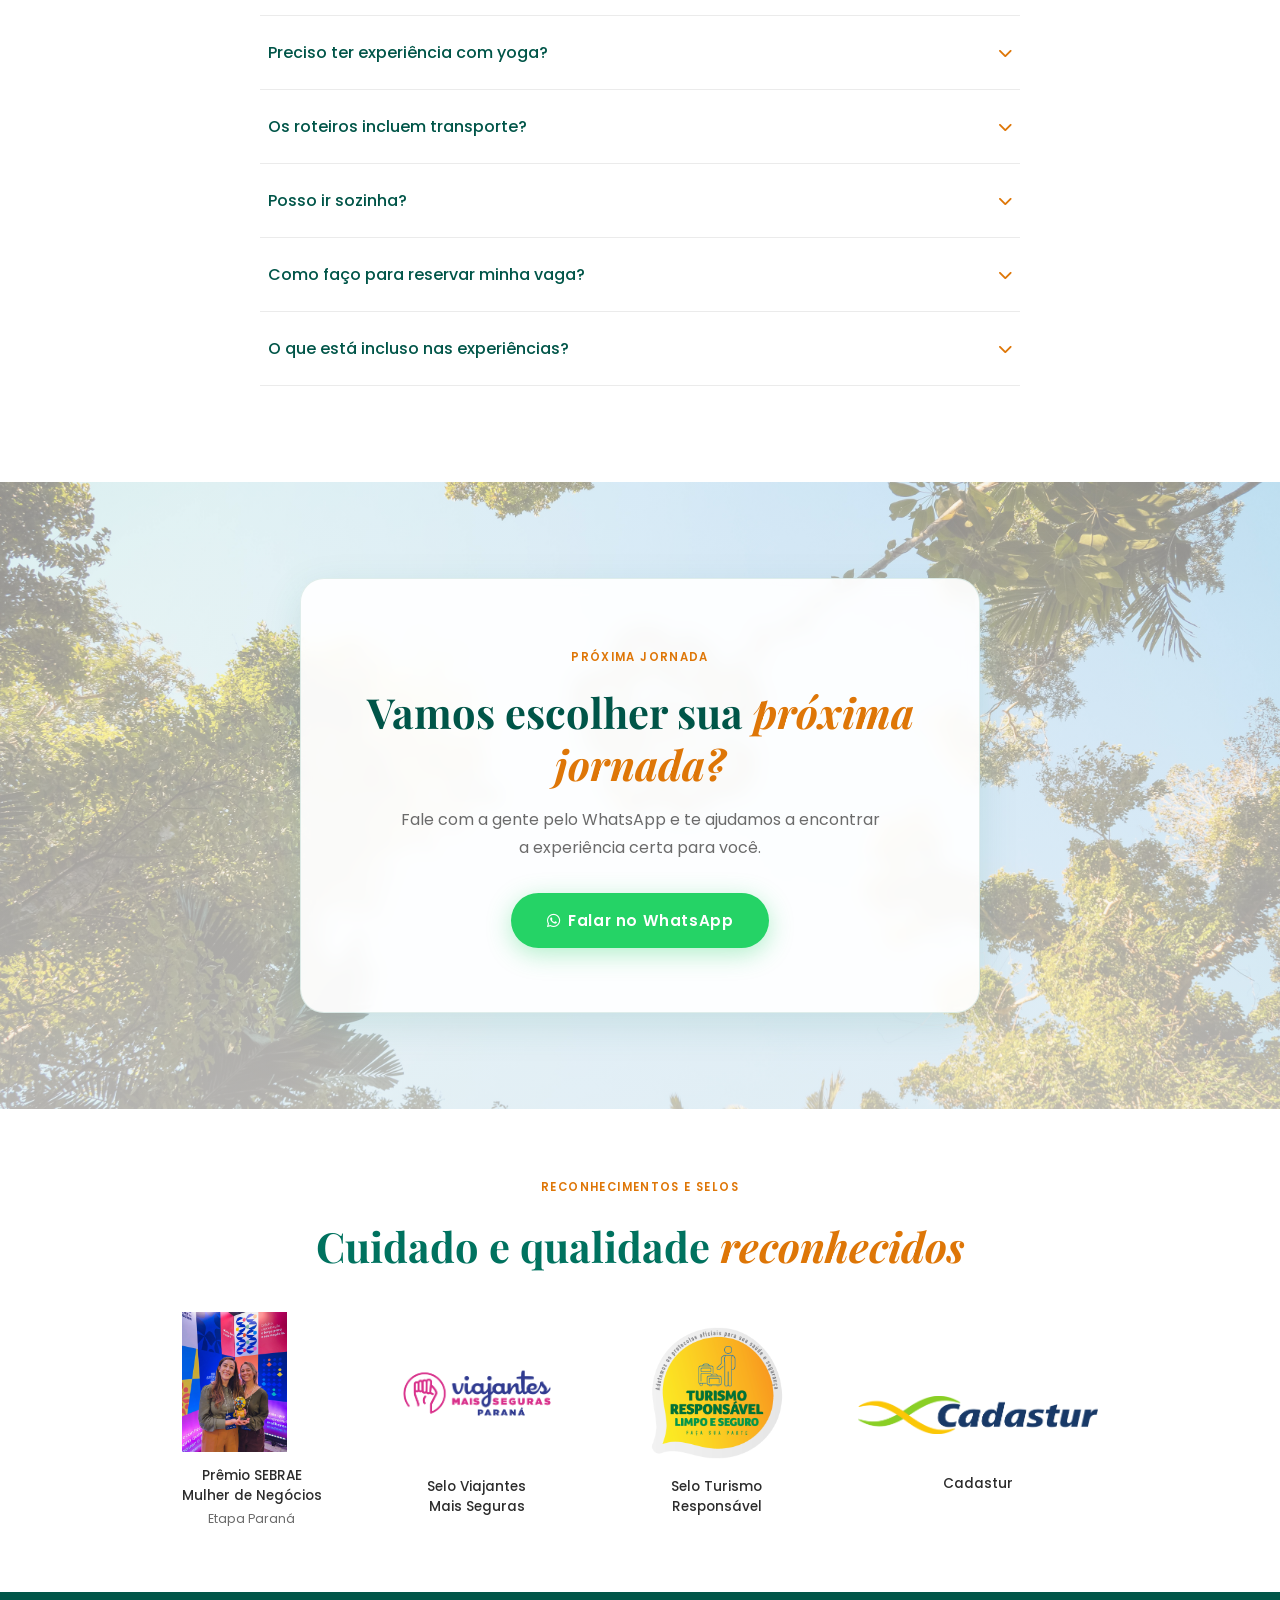
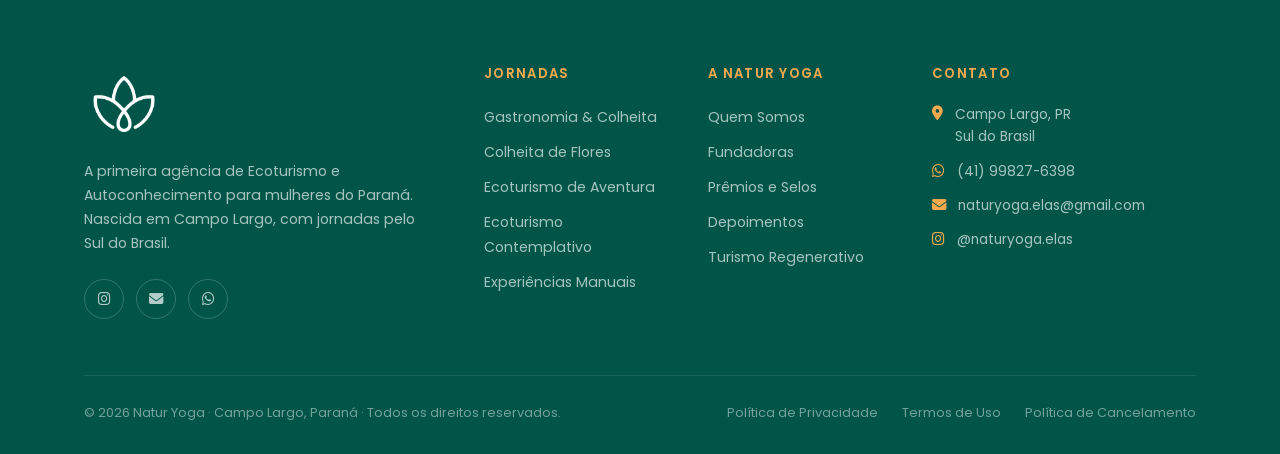
==== commit 65e4e4d4: "Update marquee to brand stats, remove hero stat overlay, add SEO meta - Marquee: replace generic phr" ====
--- a/natur-yoga-redesign.html
+++ b/natur-yoga-redesign.html
@@ -3,7 +3,15 @@
 <head>
   <meta charset="UTF-8" />
   <meta name="viewport" content="width=device-width, initial-scale=1.0" />
-  <title>Natur Yoga — A viagem como regulação emocional. Jornadas femininas de yoga na natureza do Paraná.</title>
+  <title>Natur Yoga | Retiros de Yoga para Mulheres no Paraná</title>
+  <meta name="description" content="Jornadas e imersões de yoga na natureza, só para mulheres, em Curitiba e no Paraná. Yoga restaurativo, terapias integrativas e ecoturismo consciente." />
+  <link rel="canonical" href="https://naturyoga.com.br/" />
+  <meta property="og:title" content="Natur Yoga | Retiros de Yoga para Mulheres no Paraná" />
+  <meta property="og:description" content="Jornadas e imersões de yoga na natureza, só para mulheres, em Curitiba e no Paraná." />
+  <meta property="og:type" content="website" />
+  <meta property="og:url" content="https://naturyoga.com.br/" />
+  <meta property="og:image" content="https://naturyoga.com.br/Site%20Natur%20Yoga/Fundadoras.jpg" />
+  <meta name="twitter:card" content="summary_large_image" />
   <link href="https://fonts.googleapis.com/css2?family=Poppins:ital,wght@0,300;0,400;0,500;0,600;0,700;1,300;1,400&family=Playfair+Display:ital,wght@0,400;0,600;1,400;1,600&display=swap" rel="stylesheet" />
   <link rel="stylesheet" href="https://cdnjs.cloudflare.com/ajax/libs/font-awesome/6.5.0/css/all.min.css" />
   <style>
@@ -84,7 +92,7 @@
 
     /* Marquee */
     .intro-strip { background:var(--green); padding:20px 0; overflow:hidden; }
-    .intro-strip__track { display:flex; gap:56px; white-space:nowrap; animation:marquee 24s linear infinite; }
+    .intro-strip__track { display:flex; gap:56px; white-space:nowrap; animation:marquee 16s linear infinite; }
     .intro-strip__item { display:flex; align-items:center; gap:10px; color:rgba(255,255,255,.9); font-size:.82rem; font-weight:500; letter-spacing:.06em; }
     .intro-strip__item i { color:var(--gold-l); font-size:.9rem; }
 
@@ -414,20 +422,6 @@
       <a href="#jornadas" class="btn btn-gold"><i class="fas fa-compass"></i>Ver Jornadas</a>
       <a href="#quiz" class="btn btn-white"><i class="fas fa-sparkles"></i>Descobrir Minha Viagem</a>
     </div>
-    <div class="hero__stats">
-      <div class="hero__stat-item">
-        <div class="hero__stat-num">800+</div>
-        <div class="hero__stat-label">Mulheres viajantes</div>
-      </div>
-      <div class="hero__stat-item">
-        <div class="hero__stat-num">5 anos</div>
-        <div class="hero__stat-label">Guiando jornadas</div>
-      </div>
-      <div class="hero__stat-item">
-        <div class="hero__stat-num">12+</div>
-        <div class="hero__stat-label">Destinos no Brasil</div>
-      </div>
-    </div>
     </div>
   </div>
   <div class="hero__scroll"><span>Desacelere</span><i class="fas fa-chevron-down"></i></div>
@@ -436,16 +430,12 @@
 <!-- MARQUEE -->
 <div class="intro-strip">
   <div class="intro-strip__track">
-    <div class="intro-strip__item"><i class="fas fa-venus"></i> Só para mulheres</div>
-    <div class="intro-strip__item"><i class="fas fa-spa"></i> Yoga restaurativo</div>
-    <div class="intro-strip__item"><i class="fas fa-om"></i> Meditações guiadas</div>
-    <div class="intro-strip__item"><i class="fas fa-utensils"></i> Gastronomia local</div>
-    <div class="intro-strip__item"><i class="fas fa-leaf"></i> Turismo consciente</div>
-    <div class="intro-strip__item"><i class="fas fa-venus"></i> Só para mulheres</div>
-    <div class="intro-strip__item"><i class="fas fa-spa"></i> Yoga restaurativo</div>
-    <div class="intro-strip__item"><i class="fas fa-om"></i> Meditações guiadas</div>
-    <div class="intro-strip__item"><i class="fas fa-utensils"></i> Gastronomia local</div>
-    <div class="intro-strip__item"><i class="fas fa-leaf"></i> Turismo consciente</div>
+    <div class="intro-strip__item"><i class="fas fa-venus"></i> 800+ mulheres viajantes</div>
+    <div class="intro-strip__item"><i class="fas fa-compass"></i> 5 anos guiando jornadas</div>
+    <div class="intro-strip__item"><i class="fas fa-map-marker-alt"></i> 12+ destinos no Brasil</div>
+    <div class="intro-strip__item"><i class="fas fa-venus"></i> 800+ mulheres viajantes</div>
+    <div class="intro-strip__item"><i class="fas fa-compass"></i> 5 anos guiando jornadas</div>
+    <div class="intro-strip__item"><i class="fas fa-map-marker-alt"></i> 12+ destinos no Brasil</div>
   </div>
 </div>
 
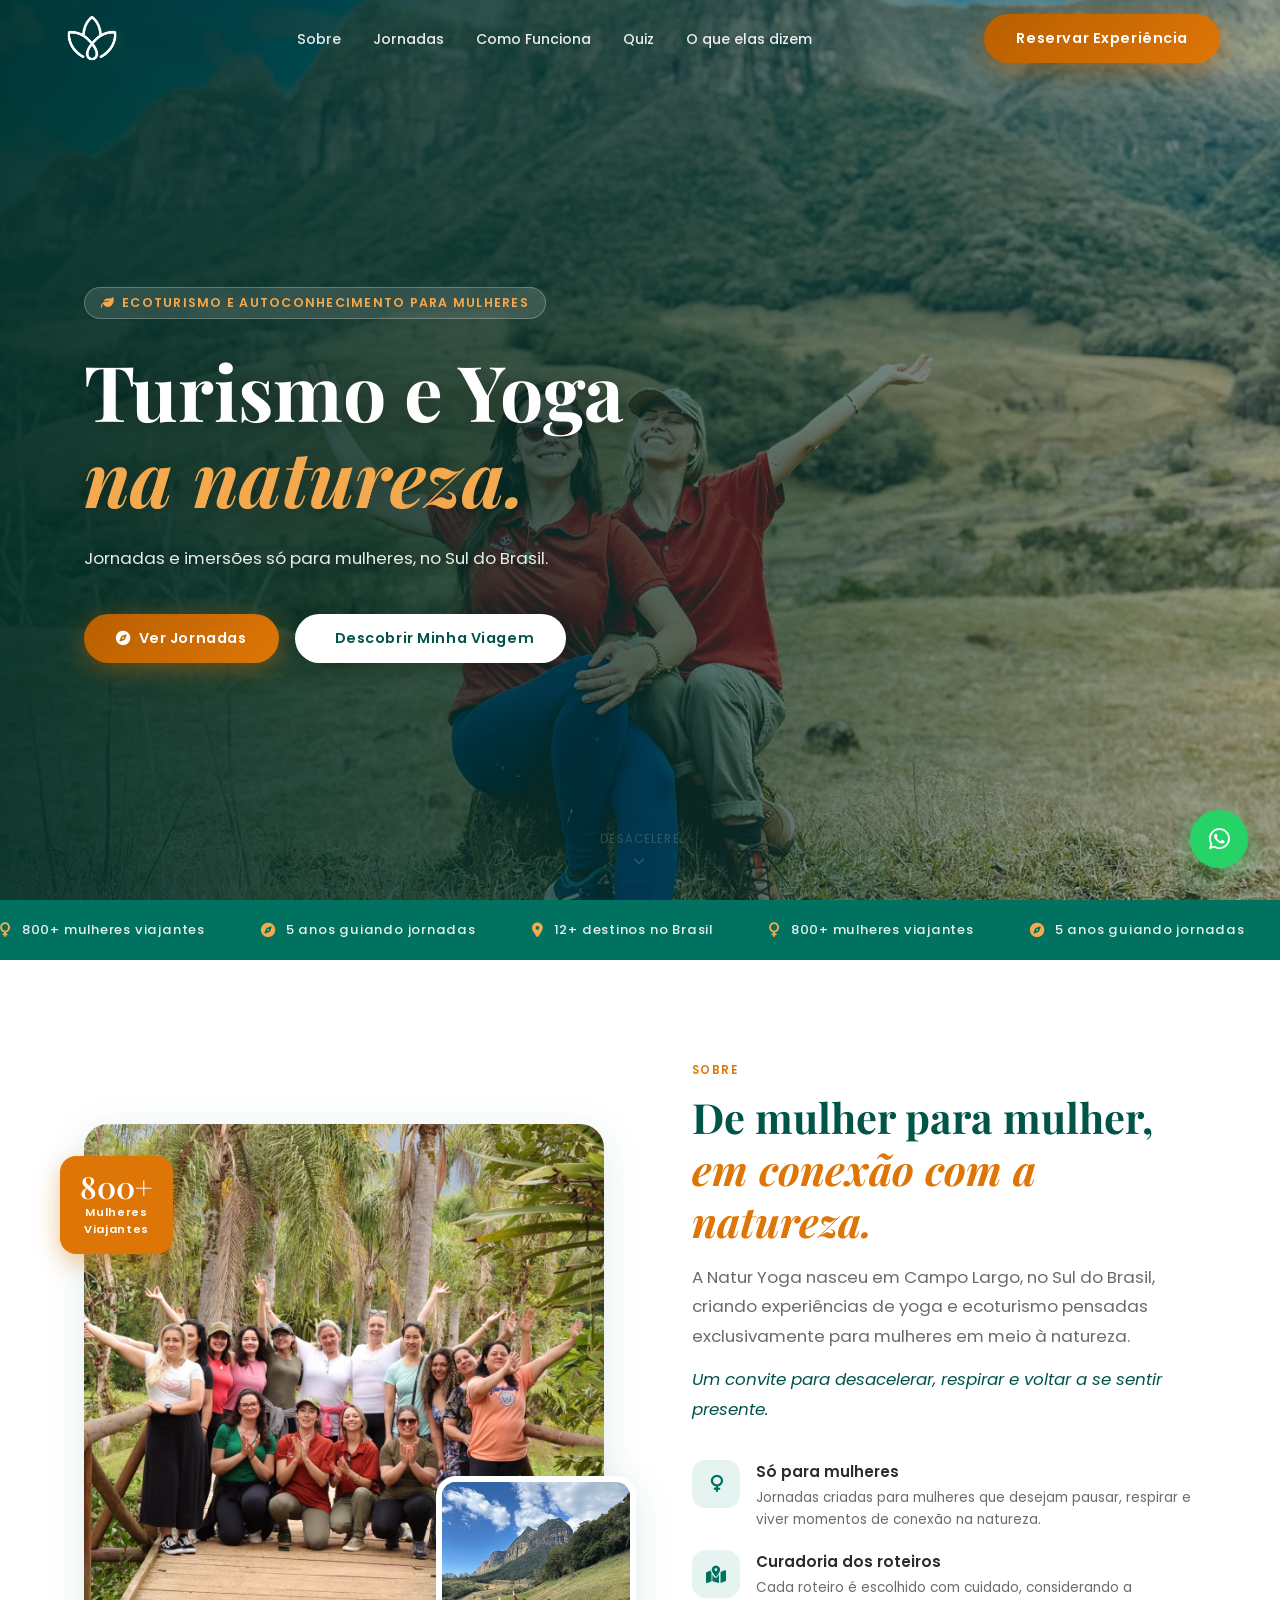
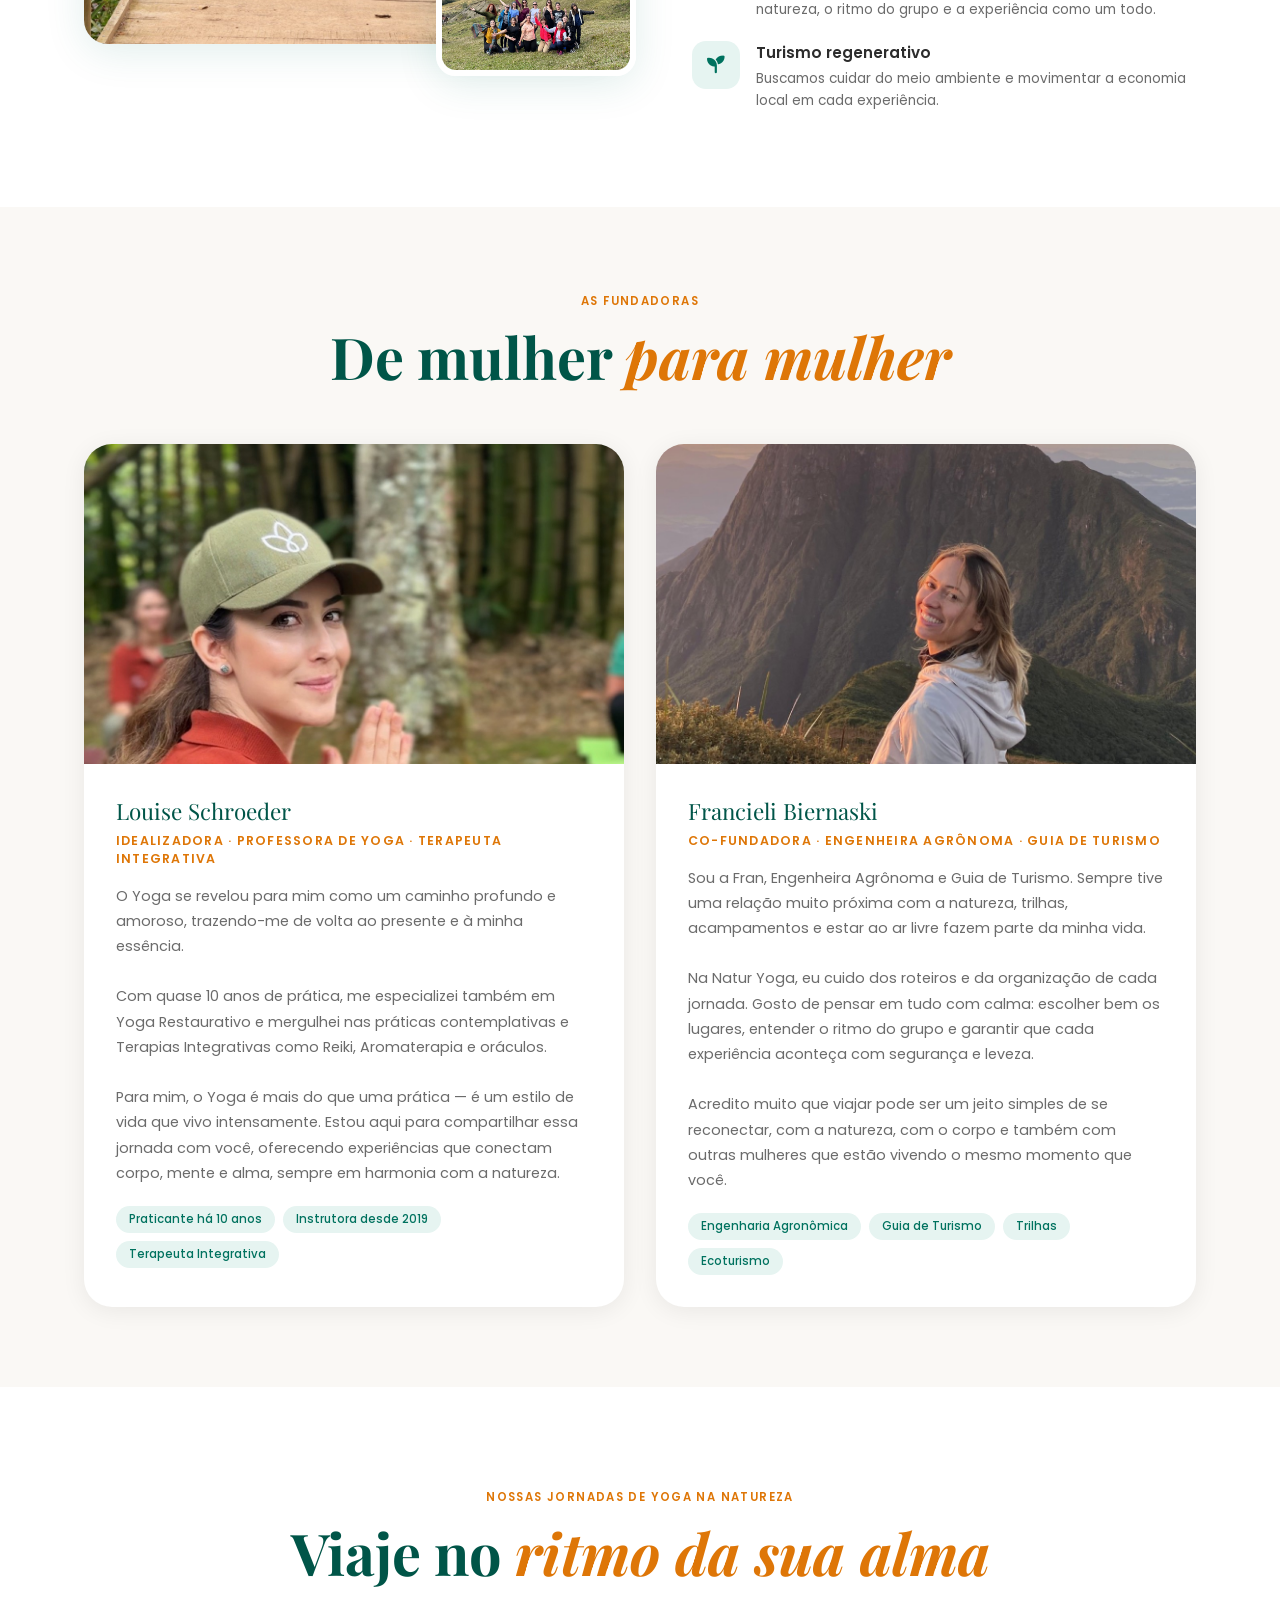
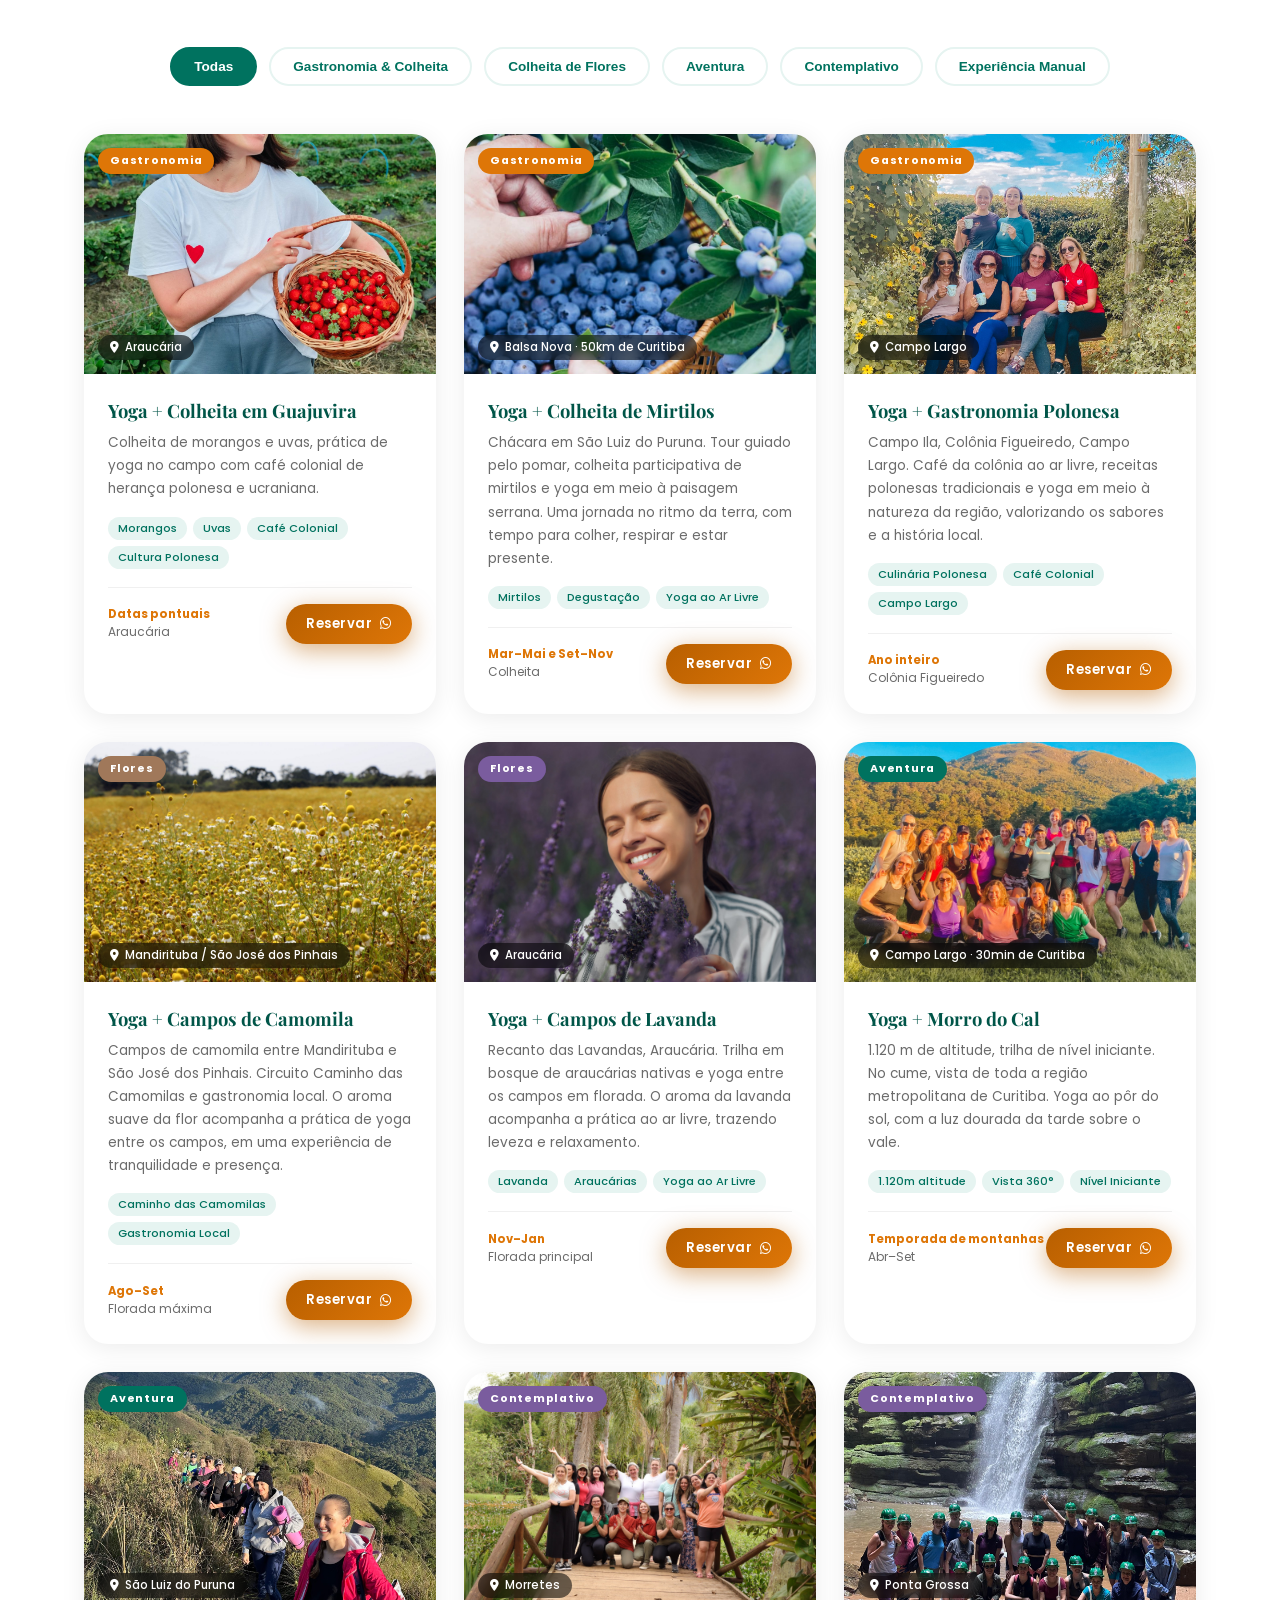
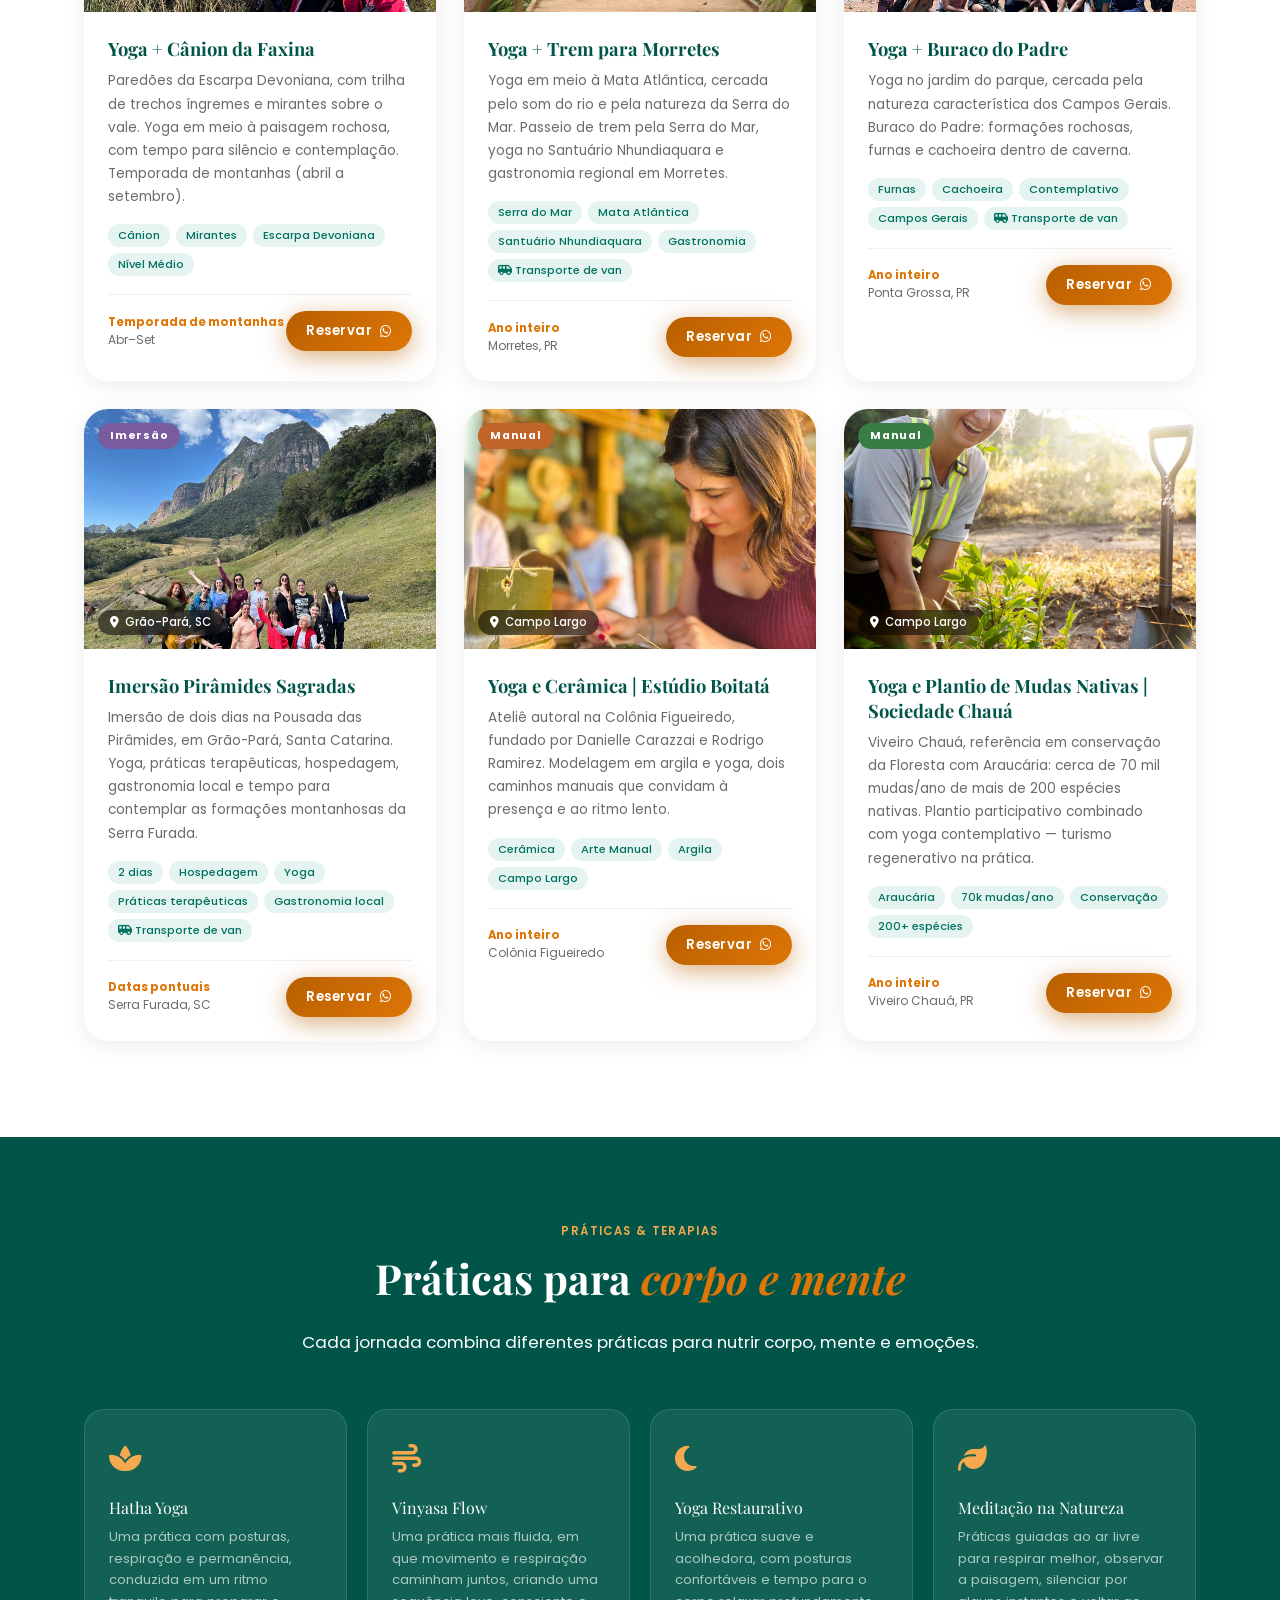
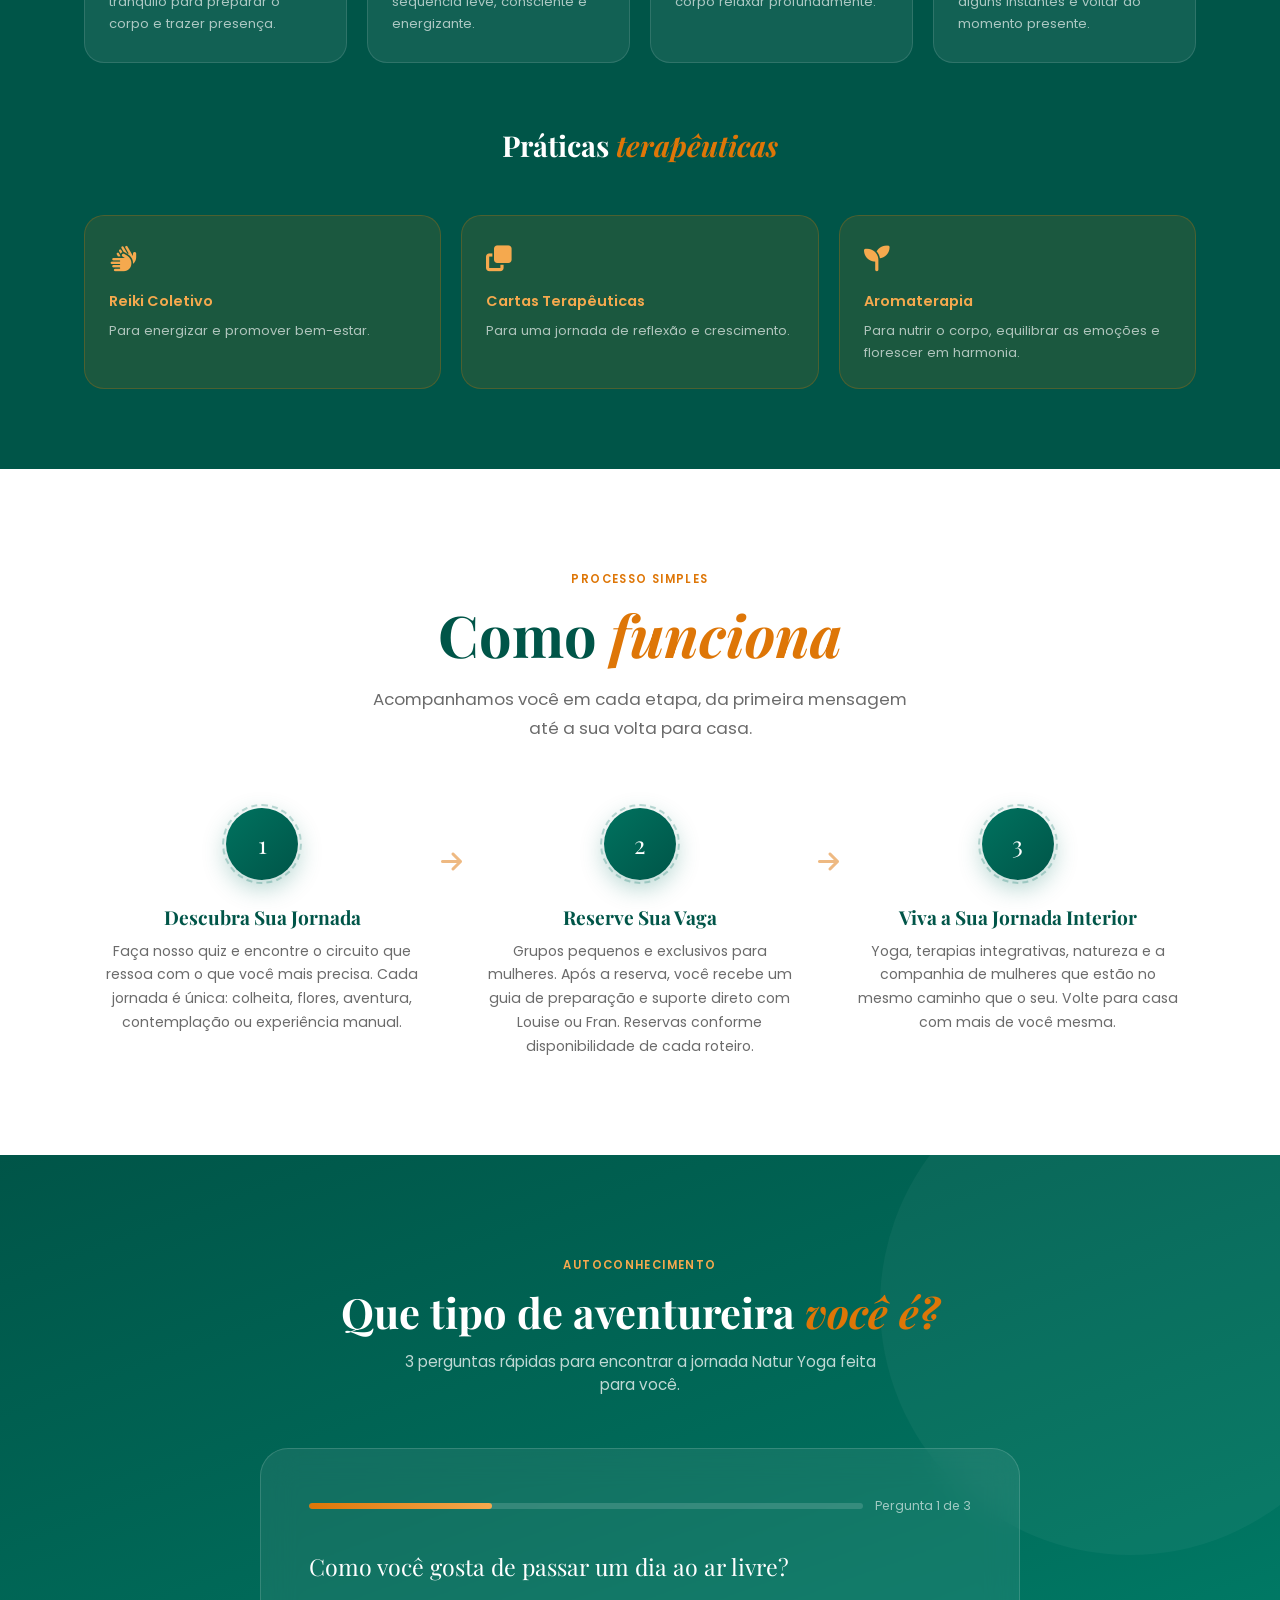
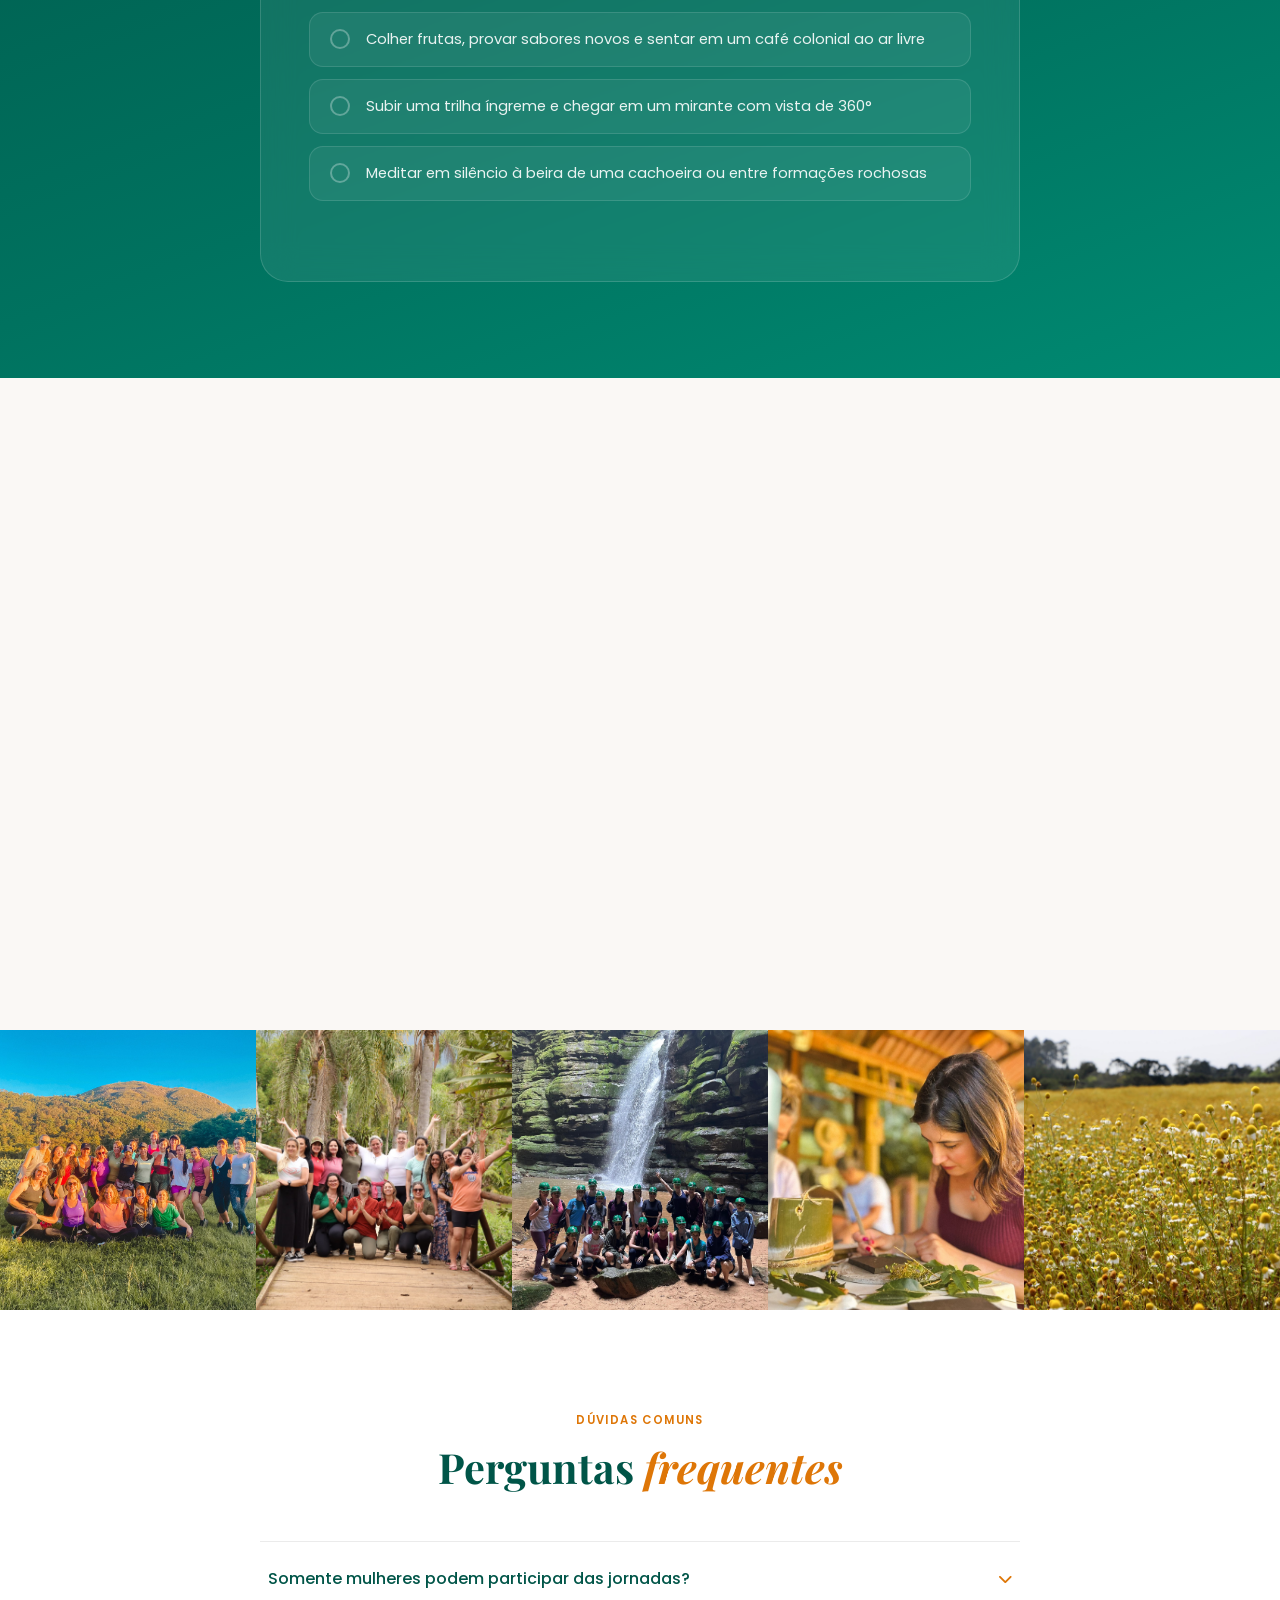
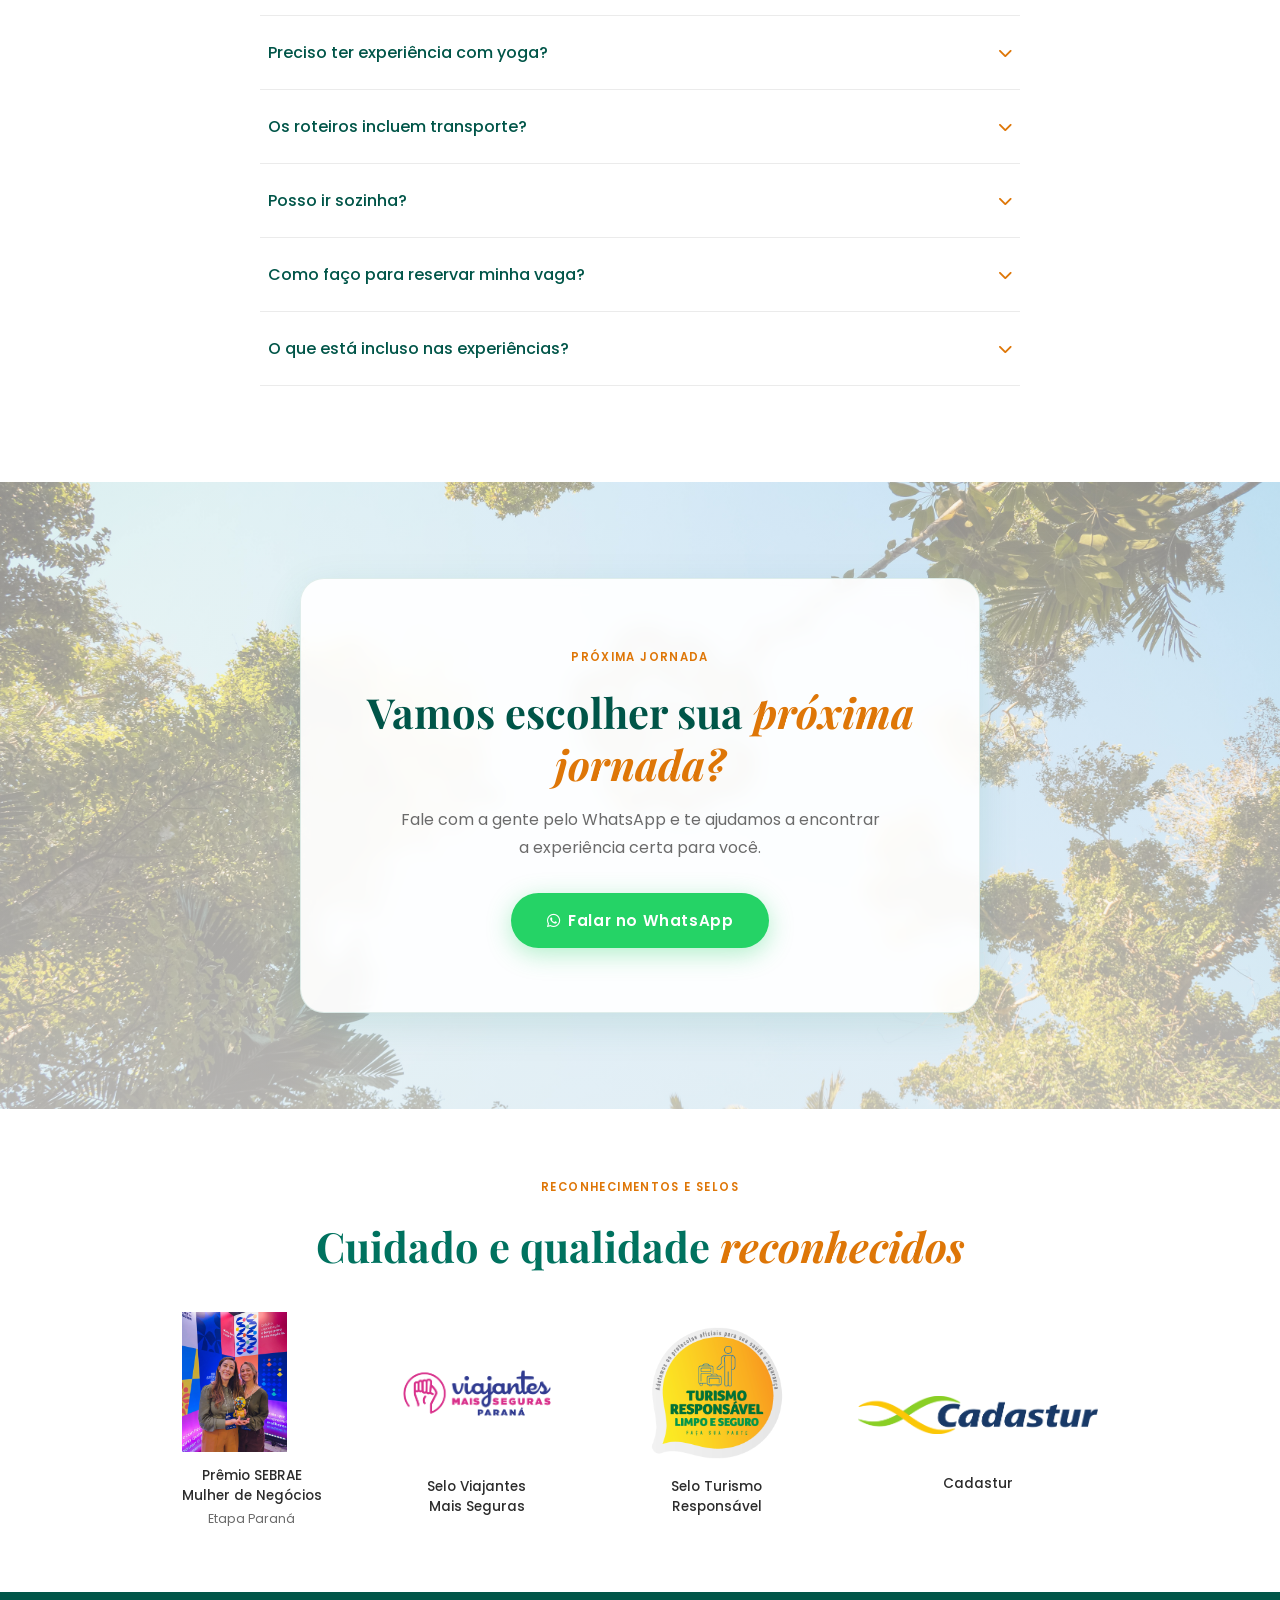
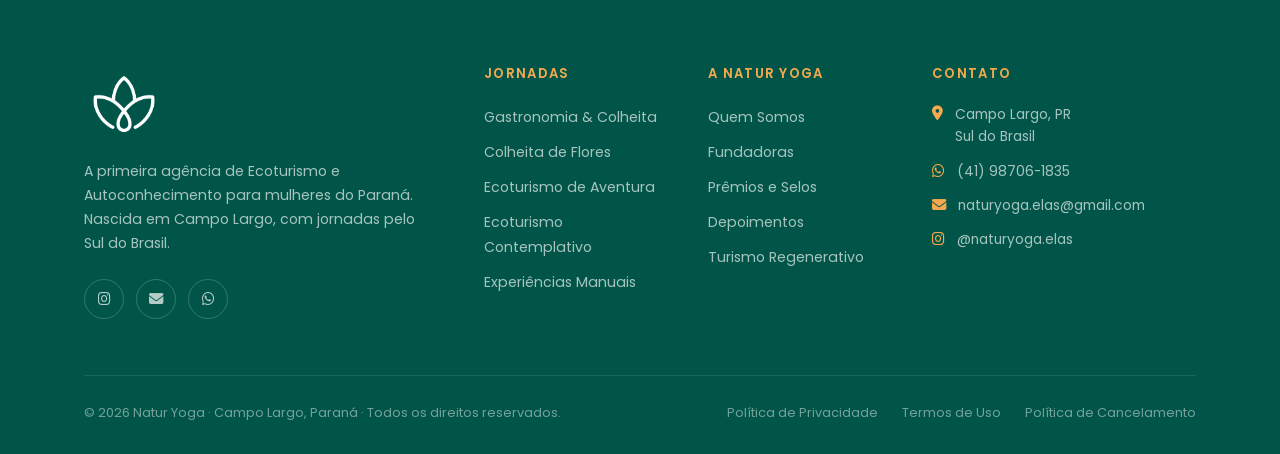
==== commit c94d9b26: "Atualiza número de WhatsApp da Natur Yoga" ====
--- a/natur-yoga-redesign.html
+++ b/natur-yoga-redesign.html
@@ -3,10 +3,12 @@
 <head>
   <meta charset="UTF-8" />
   <meta name="viewport" content="width=device-width, initial-scale=1.0" />
-  <title>Natur Yoga | Retiros de Yoga para Mulheres no Paraná</title>
+  <link rel="icon" type="image/png" href="Site%20Natur%20Yoga/Logo%20Natur%20Yoga%20Laranja.png" />
+  <link rel="apple-touch-icon" href="Site%20Natur%20Yoga/Logo%20Natur%20Yoga%20Laranja.png" />
+  <title>Natur Yoga | Yoga e Ecoturismo para Mulheres no Paraná</title>
   <meta name="description" content="Jornadas e imersões de yoga na natureza, só para mulheres, em Curitiba e no Paraná. Yoga restaurativo, terapias integrativas e ecoturismo consciente." />
   <link rel="canonical" href="https://naturyoga.com.br/" />
-  <meta property="og:title" content="Natur Yoga | Retiros de Yoga para Mulheres no Paraná" />
+  <meta property="og:title" content="Natur Yoga | Yoga e Ecoturismo para Mulheres no Paraná" />
   <meta property="og:description" content="Jornadas e imersões de yoga na natureza, só para mulheres, em Curitiba e no Paraná." />
   <meta property="og:type" content="website" />
   <meta property="og:url" content="https://naturyoga.com.br/" />
@@ -1120,7 +1122,7 @@
         <h4>Contato</h4>
         <div class="footer__contact">
           <div class="footer__contact-item"><i class="fas fa-map-marker-alt"></i><span>Campo Largo, PR<br>Sul do Brasil</span></div>
-          <div class="footer__contact-item"><i class="fab fa-whatsapp"></i><a href="javascript:void(0)" onclick="openWhatsAppGeneral()" style="color:rgba(255,255,255,.65);font-size:.86rem;">(41) 99827-6398</a></div>
+          <div class="footer__contact-item"><i class="fab fa-whatsapp"></i><a href="javascript:void(0)" onclick="openWhatsAppGeneral()" style="color:rgba(255,255,255,.65);font-size:.86rem;">(41) 98706-1835</a></div>
           <div class="footer__contact-item"><i class="fas fa-envelope"></i><a href="mailto:naturyoga.elas@gmail.com" style="color:rgba(255,255,255,.65);font-size:.86rem;">naturyoga.elas@gmail.com</a></div>
           <div class="footer__contact-item"><i class="fab fa-instagram"></i><a href="https://instagram.com/naturyoga.elas" target="_blank" rel="noopener" style="color:rgba(255,255,255,.65);font-size:.86rem;">@naturyoga.elas</a></div>
         </div>
@@ -1141,7 +1143,7 @@
 
 <script>
   /* WhatsApp integration */
-  const NATUR_WHATSAPP = "5541998276398";
+  const NATUR_WHATSAPP = "5541987061835";
   function openWhatsApp(message) {
     const encodedMessage = encodeURIComponent(message);
     window.open(`https://wa.me/${NATUR_WHATSAPP}?text=${encodedMessage}`, "_blank");
